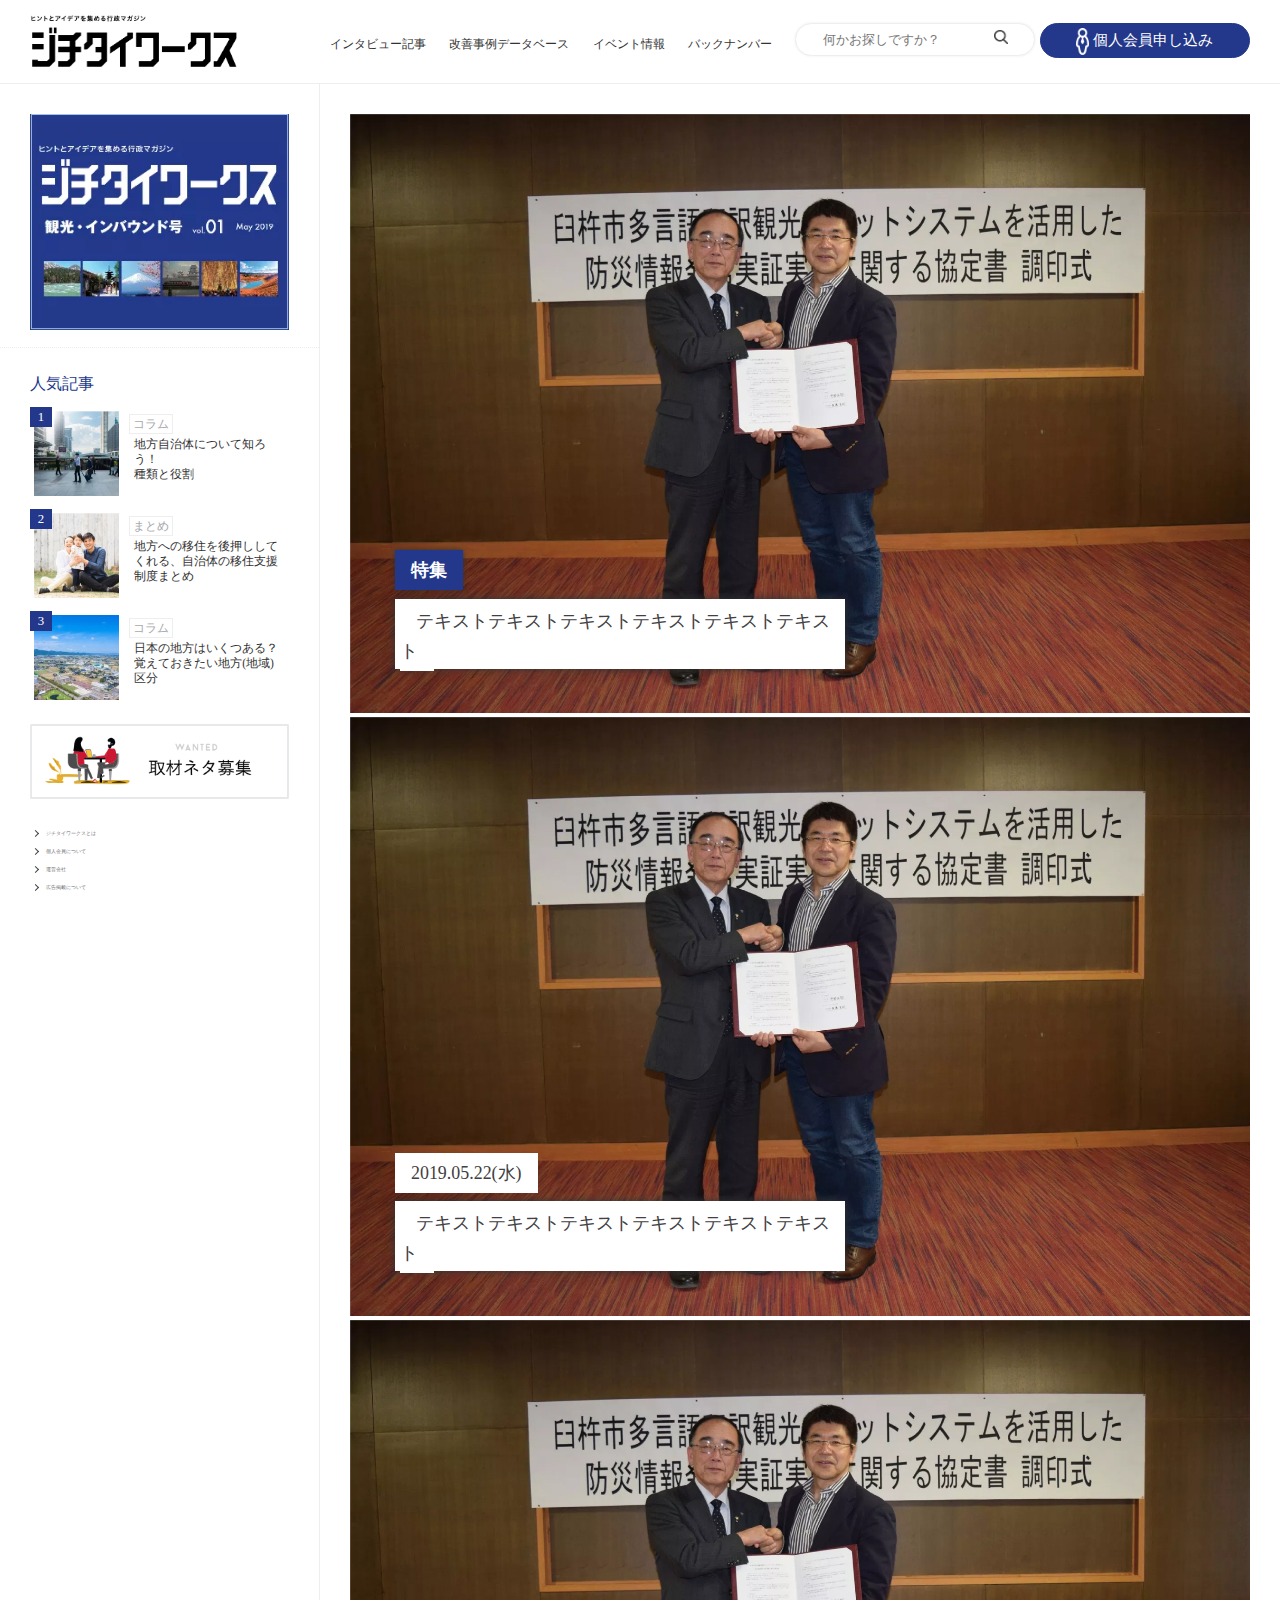
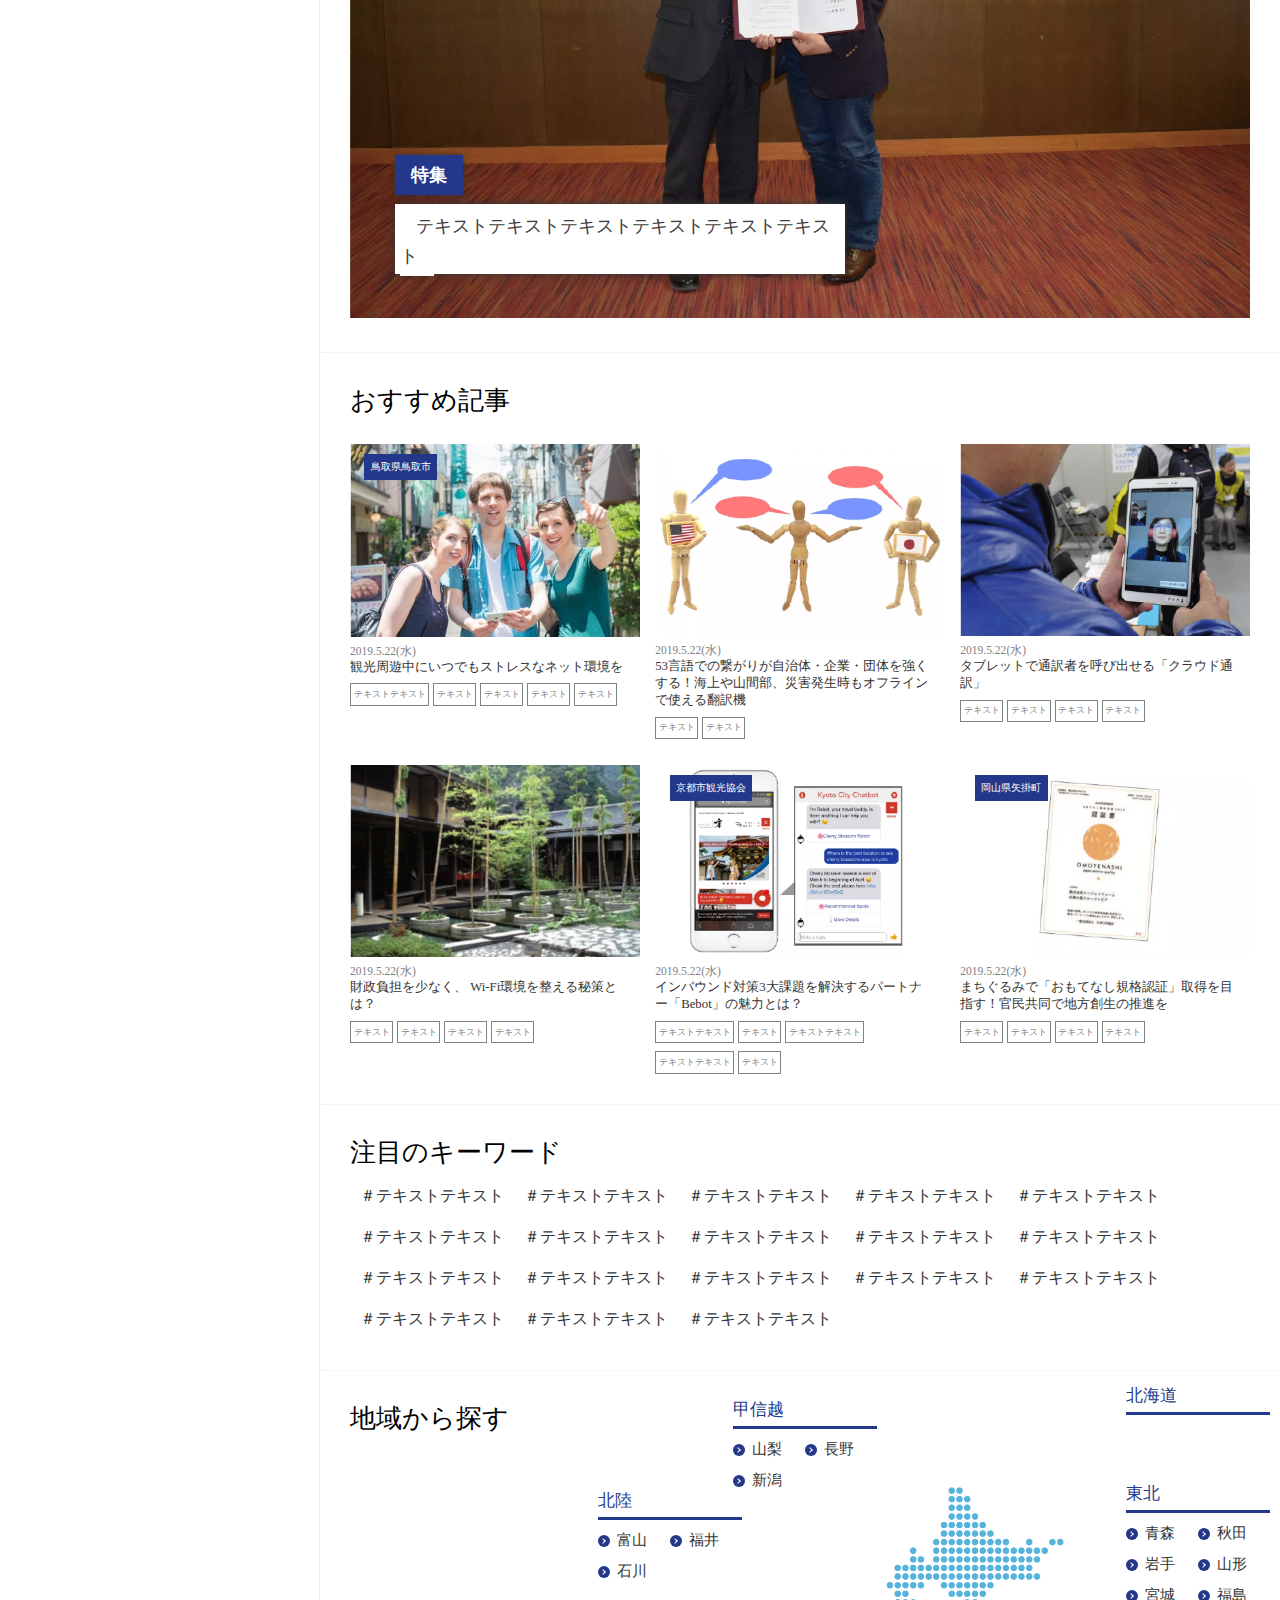
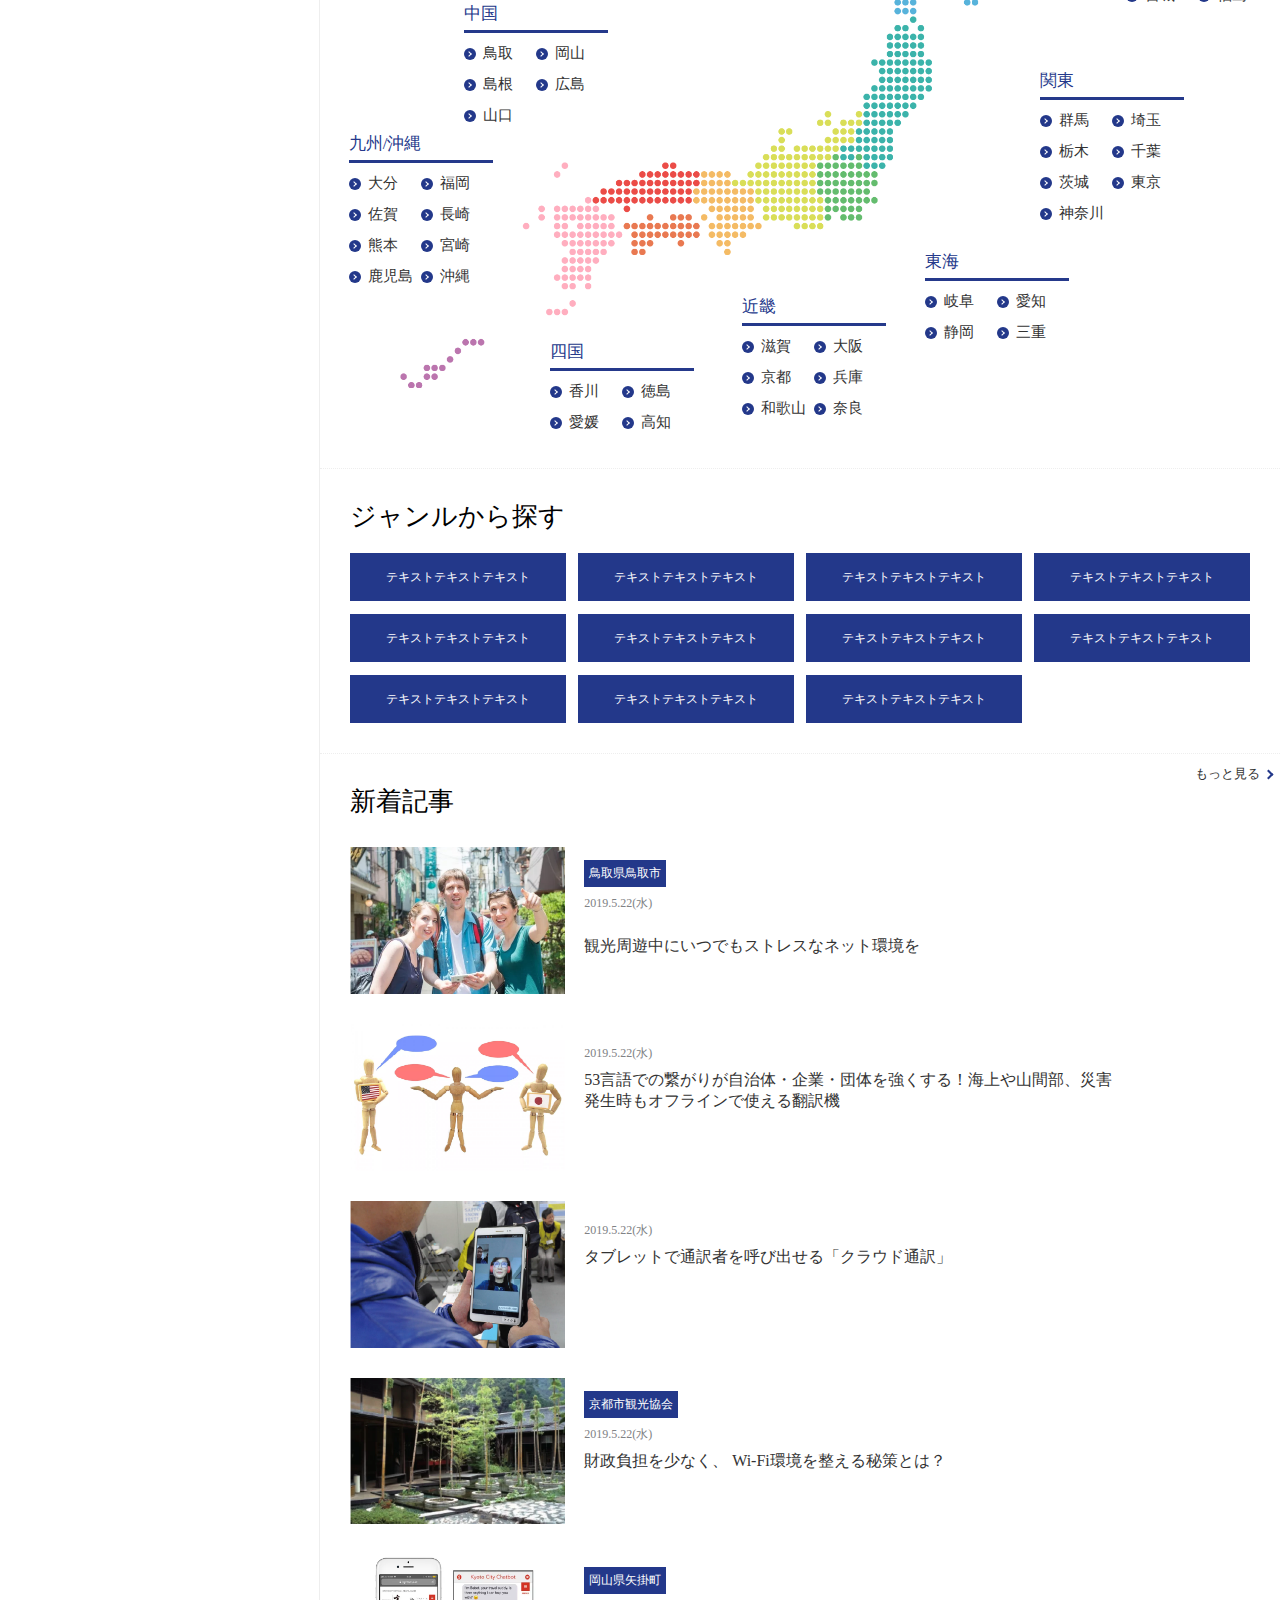
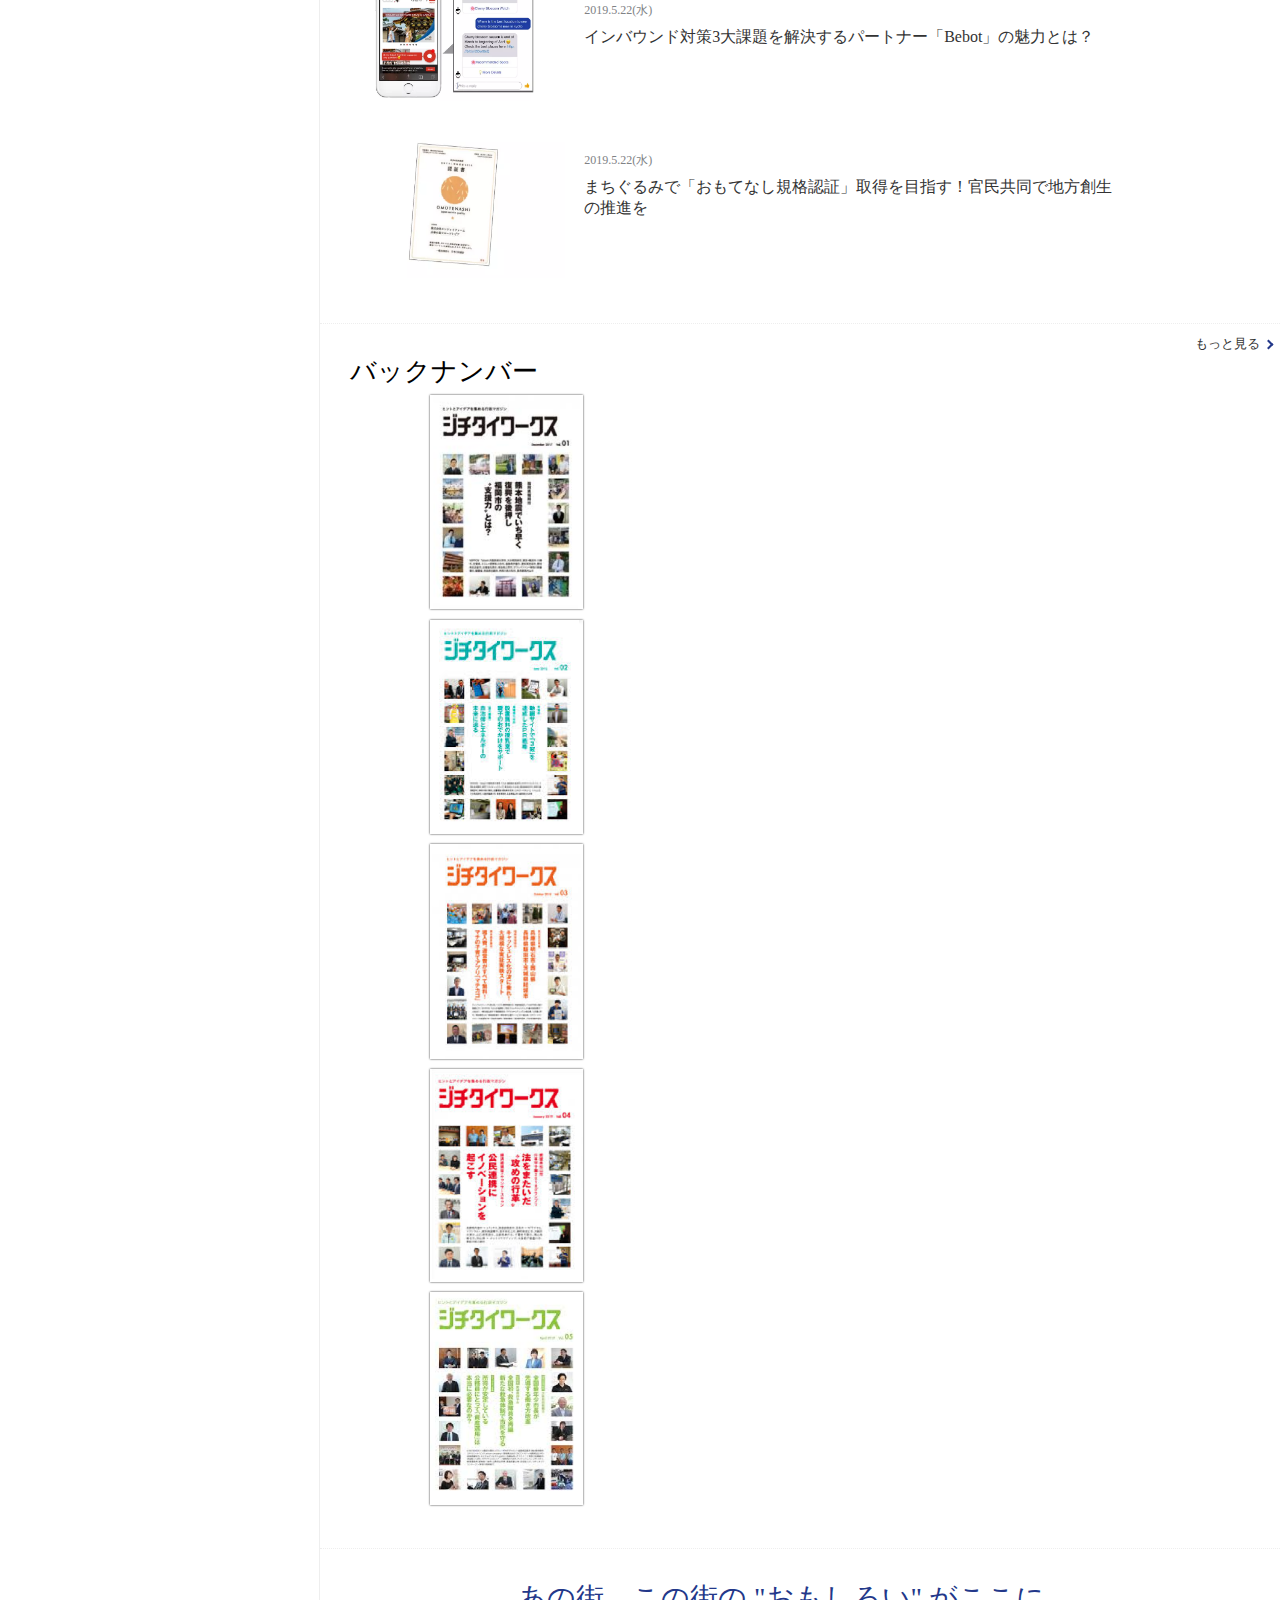
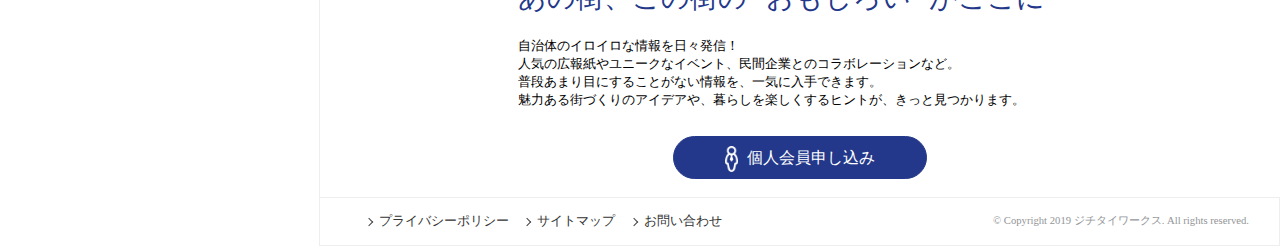
==== index.html @ d338ebbb "モックコード　七夕" ====
<!DOCTYPE html>
<html lang="ja">
<head>
<meta charset="UTF-8">
<meta name="viewport" content="width=device-width, initial-scale=1.0">
<meta http-equiv="X-UA-Compatible" content="ie=edge">
<meta name="viewport" content="width=device-width, initial-scale=1, minimum-scale=1, maximum-scale=1, user-scalable=no">
<title>Document</title>
<link rel="stylesheet" href="css/style.css">
<link rel="stylesheet" href="css/backnum.css">
<link href="js/slick/slick-theme.css" rel="stylesheet" type="text/css">
<link href="js/slick/slick.css" rel="stylesheet" type="text/css">
<script src="https://code.jquery.com/jquery-3.4.1.js" integrity="sha256-WpOohJOqMqqyKL9FccASB9O0KwACQJpFTUBLTYOVvVU=" crossorigin="anonymous"></script>
<script type="text/javascript" src="js/slick/slick.min.js"></script>
<script type="text/javascript" src="js/plugin.js"></script>
</head>

<body>
<header>
  <div class="header_inner">
    <div class="header_logo"><a href="./"><img src="img/ziti_logo.png" alt="ジチタイワークス"></a></div>
    <div class="header_right">
      <nav>
        <ul>
          <li><a href="">インタビュー記事</a></li>
          <li><a href="">改善事例データベース</a></li>
          <li><a href="">イベント情報</a></li>
          <li><a href="">バックナンバー</a></li>
        </ul>
      </nav>
      <div class="header_other">
        <div class="input_box">
          <form class="" action="" method="post">
            <div class="input_inner">
              <input type="search" name="" value="" placeholder="何かお探しですか？">
              <button type="submit" name="button"><img src="img/search_icon.png" alt=""></button>
            </div>
          </form>
        </div>
        <div class="individual_member_box"> <a href="">
          <div class="individual_member_inner"> <img src="img/individual_member_icon.png" alt="">
            <p>個人会員申し込み</p>
          </div>
          </a> </div>
      </div>
    </div>

    <!-- スマホメニュー -->
    <!-- バーガーメニュー -->
    <div id="b-menu">
      <div id="nav_toggle">
        <div> <span></span> <span></span> <span></span> </div>
      </div>
      <ul class="nav-bar">
        <li><a href="">インタビュー記事</a></li>
        <li><a href="">改善事例データベース</a></li>
        <li><a href="">イベント情報</a></li>
        <li><a href="">バックナンバー</a></li>
        <li>
          <div class="input_box burger_input">
            <form class="" action="" method="post">
              <div class="input_inner burger_input_inner">
                <input type="search" name="" value="" placeholder="何かお探しですか？">
                <button type="submit" name="button"><img src="img/search_icon.png" alt=""></button>
              </div>
            </form>
          </div>
        </li>
        <li>
          <div class="individual_member_box burger_individual_member"> <a href="">
            <div class="individual_member_inner burger_individual_member_inner"> <img src="img/individual_member_icon.png" alt="">
              <p>個人会員申し込み</p>
            </div>
            </a> </div>
        </li>
      </ul>
    </div>
  </div>
</header>
<main>
  <div class="main_contents">
    <section class="main_box01">
      <ul class="center-item">
        <li> <a href="#"> <img src="img/slide_img01.png" alt="">
          <div class="slick_text"> <span class="slick_feature">特集</span>
            <p><span>テキストテキストテキストテキストテキストテキスト</span></p>
          </div>
          </a> </li>
        <li> <a href="#"> <img src="img/slide_img01.png" alt="image02">
          <div class="slick_text"> <span>2019.05.22(水)</span>
            <p><span>テキストテキストテキストテキストテキストテキスト</span></p>
          </div>
          </a> </li>
        <li> <a href="#"> <img src="img/slide_img01.png" alt="image03">
          <div class="slick_text"> <span class="slick_feature">特集</span>
            <p><span>テキストテキストテキストテキストテキストテキスト</span></p>
          </div>
          </a> </li>
      </ul>
    </section>
    <section class="main_box02">
      <h2 class="main_title">おすすめ記事</h2>
      <ul class="recommend_list">
        <!-- アイテム１つ分 -->
        <li> <a href="">
          <div class="recommend_top"> <img src="img/recommend_img01.png" alt=""> <span>鳥取県鳥取市</span> </div>
          <div class="recommend_bottom">
            <time>2019.5.22(水)</time>
            <h4>観光周遊中にいつでもストレスなネット環境を</h4>
            <div class="recommend_tag_list"> <span>テキストテキスト</span> <span>テキスト</span> <span>テキスト</span> <span>テキスト</span> <span>テキスト</span> </div>
            <!-- <ul class="recommend_tag_list">
                  <li>テキストテキスト</li>
                  <li>テキスト</li>
                  <li>テキスト</li>
                  <li>テキスト</li>
                  <li>テキスト</li>
                  <li>テキスト</li>
                  <li>テキスト</li>
                </ul> -->
          </div>
          </a> </li>
        <!-- アイテム１つ分 -->
        <li> <a href="">
          <div class="recommend_top"> <img src="img/recommend_img02.png" alt=""> </div>
          <div class="recommend_bottom">
            <time>2019.5.22(水)</time>
            <h4>53言語での繋がりが自治体・企業・団体を強くする！海上や山間部、災害発生時もオフラインで使える翻訳機</h4>
            <div class="recommend_tag_list"> <span>テキスト</span> <span>テキスト</span> </div>
          </div>
          </a> </li>
        <!-- アイテム１つ分 -->
        <li> <a href="">
          <div class="recommend_top"> <img src="img/recommend_img03.png" alt=""> </div>
          <div class="recommend_bottom">
            <time>2019.5.22(水)</time>
            <h4>タブレットで通訳者を呼び出せる「クラウド通訳」</h4>
            <div class="recommend_tag_list"> <span>テキスト</span> <span>テキスト</span> <span>テキスト</span> <span>テキスト</span> </div>
          </div>
          </a> </li>
        <!-- アイテム１つ分 -->
        <li> <a href="">
          <div class="recommend_top"> <img src="img/recommend_img04.png" alt=""> </div>
          <div class="recommend_bottom">
            <time>2019.5.22(水)</time>
            <h4>財政負担を少なく、 Wi-Fi環境を整える秘策とは？</h4>
            <div class="recommend_tag_list"> <span>テキスト</span> <span>テキスト</span> <span>テキスト</span> <span>テキスト</span> </div>
          </div>
          </a> </li>
        <!-- アイテム１つ分 -->
        <li> <a href="">
          <div class="recommend_top"> <img src="img/recommend_img05.png" alt=""> <span>京都市観光協会</span> </div>
          <div class="recommend_bottom">
            <time>2019.5.22(水)</time>
            <h4>インバウンド対策3大課題を解決するパートナー「Bebot」の魅力とは？</h4>
            <div class="recommend_tag_list"> <span>テキストテキスト</span> <span>テキスト</span> <span>テキストテキスト</span> <span>テキストテキスト</span> <span>テキスト</span> </div>
          </div>
          </a> </li>
        <!-- アイテム１つ分 -->
        <li> <a href="">
          <div class="recommend_top"> <img src="img/recommend_img06.png" alt=""> <span>岡山県矢掛町</span> </div>
          <div class="recommend_bottom">
            <time>2019.5.22(水)</time>
            <h4>まちぐるみで「おもてなし規格認証」取得を目指す！官民共同で地方創生の推進を</h4>
            <div class="recommend_tag_list"> <span>テキスト</span> <span>テキスト</span> <span>テキスト</span> <span>テキスト</span> </div>
          </div>
          </a> </li>
      </ul>
    </section>
    <section class="main_box03">
      <h2 class="main_title">注目のキーワード</h2>
      <ul>
        <li><a href="">＃テキストテキスト</a></li>
        <li><a href="">＃テキストテキスト</a></li>
        <li><a href="">＃テキストテキスト</a></li>
        <li><a href="">＃テキストテキスト</a></li>
        <li><a href="">＃テキストテキスト</a></li>
        <li><a href="">＃テキストテキスト</a></li>
        <li><a href="">＃テキストテキスト</a></li>
        <li><a href="">＃テキストテキスト</a></li>
        <li><a href="">＃テキストテキスト</a></li>
        <li><a href="">＃テキストテキスト</a></li>
        <li><a href="">＃テキストテキスト</a></li>
        <li><a href="">＃テキストテキスト</a></li>
        <li><a href="">＃テキストテキスト</a></li>
        <li><a href="">＃テキストテキスト</a></li>
        <li><a href="">＃テキストテキスト</a></li>
        <li><a href="">＃テキストテキスト</a></li>
        <li><a href="">＃テキストテキスト</a></li>
        <li><a href="">＃テキストテキスト</a></li>
      </ul>
    </section>
    <section class="main_box04">
      <div class="area_map_box">
        <div class="main_wrapper">
          <h2 class="main_title">地域から探す</h2>
          <div class="map-wrap">
          <img src="img/ziti_map_img.png" alt="">
          <div class="area_box hokkaido"> <a href="" class="area_title_hokkaido">北海道</a> </div>
          <div class="area_box touhoku"> <a data-target="modal_touhoku" class="area_title">東北</a>
            <ul>
              <li> <a href="#" class="arrow area_arrow"><span>青森</span></a> </li>
              <li> <a href="#" class="arrow area_arrow"><span>秋田</span></a> </li>
              <li> <a href="#" class="arrow area_arrow"><span>岩手</span></a> </li>
              <li> <a href="#" class="arrow area_arrow"><span>山形</span></a> </li>
              <li> <a href="#" class="arrow area_arrow"><span>宮城</span></a> </li>
              <li> <a href="#" class="arrow area_arrow"><span>福島</span></a> </li>
            </ul>
          </div>
          <!-- モーダル -->
          <div id="modal_touhoku" class="modal-content-each area_box area_box_sp">
            <ul>
              <li> <a href="#"><span>青森</span></a> </li>
              <li> <a href="#"><span>秋田</span></a> </li>
              <li> <a href="#"><span>岩手</span></a> </li>
              <li> <a href="#"><span>山形</span></a> </li>
              <li> <a href="#"><span>宮城</span></a> </li>
              <li> <a href="#"><span>福島</span></a> </li>
            </ul>
            <p><a class="modal-close-each">×</a></p>
          </div>
          <div class="area_box koushinetsu"> <a data-target="modal_koushinetsu" class="area_title">甲信越</a>
            <ul>
              <li> <a href="#" class="arrow area_arrow"><span>山梨</span></a> </li>
              <li> <a href="#" class="arrow area_arrow"><span>長野</span></a> </li>
              <li> <a href="#" class="arrow area_arrow"><span>新潟</span></a> </li>
            </ul>
          </div>
          <!-- モーダル -->
          <div id="modal_koushinetsu" class="modal-content-each area_box area_box_sp">
            <ul>
              <li> <a href="#"><span>山梨</span></a> </li>
              <li> <a href="#"><span>長野</span></a> </li>
              <li> <a href="#"><span>新潟</span></a> </li>
            </ul>
            <p><a class="modal-close-each">×</a></p>
          </div>
          <div class="area_box hokuriku"> <a data-target="modal_hokuriku" class="area_title">北陸</a>
            <ul>
              <li> <a href="#" class="arrow area_arrow"><span>富山</span></a> </li>
              <li> <a href="#" class="arrow area_arrow"><span>福井</span></a> </li>
              <li> <a href="#" class="arrow area_arrow"><span>石川</span></a> </li>
            </ul>
          </div>
          <!-- モーダル -->
          <div id="modal_hokuriku" class="modal-content-each area_box area_box_sp">
            <ul>
              <li> <a href="#"><span>富山</span></a> </li>
              <li> <a href="#"><span>福井</span></a> </li>
              <li> <a href="#"><span>石川</span></a> </li>
            </ul>
            <p><a class="modal-close-each">×</a></p>
          </div>
          <div class="area_box kanto"> <a data-target="modal_kanto" class="area_title">関東</a>
            <ul>
              <li> <a href="#" class="arrow area_arrow"><span>群馬</span></a> </li>
              <li> <a href="#" class="arrow area_arrow"><span>埼玉</span></a> </li>
              <li> <a href="#" class="arrow area_arrow"><span>栃木</span></a> </li>
              <li> <a href="#" class="arrow area_arrow"><span>千葉</span></a> </li>
              <li> <a href="#" class="arrow area_arrow"><span>茨城</span></a> </li>
              <li> <a href="#" class="arrow area_arrow"><span>東京</span></a> </li>
              <li> <a href="#" class="arrow area_arrow"><span>神奈川</span></a> </li>
            </ul>
          </div>
          <!-- モーダル -->
          <div id="modal_kanto" class="modal-content-each area_box area_box_sp">
            <ul>
              <li> <a href="#"><span>群馬</span></a> </li>
              <li> <a href="#"><span>埼玉</span></a> </li>
              <li> <a href="#"><span>栃木</span></a> </li>
              <li> <a href="#"><span>千葉</span></a> </li>
              <li> <a href="#"><span>茨城</span></a> </li>
              <li> <a href="#"><span>東京</span></a> </li>
              <li> <a href="#"><span>神奈川</span></a> </li>
            </ul>
            <p><a class="modal-close-each">×</a></p>
          </div>
          <div class="area_box chugoku"> <a data-target="modal_chugoku" class="area_title">中国</a>
            <ul>
              <li> <a href="#" class="arrow area_arrow"><span>鳥取</span></a> </li>
              <li> <a href="#" class="arrow area_arrow"><span>岡山</span></a> </li>
              <li> <a href="#" class="arrow area_arrow"><span>島根</span></a> </li>
              <li> <a href="#" class="arrow area_arrow"><span>広島</span></a> </li>
              <li> <a href="#" class="arrow area_arrow"><span>山口</span></a> </li>
            </ul>
          </div>
          <!-- モーダル -->
          <div id="modal_chugoku" class="modal-content-each area_box area_box_sp">
            <ul>
              <li> <a href="#"><span>鳥取</span></a> </li>
              <li> <a href="#"><span>岡山</span></a> </li>
              <li> <a href="#"><span>島根</span></a> </li>
              <li> <a href="#"><span>広島</span></a> </li>
              <li> <a href="#"><span>山口</span></a> </li>
            </ul>
            <p><a class="modal-close-each">×</a></p>
          </div>
          <div class="area_box tokai"> <a data-target="modal_tokai" class="area_title">東海</a>
            <ul>
              <li> <a href="#" class="arrow area_arrow"><span>岐阜</span></a> </li>
              <li> <a href="#" class="arrow area_arrow"><span>愛知</span></a> </li>
              <li> <a href="#" class="arrow area_arrow"><span>静岡</span></a> </li>
              <li> <a href="#" class="arrow area_arrow"><span>三重</span></a> </li>
            </ul>
          </div>
          <!-- モーダル -->
          <div id="modal_tokai" class="modal-content-each area_box area_box_sp">
            <ul>
              <li> <a href="#"><span>岐阜</span></a> </li>
              <li> <a href="#"><span>愛知</span></a> </li>
              <li> <a href="#"><span>静岡</span></a> </li>
              <li> <a href="#"><span>三重</span></a> </li>
            </ul>
            <p><a class="modal-close-each">×</a></p>
          </div>
          <div class="area_box kinki"> <a data-target="modal_kinki" class="area_title">近畿</a>
            <ul>
              <li> <a href="#" class="arrow area_arrow"><span>滋賀</span></a> </li>
              <li> <a href="#" class="arrow area_arrow"><span>大阪</span></a> </li>
              <li> <a href="#" class="arrow area_arrow"><span>京都</span></a> </li>
              <li> <a href="#" class="arrow area_arrow"><span>兵庫</span></a> </li>
              <li> <a href="#" class="arrow area_arrow"><span>和歌山</span></a> </li>
              <li> <a href="#" class="arrow area_arrow"><span>奈良</span></a> </li>
            </ul>
          </div>
          <!-- モーダル -->
          <div id="modal_kinki" class="modal-content-each area_box area_box_sp">
            <ul>
              <li> <a href="#"><span>滋賀</span></a> </li>
              <li> <a href="#"><span>大阪</span></a> </li>
              <li> <a href="#"><span>京都</span></a> </li>
              <li> <a href="#"><span>兵庫</span></a> </li>
              <li> <a href="#"><span>和歌山</span></a> </li>
              <li> <a href="#"><span>奈良</span></a> </li>
            </ul>
            <p><a class="modal-close-each">×</a></p>
          </div>
          <div class="area_box shikoku"> <a data-target="modal_shikoku" class="area_title">四国</a>
            <ul>
              <li> <a href="#" class="arrow area_arrow"><span>香川</span></a> </li>
              <li> <a href="#" class="arrow area_arrow"><span>徳島</span></a> </li>
              <li> <a href="#" class="arrow area_arrow"><span>愛媛</span></a> </li>
              <li> <a href="#" class="arrow area_arrow"><span>高知</span></a> </li>
            </ul>
          </div>
          <!-- モーダル -->
          <div id="modal_shikoku" class="modal-content-each area_box area_box_sp">
            <ul>
              <li> <a href="#"><span>香川</span></a> </li>
              <li> <a href="#"><span>徳島</span></a> </li>
              <li> <a href="#"><span>愛媛</span></a> </li>
              <li> <a href="#"><span>高知</span></a> </li>
            </ul>
            <p><a class="modal-close-each">×</a></p>
          </div>
          <div class="area_box kyushu_okinawa"> <a data-target="modal_kyushu_okinawa" class="area_title">九州/沖縄</a>
            <ul>
              <li> <a href="#" class="arrow area_arrow"><span>大分</span></a> </li>
              <li> <a href="#" class="arrow area_arrow"><span>福岡</span></a> </li>
              <li> <a href="#" class="arrow area_arrow"><span>佐賀</span></a> </li>
              <li> <a href="#" class="arrow area_arrow"><span>長崎</span></a> </li>
              <li> <a href="#" class="arrow area_arrow"><span>熊本</span></a> </li>
              <li> <a href="#" class="arrow area_arrow"><span>宮崎</span></a> </li>
              <li> <a href="#" class="arrow area_arrow"><span>鹿児島</span></a> </li>
              <li> <a href="#" class="arrow area_arrow"><span>沖縄</span></a> </li>
            </ul>
          </div>
          </div>
          <!-- モーダル -->
          <div id="modal_kyushu_okinawa" class="modal-content-each area_box area_box_sp">
            <ul>
              <li> <a href="#"><span>大分</span></a> </li>
              <li> <a href="#"><span>福岡</span></a> </li>
              <li> <a href="#"><span>佐賀</span></a> </li>
              <li> <a href="#"><span>長崎</span></a> </li>
              <li> <a href="#"><span>熊本</span></a> </li>
              <li> <a href="#"><span>宮崎</span></a> </li>
              <li> <a href="#"><span>鹿児島</span></a> </li>
              <li> <a href="#"><span>沖縄</span></a> </li>
            </ul>
            <p><a class="modal-close-each">×</a></p>
          </div>
        </div>
      </div>
    </section>
    <section class="main_box05">
      <h2 class="main_title">ジャンルから探す</h2>
      <ul>
        <li> <a href="">テキストテキストテキスト</a> </li>
        <li> <a href="">テキストテキストテキスト</a> </li>
        <li> <a href="">テキストテキストテキスト</a> </li>
        <li> <a href="">テキストテキストテキスト</a> </li>
        <li> <a href="">テキストテキストテキスト</a> </li>
        <li> <a href="">テキストテキストテキスト</a> </li>
        <li> <a href="">テキストテキストテキスト</a> </li>
        <li> <a href="">テキストテキストテキスト</a> </li>
        <li> <a href="">テキストテキストテキスト</a> </li>
        <li> <a href="">テキストテキストテキスト</a> </li>
        <li> <a href="">テキストテキストテキスト</a> </li>
      </ul>
    </section>
    <section class="main_box06">
      <h2 class="main_title">新着記事</h2>
      <ul>
        <li> <a href="">
          <div class="new_column_left"> <img src="img/recommend_img01.png" alt=""> </div>
          <div class="new_column_right"> <span>鳥取県鳥取市</span>
            <time>2019.5.22(水)</time>
            <p>観光周遊中にいつでもストレスなネット環境を</h4>
          </div>
          </a> </li>
        <li> <a href="">
          <div class="new_column_left"> <img src="img/recommend_img02.png" alt=""> </div>
          <div class="new_column_right">
            <time>2019.5.22(水)</time>
            <h4>53言語での繋がりが自治体・企業・団体を強くする！海上や山間部、災害発生時もオフラインで使える翻訳機</h4>
          </div>
          </a> </li>
        <li> <a href="">
          <div class="new_column_left"> <img src="img/recommend_img03.png" alt=""> </div>
          <div class="new_column_right">
            <time>2019.5.22(水)</time>
            <h4>タブレットで通訳者を呼び出せる「クラウド通訳」</h4>
          </div>
          </a> </li>
        <li> <a href="">
          <div class="new_column_left"> <img src="img/recommend_img04.png" alt=""> </div>
          <div class="new_column_right"> <span>京都市観光協会</span>
            <time>2019.5.22(水)</time>
            <h4>財政負担を少なく、 Wi-Fi環境を整える秘策とは？</h4>
          </div>
          </a> </li>
        <li> <a href="">
          <div class="new_column_left"> <img src="img/recommend_img05.png" alt=""> </div>
          <div class="new_column_right"> <span>岡山県矢掛町</span>
            <time>2019.5.22(水)</time>
            <h4>インバウンド対策3大課題を解決するパートナー「Bebot」の魅力とは？</h4>
          </div>
          </a> </li>
        <li> <a href="">
          <div class="new_column_left"> <img src="img/recommend_img06.png" alt=""> </div>
          <div class="new_column_right">
            <time>2019.5.22(水)</time>
            <h4>まちぐるみで「おもてなし規格認証」取得を目指す！官民共同で地方創生の推進を</h4>
          </div>
          </a> </li>
      </ul>
      <div class="arrow_box"> <a class="more_arrow">もっと見る</a> </div>
    </section>
    <section class="main_box07">
      <h2 class="main_title">バックナンバー</h2>
      <ul class="center-item2">
        <li> <a href="#"> <img src="img/backnum01.png" alt="image01"> </a> </li>
        <li> <a href="#"> <img src="img/backnum02.png" alt="image02"> </a> </li>
        <li> <a href="#"> <img src="img/backnum03.png" alt="image03"> </a> </li>
        <li> <a href="#"> <img src="img/backnum04.png" alt="image03"> </a> </li>
        <li> <a href="#"> <img src="img/backnum05.png" alt="image03"> </a> </li>
      </ul>
      <div class="arrow_box"> <a class="more_arrow">もっと見る</a> </div>
    </section>
    <section class="main_box08">
      <div class="main_box08_textbox">
        <div class="text_inner">
          <h3>あの街、この街の "おもしろい" がここに</h3>
          <p> 自治体のイロイロな情報を日々発信！<br>
            人気の広報紙やユニークなイベント、民間企業とのコラボレーションなど。<br>
            普段あまり目にすることがない情報を、一気に入手できます。<br>
            魅力ある街づくりのアイデアや、暮らしを楽しくするヒントが、きっと見つかります。 </p>
          <div class="individual_member_box bax08_individual"> <a href="">
            <div class="individual_member_inner"> <img src="img/individual_member_icon.png" alt="">
              <p>個人会員申し込み</p>
            </div>
            </a> </div>
        </div>
      </div>
    </section>
  </div>

  <!-- サイドコンテンツ -->
  <aside class="side_contents">
    <div class="side_box01"> <img src="img/side_top_img.png" alt=""> </div>
    <div class="side_box02">
      <p class="side_title">人気記事</p>
      <ul class="popular_article_list">
        <!-- アイテム１つ分 -->
        <li> <a href="">
          <div class="popular_thumbnail"> <span>1</span> <img src="img/side_thumbnail01.png" alt=""> </div>
          <div class="popular_text"> <span>コラム</span>
            <p>地方自治体について知ろう！<br>
              種類と役割</p>
          </div>
          </a> </li>
        <!-- アイテム１つ分 -->
        <li> <a href="">
          <div class="popular_thumbnail"> <span>2</span> <img src="img/side_thumbnail02.png" alt=""> </div>
          <div class="popular_text"> <span>まとめ</span>
            <p>地方への移住を後押ししてくれる、自治体の移住支援制度まとめ</p>
          </div>
          </a> </li>
        <!-- アイテム１つ分 -->
        <li> <a href="">
          <div class="popular_thumbnail"> <span>3</span> <img src="img/side_thumbnail03.png" alt=""> </div>
          <div class="popular_text"> <span>コラム</span>
            <p>日本の地方はいくつある？覚えておきたい地方(地域)区分</p>
          </div>
          </a> </li>
      </ul>
    </div>
    <div class="side_box03"> <a href=""> <img src="img/side_wanted_img.png" alt=""> </a> </div>
    <div class="side_box04">
      <ul>
        <li><a href="">ジチタイワークスとは</a></li>
        <li><a href="">個人会員について</a></li>
        <!--<li><a href="">SNSアカウント</a></li>-->
        <li><a href="https://www.zaigenkakuho.com" target="_blank">運営会社</a></li>
        <li><a href="">広告掲載について</a></li>
      </ul>
      <ul class="side_box04_sp_add">
        <li><a href="" class="arrow bread_arrow">プライバシーポリシー</a></li>
        <li><a href="" class="arrow bread_arrow">サイトマップ</a></li>
        <li><a href="" class="arrow bread_arrow">お問い合わせ</a></li>
      </ul>
    </div>
    <!--
    <div class="side_box05"> <a href=""><img src="img/fb_icon.png" alt=""></a> </div>
    -->
  </aside>

  <!-- メインコンテンツ -->
</main>
<footer>
  <div class="breadcrumbs">
    <ul>
      <li><a href="" class="arrow bread_arrow">プライバシーポリシー</a></li>
      <li><a href="" class="arrow bread_arrow">サイトマップ</a></li>
      <li><a href="" class="arrow bread_arrow">お問い合わせ</a></li>
    </ul>
  </div>
  <div class="copy_write"> <small>© Copyright 2019 ジチタイワークス. All rights reserved.</small> </div>
</footer>
</body>
</html>
---- css/style.css ----
@charset "UTF-8";
body {
  max-width: 2000px;
  width: 100%;
  margin: 0;
  padding: 0;
}

body header {
  margin: 0;
  padding: 0;
  border-bottom: 1px solid #eee;
}

@media screen and (max-width: 375px) {
  body header {
    border: none;
  }
}

body a {
  text-decoration: none;
  color: #333;
}

body a:hover {
  opacity: 0.8;
}

body ul {
  list-style: none;
  margin: 0;
  padding: 0;
}

.attention_text {
  display: inline-block;
  margin-top: 10px;
}

.attention_text:before {
  content: "※";
}

.main_title {
  margin: 0;
  font-size: 2vw;
  font-weight: normal;
}

@media screen and (max-width: 375px) {
  .main_title {
    font-size: 5vw;
  }
}

.input_box {
  vertical-align: top;
  padding: 0.6vw 0;
  box-sizing: border-box;
  margin-right: 5px;
}

@media screen and (min-width: 1800px) {
  .input_box {
    padding: 20px 0;
    margin-right: 15px;
  }
}

.input_box .input_inner {
  border: 1px solid #eee;
  box-shadow: 0 0 3px #eee;
  padding: 0.49vw 2vw;
  box-sizing: border-box;
  box-sizing: border-box;
  border-radius: 25px;
  background: #fff;
  font-size: 1.2vw;
}

.input_box .input_inner input {
  font-size: 1vw;
  outline: none;
  border: none;
}

.input_box .input_inner button {
  display: inline;
  vertical-align: text-bottom;
  border: none;
  outline: none;
  margin: 0;
  padding: 0;
  background: #fff;
}

.input_box .input_inner button img {
  display: inline-block;
  width: 1.1vw;
  background: #fff;
}

.individual_member_box {
  vertical-align: top;
  padding: 0.6vw 0;
  box-sizing: border-box;
}

@media screen and (min-width: 1800px) {
  .individual_member_box {
    padding: 20px 0;
  }
}

.individual_member_box a {
  display: inline-block;
  width: 100%;
  height: 100%;
}

.individual_member_box a .individual_member_inner {
  border-radius: 25px;
  padding: 0 0.8vw;
  box-sizing: border-box;
  border: 1px solid #23388A;
  font-size: 1.2vw;
  background: #23388A;
  text-align: center;
  color: #fff;
}

.individual_member_box a .individual_member_inner p {
  display: inline-block;
  margin: 0.5vw 0;
}

.individual_member_box a .individual_member_inner img {
  width: 7%;
  height: auto;
  vertical-align: middle;
}

/* モーダル */
.modal-content-each {
  position: fixed;
  display: none;
  z-index: 2;
  width: 80%;
  max-width: 800px;
  margin: 0;
  padding: 30px 20px 10px;
  border: 1px solid #aaa;
  border-radius: 5px;
  background: #fff;
}

.modal-content-each p {
  margin: 15px 0;
  padding: 0;
  font-size: 14px;
}

.modal-content-each h4 {
  text-align: center;
  font-size: 14px;
}

.modal-overlay-each {
  z-index: 1;
  display: none;
  position: fixed;
  top: 0;
  left: 0;
  width: 100%;
  height: 120%;
  background-color: rgba(0, 0, 0, 0.3);
}

@media screen and (min-width: 768px) {
  .modal-open-each {
    display: none;
  }
}

.modal-open-each:hover {
  cursor: pointer;
}

.modal-close-each {
  position: absolute;
  color: #b3b3b3;
  width: 30px;
  height: 30px;
  text-align: center;
  font-size: 18px;
  top: 0;
  right: 0;
}

.modal-close-each:hover {
  cursor: pointer;
}

.header_inner {
  margin: 0;
  padding: 15px 30px;
  box-sizing: border-box;
  overflow: hidden;
}

@media screen and (max-width: 375px) {
  .header_inner {
    padding: 8px 20px;
  }
}

.header_inner .header_logo {
  width: 17%;
  max-width: 310px;
  float: left;
}

@media screen and (min-width: 1800px) {
  .header_inner .header_logo {
    width: 18%;
  }
}

@media screen and (max-width: 375px) {
  .header_inner .header_logo {
    width: 50%;
  }
}

.header_inner .header_logo img {
  width: 100%;
  height: auto;
  vertical-align: text-bottom;
}

.header_inner .header_right {
  height: auto;
  float: right;
  overflow: hidden;
  display: -webkit-flex;
  display: -ms-flex;
  display: flex;
  justify-content: space-between;
}

@media (max-width: 1024px) {
  .header_inner .header_right {
    display: none;
  }
}

.header_inner .header_right ul {
  display: -webkit-flex;
  display: -ms-flex;
  display: flex;
  justify-content: space-between;
  margin: 0;
  padding: 0;
}

.header_inner .header_right ul li {
  margin: 0;
  font-size: 0.9vw;
  padding: 1.7vw 1.8vw 1.3vw 0;
  box-sizing: border-box;
}

@media screen and (min-width: 1800px) {
  .header_inner .header_right ul li {
    padding: 2vw 1.8vw 1.3vw 0;
  }
  .header_inner .header_right ul li a {
    outline: none;
  }
}

.header_inner .header_right .header_other {
  display: -webkit-flex;
  display: -ms-flex;
  display: flex;
}

@media (max-width: 768px) {
  .header_inner {
    /* メニューopen時 */
  }
  .header_inner #nav_toggle {
    display: inline-block;
    width: 35px;
    height: 35px;
    position: absolute;
    top: 16px;
    right: 10px;
    z-index: 200;
    background: #23388A;
    border-radius: 25px;
  }
  .header_inner #nav_toggle div {
    position: relative;
  }
  .header_inner #nav_toggle div span {
    display: block;
    height: 3px;
    background: #fff;
    position: absolute;
    width: 35%;
    left: 11.5px;
    -webkit-transition: 0.5s ease-in-out;
    -moz-transition: 0.5s ease-in-out;
    transition: 0.5s ease-in-out;
  }
  .header_inner #nav_toggle div span:nth-child(1) {
    top: 11px;
  }
  .header_inner #nav_toggle div span:nth-child(2) {
    top: 17px;
  }
  .header_inner #nav_toggle div span:nth-child(3) {
    top: 23px;
  }
  .header_inner .open #nav_toggle span:nth-child(1) {
    top: 16px;
    -webkit-transform: rotate(135deg);
    -moz-transform: rotate(135deg);
    transform: rotate(135deg);
  }
  .header_inner .open #nav_toggle span:nth-child(2) {
    width: 0;
    left: 50%;
  }
  .header_inner .open #nav_toggle span:nth-child(3) {
    top: 16px;
    -webkit-transform: rotate(-135deg);
    -moz-transform: rotate(-135deg);
    transform: rotate(-135deg);
  }
}

.header_inner .nav-bar {
  display: none;
}

@media (max-width: 768px) {
  .header_inner .nav-bar {
    width: 100%;
    height: auto;
    text-align: center;
    list-style: none;
    background: #fff;
    padding: 55px 0 20px;
    box-sizing: border-box;
    position: absolute;
    top: 0;
    left: 0;
    z-index: 100;
  }
  .header_inner .nav-bar .sub-manu-taggle:nth-child(1) {
    margin-top: 65px;
  }
  .header_inner .nav-bar li {
    border-bottom: 1px solid #eee;
  }
  .header_inner .nav-bar li:nth-child(n+5) {
    border: none;
  }
  .header_inner .nav-bar li a {
    display: inline-block;
    width: 100%;
    height: 100%;
    padding: 15px;
    box-sizing: border-box;
    color: #414042;
  }
  .header_inner .nav-bar li .burger_input {
    margin: 8px;
  }
  .header_inner .nav-bar li .burger_input .burger_input_inner {
    padding: 12px 0;
    box-sizing: border-box;
  }
  .header_inner .nav-bar li .burger_input .burger_input_inner input {
    font-size: 16px;
    width: 85%;
  }
  .header_inner .nav-bar li .burger_input .burger_input_inner img {
    width: 18px;
    vertical-align: bottom;
  }
  .header_inner .nav-bar li .burger_individual_member {
    padding: 0;
  }
  .header_inner .nav-bar li .burger_individual_member a {
    padding: 0;
  }
  .header_inner .nav-bar li .burger_individual_member a .individual_member_inner {
    width: 95%;
    margin: 0 auto;
    padding: 5px 0;
    box-sizing: border-box;
    font-size: 16px;
  }
  .header_inner .nav-bar li .burger_individual_member a .individual_member_inner p {
    vertical-align: middle;
    margin-left: 5px;
  }
  .header_inner .nav-bar li .burger_individual_member a .individual_member_inner img {
    width: 16px;
  }
}

main {
  display: -webkit-flex;
  display: -ms-flex;
  display: flex;
  flex-direction: row-reverse;
}

@media screen and (max-width: 600px) {
  main {
    display: block;
  }
}

main .main_contents {
  width: 75%;
  box-sizing: border-box;
  height: auto;
}

@media screen and (max-width: 600px) {
  main .main_contents {
    width: 100%;
    padding: 0;
  }
}

main .main_contents .main_box01 {
  padding-bottom: 3vw;
  border-bottom: 1.5px dotted #eee;
  padding: 30px;
  box-sizing: border-box;
}

@media screen and (max-width: 768px) {
  main .main_contents .main_box01 {
    padding-bottom: 4vw;
    border-bottom: 1.5px dotted #eee;
    padding: 20px 10px;
  }
}

@media screen and (max-width: 375px) {
  main .main_contents .main_box01 {
    padding: 0;
    border: none;
  }
}

main .main_contents .main_box01 .center-item li {
  height: auto;
}

main .main_contents .main_box01 .center-item li a {
  position: relative;
  display: inline-block;
  width: 100%;
  height: 100%;
}

main .main_contents .main_box01 .center-item li a img {
  width: 100%;
  height: auto;
}

main .main_contents .main_box01 .center-item li a .slick_text {
  width: 50%;
  position: absolute;
  bottom: 8%;
  left: 5%;
}

main .main_contents .main_box01 .center-item li a .slick_text span {
  background: #fff;
  color: #414042;
  padding: 10px 16px;
  font-size: 1.4vw;
}

@media screen and (max-width: 600px) {
  main .main_contents .main_box01 .center-item li a .slick_text span {
    padding: 5px 8px;
  }
}

main .main_contents .main_box01 .center-item li a .slick_text .slick_feature {
  font-weight: bold;
  padding: 10px 16px;
  background: #23388A;
  color: #fff;
  box-shadow: 0 0 5px #333;
}

@media screen and (max-width: 600px) {
  main .main_contents .main_box01 .center-item li a .slick_text .slick_feature {
    padding: 5px 8px;
  }
}

main .main_contents .main_box01 .center-item li a .slick_text p {
  background: #fff;
  color: #414042;
  padding: 5px;
  font-size: 2vw;
  margin: 1.3vw 0 0;
  box-shadow: 0 0 8px #333;
}

@media screen and (max-width: 600px) {
  main .main_contents .main_box01 .center-item li a .slick_text p {
    font-size: 14px;
  }
}

main .main_contents .main_box01 .center-item .slick-next:before,
main .main_contents .main_box01 .center-item .slick-prev:before {
  font-size: 20px;
}

main .main_contents .main_box01 .center-item .slide-arrow {
  position: absolute;
  top: 45%;
  right: -2vw;
  width: 4vw;
  box-shadow: 0 0 3px #eee;
}

@media screen and (max-width: 375px) {
  main .main_contents .main_box01 .center-item .slide-arrow {
    width: 30px;
  }
}

@media screen and (max-width: 1024px) {
  main .main_contents .main_box01 .center-item .slide-arrow {
    right: 2vw;
  }
}

main .main_contents .main_box02 {
  padding-bottom: 2.5vw;
  border-bottom: 1.5px dotted #eee;
  padding: 30px;
  box-sizing: border-box;
}

@media screen and (max-width: 1024px) {
  main .main_contents .main_box02 {
    padding-bottom: 4vw;
    border-bottom: 1.5px dotted #eee;
    padding: 20px 10px;
  }
}

main .main_contents .main_box02 .recommend_list {
  display: -webkit-flex;
  display: -ms-flex;
  display: flex;
  justify-content: space-between;
  flex-wrap: wrap;
}

main .main_contents .main_box02 .recommend_list:after {
  content: "";
  width: calc(33.3% - 10px);
  height: 0;
}

main .main_contents .main_box02 .recommend_list li {
  width: calc(33.3% - 10px);
  margin: 2vw 0 0;
}

@media screen and (max-width: 600px) {
  main .main_contents .main_box02 .recommend_list li {
    width: calc(50% - 5px);
  }
}

main .main_contents .main_box02 .recommend_list li a {
  display: inline-block;
  width: 100%;
  height: 100%;
}

main .main_contents .main_box02 .recommend_list li a .recommend_top {
  position: relative;
}

main .main_contents .main_box02 .recommend_list li a .recommend_top img {
  width: 100%;
  height: auto;
}

main .main_contents .main_box02 .recommend_list li a .recommend_top span {
  position: absolute;
  top: 5%;
  left: 5%;
  padding: 0.5vw;
  font-size: 0.8vw;
  color: #fff;
  background: #23388A;
}

main .main_contents .main_box02 .recommend_list li a .recommend_bottom time {
  font-size: 0.9vw;
  color: #808285;
}

main .main_contents .main_box02 .recommend_list li a .recommend_bottom h4 {
  width: 95%;
  font-weight: normal;
  font-size: 1vw;
  margin: 0;
}

@media screen and (max-width: 600px) {
  main .main_contents .main_box02 .recommend_list li a .recommend_bottom h4 {
    font-size: 14px;
  }
}

main .main_contents .main_box02 .recommend_list li a .recommend_bottom .recommend_tag_list span {
  display: inline-block;
  margin: 0.6vw 0 0;
  font-size: 0.7vw;
  padding: 0.3vw 0.2vw;
  text-align: center;
  border: 1px solid #808285;
  color: #808285;
}

main .main_contents .main_box03 {
  padding-bottom: 2.5vw;
  border-bottom: 1.5px dotted #eee;
  padding: 30px;
  box-sizing: border-box;
}

@media screen and (max-width: 1024px) {
  main .main_contents .main_box03 {
    padding-bottom: 4vw;
    border-bottom: 1.5px dotted #eee;
    padding: 20px 10px;
    box-sizing: border-box;
  }
}

main .main_contents .main_box03 ul {
  display: -webkit-flex;
  display: -ms-flex;
  display: flex;
  flex-wrap: wrap;
  margin-top: 0.5vw;
}

main .main_contents .main_box03 ul:after {
  content: "";
  width: calc(14%);
  height: 0;
}

main .main_contents .main_box03 ul li {
  margin: 10px;
  color: #414042;
}

main .main_contents .main_box04 {
  padding-bottom: 2.5vw;
  border-bottom: 1.5px dotted #eee;
  position: relative;
  padding: 30px;
  box-sizing: border-box;
}

@media screen and (max-width: 1024px) {
  main .main_contents .main_box04 {
    padding-bottom: 4vw;
    border-bottom: 1.5px dotted #eee;
    padding: 20px 10px;
    box-sizing: border-box;
  }
}

main .main_contents .main_box04 .area_map_box img {
  display: block;
  width: 85%;
  padding: 50px;
  box-sizing: border-box;
}

@media screen and (max-width: 768px) {
  main .main_contents .main_box04 .area_map_box img {
    width: 93%;
    margin: 10% auto 0;
    padding: 0;
  }
}

main .main_contents .main_box04 .area_title {
  display: block;
  font-size: 1.3vw;
  color: #25398B;
  padding-bottom: 5px;
  box-sizing: border-box;
  border-bottom: 3px solid #25398B;
  position: relative;
}

main .main_contents .main_box04 .area_title:hover {
  opacity: 1;
}

@media screen and (max-width: 768px) {
  main .main_contents .main_box04 .area_title {
    font-size: 13px;
  }
  main .main_contents .main_box04 .area_title:after {
    content: "+";
    line-height: 13px;
    /* top: 0px; */
    margin-left: 2px;
    color: #fff;
    display: inline-block;
    background: #23388A;
    border-radius: 25px;
    width: 13px;
    height: 13px;
  }
}

@media screen and (max-width: 768px) {
  main .main_contents .main_box04 .area_title {
    width: 100%;
    border: 1px solid #23388A;
    text-align: center;
    color: #23388A;
    padding: 2px 4px;
  }
}

main .main_contents .main_box04 .area_title_hokkaido {
  display: block;
  font-size: 1.3vw;
  color: #25398B;
  padding-bottom: 5px;
  box-sizing: border-box;
  border-bottom: 3px solid #25398B;
  position: relative;
}

main .main_contents .main_box04 .area_title_hokkaido:hover {
  opacity: 1;
}

@media screen and (max-width: 768px) {
  main .main_contents .main_box04 .area_title_hokkaido {
    font-size: 13px;
  }
  main .main_contents .main_box04 .area_title_hokkaido:after {
    content: "+";
    line-height: 13px;
    /* top: 0px; */
    margin-left: 2px;
    color: #fff;
    display: inline-block;
    background: #23388A;
    border-radius: 25px;
    width: 13px;
    height: 13px;
  }
}

@media screen and (max-width: 768px) {
  main .main_contents .main_box04 .area_title_hokkaido {
    width: 100%;
    border: 1px solid #23388A;
    text-align: center;
    color: #23388A;
    padding: 2px 4px;
  }
}

main .main_contents .main_box04 .area_arrow {
  position: relative;
  display: inline-block;
  padding: 0 0 0 16px;
  box-sizing: border-box;
  vertical-align: middle;
  text-decoration: none;
}

main .main_contents .main_box04 .area_arrow::after, main .main_contents .main_box04 .area_arrow::before {
  position: absolute;
  top: 0;
  bottom: 0;
  right: 0;
  margin: auto;
  content: "";
  vertical-align: middle;
}

main .main_contents .main_box04 .area_arrow:before {
  width: 12px;
  height: 12px;
  left: 0;
  color: #fff;
  background: #23388A;
  -webkit-border-radius: 50%;
  border-radius: 50%;
  margin: 0;
  top: 5px;
}

main .main_contents .main_box04 .area_arrow:after {
  left: 3px;
  width: 3px;
  height: 3px;
  border-top: 1px solid #fff;
  border-right: 1px solid #fff;
  -webkit-transform: rotate(45deg);
  transform: rotate(45deg);
  margin: 0;
  top: 9px;
}

main .main_contents .main_box04 .area_box {
  position: absolute;
  display: inline-block;
}

@media screen and (min-width: 600px) {
  main .main_contents .main_box04 .area_box {
    width: 15%;
  }
}

main .main_contents .main_box04 .area_box ul {
  display: flex;
  justify-content: space-between;
  flex-wrap: wrap;
  text-align: center;
}

main .main_contents .main_box04 .area_box ul li {
  width: 50%;
  text-align: left;
  font-size: 1.2vw;
  margin-top: 10px;
  box-sizing: border-box;
}

@media screen and (max-width: 768px) {
  main .main_contents .main_box04 .area_box ul li {
    display: none;
  }
}

main .main_contents .main_box04 .area_box ul span {
  margin-left: 3px;
}

main .main_contents .main_box04 .area_box_sp {
  display: none;
}

@media screen and (min-width: 768px) {
  main .main_contents .main_box04 .area_box_sp {
    width: 70%;
    left: none;
  }
}

main .main_contents .main_box04 .area_box_sp ul li {
  width: calc(48%);
  text-align: center;
  margin-top: 15px;
  padding-bottom: 5px;
  border-bottom: solid 1.5px #23388A;
  font-size: 15px;
  display: block;
}

main .main_contents .main_box04 .hokkaido {
  top: 2%;
  right: 10px;
}

@media screen and (max-width: 768px) {
  main .main_contents .main_box04 .hokkaido {
    top: 10%;
    right: 5%;
  }
}

main .main_contents .main_box04 .touhoku {
  top: 16%;
  right: 1%;
}

@media screen and (max-width: 768px) {
  main .main_contents .main_box04 .touhoku {
    top: 43%;
    right: 5%;
  }
}

main .main_contents .main_box04 .kanto {
  bottom: 35%;
  right: 10%;
}

@media screen and (max-width: 768px) {
  main .main_contents .main_box04 .kanto {
    bottom: 31%;
    right: 8%;
  }
}

main .main_contents .main_box04 .tokai {
  bottom: 18%;
  right: 22%;
}

@media screen and (max-width: 768px) {
  main .main_contents .main_box04 .tokai {
    bottom: 18%;
    right: 15%;
  }
}

main .main_contents .main_box04 .kinki {
  bottom: 7%;
  left: 44%;
}

@media screen and (max-width: 768px) {
  main .main_contents .main_box04 .kinki {
    bottom: 9%;
    left: 50%;
  }
}

main .main_contents .main_box04 .shikoku {
  bottom: 5%;
  left: 24%;
}

@media screen and (max-width: 768px) {
  main .main_contents .main_box04 .shikoku {
    bottom: 3%;
    left: 29%;
  }
}

main .main_contents .main_box04 .kyushu_okinawa {
  bottom: 26%;
  left: 3%;
}

@media screen and (max-width: 768px) {
  main .main_contents .main_box04 .kyushu_okinawa {
    bottom: 39%;
    left: 3%;
  }
}

main .main_contents .main_box04 .chugoku {
  bottom: 49%;
  left: 15%;
}

@media screen and (max-width: 768px) {
  main .main_contents .main_box04 .chugoku {
    bottom: 50%;
    left: 23%;
  }
}

main .main_contents .main_box04 .hokuriku {
  top: 17%;
  left: 29%;
}

@media screen and (max-width: 768px) {
  main .main_contents .main_box04 .hokuriku {
    top: 31%;
    left: 36%;
  }
}

main .main_contents .main_box04 .koushinetsu {
  top: 4%;
  left: 43%;
}

@media screen and (max-width: 768px) {
  main .main_contents .main_box04 .koushinetsu {
    top: 20%;
    left: 45%;
  }
}

main .main_contents .main_box05 {
  padding-bottom: 2.5vw;
  border-bottom: 1.5px dotted #eee;
  padding: 30px;
  box-sizing: border-box;
}

@media screen and (max-width: 1024px) {
  main .main_contents .main_box05 {
    padding-bottom: 4.5vw;
    border-bottom: 1.5px dotted #eee;
    padding: 20px 10px;
  }
}

main .main_contents .main_box05 ul {
  display: -webkit-flex;
  display: -ms-flex;
  display: flex;
  justify-content: space-between;
  flex-wrap: wrap;
  margin-top: 0.5vw;
}

main .main_contents .main_box05 ul:after {
  content: "";
  width: calc(24%);
  height: 0;
}

main .main_contents .main_box05 ul li {
  text-align: center;
  width: calc(49%);
  margin-top: 1vw;
  background: #23388A;
}

@media screen and (min-width: 1024px) {
  main .main_contents .main_box05 ul li {
    width: calc(24%);
  }
}

@media screen and (max-width: 600px) {
  main .main_contents .main_box05 ul li {
    font-size: 12px;
    margin: 8px 0 0;
  }
}

main .main_contents .main_box05 ul li a {
  display: inline-block;
  padding: 1.3vw 2.3vw;
  color: #fff;
  box-sizing: border-box;
  font-size: 0.9vw;
}

@media screen and (min-width: 1800px) {
  main .main_contents .main_box05 ul li a {
    padding: 1.3vw 2.5vw;
  }
}

@media screen and (max-width: 600px) {
  main .main_contents .main_box05 ul li a {
    font-size: 12px;
    padding: 8px 0;
  }
}

main .main_contents .main_box06 {
  position: relative;
  padding-bottom: 2.5vw;
  border-bottom: 1.5px dotted #eee;
  padding: 30px;
  box-sizing: border-box;
}

@media screen and (max-width: 1024px) {
  main .main_contents .main_box06 {
    padding-bottom: 4.5vw;
    border-bottom: 1.5px dotted #eee;
    padding: 20px 10px;
  }
}

main .main_contents .main_box06 ul {
  margin-top: 1vw;
}

main .main_contents .main_box06 ul li {
  margin: 0;
  padding: 15px 0;
}

main .main_contents .main_box06 ul li:last-of-type {
  border: none;
}

@media screen and (max-width: 600px) {
  main .main_contents .main_box06 ul li {
    border-bottom: 1px solid #eee;
  }
}

main .main_contents .main_box06 ul li a {
  display: -webkit-flex;
  display: -ms-flex;
  display: flex;
  flex-wrap: wrap;
  width: 100%;
  height: 100%;
}

main .main_contents .main_box06 ul li a .new_column_left {
  width: calc(40% - 10px);
}

@media screen and (min-width: 600px) {
  main .main_contents .main_box06 ul li a .new_column_left {
    width: calc(30% - 10px);
  }
}

@media screen and (min-width: 600px) {
  main .main_contents .main_box06 ul li a .new_column_left {
    width: calc(25% - 10px);
  }
}

main .main_contents .main_box06 ul li a .new_column_left img {
  width: 100%;
  height: 100%;
}

main .main_contents .main_box06 ul li a .new_column_right {
  width: calc(60%);
  margin: 1vw 0 0 1.5vw;
}

@media screen and (max-width: 600px) {
  main .main_contents .main_box06 ul li a .new_column_right {
    margin-left: 8px;
  }
}

main .main_contents .main_box06 ul li a .new_column_right span {
  display: inline-block;
  padding: 5px;
  color: #fff;
  font-size: 12px;
  background: #23388A;
}

main .main_contents .main_box06 ul li a .new_column_right time {
  display: block;
  padding: 8px 0;
  font-size: 12px;
  color: #808285;
}

@media screen and (max-width: 600px) {
  main .main_contents .main_box06 ul li a .new_column_right time {
    display: inline-block;
    margin-left: 5px;
    padding: 0;
  }
}

main .main_contents .main_box06 ul li a .new_column_right h4 {
  font-weight: normal;
  margin: 0;
}

@media screen and (max-width: 600px) {
  main .main_contents .main_box06 ul li a .new_column_right h4 {
    font-size: 14px;
    margin-top: 5px;
  }
}

main .main_contents .main_box06 .arrow_box {
  position: absolute;
  top: 10px;
  right: 20px;
}

main .main_contents .main_box06 .more_arrow {
  font-size: 1vw;
  cursor: pointer;
}

main .main_contents .main_box06 .more_arrow {
  position: relative;
  display: inline-block;
  padding: 0 0 0 16px;
  box-sizing: border-box;
  vertical-align: middle;
  text-decoration: none;
}

main .main_contents .main_box06 .more_arrow::after, main .main_contents .main_box06 .more_arrow::before {
  position: absolute;
  top: 0;
  bottom: 0;
  right: 0;
  margin: auto;
  content: "";
  vertical-align: middle;
}

main .main_contents .main_box06 .more_arrow::after {
  right: -15%;
  width: 5px;
  height: 5px;
  border-top: 2px solid #23388A;
  border-right: 2px solid #23388A;
  -webkit-transform: rotate(45deg);
  transform: rotate(45deg);
}

main .main_contents .main_box07 {
  position: relative;
  padding: 30px;
  box-sizing: border-box;
  padding-bottom: 2.5vw;
  border-bottom: 1.5px dotted #eee;
}

@media screen and (max-width: 1024px) {
  main .main_contents .main_box07 {
    padding-bottom: 4.5vw;
    border-bottom: 1.5px dotted #eee;
    padding: 20px 10px;
  }
}

main .main_contents .main_box07 ul {
  position: relative;
  width: 85%;
  margin: 0 auto;
}

@media screen and (max-width: 600px) {
  main .main_contents .main_box07 ul {
    width: 95%;
  }
}

main .main_contents .main_box07 ul .backnum_next-arrow {
  position: absolute;
  top: 40%;
  right: -10%;
  width: 3vw;
  box-shadow: 0 0 5px #eee;
  z-index: 1;
}

@media screen and (max-width: 600px) {
  main .main_contents .main_box07 ul .backnum_next-arrow {
    top: 40%;
    width: 50px;
    right: -3%;
  }
}

main .main_contents .main_box07 ul .backnum_prev-arrow {
  position: absolute;
  top: 40%;
  left: -10%;
  width: 3vw;
  box-shadow: 0 0 5px #eee;
  z-index: 1;
}

@media screen and (max-width: 600px) {
  main .main_contents .main_box07 ul .backnum_prev-arrow {
    top: 40%;
    width: 50px;
    left: -3%;
  }
}

main .main_contents .main_box07 li {
  width: 20%;
  margin: 0.5vw 1vw;
}

@media screen and (max-width: 600px) {
  main .main_contents .main_box07 li {
    margin: 10px;
  }
}

main .main_contents .main_box07 li a {
  display: inline-block;
  width: 100%;
  height: 100%;
  outline: none;
}

main .main_contents .main_box07 li a img {
  width: 100%;
  height: auto;
  box-shadow: 0 0 2px #333;
  outline: none;
}

main .main_contents .main_box07 .arrow_box {
  position: absolute;
  top: 10px;
  right: 20px;
}

main .main_contents .main_box07 .more_arrow {
  font-size: 1vw;
  cursor: pointer;
}

main .main_contents .main_box07 .more_arrow {
  position: relative;
  display: inline-block;
  padding: 0 0 0 16px;
  box-sizing: border-box;
  vertical-align: middle;
  text-decoration: none;
}

main .main_contents .main_box07 .more_arrow::after, main .main_contents .main_box07 .more_arrow::before {
  position: absolute;
  top: 0;
  bottom: 0;
  right: 0;
  margin: auto;
  content: "";
  vertical-align: middle;
}

main .main_contents .main_box07 .more_arrow::after {
  right: -15%;
  width: 5px;
  height: 5px;
  border-top: 2px solid #23388A;
  border-right: 2px solid #23388A;
  -webkit-transform: rotate(45deg);
  transform: rotate(45deg);
}

main .main_contents .main_box08 {
  padding: 10px;
  box-sizing: border-box;
}

@media screen and (max-width: 600px) {
  main .main_contents .main_box08 {
    padding: 30px 10px;
  }
}

main .main_contents .main_box08 .main_box08_textbox {
  width: 100%;
}

main .main_contents .main_box08 .main_box08_textbox .text_inner {
  width: 60%;
  margin: 0 auto;
}

@media screen and (max-width: 600px) {
  main .main_contents .main_box08 .main_box08_textbox .text_inner {
    width: 90%;
  }
}

main .main_contents .main_box08 .main_box08_textbox .text_inner h3 {
  display: inline-block;
  margin: 20px auto 0;
  font-weight: normal;
  color: #23388A;
  font-size: 2.2vw;
}

@media screen and (max-width: 600px) {
  main .main_contents .main_box08 .main_box08_textbox .text_inner h3 {
    font-size: 4.6vw;
  }
}

main .main_contents .main_box08 .main_box08_textbox .text_inner p {
  display: inline-block;
  margin: 20px auto 0;
  text-align: left;
  font-size: 13px;
}

@media screen and (max-width: 600px) {
  main .main_contents .main_box08 .main_box08_textbox .text_inner p {
    font-size: 12px;
  }
}

main .main_contents .main_box08 .main_box08_textbox .text_inner .bax08_individual {
  width: 45%;
  margin: 20px auto 0;
  height: 10%;
}

@media screen and (max-width: 600px) {
  main .main_contents .main_box08 .main_box08_textbox .text_inner .bax08_individual {
    width: 55%;
  }
}

main .main_contents .main_box08 .main_box08_textbox .text_inner .bax08_individual .individual_member_inner {
  text-align: center;
  padding: 0.7vw 1.5vw 0.5vw;
}

main .main_contents .main_box08 .main_box08_textbox .text_inner .bax08_individual .individual_member_inner img {
  width: 6%;
}

main .main_contents .main_box08 .main_box08_textbox .text_inner .bax08_individual .individual_member_inner p {
  width: 65%;
  display: inline;
  margin: 0;
  font-size: 1.25vw;
  margin-left: 5px;
}

main .side_contents {
  width: 25%;
  box-sizing: border-box;
  border-right: 1px solid #eee;
}

@media screen and (max-width: 600px) {
  main .side_contents {
    width: 100%;
    border-right: none;
  }
}

main .side_contents .side_box01 {
  margin: 0 auto;
  padding: 30px;
  box-sizing: border-box;
  padding-bottom: 1vw;
  border-bottom: 1.5px dotted #eee;
}

@media screen and (max-width: 1024px) {
  main .side_contents .side_box01 {
    padding-bottom: 4vw;
    border-bottom: 1.5px dotted #eee;
    padding: 10px;
  }
}

@media screen and (max-width: 600px) {
  main .side_contents .side_box01 {
    border: none;
  }
}

main .side_contents .side_box01 img {
  width: 100%;
  height: auto;
}

main .side_contents .side_box02 {
  padding: 10px 30px;
}

@media screen and (max-width: 1024px) {
  main .side_contents .side_box02 {
    padding: 10px;
  }
}

@media screen and (max-width: 600px) {
  main .side_contents .side_box02 {
    display: none;
  }
}

main .side_contents .side_box02 .side_title {
  color: #23388A;
}

@media screen and (max-width: 1024px) {
  main .side_contents .side_box02 .side_title {
    margin: 0 0 3vw;
  }
}

@media screen and (max-width: 600px) {
  main .side_contents .side_box02 .side_title {
    font-size: 14px;
  }
}

main .side_contents .side_box02 li {
  margin-top: 1vw;
}

main .side_contents .side_box02 a {
  display: -webkit-flex;
  display: -ms-flex;
  display: flex;
}

main .side_contents .side_box02 .popular_thumbnail {
  width: 40%;
  position: relative;
  margin-left: 0.3vw;
}

main .side_contents .side_box02 .popular_thumbnail span {
  position: absolute;
  top: -0.3vw;
  left: -0.3vw;
  text-align: center;
  padding: 0.2vw 0.6vw;
  font-size: 1vw;
  background-color: #23388A;
  color: #fff;
}

@media screen and (max-width: 600px) {
  main .side_contents .side_box02 .popular_thumbnail span {
    padding: 1.2vw 2.6vw;
  }
}

main .side_contents .side_box02 .popular_thumbnail img {
  width: 100%;
  height: auto;
}

main .side_contents .side_box02 .popular_text {
  width: 75%;
  margin-left: 0.8vw;
  font-size: 0.9vw;
  margin-top: 0.5vw;
}

@media screen and (max-width: 600px) {
  main .side_contents .side_box02 .popular_text {
    font-size: 14px;
    padding: 10px;
  }
}

main .side_contents .side_box02 .popular_text p {
  margin: 5px;
}

main .side_contents .side_box02 .popular_text span {
  border: 1px solid #eee;
  color: #A7A9AC;
  padding: 3px;
}

main .side_contents .side_box03 {
  position: relative;
  margin: 0;
  padding: 10px 30px;
}

@media screen and (max-width: 1024px) {
  main .side_contents .side_box03 {
    padding: 10px;
  }
}

main .side_contents .side_box03 img {
  width: 100%;
  height: auto;
}

main .side_contents .side_box03 span {
  position: absolute;
  bottom: 30%;
  right: 3vw;
  font-size: 1.3vw;
}

main .side_contents .side_box04 {
  padding: 10px 30px;
}

@media screen and (max-width: 1024px) {
  main .side_contents .side_box04 {
    padding: 10px;
  }
}

@media screen and (max-width: 600px) {
  main .side_contents .side_box04 {
    display: -webkit-flex;
    display: -ms-flex;
    display: flex;
    justify-content: space-between;
    flex-wrap: wrap;
  }
  main .side_contents .side_box04 ul {
    width: calc(50%);
    font-size: 13px;
  }
}

@media screen and (min-width: 600px) {
  main .side_contents .side_box04 .side_box04_sp_add {
    display: none;
  }
}

main .side_contents .side_box04 a {
  color: #6D6E71;
}

main .side_contents .side_box04 a {
  position: relative;
  display: inline-block;
  padding: 0 0 0 16px;
  box-sizing: border-box;
  vertical-align: middle;
  text-decoration: none;
}

main .side_contents .side_box04 a::after, main .side_contents .side_box04 a::before {
  position: absolute;
  top: 0;
  bottom: 0;
  left: 0;
  margin: auto;
  content: "";
  vertical-align: middle;
}

main .side_contents .side_box04 a::before {
  left: 3px;
  width: 4px;
  height: 4px;
  border-top: 1px solid #414042;
  border-right: 1px solid #414042;
  -webkit-transform: rotate(45deg);
  transform: rotate(45deg);
}

@media screen and (min-width: 768px) {
  main .side_contents .side_box04 a {
    font-size: 0.4vw;
  }
}

@media screen and (max-width: 600px) {
  main .side_contents .side_box04 a {
    margin-top: 10px;
  }
}

main .side_contents .side_box05 {
  width: 13%;
  margin-top: 0.9vw;
  padding: 10px 30px;
}

@media screen and (max-width: 1024px) {
  main .side_contents .side_box05 {
    padding: 10px;
  }
}

@media screen and (max-width: 375px) {
  main .side_contents .side_box05 {
    width: 10%;
  }
}

main .side_contents .side_box05 img {
  width: 100%;
  height: 100%;
}

footer {
  width: 75.1%;
  float: right;
  display: inline-block;
  border: 1px solid #eee;
  overflow: hidden;
  padding: 15px 30px;
  box-sizing: border-box;
}

@media screen and (max-width: 1024px) {
  footer {
    margin-top: 20px;
    width: 100%;
    padding: 15px 10px;
  }
}

footer .breadcrumbs ul {
  float: left;
}

@media screen and (max-width: 600px) {
  footer .breadcrumbs ul {
    display: none;
  }
}

footer .breadcrumbs ul li {
  font-size: 1vw;
  color: #414042;
  float: left;
  margin-left: 1vw;
}

footer .breadcrumbs ul li a {
  position: relative;
  display: inline-block;
  padding: 0 0 0 16px;
  box-sizing: border-box;
  vertical-align: middle;
  text-decoration: none;
}

footer .breadcrumbs ul li a::after, footer .breadcrumbs ul li a::before {
  position: absolute;
  top: 0;
  bottom: 0;
  left: 0;
  margin: auto;
  content: "";
  vertical-align: middle;
}

footer .breadcrumbs ul li a::before {
  left: 3px;
  width: 5px;
  height: 5px;
  border-top: 1px solid #414042;
  border-right: 1px solid #414042;
  -webkit-transform: rotate(45deg);
  transform: rotate(45deg);
}

footer .copy_write {
  float: right;
  font-size: 1vw;
  color: #939598;
}

@media screen and (max-width: 600px) {
  footer .copy_write {
    float: none;
    text-align: center;
  }
}

footer .copy_write small {
  display: inline-block;
}

.top_breadcrumbs {
  padding: 15px 30px 0;
  box-sizing: border-box;
}

@media screen and (max-width: 768px) {
  .top_breadcrumbs {
    padding: 10px 10px 0;
  }
}

.top_breadcrumbs ul {
  width: 100%;
  display: inline-block;
  background: #F7F7F7;
  padding: 5px;
  box-sizing: border-box;
}

@media screen and (max-width: 768px) {
  .top_breadcrumbs ul {
    padding: 5px 0;
  }
}

.top_breadcrumbs ul li {
  float: left;
  font-size: 10px;
}

.top_breadcrumbs ul li .bread_first {
  vertical-align: middle;
}

.top_breadcrumbs ul li .bread_arrow {
  position: relative;
  display: inline-block;
  padding: 0 0 0 16px;
  box-sizing: border-box;
  vertical-align: middle;
  text-decoration: none;
}

.top_breadcrumbs ul li .bread_arrow::after, .top_breadcrumbs ul li .bread_arrow::before {
  position: absolute;
  top: 0;
  bottom: 0;
  left: 0;
  margin: auto;
  content: "";
  vertical-align: middle;
}

.top_breadcrumbs ul li .bread_arrow::before {
  left: 3px;
  width: 5px;
  height: 5px;
  border-top: 1px solid #414042;
  border-right: 1px solid #414042;
  -webkit-transform: rotate(45deg);
  transform: rotate(45deg);
}

.backnum_box01 {
  padding-bottom: 30px;
  box-sizing: border-box;
  border-bottom: 2px dotted #eee;
}

@media screen and (max-width: 768px) {
  .backnum_box01 {
    padding-bottom: 15px;
  }
}

.backnum_box01 .backnum_box01_inner {
  padding: 20px 30px;
  overflow: hidden;
  box-sizing: border-box;
}

@media screen and (max-width: 768px) {
  .backnum_box01 .backnum_box01_inner {
    padding: 10px;
  }
}

.backnum_box01 .backnum_box01_inner .backnum_box01_left {
  float: left;
  width: 35%;
}

@media screen and (max-width: 600px) {
  .backnum_box01 .backnum_box01_inner .backnum_box01_left {
    width: 100%;
  }
}

.backnum_box01 .backnum_box01_inner .backnum_box01_left img {
  vertical-align: bottom;
  width: 100%;
  height: auto;
}

@media screen and (min-width: 600px) {
  .backnum_box01 .backnum_box01_inner .backnum_box01_right {
    width: 60%;
    float: left;
    padding-left: 40px;
    box-sizing: border-box;
  }
}

.backnum_box01 .backnum_box01_inner .backnum_box01_right .backnum_box01_right_text {
  padding: 2.5vw 0;
}

@media screen and (max-width: 1024px) {
  .backnum_box01 .backnum_box01_inner .backnum_box01_right .backnum_box01_right_text {
    display: inline-block;
    padding: 15px 0;
  }
}

@media screen and (max-width: 600px) {
  .backnum_box01 .backnum_box01_inner .backnum_box01_right .backnum_box01_right_text span {
    font-size: 12px;
  }
}

.backnum_box01 .backnum_box01_inner .backnum_box01_right .backnum_box01_right_text p {
  margin: 0;
  padding: 0;
  font-size: 17px;
  color: #23388A;
}

@media screen and (min-width: 768px) {
  .backnum_box01 .backnum_box01_inner .backnum_box01_right .backnum_box01_right_text p {
    font-size: 1.7vw;
  }
}

.backnum_box01 .backnum_box01_inner .backnum_box01_right .backnum_box01_righ_toggle .backnum_box01_list .backnum_box01_item {
  padding: 2vw 0;
  box-sizing: border-box;
  border-bottom: 1px solid #eee;
}

@media screen and (max-width: 768px) {
  .backnum_box01 .backnum_box01_inner .backnum_box01_right .backnum_box01_righ_toggle .backnum_box01_list .backnum_box01_item {
    padding: 10px 0;
  }
}

.backnum_box01 .backnum_box01_inner .backnum_box01_right .backnum_box01_righ_toggle .backnum_box01_list .backnum_box01_item span {
  color: #23388A;
  font-weight: bold;
}

@media screen and (min-width: 768px) {
  .backnum_box01 .backnum_box01_inner .backnum_box01_right .backnum_box01_righ_toggle .backnum_box01_list .backnum_box01_item span {
    font-size: 1.4vw;
  }
}

.backnum_box01 .backnum_box01_inner .backnum_box01_right .backnum_box01_righ_toggle .backnum_box01_list .backnum_box01_item .ac {
  width: 90%;
  position: relative;
  display: inline-block;
  cursor: pointer;
  color: #23388A;
  padding: 0 20px;
  margin: 0;
  box-sizing: border-box;
}

@media screen and (min-width: 768px) {
  .backnum_box01 .backnum_box01_inner .backnum_box01_right .backnum_box01_righ_toggle .backnum_box01_list .backnum_box01_item .ac {
    font-size: 1.2vw;
  }
}

.backnum_box01 .backnum_box01_inner .backnum_box01_right .backnum_box01_righ_toggle .backnum_box01_list .backnum_box01_item .ac:after {
  content: "";
  position: absolute;
  border-right: 2px solid #23388A;
  border-bottom: 2px solid #23388A;
  width: 10px;
  top: 0;
  right: 0;
  height: 10px;
  -webkit-transform: rotate(45deg);
  transform: rotate(45deg);
}

.backnum_box01 .backnum_box01_inner .backnum_box01_right .backnum_box01_righ_toggle .backnum_box01_list .backnum_box01_item .inner {
  display: none;
  padding: 0;
  background: #fff;
}

.backnum_box01 .backnum_box01_inner .backnum_box01_right .backnum_box01_righ_toggle .backnum_box01_list .backnum_box01_item .inner li {
  padding: 0 10px;
  background: #eee;
}

@media screen and (min-width: 1024px) {
  .backnum_box01 .backnum_box01_inner .backnum_box01_right .backnum_box01_righ_toggle .backnum_box01_list .backnum_box01_item .inner li {
    font-size: 1vw;
  }
}

.backnum_box01 .sub_btn_wrapper {
  text-align: center;
}

@media screen and (max-width: 768px) {
  .backnum_box01 .sub_btn_wrapper {
    padding: 15px 0;
  }
}

.backnum_box01 .sub_btn_wrapper .sub_btn {
  display: inline-block;
  padding: 5px 40px 5px 20px;
  box-sizing: border-box;
  border: 1px solid #23388A;
  border-radius: 25px;
}

.backnum_box01 .sub_btn_wrapper .sub_btn a {
  display: inline-block;
  position: relative;
  font-size: 14px;
  color: #23388A;
}

.backnum_box01 .sub_btn_wrapper .sub_btn a:after {
  content: "";
  position: absolute;
  top: 50%;
  right: -20px;
  width: 7px;
  height: 7px;
  border-top: 2px solid #23388A;
  border-right: 2px solid #23388A;
  transform: rotate(45deg);
  margin-top: -5px;
}

.backnum_box02 {
  padding: 30px;
  box-sizing: border-box;
  border-bottom: 2px dotted #eee;
}

@media screen and (max-width: 768px) {
  .backnum_box02 {
    padding: 15px 10px;
  }
}

.backnum_box02 .backnum_box02_item {
  position: relative;
  margin-top: 60px;
}

.backnum_box02 .backnum_box02_item:first-of-type {
  margin-top: 0;
}

.backnum_box02 .backnum_box02_item h3 {
  margin: 5px 0;
  color: #23388A;
}

@media screen and (max-width: 600px) {
  .backnum_box02 .backnum_box02_item h3 {
    font-size: 16px;
  }
}

@media screen and (min-width: 1400px) {
  .backnum_box02 .backnum_box02_item h3 {
    font-size: 23px;
  }
}

.backnum_box02 .backnum_box02_item .backnum_box02_top_mainbox {
  border: 1px solid #414042;
  box-sizing: border-box;
  background: #fff;
}

.backnum_box02 .backnum_box02_item .backnum_box02_top_mainbox p {
  margin: 0;
  color: #414042;
}

.backnum_box02 .backnum_box02_item .backnum_box02_top_mainbox .backnum_box02_top_left {
  display: table-cell;
  width: 35%;
}

.backnum_box02 .backnum_box02_item .backnum_box02_top_mainbox .backnum_box02_top_left img {
  width: 100%;
  height: auto;
  vertical-align: bottom;
}

.backnum_box02 .backnum_box02_item .backnum_box02_top_mainbox .backnum_box02_top_right {
  display: table-cell;
  width: 57%;
  box-sizing: border-box;
  padding: 0 25px;
  vertical-align: middle;
}

@media screen and (max-width: 600px) {
  .backnum_box02 .backnum_box02_item .backnum_box02_top_mainbox .backnum_box02_top_right {
    padding: 0 15px;
    display: block;
    width: 100%;
  }
}

.backnum_box02 .backnum_box02_item .backnum_box02_top_mainbox .backnum_box02_top_right p:nth-child(1) {
  margin-left: -16px;
  margin-top: 0;
  font-size: 1.5vw;
  margin-top: 15px;
}

@media screen and (max-width: 768px) {
  .backnum_box02 .backnum_box02_item .backnum_box02_top_mainbox .backnum_box02_top_right p:nth-child(1) {
    margin-top: 0;
    margin-left: -8px;
  }
}

@media screen and (max-width: 600px) {
  .backnum_box02 .backnum_box02_item .backnum_box02_top_mainbox .backnum_box02_top_right p:nth-child(1) {
    margin-top: 10px;
    font-size: 15px;
  }
}

.backnum_box02 .backnum_box02_item .backnum_box02_top_mainbox .backnum_box02_top_right p:nth-child(2) {
  font-size: 1.2vw;
  margin: 15px 0;
}

@media screen and (max-width: 768px) {
  .backnum_box02 .backnum_box02_item .backnum_box02_top_mainbox .backnum_box02_top_right p:nth-child(2) {
    margin: 8px 0;
  }
}

@media screen and (max-width: 600px) {
  .backnum_box02 .backnum_box02_item .backnum_box02_top_mainbox .backnum_box02_top_right p:nth-child(2) {
    margin: 5px 0;
    font-size: 14px;
  }
}

.backnum_box02 .backnum_box02_item .backnum_box02_top_mainbox .backnum_box02_top_right p:nth-child(3) {
  font-size: 1vw;
  margin-bottom: 20px;
}

@media screen and (max-width: 768px) {
  .backnum_box02 .backnum_box02_item .backnum_box02_top_mainbox .backnum_box02_top_right p:nth-child(3) {
    margin-bottom: 0;
  }
}

@media screen and (max-width: 600px) {
  .backnum_box02 .backnum_box02_item .backnum_box02_top_mainbox .backnum_box02_top_right p:nth-child(3) {
    margin: 10px 0;
    font-size: 12px;
    margin-bottom: 10px;
  }
}

.backnum_box02 .backnum_box02_item .backnum_box02_tip {
  position: absolute;
  bottom: 0;
  right: 0;
  width: 0;
  height: 0;
  border-style: solid;
  border-width: 0 0 30px 30px;
  border-color: transparent transparent #23388A transparent;
  line-height: 0;
}

.backnum_box02 .backnum_box02_item ul {
  display: -webkit-flex;
  display: -ms-flex;
  display: flex;
  justify-content: space-between;
  flex-wrap: wrap;
}

.backnum_box02 .backnum_box02_item ul li {
  position: relative;
  width: 49%;
  margin-top: 10px;
}

@media screen and (max-width: 600px) {
  .backnum_box02 .backnum_box02_item ul li {
    width: 100%;
    margin-top: 20px;
  }
}

.backnum_box02 .backnum_box02_item ul li .backnum_box02_item_left {
  display: table-cell;
  width: 25%;
}

.backnum_box02 .backnum_box02_item ul li .backnum_box02_item_left img {
  width: 100%;
  height: auto;
  vertical-align: bottom;
}

.backnum_box02 .backnum_box02_item ul li .backnum_box02_item_right {
  display: table-cell;
  vertical-align: middle;
  padding: 0 20px;
  font-size: 14px;
}

@media screen and (min-width: 1025px) {
  .backnum_box02 .backnum_box02_item ul li .backnum_box02_item_right {
    font-size: 1vw;
  }
}

.backnum_box02 .backnum_box02_item .backnum_box02_tip02 {
  position: absolute;
  bottom: 0;
  right: 0;
  width: 0;
  height: 0;
  border-style: solid;
  border-width: 0 0 10px 10px;
  border-color: transparent transparent #23388A transparent;
  line-height: 0;
}

.backnum_box02 .backnum_box02_summaryissue_left {
  display: table-cell;
  width: 25%;
}

@media screen and (max-width: 600px) {
  .backnum_box02 .backnum_box02_summaryissue_left {
    display: none;
  }
}

.backnum_box02 .backnum_box02_summaryissue_left img {
  width: 100%;
  height: auto;
  vertical-align: bottom;
}

.backnum_box02 .backnum_box02_summaryissue_right {
  display: table-cell;
  width: 69%;
  vertical-align: middle;
  padding-left: 20px;
}

@media screen and (max-width: 600px) {
  .backnum_box02 .backnum_box02_summaryissue_right {
    display: block;
    width: 100%;
    padding-left: 0;
  }
}

.backnum_box02 .backnum_box02_summaryissue_right span {
  font-size: 14px;
}

@media screen and (min-width: 768px) {
  .backnum_box02 .backnum_box02_summaryissue_right span {
    font-size: 1vw;
  }
}

.backnum_box02 .backnum_box02_summaryissue_right p {
  margin: 0;
}

.backnum_box02 .backnum_box02_summaryissue_right p:nth-of-type(1) {
  color: #23388A;
  margin: 5px 0;
}

@media screen and (min-width: 768px) {
  .backnum_box02 .backnum_box02_summaryissue_right p:nth-of-type(1) {
    font-size: 2vw;
  }
}

.backnum_box02 .backnum_box02_summaryissue_right p:nth-of-type(2) {
  font-size: 12px;
  margin-top: 10px;
}

@media screen and (min-width: 768px) {
  .backnum_box02 .backnum_box02_summaryissue_right p:nth-of-type(2) {
    font-size: 0.5vw;
    margin-left: -7px;
    margin-top: 15px;
  }
}

.backnum_box02 .backnum_box02_summaryissue_right ul {
  margin: 0;
  padding: 0;
}

.backnum_box02 .backnum_box02_summaryissue_right ul li {
  display: block;
  width: 100%;
  margin: 5px;
  border-bottom: 1px solid #eee;
  padding-bottom: 5px;
}

@media screen and (min-width: 600px) {
  .backnum_box02 .backnum_box02_summaryissue_right ul li {
    font-size: 1vw;
    border: none;
    padding-bottom: 0;
  }
}

.sns_box {
  overflow: hidden;
}

.sns_box .share_btn_wrapper {
  text-align: center;
  margin: 15px;
}

@media screen and (min-width: 600px) {
  .sns_box .share_btn_wrapper {
    float: right;
    margin: 10px 30px 0 0;
    text-align: left;
  }
}

.sns_box .share_btn {
  display: inline-block;
  background: #0053A6;
  border-radius: 25px;
}

.sns_box .share_btn .share_btn_inner {
  color: #fff;
  padding: 0 17px 0 22px;
}

.sns_box .share_btn .share_btn_inner .share_icon {
  display: table-cell;
  padding: 5px 5px 0 0;
}

.sns_box .share_btn .share_btn_inner .share_icon img {
  width: 10px;
  height: auto;
}

.sns_box .share_btn .share_btn_inner .tw_icon {
  display: table-cell;
  padding: 5px 5px 0 0;
}

.sns_box .share_btn .share_btn_inner .tw_icon img {
  width: 20px;
}

.sns_box .share_btn .share_btn_inner .share_text {
  font-size: 12px;
  display: table-cell;
  vertical-align: middle;
}

.sns_box .tw_btn {
  background: #5AC2D7;
}

.article_box01 {
  padding: 10px;
}

@media screen and (min-width: 600px) {
  .article_box01 {
    padding: 10px 30px 30px;
  }
}

.article_box01 .article_day {
  display: inline-block;
  margin-bottom: 10px;
}

@media screen and (min-width: 600px) {
  .article_box01 .article_day {
    font-size: 14px;
  }
}

.article_box01 .article_box01_left {
  width: 100%;
}

@media screen and (min-width: 600px) {
  .article_box01 .article_box01_left {
    width: 40%;
    display: table-cell;
  }
}

.article_box01 .article_box01_left img {
  width: 100%;
  height: auto;
}

.article_box01 .article_box01_right {
  width: 100%;
  margin: 10px 0;
}

@media screen and (min-width: 600px) {
  .article_box01 .article_box01_right {
    width: 60%;
    display: table-cell;
    vertical-align: middle;
    margin: 0;
    padding-left: 30px;
    box-sizing: border-box;
  }
}

.article_box01 .article_box01_right span {
  background: #23388A;
  font-weight: bold;
  color: #fff;
  padding: 5px;
}

.article_box01 .article_box01_right h2 {
  margin: 15px 0;
  font-weight: normal;
}

@media screen and (min-width: 600px) {
  .article_box01 .article_box01_right h2 {
    font-size: 2.5vw;
  }
}

.article_box01 .article_box01_right ul {
  overflow: hidden;
}

.article_box01 .article_box01_right ul li {
  margin-left: 8px;
  float: left;
  border: 1px solid #eee;
}

.article_box01 .article_box01_right ul li a {
  width: 100%;
  height: 100%;
  padding: 5px 8px;
  font-size: 12px;
  color: #A7A9AC;
}

.article_box01 .article_box01_right ul li:first-child {
  margin-left: 0;
}

.article_box02 {
  padding: 10px;
}

@media screen and (min-width: 600px) {
  .article_box02 {
    padding: 0 30px 30px;
  }
}

.article_box02 .article_box02_inner {
  background: #F7F7F7;
  padding: 20px;
  font-size: 14px;
}

@media screen and (min-width: 600px) {
  .article_box02 .article_box02_inner {
    font-size: 1.1vw;
  }
}

.article_box02 .article_box02_inner p {
  margin: 0;
}

.article_box03 {
  padding: 10px;
}

@media screen and (min-width: 600px) {
  .article_box03 {
    font-size: 1.1vw;
    padding: 0 30px 30px;
  }
}

.article_box03 li {
  margin-top: 20px;
}

.article_box03 li:first-child {
  margin-top: 0;
}

.article_box03 li h3 {
  margin: 10px 0;
  font-weight: normal;
  color: #23388A;
  position: relative;
  display: inline-block;
  padding: 0 5%;
}

@media screen and (min-width: 600px) {
  .article_box03 li h3 {
    font-size: 2vw;
  }
}

.article_box03 li h3:before {
  content: '';
  position: absolute;
  top: 50%;
  display: inline-block;
  width: 2.5vw;
  height: 1px;
  background-color: #23388A;
  left: 0;
}

@media screen and (min-width: 600px) {
  .article_box03 li .article_box03_item {
    display: -webkit-flex;
    display: -ms-flex;
    display: flex;
    justify-content: space-between;
  }
}

.article_box03 li .article_box03_item .article_box03_item_left {
  width: 100%;
}

@media screen and (min-width: 600px) {
  .article_box03 li .article_box03_item .article_box03_item_left {
    width: 65%;
  }
}

.article_box03 li .article_box03_item .article_box03_item_right {
  width: 100%;
  margin-top: 10px;
}

@media screen and (min-width: 600px) {
  .article_box03 li .article_box03_item .article_box03_item_right {
    margin-top: 0;
    width: 30%;
  }
}

.article_box03 li .article_box03_item .article_box03_item_right img {
  width: 100%;
  height: auto;
}

.article_box03 li .article_box03_item .article_box03_item_right p {
  margin: 0;
  font-size: 12px;
  margin-top: 8px;
}

@media screen and (min-width: 600px) {
  .article_box03 li .article_box03_item .article_box03_item_right p {
    font-size: 0.6vw;
  }
}

@media screen and (min-width: 600px) {
  .article_box03 li .article_box03_item .article_box03_item_list_title {
    font-size: 1.5vw;
  }
}

.article_box03 li .upload_img {
  width: 100%;
  height: auto;
}

@media screen and (min-width: 600px) {
  .article_box03 li .upload_img {
    margin-top: 0;
    width: 40%;
  }
}

.article_box03 li .upload_img img {
  width: 100%;
  height: auto;
}

.article_box04 {
  padding: 10px;
}

@media screen and (min-width: 768px) {
  .article_box04 {
    padding: 0 30px 30px;
  }
}

.article_box04 .article_box04_inner {
  border: 1px solid #eee;
  padding: 20px;
}

.article_box04 .article_box04_inner h3 {
  font-weight: normal;
  color: #414042;
  margin: 0 0 30px;
}

@media screen and (min-width: 768px) {
  .article_box04 .article_box04_inner h3 {
    font-size: 2vw;
  }
}

@media screen and (min-width: 768px) {
  .article_box04 .article_box04_inner .cp_info {
    display: -webkit-flex;
    display: -ms-flex;
    display: flex;
    justify-content: space-between;
  }
}

.article_box04 .article_box04_inner .cp_info .cp_info_img {
  text-align: center;
  display: inline-table;
  height: auto;
  padding: 30px;
}

@media screen and (min-width: 768px) {
  .article_box04 .article_box04_inner .cp_info .cp_info_img {
    width: 20%;
    box-shadow: 1px 0 20px #ccc;
  }
}

.article_box04 .article_box04_inner .cp_info .cp_info_img img {
  width: 100%;
  height: auto;
  vertical-align: middle;
}

.article_box04 .article_box04_inner .cp_info .cp_info_text {
  width: 100%;
  color: #414042;
}

@media screen and (min-width: 768px) {
  .article_box04 .article_box04_inner .cp_info .cp_info_text {
    width: 70%;
  }
}

.article_box04 .article_box04_inner .cp_info .cp_info_text h4 {
  font-size: 20px;
  margin-bottom: 20px;
}

@media screen and (min-width: 768px) {
  .article_box04 .article_box04_inner .cp_info .cp_info_text h4 {
    font-size: 1.3vw;
    margin-bottom: 20px;
  }
}

.article_box04 .article_box04_inner .cp_info .cp_info_text h4 ul li {
  font-size: 12px;
  margin-top: 10px;
}

@media screen and (min-width: 768px) {
  .article_box04 .article_box04_inner .cp_info .cp_info_text h4 ul li {
    margin-top: 0;
    font-size: 1vw;
  }
}

.article_box04 .article_box04_inner .cp_info .cp_info_text .article_form {
  display: none;
  margin-top: 20px;
  border-top: 1px solid #eee;
}

@media screen and (min-width: 768px) {
  .article_box04 .article_box04_inner .cp_info .cp_info_text .article_form p {
    font-size: 1.5vw;
  }
}

.article_box04 .article_box04_inner .cp_info .cp_info_text .article_form .form_item {
  margin-top: 20px;
}

@media screen and (min-width: 768px) {
  .article_box04 .article_box04_inner .cp_info .cp_info_text .article_form .form_item {
    display: -webkit-flex;
    display: -ms-flex;
    display: flex;
    justify-content: space-between;
  }
}

.article_box04 .article_box04_inner .cp_info .cp_info_text .article_form .form_item .form_name {
  padding: 0.8vw 0;
}

@media screen and (min-width: 768px) {
  .article_box04 .article_box04_inner .cp_info .cp_info_text .article_form .form_item .form_name {
    font-size: 1vw;
    width: 30%;
  }
}

.article_box04 .article_box04_inner .cp_info .cp_info_text .article_form .form_item .form_textarea_name {
  padding: 0;
}

.article_box04 .article_box04_inner .cp_info .cp_info_text .article_form .form_item .form_input {
  width: 100%;
  background: #eee;
  outline: none;
  border: none;
  border-radius: 25px;
  padding: 0.8vw 20px;
  box-sizing: border-box;
  vertical-align: middle;
  position: relative;
}

@media screen and (min-width: 768px) {
  .article_box04 .article_box04_inner .cp_info .cp_info_text .article_form .form_item .form_input {
    width: 70%;
  }
}

.article_box04 .article_box04_inner .cp_info .cp_info_text .article_form .form_item .required {
  display: inline-block;
  margin-left: 10px;
  padding: 2px 8px;
  font-size: 0.2vw;
  background: #BE1E2D;
  color: #fff;
  border-radius: 20px;
}

@media screen and (min-width: 768px) {
  .article_box04 .article_box04_inner .cp_info .cp_info_text .article_form .form_item .required {
    margin-left: 0;
    margin-right: 15px;
    float: right;
  }
}

.article_box04 .article_box04_inner .cp_info .cp_info_text .article_form .form_item textarea {
  width: 100%;
  background: #eee;
  border-radius: 10px;
  resize: none;
  outline: none;
  border: none;
  padding: 20px;
  box-sizing: border-box;
  position: relative;
}

@media screen and (min-width: 768px) {
  .article_box04 .article_box04_inner .cp_info .cp_info_text .article_form .form_item textarea {
    width: 70%;
  }
}

.article_box04 .article_box04_inner .cp_info .cp_info_text .article_form .article_submit_btn {
  display: inline-block;
  cursor: pointer;
  border: none;
  outline: none;
  background: #23388A;
  border-radius: 25px;
  width: 41%;
  padding: 0.6vw 0;
  margin-bottom: 20px;
}

@media screen and (min-width: 768px) {
  .article_box04 .article_box04_inner .cp_info .cp_info_text .article_form .article_submit_btn {
    width: 25%;
    margin-bottom: 0;
  }
}

.article_box04 .article_box04_inner .cp_info .cp_info_text .article_form .article_submit_btn p {
  margin: 0;
  font-size: 1.3vw;
  color: #fff;
}

.article_box04 .article_box04_inner .cp_info .cp_info_text .article_form .form_add {
  text-align: center;
  width: 100%;
  float: right;
}

@media screen and (min-width: 768px) {
  .article_box04 .article_box04_inner .cp_info .cp_info_text .article_form .form_add {
    width: 70%;
  }
}

.article_box04 .article_box04_inner .cp_info .cp_info_text .article_form .form_add .pp_box {
  text-align: center;
}

.article_box04 .article_box04_inner .cp_info .cp_info_text .article_form .form_add .pp_box .checkbox01-input {
  display: none;
}

.article_box04 .article_box04_inner .cp_info .cp_info_text .article_form .form_add .pp_box .checkbox01-parts {
  padding-left: 20px;
  position: relative;
}

.article_box04 .article_box04_inner .cp_info .cp_info_text .article_form .form_add .pp_box .checkbox01-parts:before {
  content: "";
  display: block;
  position: absolute;
  top: 3px;
  left: 0;
  width: 12px;
  height: 12px;
  border: 1px solid #999;
  border-radius: 4px;
  vertical-align: text-bottom;
}

.article_box04 .article_box04_inner .cp_info .cp_info_text .article_form .form_add .pp_box .checkbox01-input:checked + .checkbox01-parts::after {
  content: "";
  display: block;
  position: absolute;
  top: 0;
  left: 4px;
  width: 5px;
  height: 10px;
  transform: rotate(40deg);
  border-bottom: 3px solid #23388A;
  border-right: 3px solid #23388A;
}

.article_box04 .article_box04_inner .cp_info .cp_info_text .article_form .form_add .pp_box .pp_link {
  display: inline-block;
}

.article_box04 .article_box04_inner .cp_info .cp_info_text .article_form .form_add .pp_link a {
  text-decoration: underline;
  color: #23388A;
  user-select: none;
}

.article_box04 .article_box04_inner .cp_info .cp_info_text .article_form .form_add p {
  user-select: none;
  font-size: 14px;
}

.article_box04 .article_box04_inner .more_toggle {
  display: block;
  text-align: center;
  margin-top: 30px;
}

.article_box04 .article_box04_inner .more_toggle .article_more_btn {
  display: inline-block;
  cursor: pointer;
  background: #23388A;
  border-radius: 25px;
  width: 65%;
  padding: 0.7vw 0;
  user-select: none;
}

@media screen and (min-width: 768px) {
  .article_box04 .article_box04_inner .more_toggle .article_more_btn {
    width: 27%;
  }
}

.article_box04 .article_box04_inner .more_toggle .article_more_btn .individual_member_inner p {
  color: #fff;
  padding: 0 35px 0 20px;
  position: relative;
  margin: 0;
  font-size: 1vw;
}

.article_box04 .article_box04_inner .more_toggle .article_more_btn .individual_member_inner p:after {
  content: '';
  width: 6px;
  height: 6px;
  border: 0;
  border-top: solid 2px #fff;
  border-right: solid 2px #fff;
  -ms-transform: rotate(45deg);
  -webkit-transform: rotate(45deg);
  transform: rotate(45deg);
  position: absolute;
  top: 50%;
  right: 8%;
  margin-top: -4px;
}
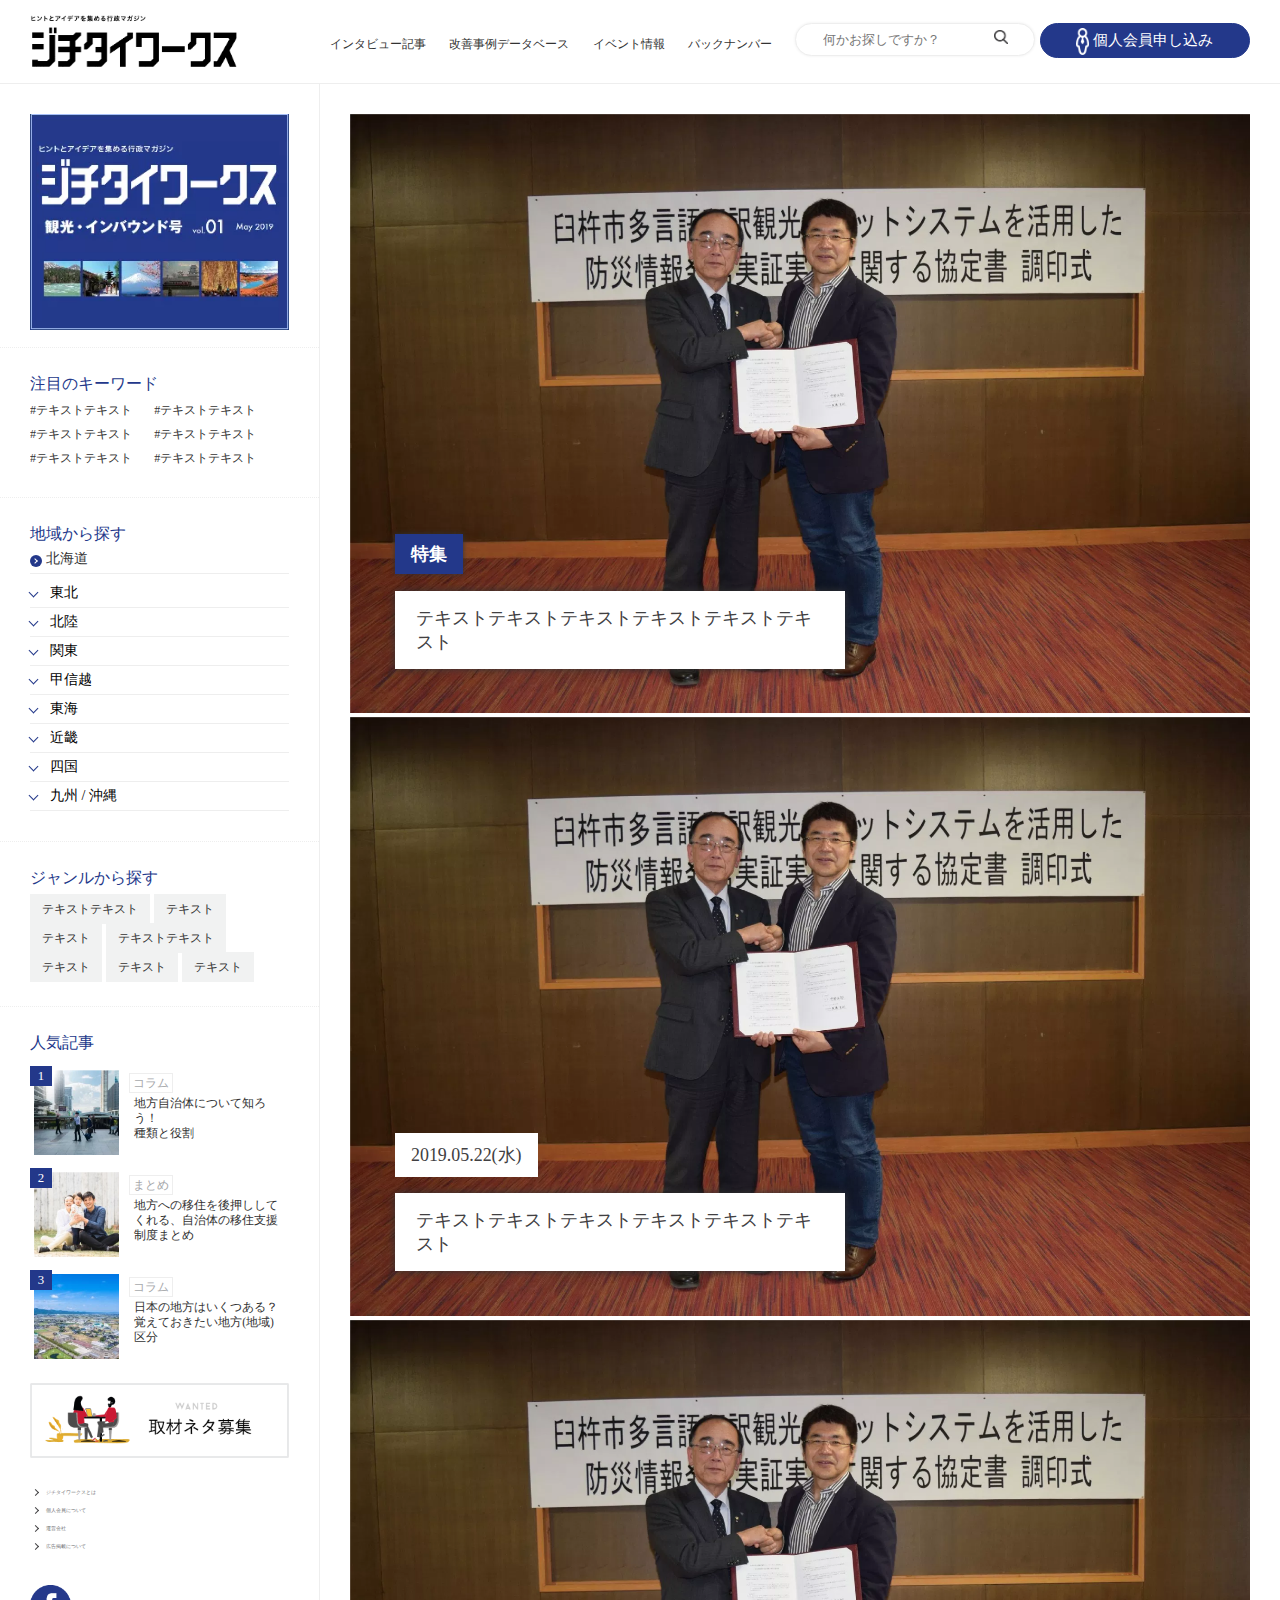
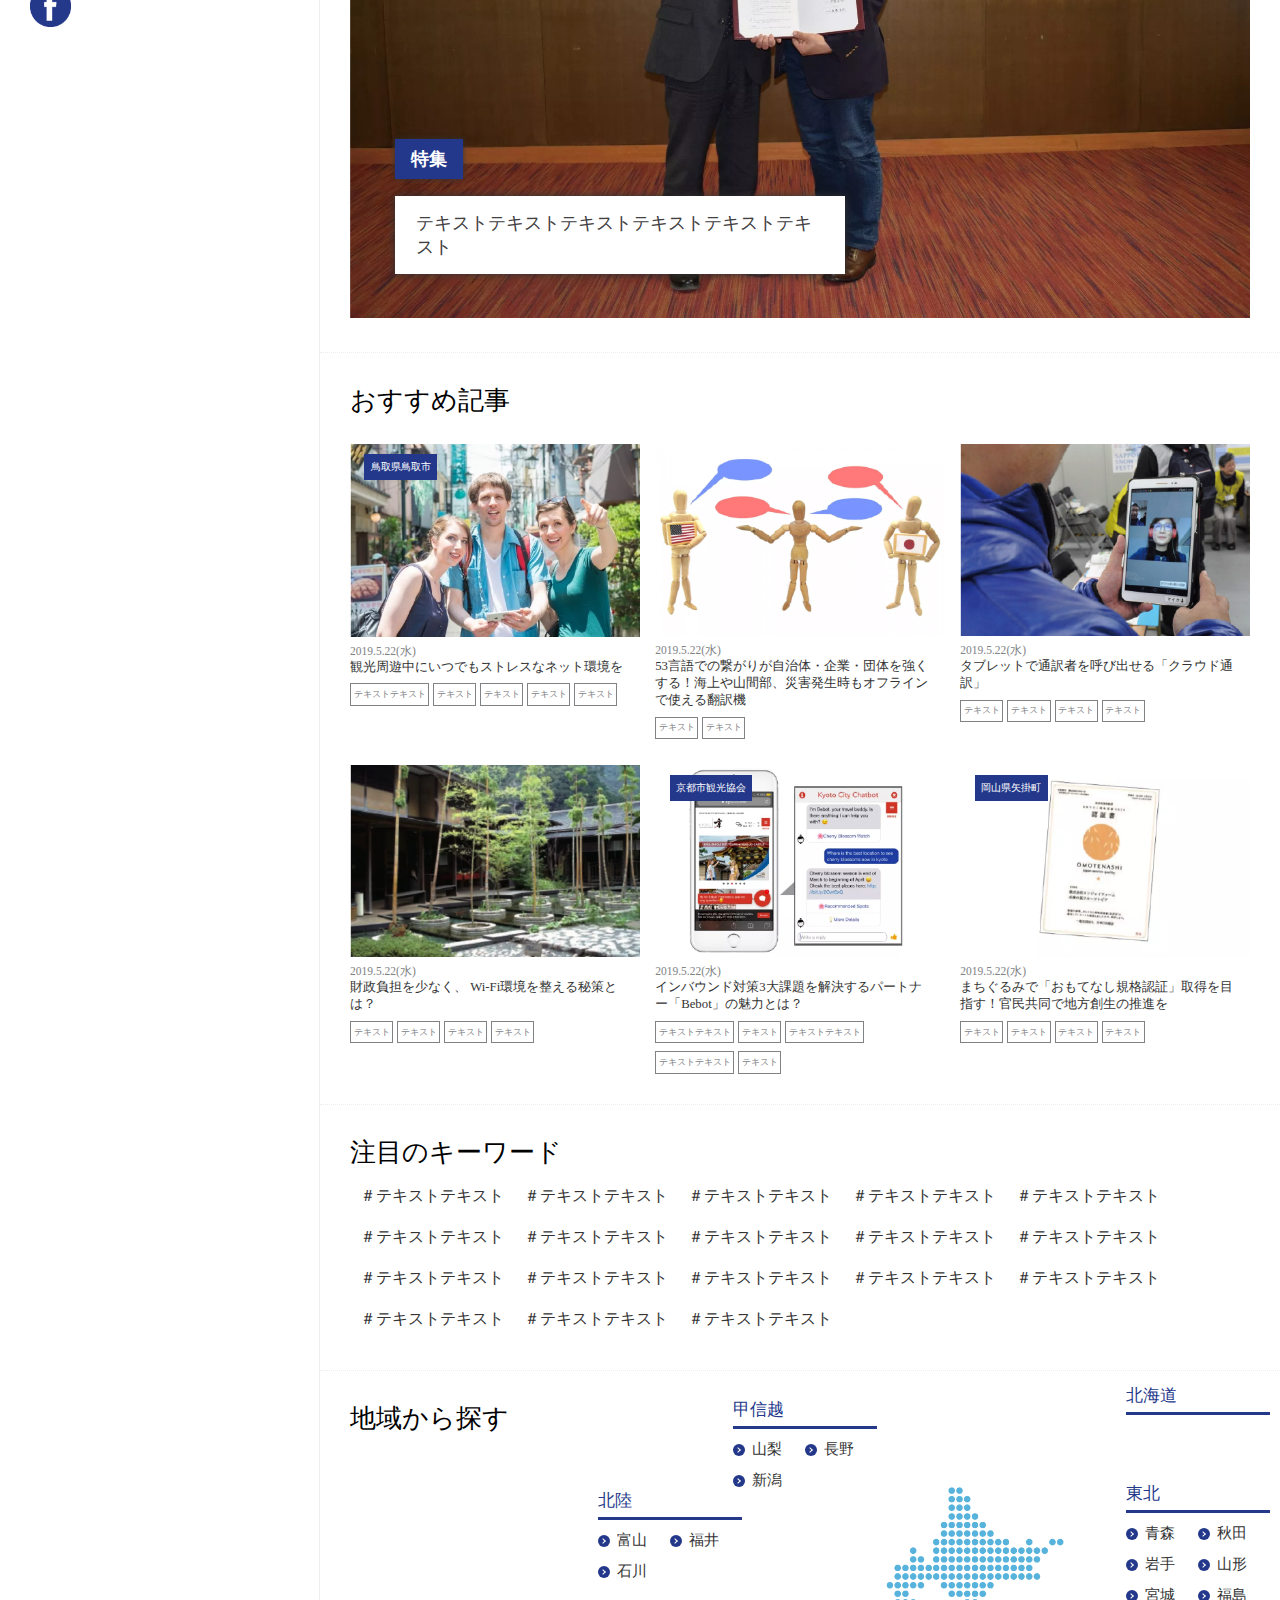
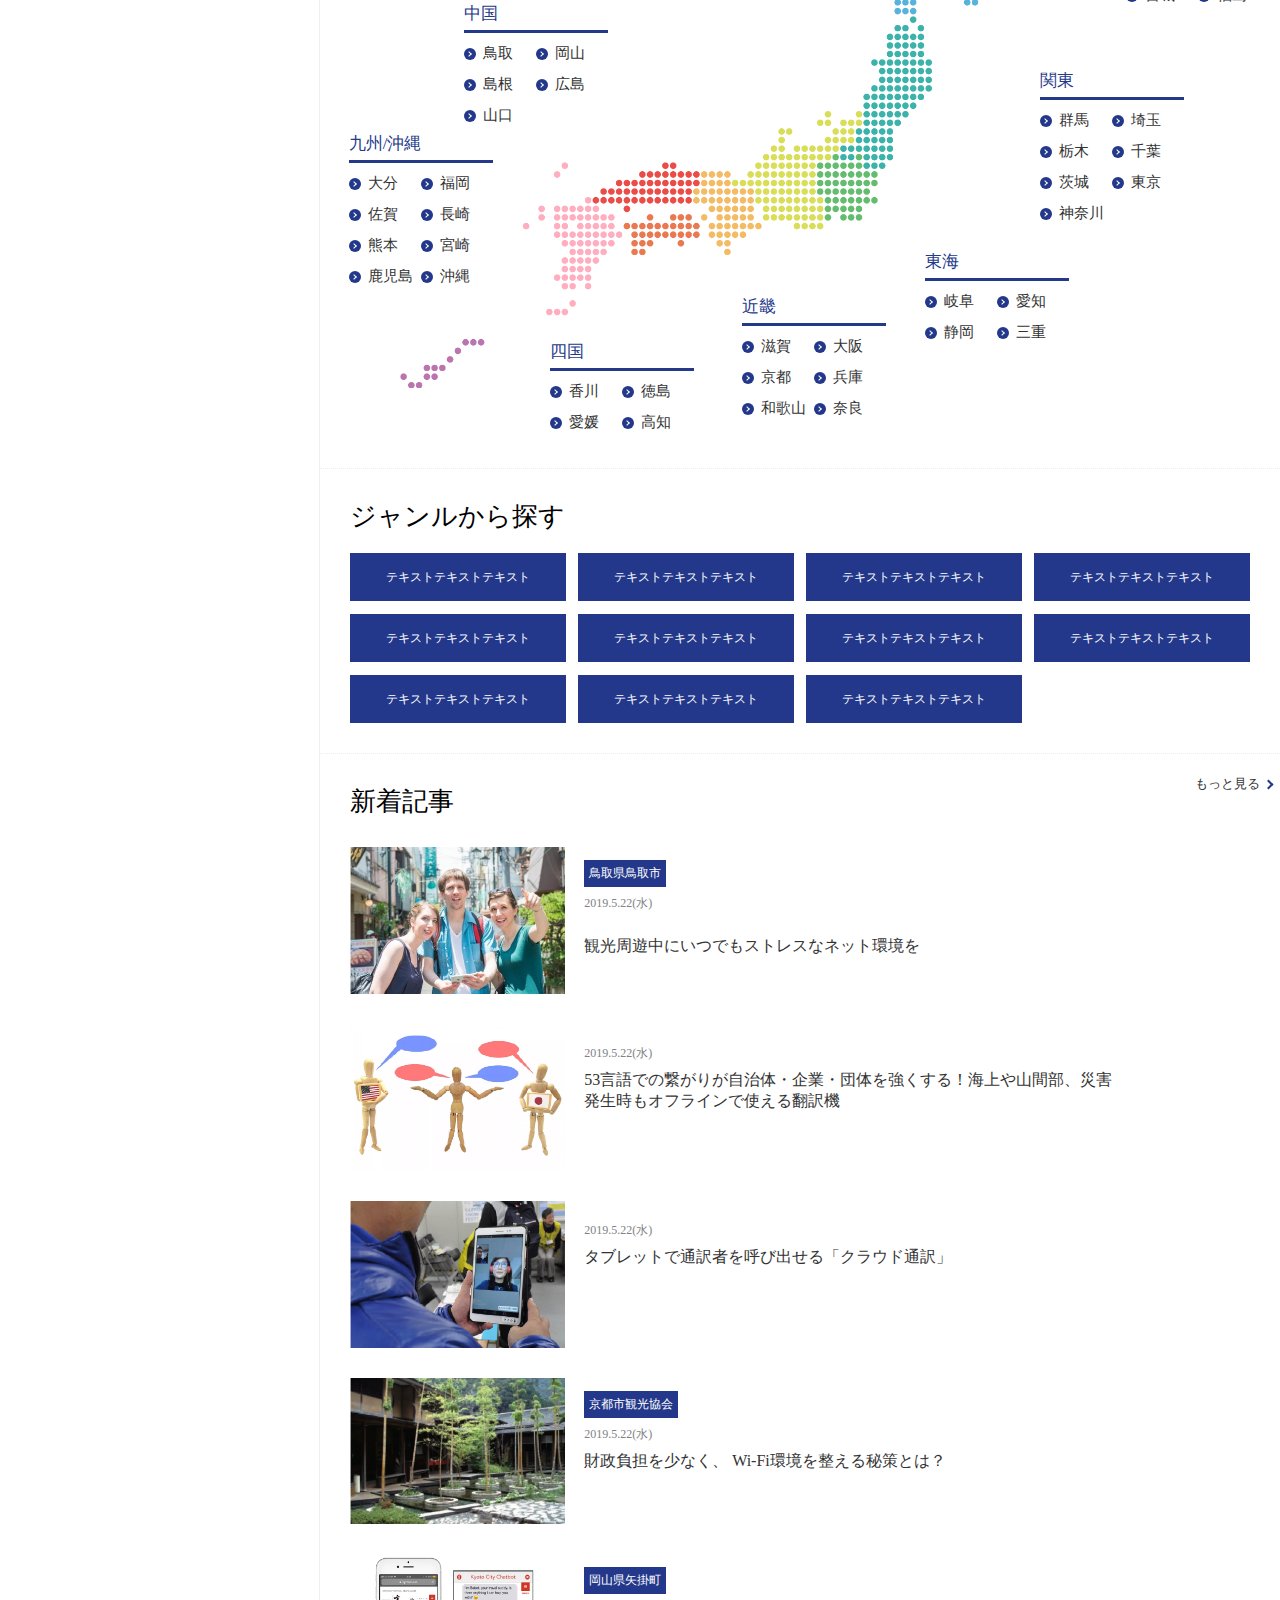
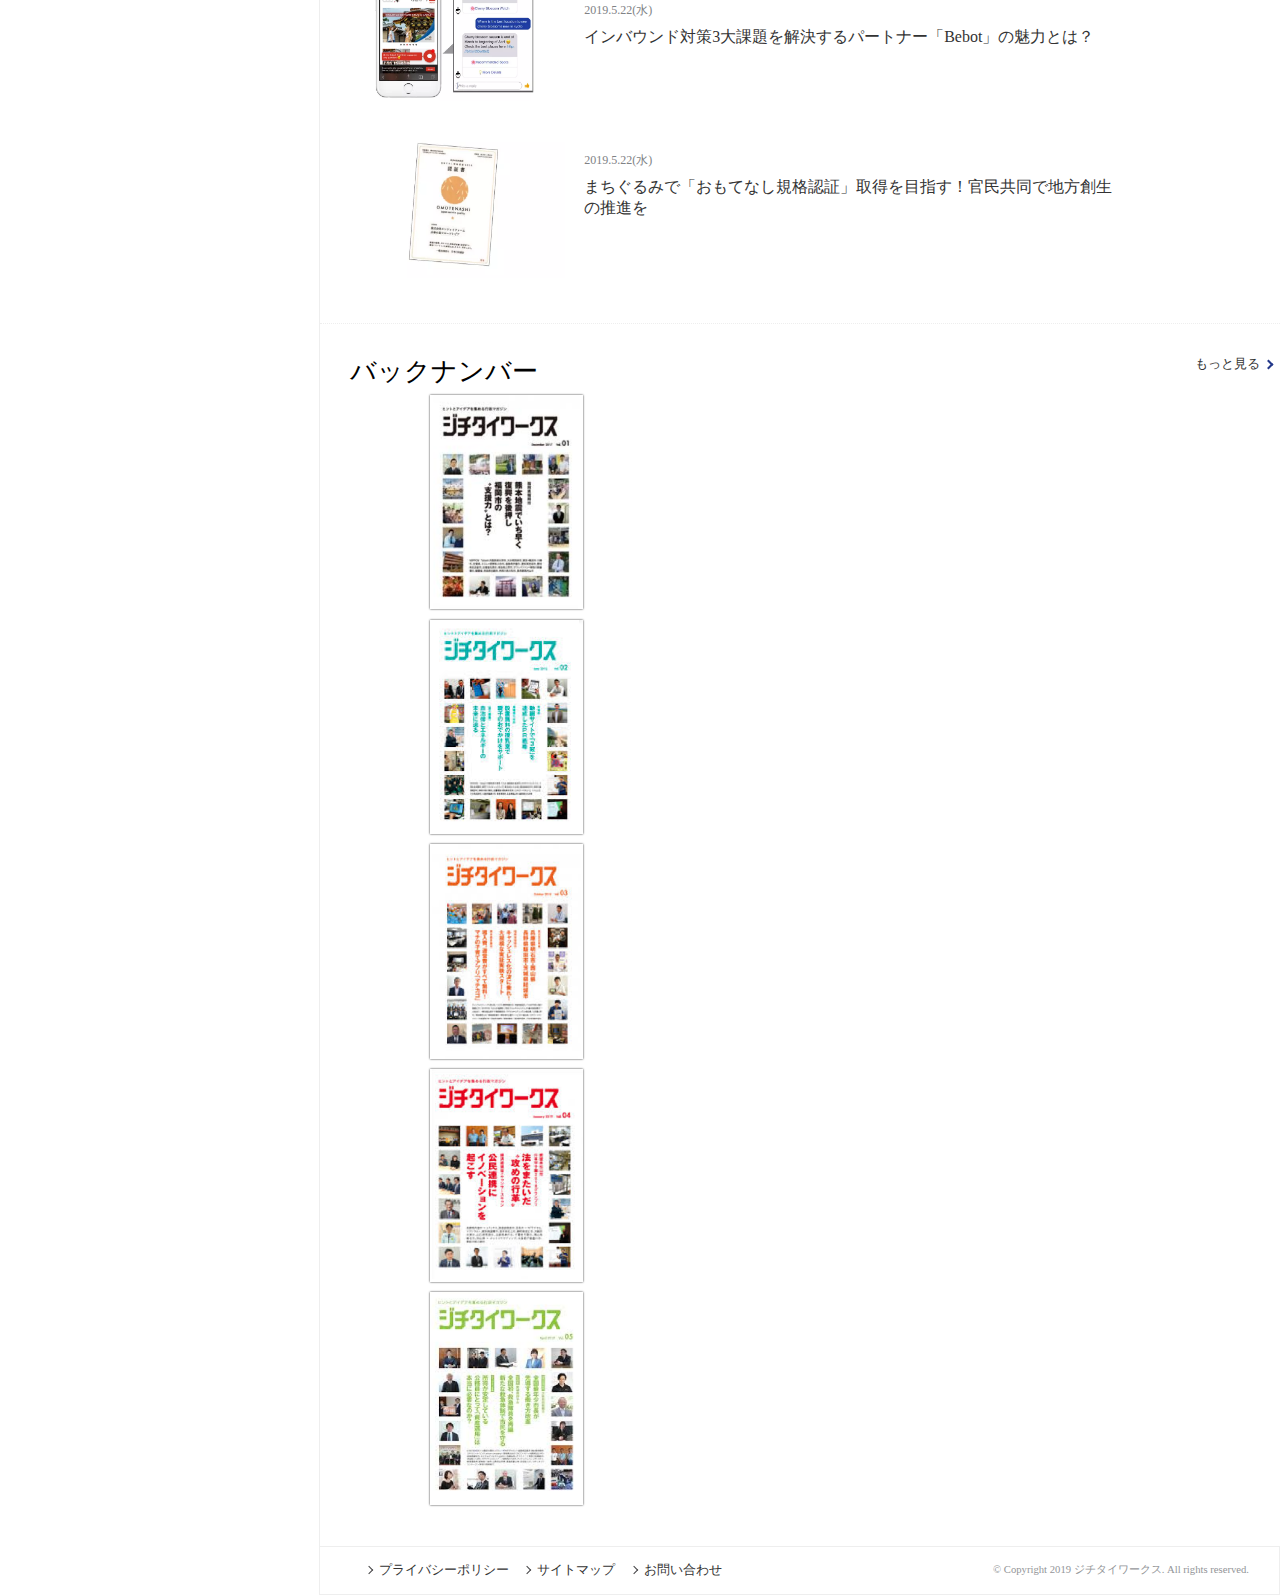
==== commit c99746ac: "サイドメニューの変更・「あの街、この街の“おもしろい”がここに」部分削除　七夕" ====
--- a/index.html
+++ b/index.html
@@ -79,7 +79,7 @@
 </header>
 <main>
   <div class="main_contents">
-    <section class="main_box01">
+    <section class="main_box01 main_box_border">
       <ul class="center-item">
         <li> <a href="#"> <img src="img/slide_img01.png" alt="">
           <div class="slick_text"> <span class="slick_feature">特集</span>
@@ -98,7 +98,7 @@
           </a> </li>
       </ul>
     </section>
-    <section class="main_box02">
+    <section class="main_box02 main_box_border">
       <h2 class="main_title">おすすめ記事</h2>
       <ul class="recommend_list">
         <!-- アイテム１つ分 -->
@@ -166,7 +166,7 @@
           </a> </li>
       </ul>
     </section>
-    <section class="main_box03">
+    <section class="main_box03 main_box_border">
       <h2 class="main_title">注目のキーワード</h2>
       <ul>
         <li><a href="">＃テキストテキスト</a></li>
@@ -189,7 +189,7 @@
         <li><a href="">＃テキストテキスト</a></li>
       </ul>
     </section>
-    <section class="main_box04">
+    <section class="main_box04 main_box_border">
       <div class="area_map_box">
         <div class="main_wrapper">
           <h2 class="main_title">地域から探す</h2>
@@ -382,7 +382,7 @@
         </div>
       </div>
     </section>
-    <section class="main_box05">
+    <section class="main_box05 main_box_border">
       <h2 class="main_title">ジャンルから探す</h2>
       <ul>
         <li> <a href="">テキストテキストテキスト</a> </li>
@@ -398,7 +398,7 @@
         <li> <a href="">テキストテキストテキスト</a> </li>
       </ul>
     </section>
-    <section class="main_box06">
+    <section class="main_box06 main_box_border">
       <h2 class="main_title">新着記事</h2>
       <ul>
         <li> <a href="">
@@ -446,7 +446,7 @@
       </ul>
       <div class="arrow_box"> <a class="more_arrow">もっと見る</a> </div>
     </section>
-    <section class="main_box07">
+    <section class="main_box07 main_box_border">
       <h2 class="main_title">バックナンバー</h2>
       <ul class="center-item2">
         <li> <a href="#"> <img src="img/backnum01.png" alt="image01"> </a> </li>
@@ -457,27 +457,151 @@
       </ul>
       <div class="arrow_box"> <a class="more_arrow">もっと見る</a> </div>
     </section>
-    <section class="main_box08">
-      <div class="main_box08_textbox">
-        <div class="text_inner">
-          <h3>あの街、この街の "おもしろい" がここに</h3>
-          <p> 自治体のイロイロな情報を日々発信！<br>
-            人気の広報紙やユニークなイベント、民間企業とのコラボレーションなど。<br>
-            普段あまり目にすることがない情報を、一気に入手できます。<br>
-            魅力ある街づくりのアイデアや、暮らしを楽しくするヒントが、きっと見つかります。 </p>
-          <div class="individual_member_box bax08_individual"> <a href="">
-            <div class="individual_member_inner"> <img src="img/individual_member_icon.png" alt="">
-              <p>個人会員申し込み</p>
-            </div>
-            </a> </div>
-        </div>
-      </div>
-    </section>
   </div>
 
   <!-- サイドコンテンツ -->
   <aside class="side_contents">
     <div class="side_box01"> <img src="img/side_top_img.png" alt=""> </div>
+    <div class="side_box06">
+      <p class="side_title">注目のキーワード</p>
+      <ul class="side_keyword_list">
+        <li>
+          <a href="">テキストテキスト</a>
+        </li>
+        <li>
+          <a href="">テキストテキスト</a>
+        </li>
+        <li>
+          <a href="">テキストテキスト</a>
+        </li>
+        <li>
+          <a href="">テキストテキスト</a>
+        </li>
+        <li>
+          <a href="">テキストテキスト</a>
+        </li>
+        <li>
+          <a href="">テキストテキスト</a>
+        </li>
+      </ul>
+    </div>
+    <div class="side_box07">
+      <p class="side_title">地域から探す</p>
+      <ul class="backnum_box01_list">
+        <li class="side_area_hokkaido">
+          <p><a href="">北海道</a></p>
+        </li>
+        <li class="backnum_box01_item side_box07_list">
+          <p class="side_area_title">東北</p>
+          <ul class="inner side_box07_list_inner">
+            <li> <a href="#" class="arrow area_arrow"><span>青森</span></a> </li>
+            <li> <a href="#" class="arrow area_arrow"><span>秋田</span></a> </li>
+            <li> <a href="#" class="arrow area_arrow"><span>岩手</span></a> </li>
+            <li> <a href="#" class="arrow area_arrow"><span>山形</span></a> </li>
+            <li> <a href="#" class="arrow area_arrow"><span>宮城</span></a> </li>
+            <li> <a href="#" class="arrow area_arrow"><span>福島</span></a> </li>
+          </ul>
+        </li>
+        <li class="backnum_box01_item side_box07_list">
+          <p class="side_area_title">北陸</p>
+          <ul class="inner side_box07_list_inner">
+            <li> <a href="#" class="arrow area_arrow"><span>富山</span></a> </li>
+            <li> <a href="#" class="arrow area_arrow"><span>福井</span></a> </li>
+            <li> <a href="#" class="arrow area_arrow"><span>石川</span></a> </li>
+          </ul>
+        </li>
+        <li class="backnum_box01_item side_box07_list">
+          <p class="side_area_title">関東</p>
+          <ul class="inner side_box07_list_inner">
+            <li> <a href="#" class="arrow area_arrow"><span>群馬</span></a> </li>
+            <li> <a href="#" class="arrow area_arrow"><span>埼玉</span></a> </li>
+            <li> <a href="#" class="arrow area_arrow"><span>栃木</span></a> </li>
+            <li> <a href="#" class="arrow area_arrow"><span>千葉</span></a> </li>
+            <li> <a href="#" class="arrow area_arrow"><span>茨城</span></a> </li>
+            <li> <a href="#" class="arrow area_arrow"><span>東京</span></a> </li>
+            <li> <a href="#" class="arrow area_arrow"><span>神奈川</span></a> </li>
+          </ul>
+        </li>
+        <li class="backnum_box01_item side_box07_list">
+          <p class="side_area_title">甲信越</p>
+          <ul class="inner side_box07_list_inner">
+            <li> <a href="#" class="arrow area_arrow"><span>山梨</span></a> </li>
+            <li> <a href="#" class="arrow area_arrow"><span>長野</span></a> </li>
+            <li> <a href="#" class="arrow area_arrow"><span>新潟</span></a> </li>
+          </ul>
+        </li>
+        <li class="backnum_box01_item side_box07_list">
+          <p class="side_area_title">東海</p>
+          <ul class="inner side_box07_list_inner">
+            <li> <a href="#" class="arrow area_arrow"><span>岐阜</span></a> </li>
+            <li> <a href="#" class="arrow area_arrow"><span>愛知</span></a> </li>
+            <li> <a href="#" class="arrow area_arrow"><span>静岡</span></a> </li>
+            <li> <a href="#" class="arrow area_arrow"><span>三重</span></a> </li>
+          </ul>
+        </li>
+        <li class="backnum_box01_item side_box07_list">
+          <p class="side_area_title">近畿</p>
+          <ul class="inner side_box07_list_inner">
+            <li> <a href="#" class="arrow area_arrow"><span>滋賀</span></a> </li>
+            <li> <a href="#" class="arrow area_arrow"><span>大阪</span></a> </li>
+            <li> <a href="#" class="arrow area_arrow"><span>京都</span></a> </li>
+            <li> <a href="#" class="arrow area_arrow"><span>兵庫</span></a> </li>
+            <li> <a href="#" class="arrow area_arrow"><span>和歌山</span></a> </li>
+            <li> <a href="#" class="arrow area_arrow"><span>奈良</span></a> </li>
+          </ul>
+        </li>
+        <li class="backnum_box01_item side_box07_list">
+          <p class="side_area_title">四国</p>
+          <ul class="inner side_box07_list_inner">
+            <li> <a href="#" class="arrow area_arrow"><span>香川</span></a> </li>
+            <li> <a href="#" class="arrow area_arrow"><span>徳島</span></a> </li>
+            <li> <a href="#" class="arrow area_arrow"><span>愛媛</span></a> </li>
+            <li> <a href="#" class="arrow area_arrow"><span>高知</span></a> </li>
+          </ul>
+        </li>
+        <li class="backnum_box01_item side_box07_list">
+          <p class="side_area_title">九州 / 沖縄</p>
+          <ul class="inner side_box07_list_inner">
+            <li> <a href="#" class="arrow area_arrow"><span>大分</span></a> </li>
+            <li> <a href="#" class="arrow area_arrow"><span>福岡</span></a> </li>
+            <li> <a href="#" class="arrow area_arrow"><span>佐賀</span></a> </li>
+            <li> <a href="#" class="arrow area_arrow"><span>長崎</span></a> </li>
+            <li> <a href="#" class="arrow area_arrow"><span>熊本</span></a> </li>
+            <li> <a href="#" class="arrow area_arrow"><span>宮崎</span></a> </li>
+            <li> <a href="#" class="arrow area_arrow"><span>鹿児島</span></a> </li>
+            <li> <a href="#" class="arrow area_arrow"><span>沖縄</span></a> </li>
+          </ul>
+        </li>
+      </ul>
+    </div>
+    <div class="side_box08">
+      <p class="side_title">ジャンルから探す</p>
+      <ul class="side_genre_list">
+        <li>
+          <a href="">テキストテキスト</a>
+        </li>
+        <li>
+          <a href="">テキスト</a>
+        </li>
+        <li>
+          <a href="">テキスト</a>
+        </li>
+        <li>
+          <a href="">テキストテキスト</a>
+        </li>
+        <li>
+          <a href="">テキスト</a>
+        </li>
+        <li>
+          <a href="">テキスト</a>
+        </li>
+        <li>
+          <a href="">テキスト</a>
+        </li>
+      </ul>
+
+      </ul>
+    </div>
     <div class="side_box02">
       <p class="side_title">人気記事</p>
       <ul class="popular_article_list">
@@ -520,9 +644,9 @@
         <li><a href="" class="arrow bread_arrow">お問い合わせ</a></li>
       </ul>
     </div>
-    <!--
+
     <div class="side_box05"> <a href=""><img src="img/fb_icon.png" alt=""></a> </div>
-    -->
+
   </aside>
 
   <!-- メインコンテンツ -->
--- a/css/style.css
+++ b/css/style.css
@@ -40,6 +40,22 @@
 
 .attention_text:before {
   content: "※";
+}
+
+.main_box_border {
+  padding-bottom: 3vw;
+  border-bottom: 1.5px dotted #eee;
+}
+
+@media screen and (max-width: 768px) {
+  .main_box_border {
+    padding-bottom: 4vw;
+    border-bottom: 1.5px dotted #eee;
+  }
+}
+
+.main_box_border:last-of-type {
+  border: none;
 }
 
 .main_title {
@@ -441,16 +457,12 @@
 }
 
 main .main_contents .main_box01 {
-  padding-bottom: 3vw;
-  border-bottom: 1.5px dotted #eee;
   padding: 30px;
   box-sizing: border-box;
 }
 
 @media screen and (max-width: 768px) {
   main .main_contents .main_box01 {
-    padding-bottom: 4vw;
-    border-bottom: 1.5px dotted #eee;
     padding: 20px 10px;
   }
 }
@@ -486,6 +498,7 @@
 }
 
 main .main_contents .main_box01 .center-item li a .slick_text span {
+  display: inline-block;
   background: #fff;
   color: #414042;
   padding: 10px 16px;
@@ -500,7 +513,7 @@
 
 main .main_contents .main_box01 .center-item li a .slick_text .slick_feature {
   font-weight: bold;
-  padding: 10px 16px;
+  padding: 8px 16px;
   background: #23388A;
   color: #fff;
   box-shadow: 0 0 5px #333;
@@ -553,16 +566,12 @@
 }
 
 main .main_contents .main_box02 {
-  padding-bottom: 2.5vw;
-  border-bottom: 1.5px dotted #eee;
   padding: 30px;
   box-sizing: border-box;
 }
 
 @media screen and (max-width: 1024px) {
   main .main_contents .main_box02 {
-    padding-bottom: 4vw;
-    border-bottom: 1.5px dotted #eee;
     padding: 20px 10px;
   }
 }
@@ -646,16 +655,12 @@
 }
 
 main .main_contents .main_box03 {
-  padding-bottom: 2.5vw;
-  border-bottom: 1.5px dotted #eee;
   padding: 30px;
   box-sizing: border-box;
 }
 
 @media screen and (max-width: 1024px) {
   main .main_contents .main_box03 {
-    padding-bottom: 4vw;
-    border-bottom: 1.5px dotted #eee;
     padding: 20px 10px;
     box-sizing: border-box;
   }
@@ -681,8 +686,6 @@
 }
 
 main .main_contents .main_box04 {
-  padding-bottom: 2.5vw;
-  border-bottom: 1.5px dotted #eee;
   position: relative;
   padding: 30px;
   box-sizing: border-box;
@@ -690,8 +693,6 @@
 
 @media screen and (max-width: 1024px) {
   main .main_contents .main_box04 {
-    padding-bottom: 4vw;
-    border-bottom: 1.5px dotted #eee;
     padding: 20px 10px;
     box-sizing: border-box;
   }
@@ -1017,16 +1018,12 @@
 }
 
 main .main_contents .main_box05 {
-  padding-bottom: 2.5vw;
-  border-bottom: 1.5px dotted #eee;
   padding: 30px;
   box-sizing: border-box;
 }
 
 @media screen and (max-width: 1024px) {
   main .main_contents .main_box05 {
-    padding-bottom: 4.5vw;
-    border-bottom: 1.5px dotted #eee;
     padding: 20px 10px;
   }
 }
@@ -1089,16 +1086,12 @@
 
 main .main_contents .main_box06 {
   position: relative;
-  padding-bottom: 2.5vw;
-  border-bottom: 1.5px dotted #eee;
   padding: 30px;
   box-sizing: border-box;
 }
 
 @media screen and (max-width: 1024px) {
   main .main_contents .main_box06 {
-    padding-bottom: 4.5vw;
-    border-bottom: 1.5px dotted #eee;
     padding: 20px 10px;
   }
 }
@@ -1200,7 +1193,7 @@
 
 main .main_contents .main_box06 .arrow_box {
   position: absolute;
-  top: 10px;
+  top: 20px;
   right: 20px;
 }
 
@@ -1242,15 +1235,11 @@
   position: relative;
   padding: 30px;
   box-sizing: border-box;
-  padding-bottom: 2.5vw;
-  border-bottom: 1.5px dotted #eee;
 }
 
 @media screen and (max-width: 1024px) {
   main .main_contents .main_box07 {
-    padding-bottom: 4.5vw;
-    border-bottom: 1.5px dotted #eee;
-    padding: 20px 10px;
+    padding: 30px 10px;
   }
 }
 
@@ -1327,7 +1316,7 @@
 
 main .main_contents .main_box07 .arrow_box {
   position: absolute;
-  top: 10px;
+  top: 30px;
   right: 20px;
 }
 
@@ -1365,86 +1354,20 @@
   transform: rotate(45deg);
 }
 
-main .main_contents .main_box08 {
-  padding: 10px;
-  box-sizing: border-box;
-}
-
-@media screen and (max-width: 600px) {
-  main .main_contents .main_box08 {
-    padding: 30px 10px;
-  }
-}
-
-main .main_contents .main_box08 .main_box08_textbox {
-  width: 100%;
-}
-
-main .main_contents .main_box08 .main_box08_textbox .text_inner {
-  width: 60%;
-  margin: 0 auto;
-}
-
-@media screen and (max-width: 600px) {
-  main .main_contents .main_box08 .main_box08_textbox .text_inner {
-    width: 90%;
-  }
-}
-
-main .main_contents .main_box08 .main_box08_textbox .text_inner h3 {
-  display: inline-block;
-  margin: 20px auto 0;
-  font-weight: normal;
+main .side_title {
   color: #23388A;
-  font-size: 2.2vw;
-}
-
-@media screen and (max-width: 600px) {
-  main .main_contents .main_box08 .main_box08_textbox .text_inner h3 {
-    font-size: 4.6vw;
-  }
-}
-
-main .main_contents .main_box08 .main_box08_textbox .text_inner p {
-  display: inline-block;
-  margin: 20px auto 0;
-  text-align: left;
-  font-size: 13px;
-}
-
-@media screen and (max-width: 600px) {
-  main .main_contents .main_box08 .main_box08_textbox .text_inner p {
-    font-size: 12px;
-  }
-}
-
-main .main_contents .main_box08 .main_box08_textbox .text_inner .bax08_individual {
-  width: 45%;
-  margin: 20px auto 0;
-  height: 10%;
-}
-
-@media screen and (max-width: 600px) {
-  main .main_contents .main_box08 .main_box08_textbox .text_inner .bax08_individual {
-    width: 55%;
-  }
-}
-
-main .main_contents .main_box08 .main_box08_textbox .text_inner .bax08_individual .individual_member_inner {
-  text-align: center;
-  padding: 0.7vw 1.5vw 0.5vw;
-}
-
-main .main_contents .main_box08 .main_box08_textbox .text_inner .bax08_individual .individual_member_inner img {
-  width: 6%;
-}
-
-main .main_contents .main_box08 .main_box08_textbox .text_inner .bax08_individual .individual_member_inner p {
-  width: 65%;
-  display: inline;
-  margin: 0;
-  font-size: 1.25vw;
-  margin-left: 5px;
+}
+
+@media screen and (max-width: 1024px) {
+  main .side_title {
+    margin: 0 0 3vw;
+  }
+}
+
+@media screen and (max-width: 600px) {
+  main .side_title {
+    font-size: 14px;
+  }
 }
 
 main .side_contents {
@@ -1500,22 +1423,6 @@
 @media screen and (max-width: 600px) {
   main .side_contents .side_box02 {
     display: none;
-  }
-}
-
-main .side_contents .side_box02 .side_title {
-  color: #23388A;
-}
-
-@media screen and (max-width: 1024px) {
-  main .side_contents .side_box02 .side_title {
-    margin: 0 0 3vw;
-  }
-}
-
-@media screen and (max-width: 600px) {
-  main .side_contents .side_box02 .side_title {
-    font-size: 14px;
   }
 }
 
@@ -1703,6 +1610,258 @@
   height: 100%;
 }
 
+main .side_contents .side_box06 {
+  padding: 10px 30px 30px;
+  border-bottom: 1.5px dotted #eee;
+}
+
+@media screen and (max-width: 1024px) {
+  main .side_contents .side_box06 {
+    padding: 10px;
+  }
+}
+
+@media screen and (max-width: 600px) {
+  main .side_contents .side_box06 {
+    display: none;
+  }
+}
+
+main .side_contents .side_box06 .side_title {
+  margin-bottom: 0;
+}
+
+main .side_contents .side_box06 .side_keyword_list {
+  overflow: hidden;
+}
+
+main .side_contents .side_box06 .side_keyword_list li {
+  width: 48%;
+  float: left;
+  margin-top: 5px;
+}
+
+main .side_contents .side_box06 .side_keyword_list li a {
+  font-size: 12px;
+}
+
+main .side_contents .side_box06 .side_keyword_list li a:before {
+  content: "#";
+}
+
+main .side_contents .side_box07 {
+  padding: 10px 30px 30px;
+  border-bottom: 1.5px dotted #eee;
+}
+
+@media screen and (max-width: 1024px) {
+  main .side_contents .side_box07 {
+    padding: 10px;
+  }
+}
+
+@media screen and (max-width: 600px) {
+  main .side_contents .side_box07 {
+    display: none;
+  }
+}
+
+main .side_contents .side_box07 .side_title {
+  margin-bottom: 0;
+}
+
+main .side_contents .side_box07 .side_area_hokkaido {
+  display: block;
+  width: 100%;
+  font-size: 14px;
+  margin: 5px 0;
+  padding-bottom: 10px;
+  border-bottom: 1px solid #eee;
+}
+
+main .side_contents .side_box07 .side_area_hokkaido {
+  position: relative;
+  display: inline-block;
+  padding: 0 0 0 16px;
+  box-sizing: border-box;
+  vertical-align: middle;
+  text-decoration: none;
+}
+
+main .side_contents .side_box07 .side_area_hokkaido::after, main .side_contents .side_box07 .side_area_hokkaido::before {
+  position: absolute;
+  top: 0;
+  bottom: 0;
+  right: 0;
+  margin: auto;
+  content: "";
+  vertical-align: middle;
+}
+
+main .side_contents .side_box07 .side_area_hokkaido:before {
+  width: 12px;
+  height: 12px;
+  left: 0;
+  color: #fff;
+  background: #23388A;
+  -webkit-border-radius: 50%;
+  border-radius: 50%;
+  margin: 0;
+  top: 5px;
+}
+
+main .side_contents .side_box07 .side_area_hokkaido:after {
+  left: 3px;
+  width: 3px;
+  height: 3px;
+  border-top: 1px solid #fff;
+  border-right: 1px solid #fff;
+  -webkit-transform: rotate(45deg);
+  transform: rotate(45deg);
+  margin: 0;
+  top: 9px;
+}
+
+main .side_contents .side_box07 .side_area_hokkaido p {
+  margin: 0;
+  padding-bottom: 5px;
+}
+
+main .side_contents .side_box07 .side_box07_list {
+  display: block;
+  width: 100%;
+  border-bottom: 1px solid #eee;
+}
+
+main .side_contents .side_box07 .side_box07_list .side_box07_list_inner {
+  padding-bottom: 10px;
+}
+
+main .side_contents .side_box07 .side_area_title {
+  margin: 5px 0;
+  font-size: 14px;
+  position: relative;
+  padding-left: 20px;
+  cursor: pointer;
+}
+
+main .side_contents .side_box07 .side_area_title:before {
+  content: "";
+  position: absolute;
+  border-right: 1px solid #23388A;
+  border-bottom: 1px solid #23388A;
+  width: 6px;
+  top: 5px;
+  left: 0px;
+  height: 6px;
+  transform: rotate(45deg);
+}
+
+main .side_contents .side_box07 .ac:before {
+  content: "";
+  position: absolute;
+  border-left: 1px solid #23388A;
+  border-top: 1px solid #23388A;
+  border-right: 0;
+  border-bottom: 0;
+  width: 6px;
+  top: 10px;
+  left: 0px;
+  height: 6px;
+  transform: rotate(45deg);
+}
+
+main .side_contents .side_box07 .backnum_box01_item .inner {
+  display: none;
+  overflow: hidden;
+}
+
+main .side_contents .side_box07 .backnum_box01_item .inner li {
+  width: 48%;
+  float: left;
+}
+
+main .side_contents .side_box07 .backnum_box01_item .inner li .area_arrow {
+  font-size: 13px;
+}
+
+main .side_contents .side_box07 .backnum_box01_item .inner li .area_arrow {
+  position: relative;
+  display: inline-block;
+  padding: 0 0 0 16px;
+  box-sizing: border-box;
+  vertical-align: middle;
+  text-decoration: none;
+}
+
+main .side_contents .side_box07 .backnum_box01_item .inner li .area_arrow::after, main .side_contents .side_box07 .backnum_box01_item .inner li .area_arrow::before {
+  position: absolute;
+  top: 0;
+  bottom: 0;
+  right: 0;
+  margin: auto;
+  content: "";
+  vertical-align: middle;
+}
+
+main .side_contents .side_box07 .backnum_box01_item .inner li .area_arrow:before {
+  width: 12px;
+  height: 12px;
+  left: 0;
+  color: #fff;
+  background: #23388A;
+  -webkit-border-radius: 50%;
+  border-radius: 50%;
+  margin: 0;
+  top: 5px;
+}
+
+main .side_contents .side_box07 .backnum_box01_item .inner li .area_arrow:after {
+  left: 3px;
+  width: 3px;
+  height: 3px;
+  border-top: 1px solid #fff;
+  border-right: 1px solid #fff;
+  -webkit-transform: rotate(45deg);
+  transform: rotate(45deg);
+  margin: 0;
+  top: 9px;
+}
+
+main .side_contents .side_box08 {
+  padding: 10px 30px 30px;
+  border-bottom: 1.5px dotted #eee;
+}
+
+@media screen and (max-width: 1024px) {
+  main .side_contents .side_box08 {
+    padding: 10px;
+  }
+}
+
+@media screen and (max-width: 600px) {
+  main .side_contents .side_box08 {
+    display: none;
+  }
+}
+
+main .side_contents .side_box08 .side_title {
+  margin-bottom: 0;
+}
+
+main .side_contents .side_box08 .side_genre_list li {
+  display: inline-block;
+  margin-top: 10px;
+}
+
+main .side_contents .side_box08 .side_genre_list li a {
+  width: 100%;
+  height: 100%;
+  background: #F1F2F2;
+  padding: 8px 12px;
+  font-size: 12px;
+}
+
 footer {
   width: 75.1%;
   float: right;
@@ -1850,7 +2009,6 @@
 .backnum_box01 {
   padding-bottom: 30px;
   box-sizing: border-box;
-  border-bottom: 2px dotted #eee;
 }
 
 @media screen and (max-width: 768px) {
@@ -2038,7 +2196,6 @@
 .backnum_box02 {
   padding: 30px;
   box-sizing: border-box;
-  border-bottom: 2px dotted #eee;
 }
 
 @media screen and (max-width: 768px) {
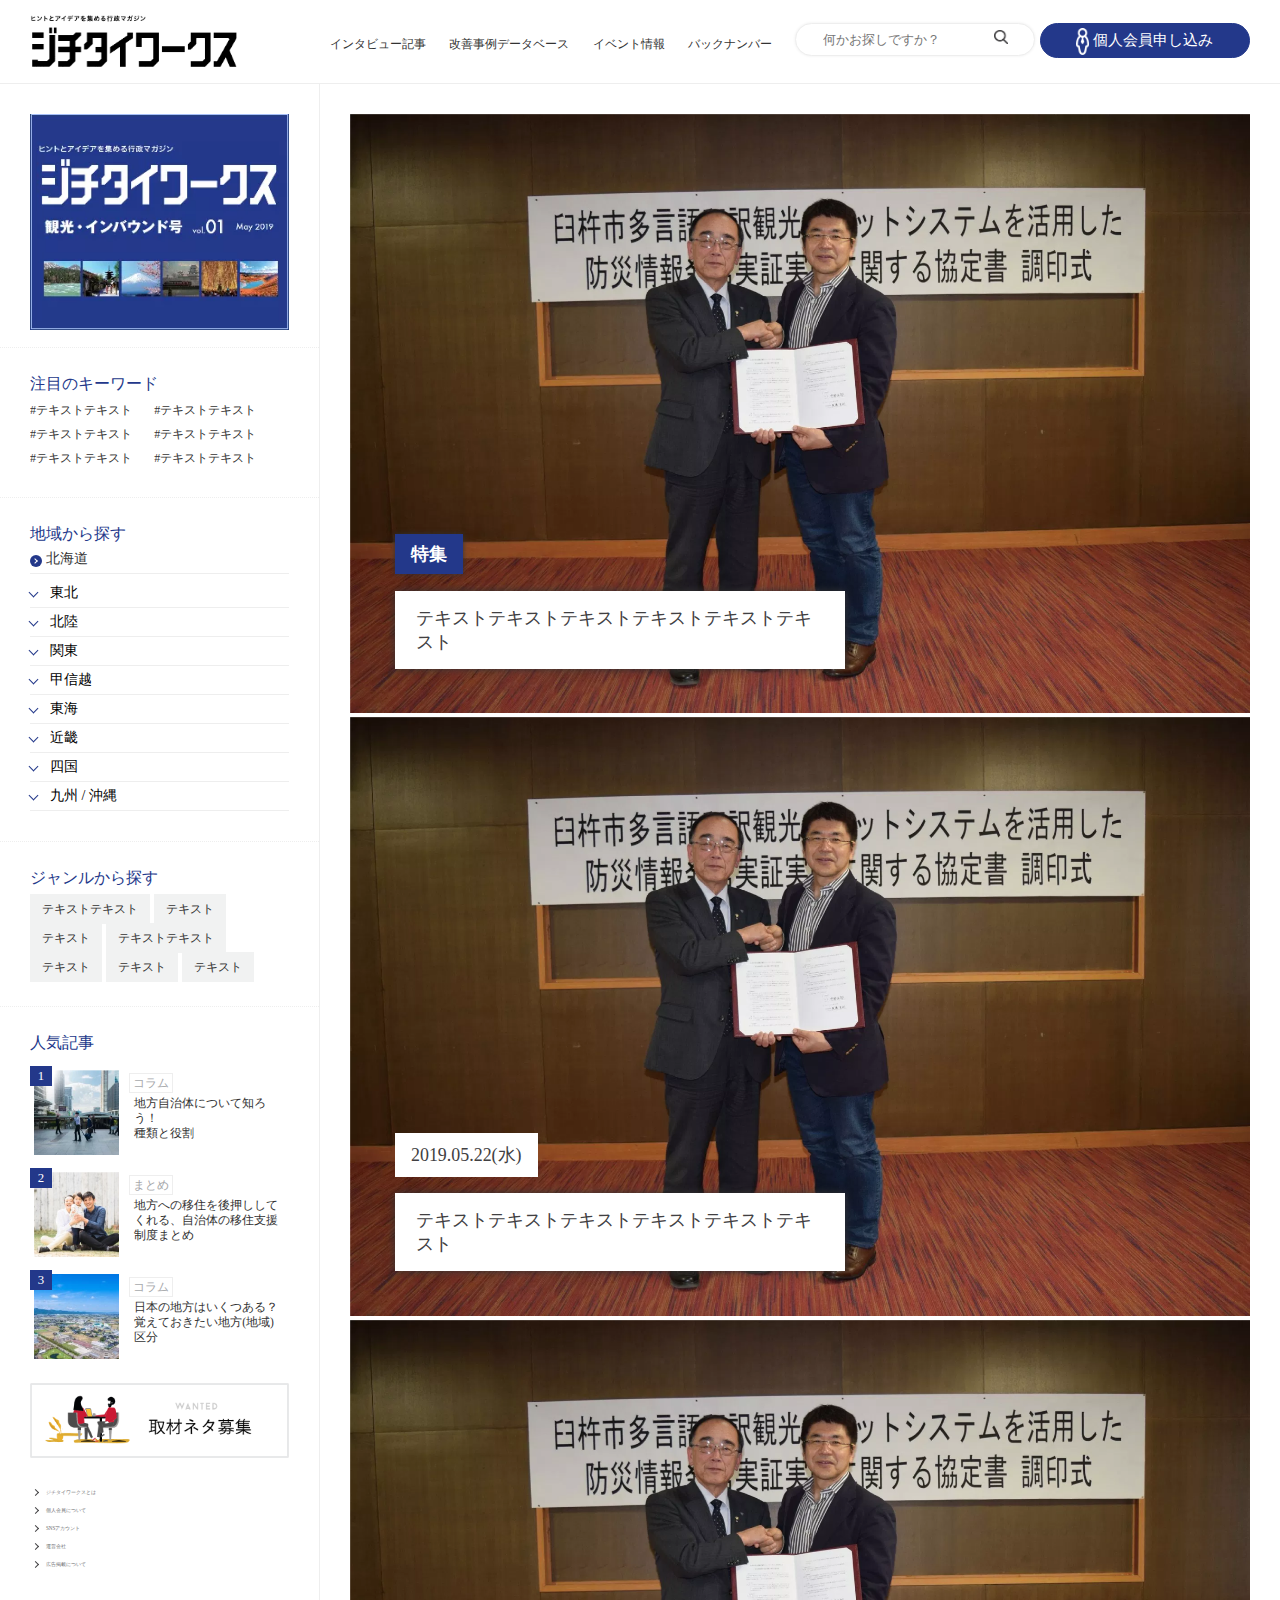
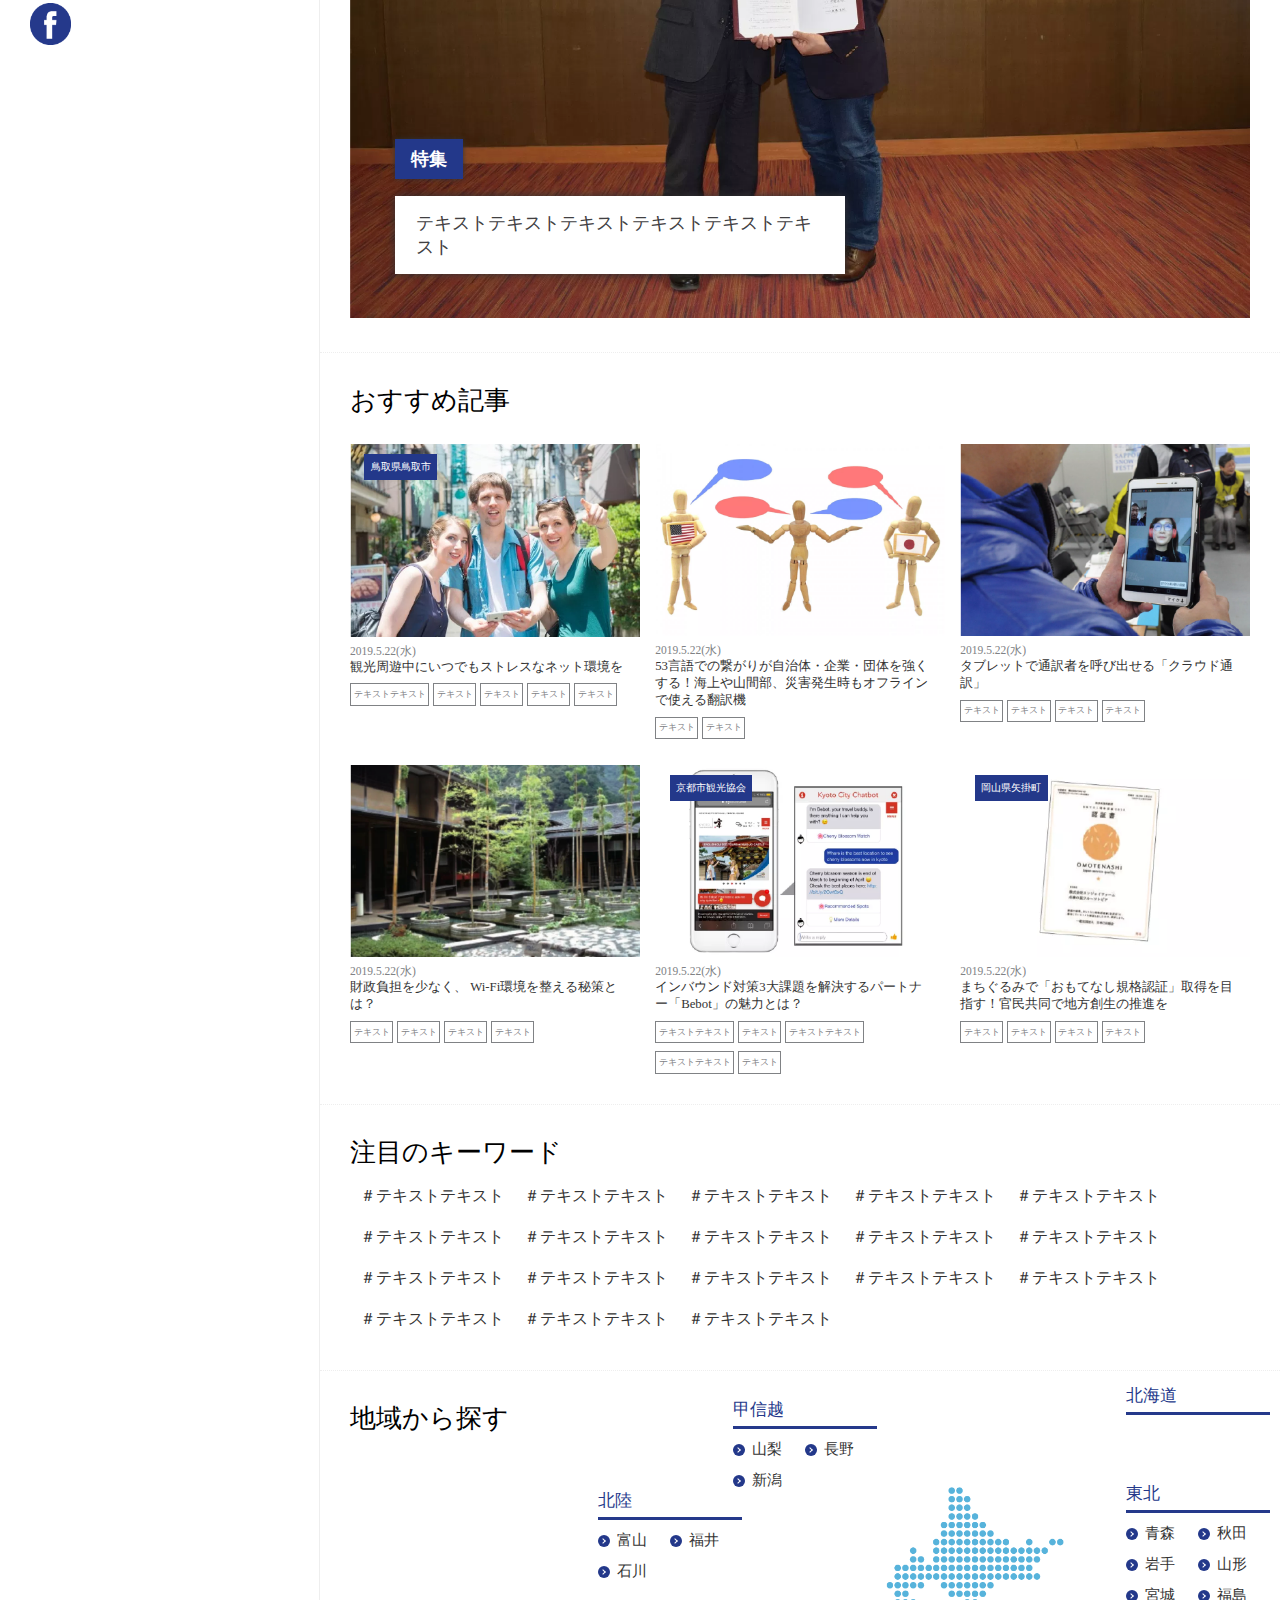
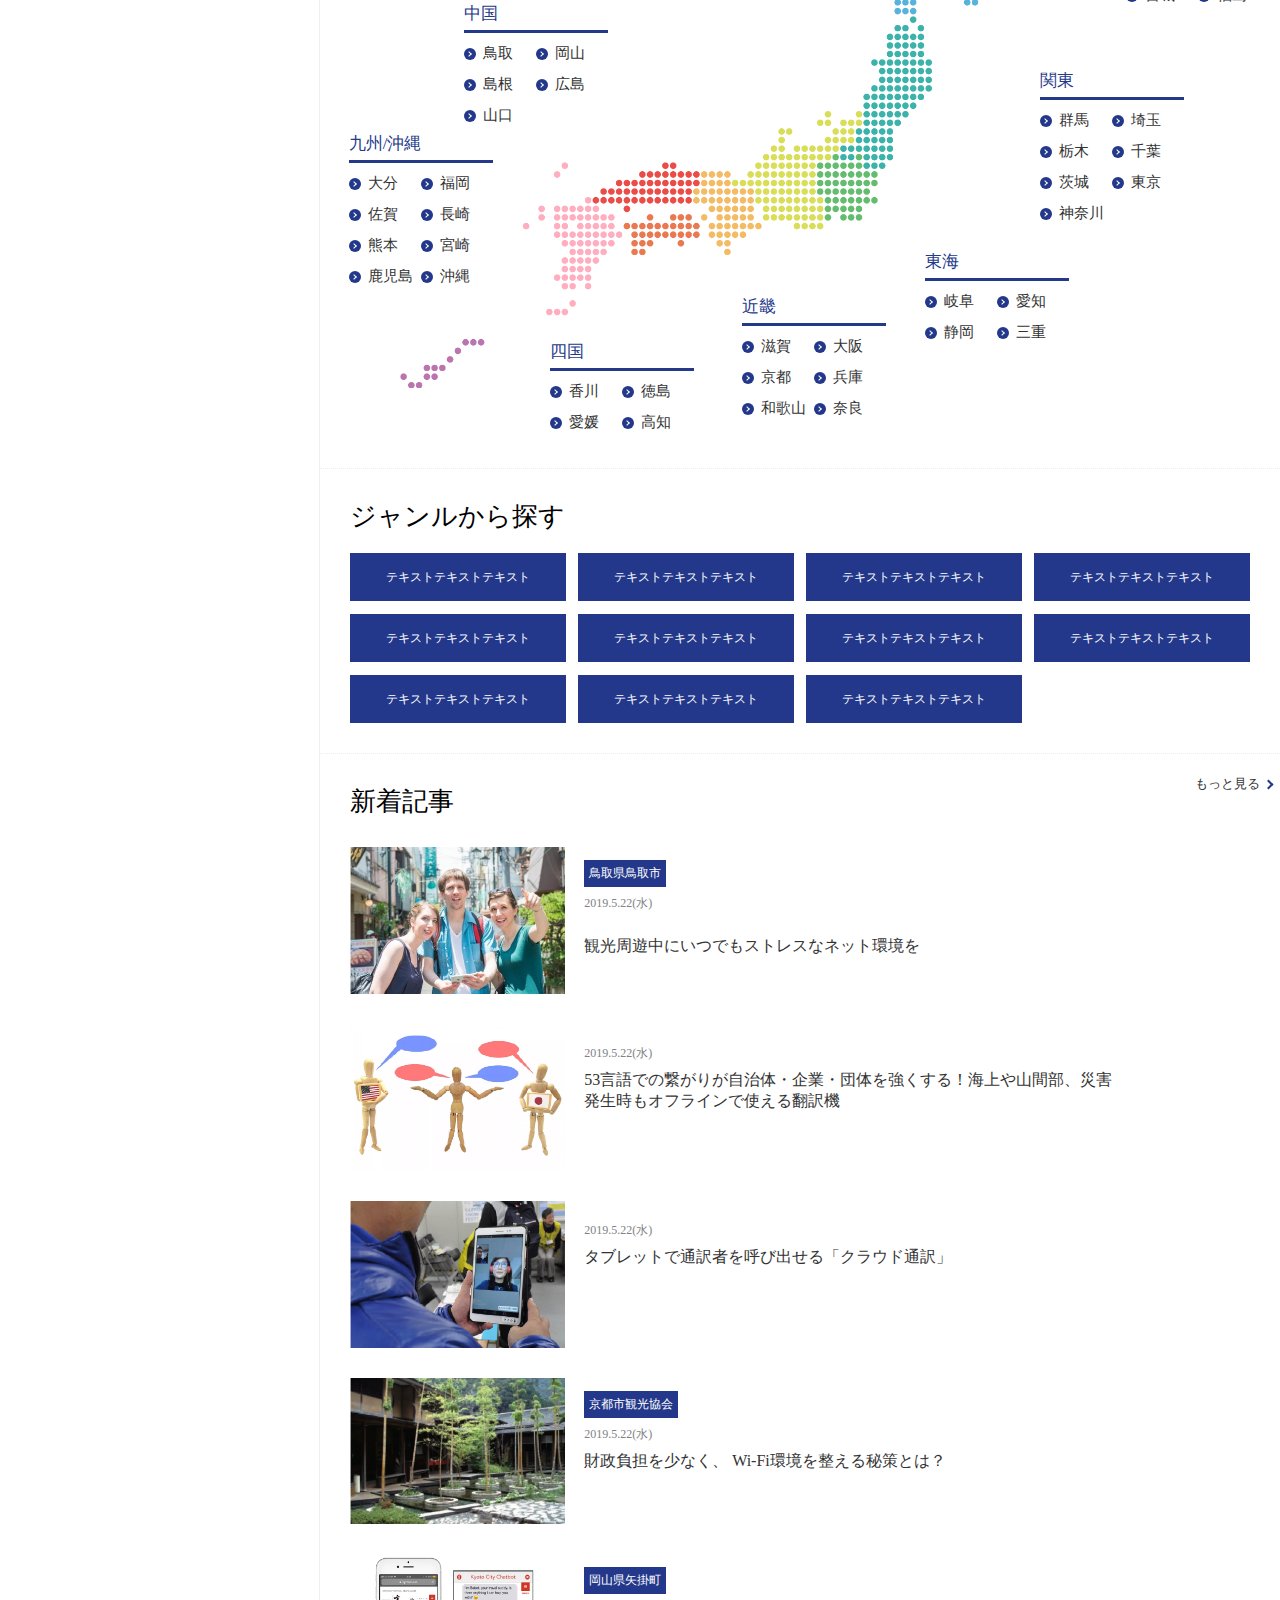
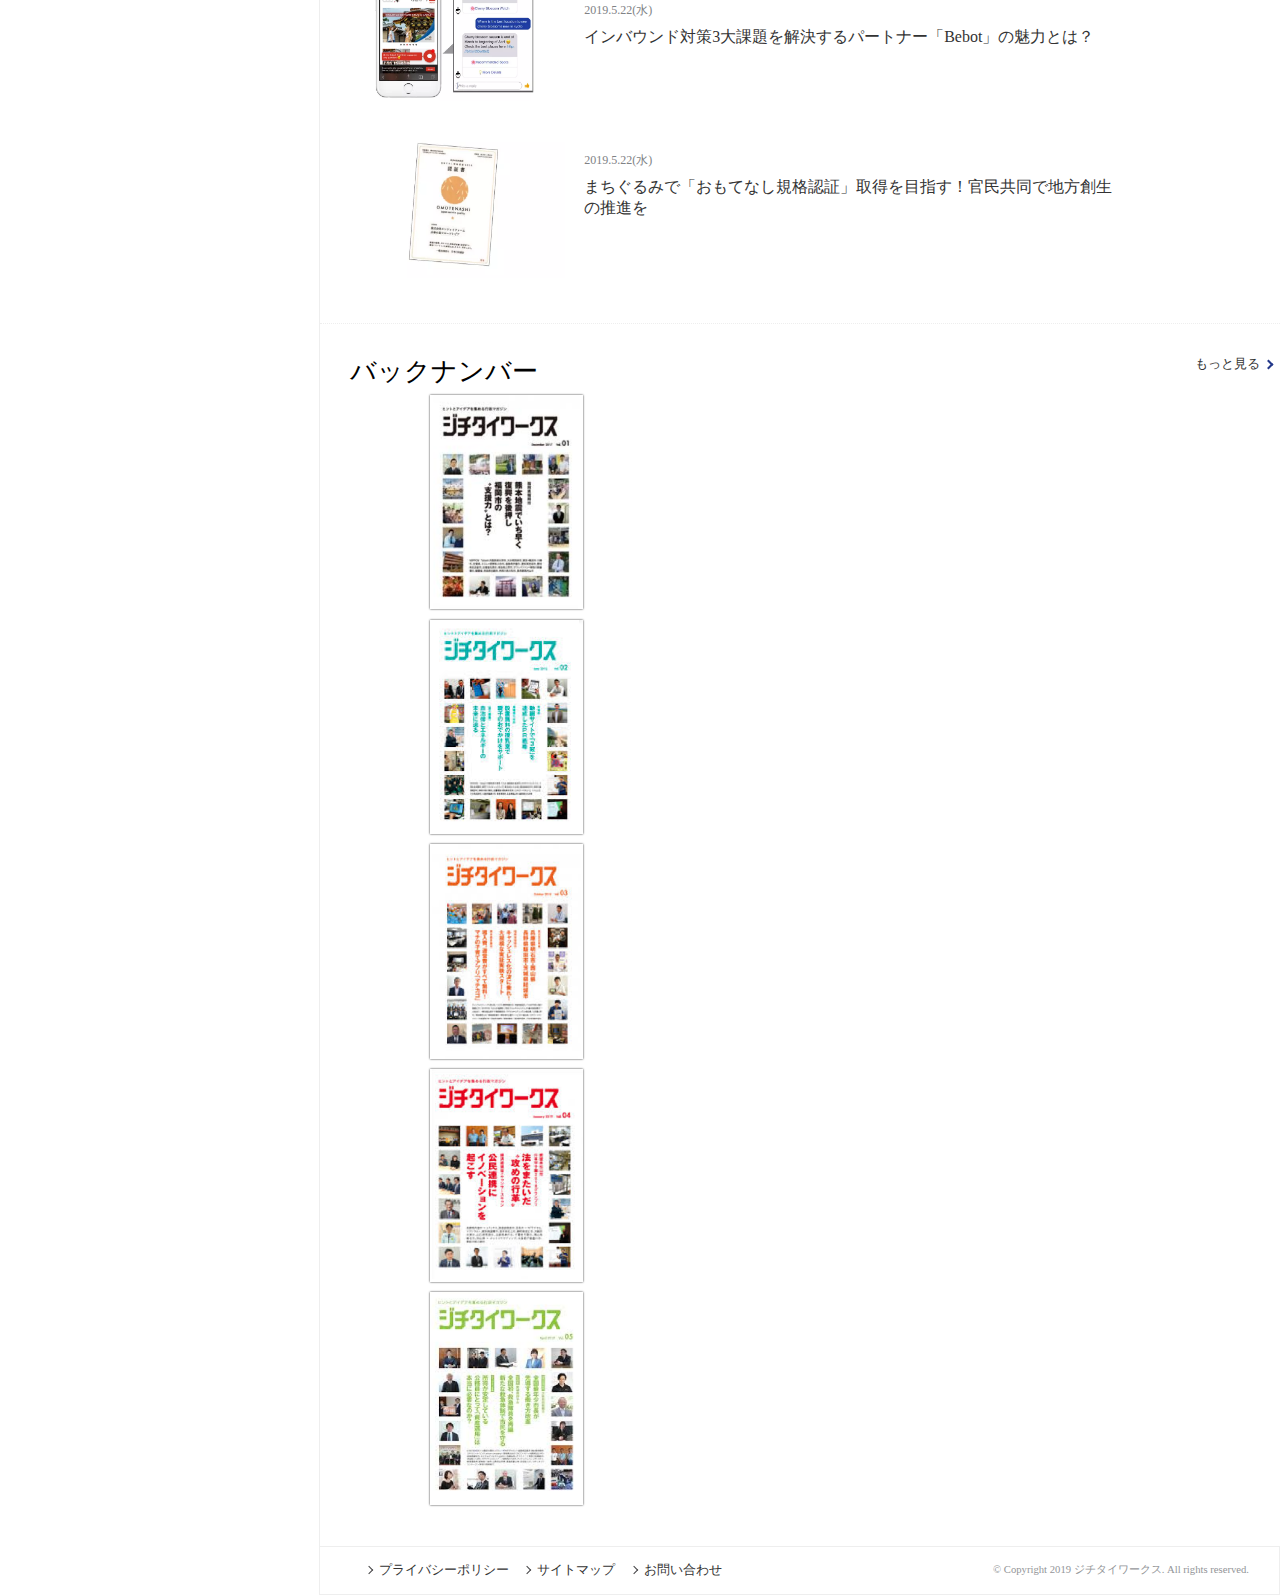
==== commit 070a82df: "個人会員申し込みページ追加 遷移先ファイルの指定　七夕" ====
--- a/index.html
+++ b/index.html
@@ -6,7 +6,7 @@
 <meta http-equiv="X-UA-Compatible" content="ie=edge">
 <meta name="viewport" content="width=device-width, initial-scale=1, minimum-scale=1, maximum-scale=1, user-scalable=no">
 <title>Document</title>
-<link rel="stylesheet" href="css/style.css">
+<link rel="stylesheet" href="././css/style.css">
 <link rel="stylesheet" href="css/backnum.css">
 <link href="js/slick/slick-theme.css" rel="stylesheet" type="text/css">
 <link href="js/slick/slick.css" rel="stylesheet" type="text/css">
@@ -18,14 +18,14 @@
 <body>
 <header>
   <div class="header_inner">
-    <div class="header_logo"><a href="./"><img src="img/ziti_logo.png" alt="ジチタイワークス"></a></div>
+    <div class="header_logo"><a href="index.html"><img src="img/ziti_logo.png" alt="ジチタイワークス"></a></div>
     <div class="header_right">
       <nav>
         <ul>
-          <li><a href="">インタビュー記事</a></li>
+          <li><a href="article.html">インタビュー記事</a></li>
           <li><a href="">改善事例データベース</a></li>
           <li><a href="">イベント情報</a></li>
-          <li><a href="">バックナンバー</a></li>
+          <li><a href="backnum.html">バックナンバー</a></li>
         </ul>
       </nav>
       <div class="header_other">
@@ -37,7 +37,7 @@
             </div>
           </form>
         </div>
-        <div class="individual_member_box"> <a href="">
+        <div class="individual_member_box"> <a href="individual_member.html">
           <div class="individual_member_inner"> <img src="img/individual_member_icon.png" alt="">
             <p>個人会員申し込み</p>
           </div>
@@ -52,10 +52,10 @@
         <div> <span></span> <span></span> <span></span> </div>
       </div>
       <ul class="nav-bar">
-        <li><a href="">インタビュー記事</a></li>
+        <li><a href="article.html">インタビュー記事</a></li>
         <li><a href="">改善事例データベース</a></li>
         <li><a href="">イベント情報</a></li>
-        <li><a href="">バックナンバー</a></li>
+        <li><a href="backnum.html">バックナンバー</a></li>
         <li>
           <div class="input_box burger_input">
             <form class="" action="" method="post">
@@ -67,7 +67,7 @@
           </div>
         </li>
         <li>
-          <div class="individual_member_box burger_individual_member"> <a href="">
+          <div class="individual_member_box burger_individual_member"> <a href="individual_member.html">
             <div class="individual_member_inner burger_individual_member_inner"> <img src="img/individual_member_icon.png" alt="">
               <p>個人会員申し込み</p>
             </div>
@@ -632,11 +632,11 @@
     <div class="side_box03"> <a href=""> <img src="img/side_wanted_img.png" alt=""> </a> </div>
     <div class="side_box04">
       <ul>
-        <li><a href="">ジチタイワークスとは</a></li>
-        <li><a href="">個人会員について</a></li>
-        <!--<li><a href="">SNSアカウント</a></li>-->
+        <li><a href="about.html">ジチタイワークスとは</a></li>
+        <li><a href="individual_member.html">個人会員について</a></li>
+        <li><a href="">SNSアカウント</a></li>
         <li><a href="https://www.zaigenkakuho.com" target="_blank">運営会社</a></li>
-        <li><a href="">広告掲載について</a></li>
+        <li><a href="https://www.zaigenkakuho.com/ad/jichitai-works" target="_blank">広告掲載について</a></li>
       </ul>
       <ul class="side_box04_sp_add">
         <li><a href="" class="arrow bread_arrow">プライバシーポリシー</a></li>
--- a/css/style.css
+++ b/css/style.css
@@ -1752,7 +1752,7 @@
   border-bottom: 1px solid #23388A;
   width: 6px;
   top: 5px;
-  left: 0px;
+  left: 0;
   height: 6px;
   transform: rotate(45deg);
 }
@@ -1766,7 +1766,7 @@
   border-bottom: 0;
   width: 6px;
   top: 10px;
-  left: 0px;
+  left: 0;
   height: 6px;
   transform: rotate(45deg);
 }
@@ -1975,6 +1975,10 @@
 
 .top_breadcrumbs ul li .bread_first {
   vertical-align: middle;
+}
+
+.top_breadcrumbs ul li .bread_arrow {
+  padding: 0 10px;
 }
 
 .top_breadcrumbs ul li .bread_arrow {
@@ -3099,3 +3103,427 @@
   right: 8%;
   margin-top: -4px;
 }
+
+.about_title {
+  padding: 10px;
+  font-weight: normal;
+}
+
+@media screen and (min-width: 768px) {
+  .about_title {
+    padding: 20px 30px 10px;
+  }
+}
+
+.about_title .about_title_inner h2 {
+  position: relative;
+  margin: 0;
+  font-size: 14px;
+  padding-left: 15px;
+  color: #414042;
+  font-weight: normal;
+}
+
+@media screen and (min-width: 768px) {
+  .about_title .about_title_inner h2 {
+    font-size: 1.5vw;
+    padding-left: 28px;
+  }
+}
+
+.about_title .about_title_inner h2:before {
+  content: '';
+  position: absolute;
+  top: 50%;
+  display: inline-block;
+  width: 1.8vw;
+  height: 1px;
+  background-color: #414042;
+  left: 0;
+}
+
+.about_box01 {
+  padding: 10px;
+}
+
+@media screen and (min-width: 768px) {
+  .about_box01 {
+    padding: 0 30px 10px;
+  }
+}
+
+.about_box01 .about_box01_inner img {
+  width: 100%;
+  height: auto;
+}
+
+.about_box02 {
+  padding: 0 10px 40px;
+}
+
+@media screen and (min-width: 768px) {
+  .about_box02 {
+    border-bottom: 1.5px dotted #eee;
+    padding: 0 30px 60px;
+  }
+}
+
+.about_box02 .about_box02_title {
+  text-align: center;
+  font-size: 18px;
+  font-weight: normal;
+  margin: 20px 0;
+}
+
+@media screen and (min-width: 768px) {
+  .about_box02 .about_box02_title {
+    font-size: 2.5vw;
+  }
+}
+
+.about_box02 p {
+  width: 90%;
+  font-size: 16px;
+  margin: 0 auto;
+}
+
+@media screen and (min-width: 768px) {
+  .about_box02 p {
+    width: 80%;
+    font-size: 1vw;
+  }
+}
+
+.about_footer {
+  width: 100%;
+  border: none;
+}
+
+@media screen and (min-width: 768px) {
+  .about_footer {
+    display: block;
+  }
+}
+
+@media screen and (max-width: 768px) {
+  .about_footer {
+    display: none;
+  }
+}
+
+@media screen and (max-width: 768px) {
+  .about_footer_pc {
+    display: block;
+  }
+}
+
+@media screen and (min-width: 768px) {
+  .about_footer_pc {
+    display: none;
+  }
+}
+
+.im_title {
+  padding: 10px 10px 0 10px;
+}
+
+@media screen and (min-width: 768px) {
+  .im_title {
+    padding: 20px 40px;
+  }
+}
+
+.im_title h2 {
+  position: relative;
+  margin: 0;
+  padding-left: 25px;
+  color: #414042;
+  font-weight: normal;
+}
+
+@media screen and (min-width: 768px) {
+  .im_title h2 {
+    font-size: 1.5vw;
+    padding-left: 2vw;
+  }
+}
+
+.im_title h2:before {
+  content: '';
+  position: absolute;
+  top: 50%;
+  display: inline-block;
+  width: 1.5vw;
+  height: 1px;
+  background-color: #414042;
+  left: 0;
+}
+
+@media screen and (max-width: 768px) {
+  .im_title h2:before {
+    width: 20px;
+  }
+}
+
+.im_box01 {
+  padding: 10px;
+  border-bottom: 1px solid #eee;
+  overflow: hidden;
+}
+
+@media screen and (min-width: 768px) {
+  .im_box01 {
+    padding: 0 30px 30px;
+  }
+}
+
+.im_box01 .im_box01_inner_text {
+  padding: 10px;
+  box-sizing: border-box;
+  border-bottom: 2px dotted #ccc;
+}
+
+@media screen and (min-width: 768px) {
+  .im_box01 .im_box01_inner_text {
+    margin-left: 2.5vw;
+    padding: 0 0 20px;
+    font-size: 1vw;
+  }
+}
+
+.im_box01 .im_box01_inner {
+  width: 80%;
+  padding: 20px 2.5vw;
+  box-sizing: border-box;
+}
+
+@media screen and (max-width: 768px) {
+  .im_box01 .im_box01_inner {
+    width: 100%;
+    padding: 10px;
+  }
+}
+
+.im_box01 .im_box01_inner .im_form {
+  margin-top: 20px;
+}
+
+@media screen and (min-width: 768px) {
+  .im_box01 .im_box01_inner .im_form p {
+    font-size: 1.5vw;
+  }
+}
+
+.im_box01 .im_box01_inner .im_form .form_item {
+  margin-top: 20px;
+  position: relative;
+}
+
+@media screen and (min-width: 768px) {
+  .im_box01 .im_box01_inner .im_form .form_item {
+    display: -webkit-flex;
+    display: -ms-flex;
+    display: flex;
+  }
+}
+
+.im_box01 .im_box01_inner .im_form .form_item .form_name {
+  padding: 0.8vw 0;
+}
+
+@media screen and (min-width: 768px) {
+  .im_box01 .im_box01_inner .im_form .form_item .form_name {
+    font-size: 1vw;
+    width: 30%;
+  }
+}
+
+.im_box01 .im_box01_inner .im_form .form_item .form_textarea_name {
+  padding: 0;
+}
+
+.im_box01 .im_box01_inner .im_form .form_item .form_input {
+  width: 100%;
+  background: #eee;
+  outline: none;
+  border: none;
+  border-radius: 15px;
+  padding: 10px 20px;
+  margin-top: 10px;
+  box-sizing: border-box;
+  vertical-align: middle;
+  position: relative;
+}
+
+@media screen and (min-width: 768px) {
+  .im_box01 .im_box01_inner .im_form .form_item .form_input {
+    width: 70%;
+    padding: 0.8vw 20px;
+    margin-top: 0;
+  }
+}
+
+.im_box01 .im_box01_inner .im_form .form_item .cp_ipselect {
+  overflow: hidden;
+  width: 20%;
+  text-align: center;
+}
+
+.im_box01 .im_box01_inner .im_form .form_item .cp_ipselect select {
+  width: 100%;
+  padding-right: 1em;
+  cursor: pointer;
+  text-indent: 0.01px;
+  text-overflow: ellipsis;
+  border: none;
+  outline: none;
+  background: transparent;
+  background-image: none;
+  box-shadow: none;
+  -webkit-appearance: none;
+  appearance: none;
+}
+
+@media screen and (max-width: 375px) {
+  .im_box01 .im_box01_inner .im_form .form_item .cp_ipselect {
+    margin-top: 10px;
+  }
+}
+
+.im_box01 .im_box01_inner .im_form .form_item .cp_ipselect select:-ms-expand {
+  display: none;
+}
+
+.im_box01 .im_box01_inner .im_form .form_item .cp_ipselect.cp_sl04 {
+  width: 100%;
+  position: relative;
+  border-radius: 2px;
+  border: 2px solid #eee;
+  border-radius: 15px;
+  background: #eee;
+}
+
+@media screen and (min-width: 768px) {
+  .im_box01 .im_box01_inner .im_form .form_item .cp_ipselect.cp_sl04 {
+    width: 20%;
+  }
+}
+
+.im_box01 .im_box01_inner .im_form .form_item .cp_ipselect.cp_sl04:before {
+  position: absolute;
+  top: 11px;
+  right: 0.8em;
+  width: 8px;
+  height: 8px;
+  padding: 0;
+  content: '';
+  border-top: 1px solid #000;
+  border-right: 1px solid #000;
+  transform: translateX(-50%) rotate(135deg);
+  pointer-events: none;
+}
+
+@media screen and (max-width: 768px) {
+  .im_box01 .im_box01_inner .im_form .form_item .cp_ipselect.cp_sl04:before {
+    top: 9px;
+  }
+}
+
+@media screen and (min-width: 1500px) {
+  .im_box01 .im_box01_inner .im_form .form_item .cp_ipselect.cp_sl04:before {
+    top: 1vw;
+  }
+}
+
+.im_box01 .im_box01_inner .im_form .form_item .cp_ipselect.cp_sl04 select {
+  padding: 7px 38px 0 20px;
+  font-size: 15px;
+}
+
+@media screen and (max-width: 768px) {
+  .im_box01 .im_box01_inner .im_form .form_item .cp_ipselect.cp_sl04 select {
+    padding: 5px 38px 3px 20px;
+  }
+}
+
+@media screen and (min-width: 1500px) {
+  .im_box01 .im_box01_inner .im_form .form_item .cp_ipselect.cp_sl04 select {
+    padding: 0.9vw 38px 0 20px;
+  }
+}
+
+.im_box01 .im_box01_inner .im_form .form_item .required {
+  display: inline-block;
+  margin-left: 10px;
+  padding: 2px 8px;
+  font-size: 0.2vw;
+  background: #BE1E2D;
+  color: #fff;
+}
+
+@media screen and (min-width: 768px) {
+  .im_box01 .im_box01_inner .im_form .form_item .required {
+    margin-left: 0;
+    margin-right: 15px;
+    float: right;
+  }
+}
+
+.im_box01 .im_box01_inner .im_form .im_submit_btn {
+  margin-top: 10px;
+  display: inline-block;
+  cursor: pointer;
+  border: none;
+  outline: none;
+  background: #23388A;
+  border-radius: 25px;
+  width: 80%;
+  padding: 15px 0;
+  margin-bottom: 20px;
+}
+
+@media screen and (min-width: 768px) {
+  .im_box01 .im_box01_inner .im_form .im_submit_btn {
+    width: 40%;
+    padding: 10px 0;
+    margin-bottom: 0;
+  }
+}
+
+.im_box01 .im_box01_inner .im_form .im_submit_btn p {
+  margin: 0;
+  font-size: 1.3vw;
+  color: #fff;
+}
+
+@media screen and (min-width: 768px) {
+  .im_box01 .im_box01_inner .im_form .im_submit_btn p {
+    font-size: 16vw;
+  }
+}
+
+.im_box01 .im_box01_inner .im_form .im_form_add {
+  text-align: center;
+  width: 100%;
+  float: right;
+}
+
+.im_box01 .im_box01_inner .im_form .im_form_add .im_pp_box {
+  text-align: center;
+  margin-top: 10px;
+}
+
+.im_box01 .im_box01_inner .im_form .im_form_add .im_pp_box .pp_link {
+  display: inline-block;
+}
+
+.im_box01 .im_box01_inner .im_form .im_form_add .pp_link a {
+  text-decoration: underline;
+  color: #23388A;
+  user-select: none;
+}
+
+.im_box01 .im_box01_inner .im_form .im_form_add p {
+  user-select: none;
+  font-size: 14px;
+}
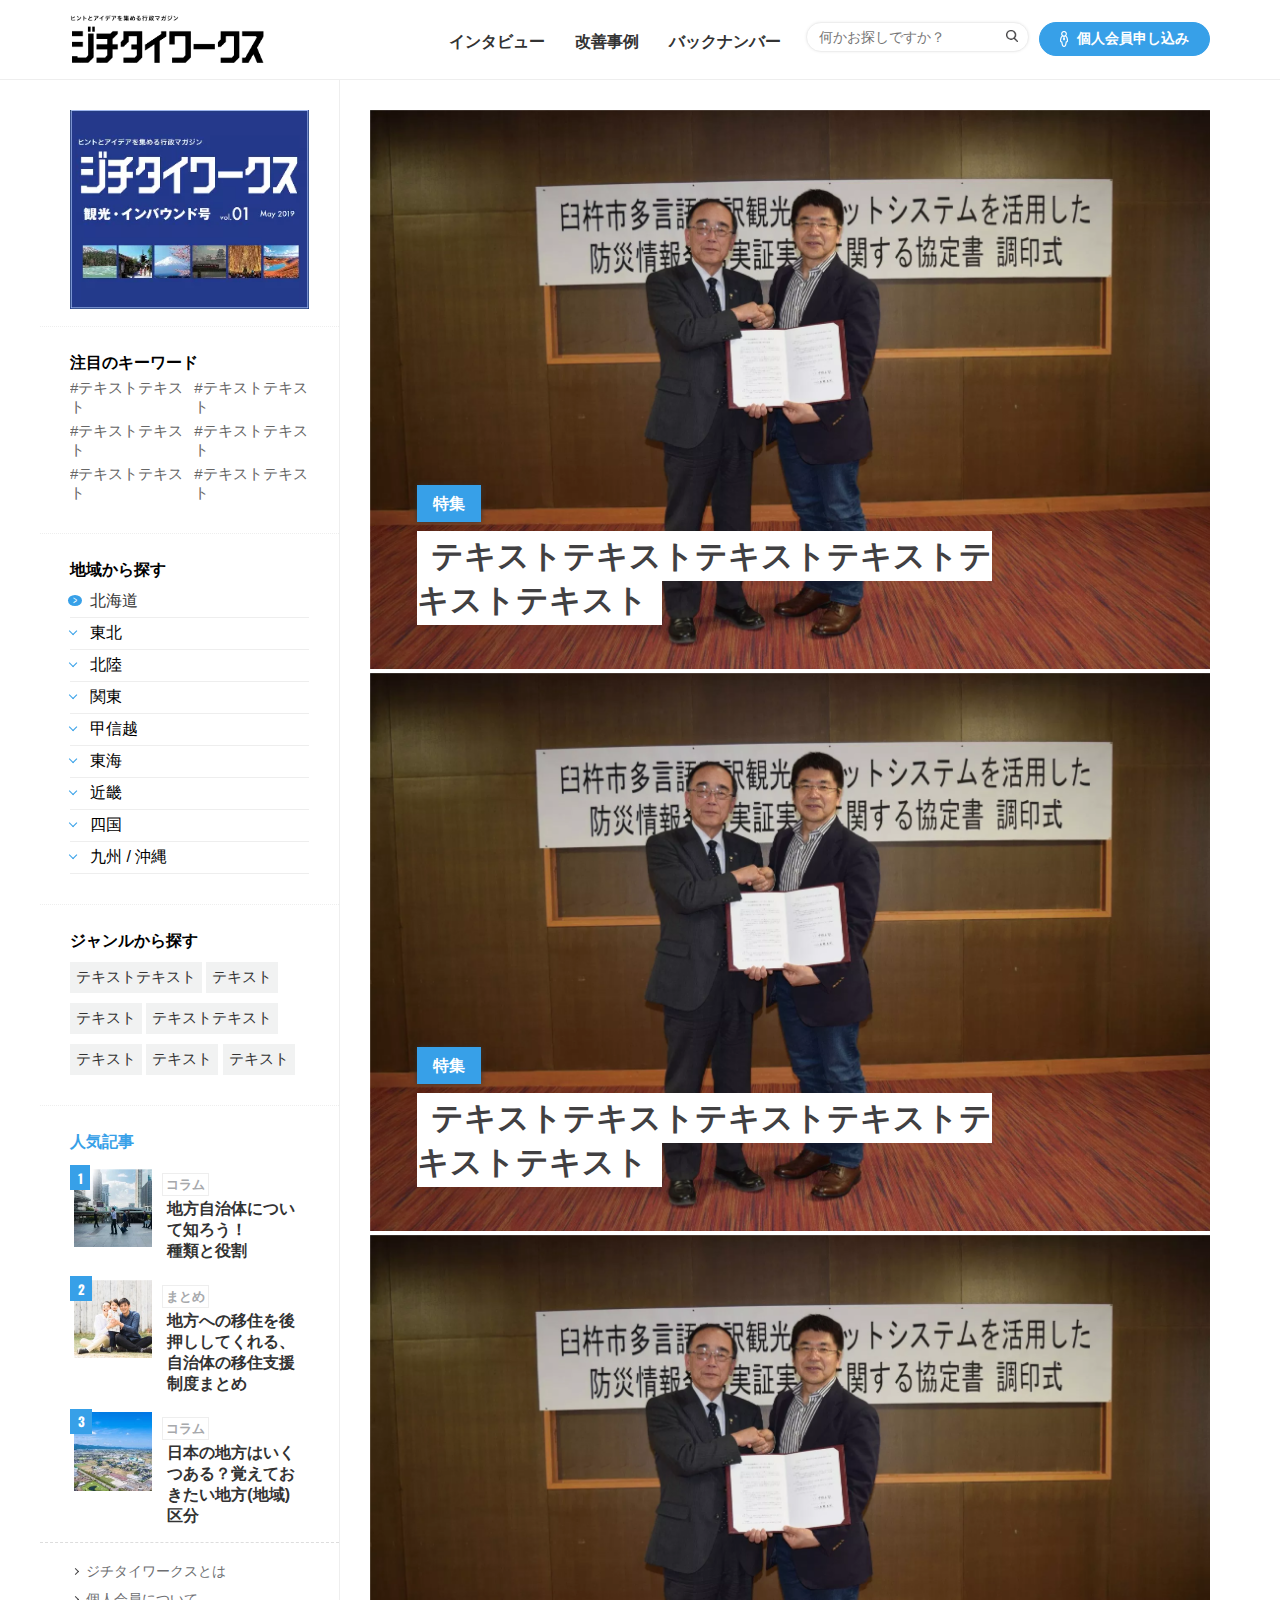
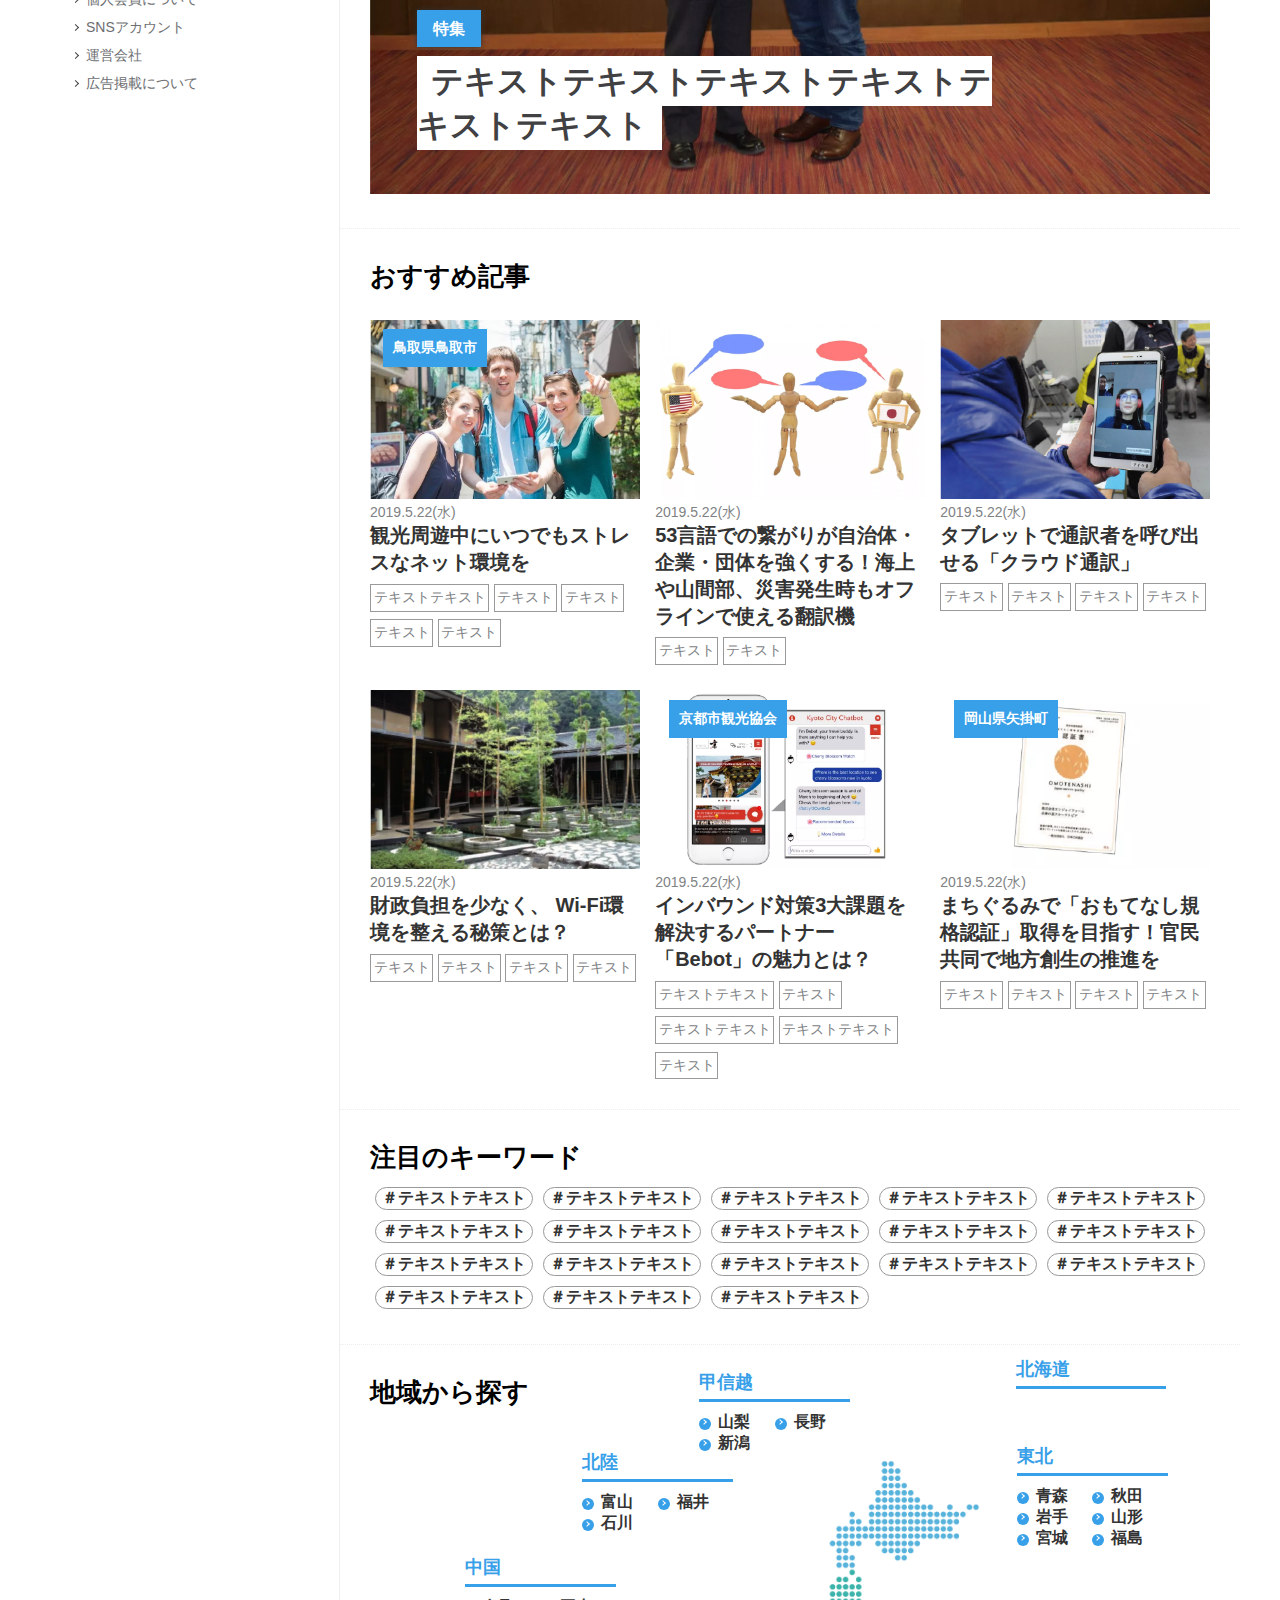
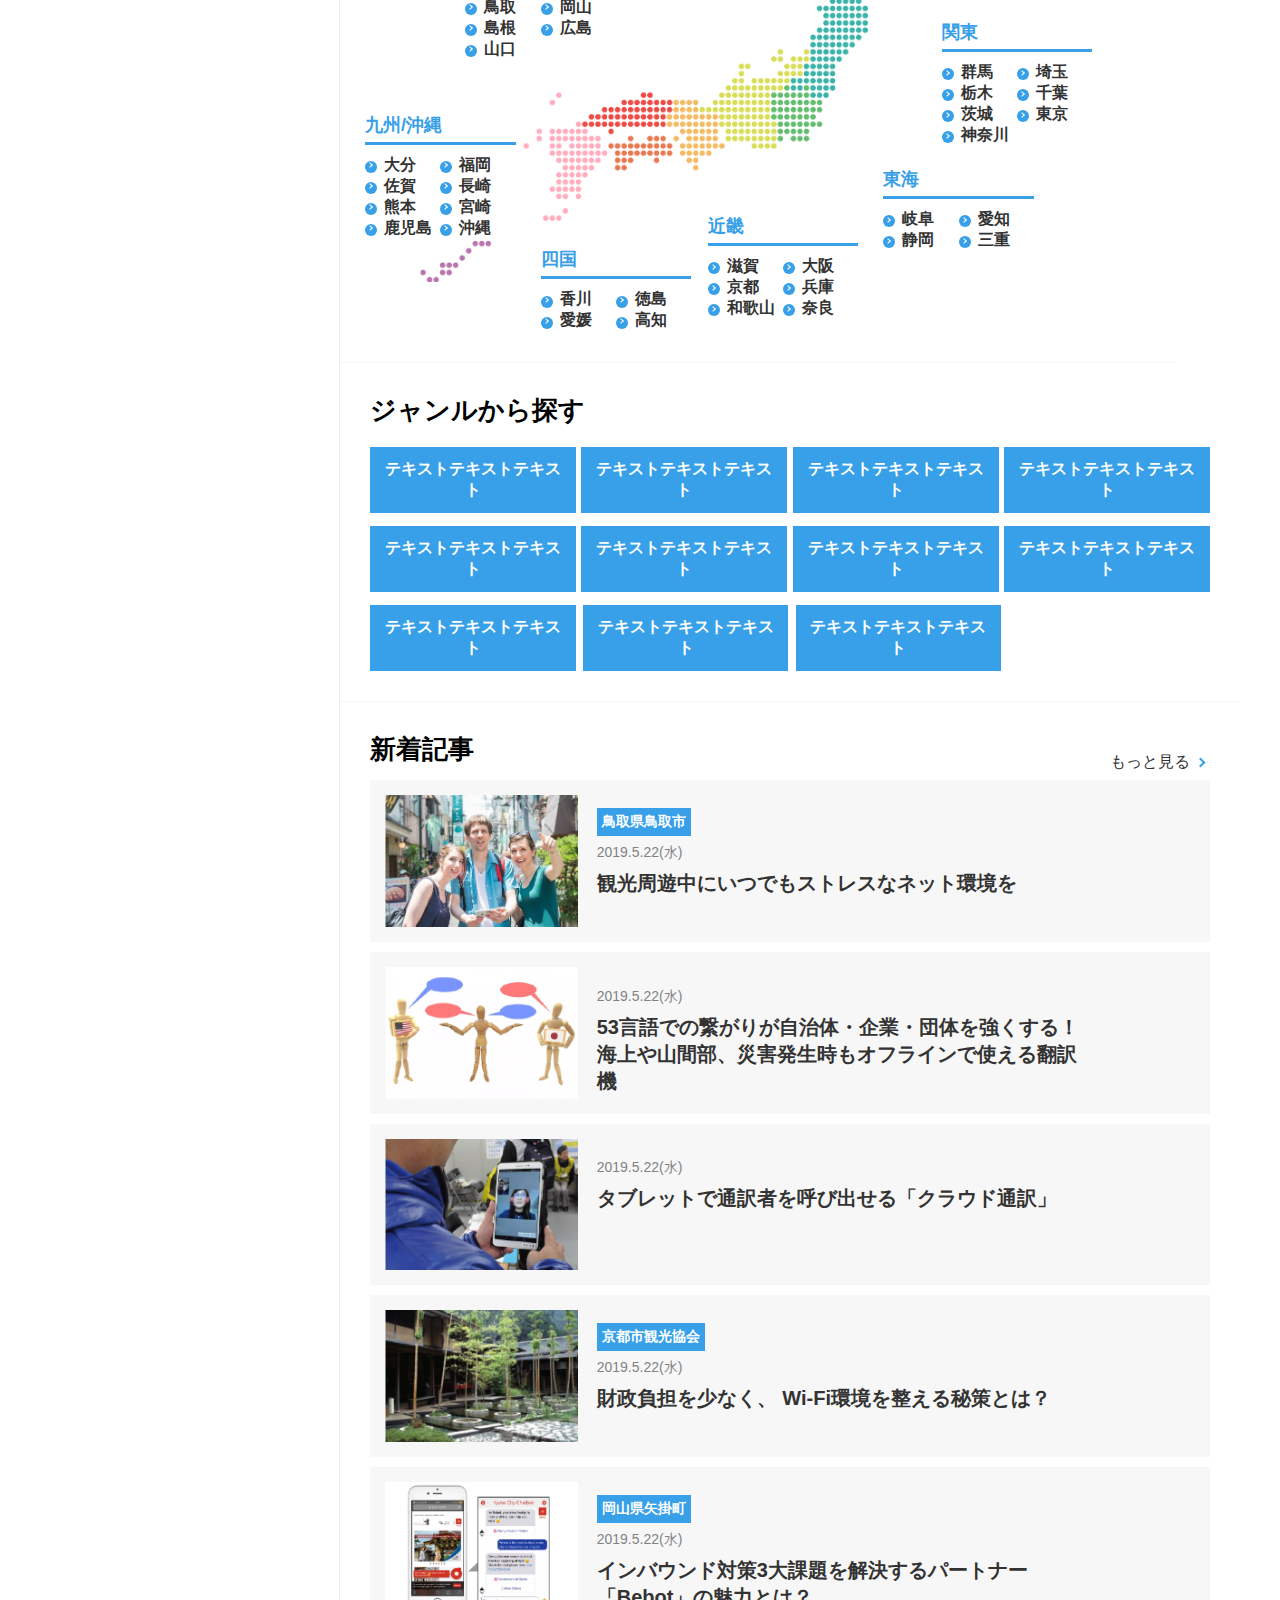
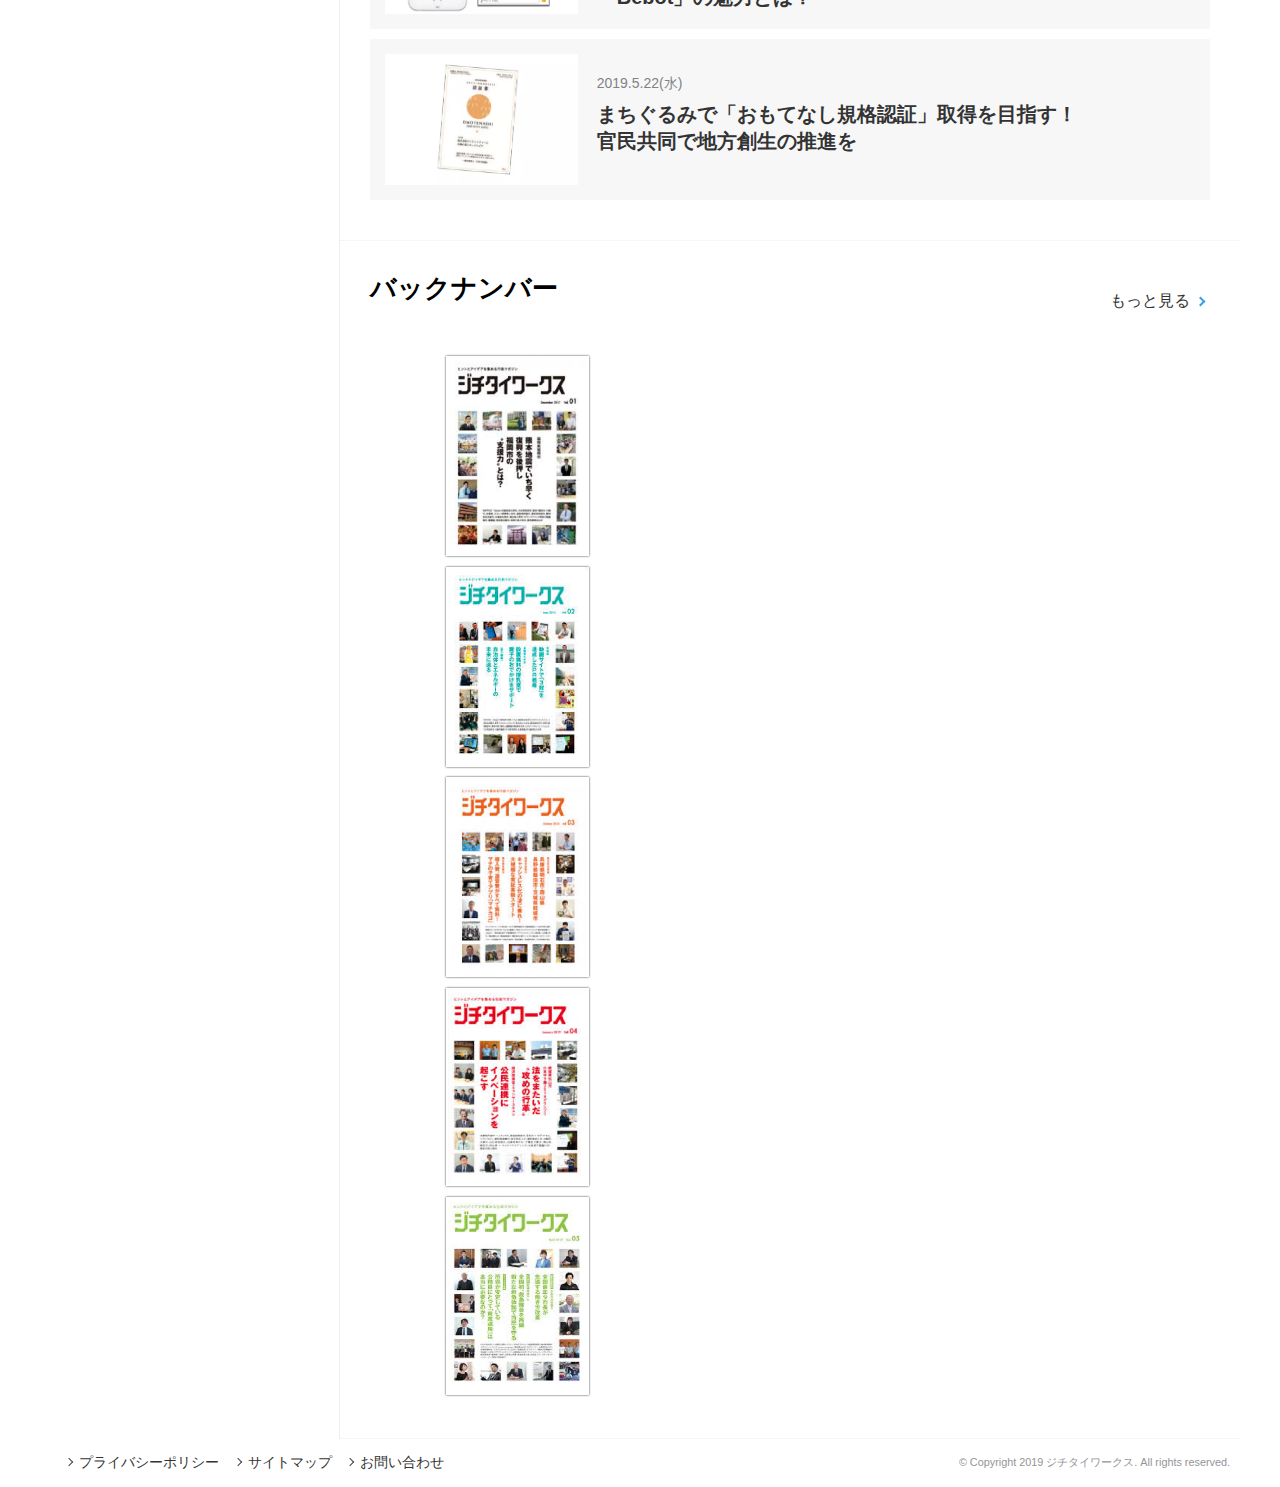
==== commit 203ac424: "backnum 追加　七夕" ====
--- a/index.html
+++ b/index.html
@@ -22,10 +22,9 @@
     <div class="header_right">
       <nav>
         <ul>
-          <li><a href="article.html">インタビュー記事</a></li>
-          <li><a href="">改善事例データベース</a></li>
-          <li><a href="">イベント情報</a></li>
-          <li><a href="backnum.html">バックナンバー</a></li>
+            <li><a href="article.html">インタビュー</a></li>
+            <li><a href="">改善事例</a></li>
+            <li><a href="backnum.html">バックナンバー</a></li>
         </ul>
       </nav>
       <div class="header_other">
@@ -52,10 +51,9 @@
         <div> <span></span> <span></span> <span></span> </div>
       </div>
       <ul class="nav-bar">
-        <li><a href="article.html">インタビュー記事</a></li>
-        <li><a href="">改善事例データベース</a></li>
-        <li><a href="">イベント情報</a></li>
-        <li><a href="backnum.html">バックナンバー</a></li>
+            <li><a href="article.html">インタビュー</a></li>
+            <li><a href="">改善事例</a></li>
+            <li><a href="backnum.html">バックナンバー</a></li>
         <li>
           <div class="input_box burger_input">
             <form class="" action="" method="post">
@@ -87,7 +85,7 @@
           </div>
           </a> </li>
         <li> <a href="#"> <img src="img/slide_img01.png" alt="image02">
-          <div class="slick_text"> <span>2019.05.22(水)</span>
+          <div class="slick_text"> <span class="slick_feature">特集</span>
             <p><span>テキストテキストテキストテキストテキストテキスト</span></p>
           </div>
           </a> </li>
@@ -405,7 +403,7 @@
           <div class="new_column_left"> <img src="img/recommend_img01.png" alt=""> </div>
           <div class="new_column_right"> <span>鳥取県鳥取市</span>
             <time>2019.5.22(水)</time>
-            <p>観光周遊中にいつでもストレスなネット環境を</h4>
+            <h4>観光周遊中にいつでもストレスなネット環境を</h4>
           </div>
           </a> </li>
         <li> <a href="">
@@ -651,7 +649,7 @@
 
   <!-- メインコンテンツ -->
 </main>
-<footer>
+<footer><div id="footer">
   <div class="breadcrumbs">
     <ul>
       <li><a href="" class="arrow bread_arrow">プライバシーポリシー</a></li>
@@ -660,6 +658,7 @@
     </ul>
   </div>
   <div class="copy_write"> <small>© Copyright 2019 ジチタイワークス. All rights reserved.</small> </div>
+  </div>
 </footer>
 </body>
 </html>
--- a/css/style.css
+++ b/css/style.css
@@ -1,3529 +1,3310 @@
-@charset "UTF-8";
-body {
-  max-width: 2000px;
-  width: 100%;
-  margin: 0;
-  padding: 0;
-}
-
-body header {
-  margin: 0;
-  padding: 0;
-  border-bottom: 1px solid #eee;
-}
-
-@media screen and (max-width: 375px) {
-  body header {
-    border: none;
-  }
-}
-
-body a {
-  text-decoration: none;
-  color: #333;
-}
-
-body a:hover {
-  opacity: 0.8;
-}
-
-body ul {
-  list-style: none;
-  margin: 0;
-  padding: 0;
-}
-
-.attention_text {
-  display: inline-block;
-  margin-top: 10px;
-}
-
-.attention_text:before {
-  content: "※";
-}
-
-.main_box_border {
-  padding-bottom: 3vw;
-  border-bottom: 1.5px dotted #eee;
-}
-
-@media screen and (max-width: 768px) {
-  .main_box_border {
-    padding-bottom: 4vw;
-    border-bottom: 1.5px dotted #eee;
-  }
-}
-
-.main_box_border:last-of-type {
-  border: none;
-}
-
-.main_title {
-  margin: 0;
-  font-size: 2vw;
-  font-weight: normal;
-}
-
-@media screen and (max-width: 375px) {
-  .main_title {
-    font-size: 5vw;
-  }
-}
-
-.input_box {
-  vertical-align: top;
-  padding: 0.6vw 0;
-  box-sizing: border-box;
-  margin-right: 5px;
-}
-
-@media screen and (min-width: 1800px) {
-  .input_box {
-    padding: 20px 0;
-    margin-right: 15px;
-  }
-}
-
-.input_box .input_inner {
-  border: 1px solid #eee;
-  box-shadow: 0 0 3px #eee;
-  padding: 0.49vw 2vw;
-  box-sizing: border-box;
-  box-sizing: border-box;
-  border-radius: 25px;
-  background: #fff;
-  font-size: 1.2vw;
-}
-
-.input_box .input_inner input {
-  font-size: 1vw;
-  outline: none;
-  border: none;
-}
-
-.input_box .input_inner button {
-  display: inline;
-  vertical-align: text-bottom;
-  border: none;
-  outline: none;
-  margin: 0;
-  padding: 0;
-  background: #fff;
-}
-
-.input_box .input_inner button img {
-  display: inline-block;
-  width: 1.1vw;
-  background: #fff;
-}
-
-.individual_member_box {
-  vertical-align: top;
-  padding: 0.6vw 0;
-  box-sizing: border-box;
-}
-
-@media screen and (min-width: 1800px) {
-  .individual_member_box {
-    padding: 20px 0;
-  }
-}
-
-.individual_member_box a {
-  display: inline-block;
-  width: 100%;
-  height: 100%;
-}
-
-.individual_member_box a .individual_member_inner {
-  border-radius: 25px;
-  padding: 0 0.8vw;
-  box-sizing: border-box;
-  border: 1px solid #23388A;
-  font-size: 1.2vw;
-  background: #23388A;
-  text-align: center;
-  color: #fff;
-}
-
-.individual_member_box a .individual_member_inner p {
-  display: inline-block;
-  margin: 0.5vw 0;
-}
-
-.individual_member_box a .individual_member_inner img {
-  width: 7%;
-  height: auto;
-  vertical-align: middle;
-}
-
-/* モーダル */
-.modal-content-each {
-  position: fixed;
-  display: none;
-  z-index: 2;
-  width: 80%;
-  max-width: 800px;
-  margin: 0;
-  padding: 30px 20px 10px;
-  border: 1px solid #aaa;
-  border-radius: 5px;
-  background: #fff;
-}
-
-.modal-content-each p {
-  margin: 15px 0;
-  padding: 0;
-  font-size: 14px;
-}
-
-.modal-content-each h4 {
-  text-align: center;
-  font-size: 14px;
-}
-
-.modal-overlay-each {
-  z-index: 1;
-  display: none;
-  position: fixed;
-  top: 0;
-  left: 0;
-  width: 100%;
-  height: 120%;
-  background-color: rgba(0, 0, 0, 0.3);
-}
-
-@media screen and (min-width: 768px) {
-  .modal-open-each {
-    display: none;
-  }
-}
-
-.modal-open-each:hover {
-  cursor: pointer;
-}
-
-.modal-close-each {
-  position: absolute;
-  color: #b3b3b3;
-  width: 30px;
-  height: 30px;
-  text-align: center;
-  font-size: 18px;
-  top: 0;
-  right: 0;
-}
-
-.modal-close-each:hover {
-  cursor: pointer;
-}
-
-.header_inner {
-  margin: 0;
-  padding: 15px 30px;
-  box-sizing: border-box;
-  overflow: hidden;
-}
-
-@media screen and (max-width: 375px) {
-  .header_inner {
-    padding: 8px 20px;
-  }
-}
-
-.header_inner .header_logo {
-  width: 17%;
-  max-width: 310px;
-  float: left;
-}
-
-@media screen and (min-width: 1800px) {
-  .header_inner .header_logo {
-    width: 18%;
-  }
-}
-
-@media screen and (max-width: 375px) {
-  .header_inner .header_logo {
-    width: 50%;
-  }
-}
-
-.header_inner .header_logo img {
-  width: 100%;
-  height: auto;
-  vertical-align: text-bottom;
-}
-
-.header_inner .header_right {
-  height: auto;
-  float: right;
-  overflow: hidden;
-  display: -webkit-flex;
-  display: -ms-flex;
-  display: flex;
-  justify-content: space-between;
-}
-
-@media (max-width: 1024px) {
-  .header_inner .header_right {
-    display: none;
-  }
-}
-
-.header_inner .header_right ul {
-  display: -webkit-flex;
-  display: -ms-flex;
-  display: flex;
-  justify-content: space-between;
-  margin: 0;
-  padding: 0;
-}
-
-.header_inner .header_right ul li {
-  margin: 0;
-  font-size: 0.9vw;
-  padding: 1.7vw 1.8vw 1.3vw 0;
-  box-sizing: border-box;
-}
-
-@media screen and (min-width: 1800px) {
-  .header_inner .header_right ul li {
-    padding: 2vw 1.8vw 1.3vw 0;
-  }
-  .header_inner .header_right ul li a {
-    outline: none;
-  }
-}
-
-.header_inner .header_right .header_other {
-  display: -webkit-flex;
-  display: -ms-flex;
-  display: flex;
-}
-
-@media (max-width: 768px) {
-  .header_inner {
-    /* メニューopen時 */
-  }
-  .header_inner #nav_toggle {
-    display: inline-block;
-    width: 35px;
-    height: 35px;
-    position: absolute;
-    top: 16px;
-    right: 10px;
-    z-index: 200;
-    background: #23388A;
-    border-radius: 25px;
-  }
-  .header_inner #nav_toggle div {
-    position: relative;
-  }
-  .header_inner #nav_toggle div span {
-    display: block;
-    height: 3px;
-    background: #fff;
-    position: absolute;
-    width: 35%;
-    left: 11.5px;
-    -webkit-transition: 0.5s ease-in-out;
-    -moz-transition: 0.5s ease-in-out;
-    transition: 0.5s ease-in-out;
-  }
-  .header_inner #nav_toggle div span:nth-child(1) {
-    top: 11px;
-  }
-  .header_inner #nav_toggle div span:nth-child(2) {
-    top: 17px;
-  }
-  .header_inner #nav_toggle div span:nth-child(3) {
-    top: 23px;
-  }
-  .header_inner .open #nav_toggle span:nth-child(1) {
-    top: 16px;
-    -webkit-transform: rotate(135deg);
-    -moz-transform: rotate(135deg);
-    transform: rotate(135deg);
-  }
-  .header_inner .open #nav_toggle span:nth-child(2) {
-    width: 0;
-    left: 50%;
-  }
-  .header_inner .open #nav_toggle span:nth-child(3) {
-    top: 16px;
-    -webkit-transform: rotate(-135deg);
-    -moz-transform: rotate(-135deg);
-    transform: rotate(-135deg);
-  }
-}
-
-.header_inner .nav-bar {
-  display: none;
-}
-
-@media (max-width: 768px) {
-  .header_inner .nav-bar {
-    width: 100%;
-    height: auto;
-    text-align: center;
-    list-style: none;
-    background: #fff;
-    padding: 55px 0 20px;
-    box-sizing: border-box;
-    position: absolute;
-    top: 0;
-    left: 0;
-    z-index: 100;
-  }
-  .header_inner .nav-bar .sub-manu-taggle:nth-child(1) {
-    margin-top: 65px;
-  }
-  .header_inner .nav-bar li {
-    border-bottom: 1px solid #eee;
-  }
-  .header_inner .nav-bar li:nth-child(n+5) {
-    border: none;
-  }
-  .header_inner .nav-bar li a {
-    display: inline-block;
-    width: 100%;
-    height: 100%;
-    padding: 15px;
-    box-sizing: border-box;
-    color: #414042;
-  }
-  .header_inner .nav-bar li .burger_input {
-    margin: 8px;
-  }
-  .header_inner .nav-bar li .burger_input .burger_input_inner {
-    padding: 12px 0;
-    box-sizing: border-box;
-  }
-  .header_inner .nav-bar li .burger_input .burger_input_inner input {
-    font-size: 16px;
-    width: 85%;
-  }
-  .header_inner .nav-bar li .burger_input .burger_input_inner img {
-    width: 18px;
-    vertical-align: bottom;
-  }
-  .header_inner .nav-bar li .burger_individual_member {
-    padding: 0;
-  }
-  .header_inner .nav-bar li .burger_individual_member a {
-    padding: 0;
-  }
-  .header_inner .nav-bar li .burger_individual_member a .individual_member_inner {
-    width: 95%;
-    margin: 0 auto;
-    padding: 5px 0;
-    box-sizing: border-box;
-    font-size: 16px;
-  }
-  .header_inner .nav-bar li .burger_individual_member a .individual_member_inner p {
-    vertical-align: middle;
-    margin-left: 5px;
-  }
-  .header_inner .nav-bar li .burger_individual_member a .individual_member_inner img {
-    width: 16px;
-  }
-}
-
-main {
-  display: -webkit-flex;
-  display: -ms-flex;
-  display: flex;
-  flex-direction: row-reverse;
-}
-
-@media screen and (max-width: 600px) {
-  main {
-    display: block;
-  }
-}
-
-main .main_contents {
-  width: 75%;
-  box-sizing: border-box;
-  height: auto;
-}
-
-@media screen and (max-width: 600px) {
-  main .main_contents {
-    width: 100%;
-    padding: 0;
-  }
-}
-
-main .main_contents .main_box01 {
-  padding: 30px;
-  box-sizing: border-box;
-}
-
-@media screen and (max-width: 768px) {
-  main .main_contents .main_box01 {
-    padding: 20px 10px;
-  }
-}
-
-@media screen and (max-width: 375px) {
-  main .main_contents .main_box01 {
-    padding: 0;
-    border: none;
-  }
-}
-
-main .main_contents .main_box01 .center-item li {
-  height: auto;
-}
-
-main .main_contents .main_box01 .center-item li a {
-  position: relative;
-  display: inline-block;
-  width: 100%;
-  height: 100%;
-}
-
-main .main_contents .main_box01 .center-item li a img {
-  width: 100%;
-  height: auto;
-}
-
-main .main_contents .main_box01 .center-item li a .slick_text {
-  width: 50%;
-  position: absolute;
-  bottom: 8%;
-  left: 5%;
-}
-
-main .main_contents .main_box01 .center-item li a .slick_text span {
-  display: inline-block;
-  background: #fff;
-  color: #414042;
-  padding: 10px 16px;
-  font-size: 1.4vw;
-}
-
-@media screen and (max-width: 600px) {
-  main .main_contents .main_box01 .center-item li a .slick_text span {
-    padding: 5px 8px;
-  }
-}
-
-main .main_contents .main_box01 .center-item li a .slick_text .slick_feature {
-  font-weight: bold;
-  padding: 8px 16px;
-  background: #23388A;
-  color: #fff;
-  box-shadow: 0 0 5px #333;
-}
-
-@media screen and (max-width: 600px) {
-  main .main_contents .main_box01 .center-item li a .slick_text .slick_feature {
-    padding: 5px 8px;
-  }
-}
-
-main .main_contents .main_box01 .center-item li a .slick_text p {
-  background: #fff;
-  color: #414042;
-  padding: 5px;
-  font-size: 2vw;
-  margin: 1.3vw 0 0;
-  box-shadow: 0 0 8px #333;
-}
-
-@media screen and (max-width: 600px) {
-  main .main_contents .main_box01 .center-item li a .slick_text p {
-    font-size: 14px;
-  }
-}
-
-main .main_contents .main_box01 .center-item .slick-next:before,
-main .main_contents .main_box01 .center-item .slick-prev:before {
-  font-size: 20px;
-}
-
-main .main_contents .main_box01 .center-item .slide-arrow {
-  position: absolute;
-  top: 45%;
-  right: -2vw;
-  width: 4vw;
-  box-shadow: 0 0 3px #eee;
-}
-
-@media screen and (max-width: 375px) {
-  main .main_contents .main_box01 .center-item .slide-arrow {
-    width: 30px;
-  }
-}
-
-@media screen and (max-width: 1024px) {
-  main .main_contents .main_box01 .center-item .slide-arrow {
-    right: 2vw;
-  }
-}
-
-main .main_contents .main_box02 {
-  padding: 30px;
-  box-sizing: border-box;
-}
-
-@media screen and (max-width: 1024px) {
-  main .main_contents .main_box02 {
-    padding: 20px 10px;
-  }
-}
-
-main .main_contents .main_box02 .recommend_list {
-  display: -webkit-flex;
-  display: -ms-flex;
-  display: flex;
-  justify-content: space-between;
-  flex-wrap: wrap;
-}
-
-main .main_contents .main_box02 .recommend_list:after {
-  content: "";
-  width: calc(33.3% - 10px);
-  height: 0;
-}
-
-main .main_contents .main_box02 .recommend_list li {
-  width: calc(33.3% - 10px);
-  margin: 2vw 0 0;
-}
-
-@media screen and (max-width: 600px) {
-  main .main_contents .main_box02 .recommend_list li {
-    width: calc(50% - 5px);
-  }
-}
-
-main .main_contents .main_box02 .recommend_list li a {
-  display: inline-block;
-  width: 100%;
-  height: 100%;
-}
-
-main .main_contents .main_box02 .recommend_list li a .recommend_top {
-  position: relative;
-}
-
-main .main_contents .main_box02 .recommend_list li a .recommend_top img {
-  width: 100%;
-  height: auto;
-}
-
-main .main_contents .main_box02 .recommend_list li a .recommend_top span {
-  position: absolute;
-  top: 5%;
-  left: 5%;
-  padding: 0.5vw;
-  font-size: 0.8vw;
-  color: #fff;
-  background: #23388A;
-}
-
-main .main_contents .main_box02 .recommend_list li a .recommend_bottom time {
-  font-size: 0.9vw;
-  color: #808285;
-}
-
-main .main_contents .main_box02 .recommend_list li a .recommend_bottom h4 {
-  width: 95%;
-  font-weight: normal;
-  font-size: 1vw;
-  margin: 0;
-}
-
-@media screen and (max-width: 600px) {
-  main .main_contents .main_box02 .recommend_list li a .recommend_bottom h4 {
-    font-size: 14px;
-  }
-}
-
-main .main_contents .main_box02 .recommend_list li a .recommend_bottom .recommend_tag_list span {
-  display: inline-block;
-  margin: 0.6vw 0 0;
-  font-size: 0.7vw;
-  padding: 0.3vw 0.2vw;
-  text-align: center;
-  border: 1px solid #808285;
-  color: #808285;
-}
-
-main .main_contents .main_box03 {
-  padding: 30px;
-  box-sizing: border-box;
-}
-
-@media screen and (max-width: 1024px) {
-  main .main_contents .main_box03 {
-    padding: 20px 10px;
-    box-sizing: border-box;
-  }
-}
-
-main .main_contents .main_box03 ul {
-  display: -webkit-flex;
-  display: -ms-flex;
-  display: flex;
-  flex-wrap: wrap;
-  margin-top: 0.5vw;
-}
-
-main .main_contents .main_box03 ul:after {
-  content: "";
-  width: calc(14%);
-  height: 0;
-}
-
-main .main_contents .main_box03 ul li {
-  margin: 10px;
-  color: #414042;
-}
-
-main .main_contents .main_box04 {
-  position: relative;
-  padding: 30px;
-  box-sizing: border-box;
-}
-
-@media screen and (max-width: 1024px) {
-  main .main_contents .main_box04 {
-    padding: 20px 10px;
-    box-sizing: border-box;
-  }
-}
-
-main .main_contents .main_box04 .area_map_box img {
-  display: block;
-  width: 85%;
-  padding: 50px;
-  box-sizing: border-box;
-}
-
-@media screen and (max-width: 768px) {
-  main .main_contents .main_box04 .area_map_box img {
-    width: 93%;
-    margin: 10% auto 0;
-    padding: 0;
-  }
-}
-
-main .main_contents .main_box04 .area_title {
-  display: block;
-  font-size: 1.3vw;
-  color: #25398B;
-  padding-bottom: 5px;
-  box-sizing: border-box;
-  border-bottom: 3px solid #25398B;
-  position: relative;
-}
-
-main .main_contents .main_box04 .area_title:hover {
-  opacity: 1;
-}
-
-@media screen and (max-width: 768px) {
-  main .main_contents .main_box04 .area_title {
-    font-size: 13px;
-  }
-  main .main_contents .main_box04 .area_title:after {
-    content: "+";
-    line-height: 13px;
-    /* top: 0px; */
-    margin-left: 2px;
-    color: #fff;
-    display: inline-block;
-    background: #23388A;
-    border-radius: 25px;
-    width: 13px;
-    height: 13px;
-  }
-}
-
-@media screen and (max-width: 768px) {
-  main .main_contents .main_box04 .area_title {
-    width: 100%;
-    border: 1px solid #23388A;
-    text-align: center;
-    color: #23388A;
-    padding: 2px 4px;
-  }
-}
-
-main .main_contents .main_box04 .area_title_hokkaido {
-  display: block;
-  font-size: 1.3vw;
-  color: #25398B;
-  padding-bottom: 5px;
-  box-sizing: border-box;
-  border-bottom: 3px solid #25398B;
-  position: relative;
-}
-
-main .main_contents .main_box04 .area_title_hokkaido:hover {
-  opacity: 1;
-}
-
-@media screen and (max-width: 768px) {
-  main .main_contents .main_box04 .area_title_hokkaido {
-    font-size: 13px;
-  }
-  main .main_contents .main_box04 .area_title_hokkaido:after {
-    content: "+";
-    line-height: 13px;
-    /* top: 0px; */
-    margin-left: 2px;
-    color: #fff;
-    display: inline-block;
-    background: #23388A;
-    border-radius: 25px;
-    width: 13px;
-    height: 13px;
-  }
-}
-
-@media screen and (max-width: 768px) {
-  main .main_contents .main_box04 .area_title_hokkaido {
-    width: 100%;
-    border: 1px solid #23388A;
-    text-align: center;
-    color: #23388A;
-    padding: 2px 4px;
-  }
-}
-
-main .main_contents .main_box04 .area_arrow {
-  position: relative;
-  display: inline-block;
-  padding: 0 0 0 16px;
-  box-sizing: border-box;
-  vertical-align: middle;
-  text-decoration: none;
-}
-
-main .main_contents .main_box04 .area_arrow::after, main .main_contents .main_box04 .area_arrow::before {
-  position: absolute;
-  top: 0;
-  bottom: 0;
-  right: 0;
-  margin: auto;
-  content: "";
-  vertical-align: middle;
-}
-
-main .main_contents .main_box04 .area_arrow:before {
-  width: 12px;
-  height: 12px;
-  left: 0;
-  color: #fff;
-  background: #23388A;
-  -webkit-border-radius: 50%;
-  border-radius: 50%;
-  margin: 0;
-  top: 5px;
-}
-
-main .main_contents .main_box04 .area_arrow:after {
-  left: 3px;
-  width: 3px;
-  height: 3px;
-  border-top: 1px solid #fff;
-  border-right: 1px solid #fff;
-  -webkit-transform: rotate(45deg);
-  transform: rotate(45deg);
-  margin: 0;
-  top: 9px;
-}
-
-main .main_contents .main_box04 .area_box {
-  position: absolute;
-  display: inline-block;
-}
-
-@media screen and (min-width: 600px) {
-  main .main_contents .main_box04 .area_box {
-    width: 15%;
-  }
-}
-
-main .main_contents .main_box04 .area_box ul {
-  display: flex;
-  justify-content: space-between;
-  flex-wrap: wrap;
-  text-align: center;
-}
-
-main .main_contents .main_box04 .area_box ul li {
-  width: 50%;
-  text-align: left;
-  font-size: 1.2vw;
-  margin-top: 10px;
-  box-sizing: border-box;
-}
-
-@media screen and (max-width: 768px) {
-  main .main_contents .main_box04 .area_box ul li {
-    display: none;
-  }
-}
-
-main .main_contents .main_box04 .area_box ul span {
-  margin-left: 3px;
-}
-
-main .main_contents .main_box04 .area_box_sp {
-  display: none;
-}
-
-@media screen and (min-width: 768px) {
-  main .main_contents .main_box04 .area_box_sp {
-    width: 70%;
-    left: none;
-  }
-}
-
-main .main_contents .main_box04 .area_box_sp ul li {
-  width: calc(48%);
-  text-align: center;
-  margin-top: 15px;
-  padding-bottom: 5px;
-  border-bottom: solid 1.5px #23388A;
-  font-size: 15px;
-  display: block;
-}
-
-main .main_contents .main_box04 .hokkaido {
-  top: 2%;
-  right: 10px;
-}
-
-@media screen and (max-width: 768px) {
-  main .main_contents .main_box04 .hokkaido {
-    top: 10%;
-    right: 5%;
-  }
-}
-
-main .main_contents .main_box04 .touhoku {
-  top: 16%;
-  right: 1%;
-}
-
-@media screen and (max-width: 768px) {
-  main .main_contents .main_box04 .touhoku {
-    top: 43%;
-    right: 5%;
-  }
-}
-
-main .main_contents .main_box04 .kanto {
-  bottom: 35%;
-  right: 10%;
-}
-
-@media screen and (max-width: 768px) {
-  main .main_contents .main_box04 .kanto {
-    bottom: 31%;
-    right: 8%;
-  }
-}
-
-main .main_contents .main_box04 .tokai {
-  bottom: 18%;
-  right: 22%;
-}
-
-@media screen and (max-width: 768px) {
-  main .main_contents .main_box04 .tokai {
-    bottom: 18%;
-    right: 15%;
-  }
-}
-
-main .main_contents .main_box04 .kinki {
-  bottom: 7%;
-  left: 44%;
-}
-
-@media screen and (max-width: 768px) {
-  main .main_contents .main_box04 .kinki {
-    bottom: 9%;
-    left: 50%;
-  }
-}
-
-main .main_contents .main_box04 .shikoku {
-  bottom: 5%;
-  left: 24%;
-}
-
-@media screen and (max-width: 768px) {
-  main .main_contents .main_box04 .shikoku {
-    bottom: 3%;
-    left: 29%;
-  }
-}
-
-main .main_contents .main_box04 .kyushu_okinawa {
-  bottom: 26%;
-  left: 3%;
-}
-
-@media screen and (max-width: 768px) {
-  main .main_contents .main_box04 .kyushu_okinawa {
-    bottom: 39%;
-    left: 3%;
-  }
-}
-
-main .main_contents .main_box04 .chugoku {
-  bottom: 49%;
-  left: 15%;
-}
-
-@media screen and (max-width: 768px) {
-  main .main_contents .main_box04 .chugoku {
-    bottom: 50%;
-    left: 23%;
-  }
-}
-
-main .main_contents .main_box04 .hokuriku {
-  top: 17%;
-  left: 29%;
-}
-
-@media screen and (max-width: 768px) {
-  main .main_contents .main_box04 .hokuriku {
-    top: 31%;
-    left: 36%;
-  }
-}
-
-main .main_contents .main_box04 .koushinetsu {
-  top: 4%;
-  left: 43%;
-}
-
-@media screen and (max-width: 768px) {
-  main .main_contents .main_box04 .koushinetsu {
-    top: 20%;
-    left: 45%;
-  }
-}
-
-main .main_contents .main_box05 {
-  padding: 30px;
-  box-sizing: border-box;
-}
-
-@media screen and (max-width: 1024px) {
-  main .main_contents .main_box05 {
-    padding: 20px 10px;
-  }
-}
-
-main .main_contents .main_box05 ul {
-  display: -webkit-flex;
-  display: -ms-flex;
-  display: flex;
-  justify-content: space-between;
-  flex-wrap: wrap;
-  margin-top: 0.5vw;
-}
-
-main .main_contents .main_box05 ul:after {
-  content: "";
-  width: calc(24%);
-  height: 0;
-}
-
-main .main_contents .main_box05 ul li {
-  text-align: center;
-  width: calc(49%);
-  margin-top: 1vw;
-  background: #23388A;
-}
-
-@media screen and (min-width: 1024px) {
-  main .main_contents .main_box05 ul li {
-    width: calc(24%);
-  }
-}
-
-@media screen and (max-width: 600px) {
-  main .main_contents .main_box05 ul li {
-    font-size: 12px;
-    margin: 8px 0 0;
-  }
-}
-
-main .main_contents .main_box05 ul li a {
-  display: inline-block;
-  padding: 1.3vw 2.3vw;
-  color: #fff;
-  box-sizing: border-box;
-  font-size: 0.9vw;
-}
-
-@media screen and (min-width: 1800px) {
-  main .main_contents .main_box05 ul li a {
-    padding: 1.3vw 2.5vw;
-  }
-}
-
-@media screen and (max-width: 600px) {
-  main .main_contents .main_box05 ul li a {
-    font-size: 12px;
-    padding: 8px 0;
-  }
-}
-
-main .main_contents .main_box06 {
-  position: relative;
-  padding: 30px;
-  box-sizing: border-box;
-}
-
-@media screen and (max-width: 1024px) {
-  main .main_contents .main_box06 {
-    padding: 20px 10px;
-  }
-}
-
-main .main_contents .main_box06 ul {
-  margin-top: 1vw;
-}
-
-main .main_contents .main_box06 ul li {
-  margin: 0;
-  padding: 15px 0;
-}
-
-main .main_contents .main_box06 ul li:last-of-type {
-  border: none;
-}
-
-@media screen and (max-width: 600px) {
-  main .main_contents .main_box06 ul li {
-    border-bottom: 1px solid #eee;
-  }
-}
-
-main .main_contents .main_box06 ul li a {
-  display: -webkit-flex;
-  display: -ms-flex;
-  display: flex;
-  flex-wrap: wrap;
-  width: 100%;
-  height: 100%;
-}
-
-main .main_contents .main_box06 ul li a .new_column_left {
-  width: calc(40% - 10px);
-}
-
-@media screen and (min-width: 600px) {
-  main .main_contents .main_box06 ul li a .new_column_left {
-    width: calc(30% - 10px);
-  }
-}
-
-@media screen and (min-width: 600px) {
-  main .main_contents .main_box06 ul li a .new_column_left {
-    width: calc(25% - 10px);
-  }
-}
-
-main .main_contents .main_box06 ul li a .new_column_left img {
-  width: 100%;
-  height: 100%;
-}
-
-main .main_contents .main_box06 ul li a .new_column_right {
-  width: calc(60%);
-  margin: 1vw 0 0 1.5vw;
-}
-
-@media screen and (max-width: 600px) {
-  main .main_contents .main_box06 ul li a .new_column_right {
-    margin-left: 8px;
-  }
-}
-
-main .main_contents .main_box06 ul li a .new_column_right span {
-  display: inline-block;
-  padding: 5px;
-  color: #fff;
-  font-size: 12px;
-  background: #23388A;
-}
-
-main .main_contents .main_box06 ul li a .new_column_right time {
-  display: block;
-  padding: 8px 0;
-  font-size: 12px;
-  color: #808285;
-}
-
-@media screen and (max-width: 600px) {
-  main .main_contents .main_box06 ul li a .new_column_right time {
-    display: inline-block;
-    margin-left: 5px;
-    padding: 0;
-  }
-}
-
-main .main_contents .main_box06 ul li a .new_column_right h4 {
-  font-weight: normal;
-  margin: 0;
-}
-
-@media screen and (max-width: 600px) {
-  main .main_contents .main_box06 ul li a .new_column_right h4 {
-    font-size: 14px;
-    margin-top: 5px;
-  }
-}
-
-main .main_contents .main_box06 .arrow_box {
-  position: absolute;
-  top: 20px;
-  right: 20px;
-}
-
-main .main_contents .main_box06 .more_arrow {
-  font-size: 1vw;
-  cursor: pointer;
-}
-
-main .main_contents .main_box06 .more_arrow {
-  position: relative;
-  display: inline-block;
-  padding: 0 0 0 16px;
-  box-sizing: border-box;
-  vertical-align: middle;
-  text-decoration: none;
-}
-
-main .main_contents .main_box06 .more_arrow::after, main .main_contents .main_box06 .more_arrow::before {
-  position: absolute;
-  top: 0;
-  bottom: 0;
-  right: 0;
-  margin: auto;
-  content: "";
-  vertical-align: middle;
-}
-
-main .main_contents .main_box06 .more_arrow::after {
-  right: -15%;
-  width: 5px;
-  height: 5px;
-  border-top: 2px solid #23388A;
-  border-right: 2px solid #23388A;
-  -webkit-transform: rotate(45deg);
-  transform: rotate(45deg);
-}
-
-main .main_contents .main_box07 {
-  position: relative;
-  padding: 30px;
-  box-sizing: border-box;
-}
-
-@media screen and (max-width: 1024px) {
-  main .main_contents .main_box07 {
-    padding: 30px 10px;
-  }
-}
-
-main .main_contents .main_box07 ul {
-  position: relative;
-  width: 85%;
-  margin: 0 auto;
-}
-
-@media screen and (max-width: 600px) {
-  main .main_contents .main_box07 ul {
-    width: 95%;
-  }
-}
-
-main .main_contents .main_box07 ul .backnum_next-arrow {
-  position: absolute;
-  top: 40%;
-  right: -10%;
-  width: 3vw;
-  box-shadow: 0 0 5px #eee;
-  z-index: 1;
-}
-
-@media screen and (max-width: 600px) {
-  main .main_contents .main_box07 ul .backnum_next-arrow {
-    top: 40%;
-    width: 50px;
-    right: -3%;
-  }
-}
-
-main .main_contents .main_box07 ul .backnum_prev-arrow {
-  position: absolute;
-  top: 40%;
-  left: -10%;
-  width: 3vw;
-  box-shadow: 0 0 5px #eee;
-  z-index: 1;
-}
-
-@media screen and (max-width: 600px) {
-  main .main_contents .main_box07 ul .backnum_prev-arrow {
-    top: 40%;
-    width: 50px;
-    left: -3%;
-  }
-}
-
-main .main_contents .main_box07 li {
-  width: 20%;
-  margin: 0.5vw 1vw;
-}
-
-@media screen and (max-width: 600px) {
-  main .main_contents .main_box07 li {
-    margin: 10px;
-  }
-}
-
-main .main_contents .main_box07 li a {
-  display: inline-block;
-  width: 100%;
-  height: 100%;
-  outline: none;
-}
-
-main .main_contents .main_box07 li a img {
-  width: 100%;
-  height: auto;
-  box-shadow: 0 0 2px #333;
-  outline: none;
-}
-
-main .main_contents .main_box07 .arrow_box {
-  position: absolute;
-  top: 30px;
-  right: 20px;
-}
-
-main .main_contents .main_box07 .more_arrow {
-  font-size: 1vw;
-  cursor: pointer;
-}
-
-main .main_contents .main_box07 .more_arrow {
-  position: relative;
-  display: inline-block;
-  padding: 0 0 0 16px;
-  box-sizing: border-box;
-  vertical-align: middle;
-  text-decoration: none;
-}
-
-main .main_contents .main_box07 .more_arrow::after, main .main_contents .main_box07 .more_arrow::before {
-  position: absolute;
-  top: 0;
-  bottom: 0;
-  right: 0;
-  margin: auto;
-  content: "";
-  vertical-align: middle;
-}
-
-main .main_contents .main_box07 .more_arrow::after {
-  right: -15%;
-  width: 5px;
-  height: 5px;
-  border-top: 2px solid #23388A;
-  border-right: 2px solid #23388A;
-  -webkit-transform: rotate(45deg);
-  transform: rotate(45deg);
-}
-
-main .side_title {
-  color: #23388A;
-}
-
-@media screen and (max-width: 1024px) {
-  main .side_title {
-    margin: 0 0 3vw;
-  }
-}
-
-@media screen and (max-width: 600px) {
-  main .side_title {
-    font-size: 14px;
-  }
-}
-
-main .side_contents {
-  width: 25%;
-  box-sizing: border-box;
-  border-right: 1px solid #eee;
-}
-
-@media screen and (max-width: 600px) {
-  main .side_contents {
-    width: 100%;
-    border-right: none;
-  }
-}
-
-main .side_contents .side_box01 {
-  margin: 0 auto;
-  padding: 30px;
-  box-sizing: border-box;
-  padding-bottom: 1vw;
-  border-bottom: 1.5px dotted #eee;
-}
-
-@media screen and (max-width: 1024px) {
-  main .side_contents .side_box01 {
-    padding-bottom: 4vw;
-    border-bottom: 1.5px dotted #eee;
-    padding: 10px;
-  }
-}
-
-@media screen and (max-width: 600px) {
-  main .side_contents .side_box01 {
-    border: none;
-  }
-}
-
-main .side_contents .side_box01 img {
-  width: 100%;
-  height: auto;
-}
-
-main .side_contents .side_box02 {
-  padding: 10px 30px;
-}
-
-@media screen and (max-width: 1024px) {
-  main .side_contents .side_box02 {
-    padding: 10px;
-  }
-}
-
-@media screen and (max-width: 600px) {
-  main .side_contents .side_box02 {
-    display: none;
-  }
-}
-
-main .side_contents .side_box02 li {
-  margin-top: 1vw;
-}
-
-main .side_contents .side_box02 a {
-  display: -webkit-flex;
-  display: -ms-flex;
-  display: flex;
-}
-
-main .side_contents .side_box02 .popular_thumbnail {
-  width: 40%;
-  position: relative;
-  margin-left: 0.3vw;
-}
-
-main .side_contents .side_box02 .popular_thumbnail span {
-  position: absolute;
-  top: -0.3vw;
-  left: -0.3vw;
-  text-align: center;
-  padding: 0.2vw 0.6vw;
-  font-size: 1vw;
-  background-color: #23388A;
-  color: #fff;
-}
-
-@media screen and (max-width: 600px) {
-  main .side_contents .side_box02 .popular_thumbnail span {
-    padding: 1.2vw 2.6vw;
-  }
-}
-
-main .side_contents .side_box02 .popular_thumbnail img {
-  width: 100%;
-  height: auto;
-}
-
-main .side_contents .side_box02 .popular_text {
-  width: 75%;
-  margin-left: 0.8vw;
-  font-size: 0.9vw;
-  margin-top: 0.5vw;
-}
-
-@media screen and (max-width: 600px) {
-  main .side_contents .side_box02 .popular_text {
-    font-size: 14px;
-    padding: 10px;
-  }
-}
-
-main .side_contents .side_box02 .popular_text p {
-  margin: 5px;
-}
-
-main .side_contents .side_box02 .popular_text span {
-  border: 1px solid #eee;
-  color: #A7A9AC;
-  padding: 3px;
-}
-
-main .side_contents .side_box03 {
-  position: relative;
-  margin: 0;
-  padding: 10px 30px;
-}
-
-@media screen and (max-width: 1024px) {
-  main .side_contents .side_box03 {
-    padding: 10px;
-  }
-}
-
-main .side_contents .side_box03 img {
-  width: 100%;
-  height: auto;
-}
-
-main .side_contents .side_box03 span {
-  position: absolute;
-  bottom: 30%;
-  right: 3vw;
-  font-size: 1.3vw;
-}
-
-main .side_contents .side_box04 {
-  padding: 10px 30px;
-}
-
-@media screen and (max-width: 1024px) {
-  main .side_contents .side_box04 {
-    padding: 10px;
-  }
-}
-
-@media screen and (max-width: 600px) {
-  main .side_contents .side_box04 {
-    display: -webkit-flex;
-    display: -ms-flex;
-    display: flex;
-    justify-content: space-between;
-    flex-wrap: wrap;
-  }
-  main .side_contents .side_box04 ul {
-    width: calc(50%);
-    font-size: 13px;
-  }
-}
-
-@media screen and (min-width: 600px) {
-  main .side_contents .side_box04 .side_box04_sp_add {
-    display: none;
-  }
-}
-
-main .side_contents .side_box04 a {
-  color: #6D6E71;
-}
-
-main .side_contents .side_box04 a {
-  position: relative;
-  display: inline-block;
-  padding: 0 0 0 16px;
-  box-sizing: border-box;
-  vertical-align: middle;
-  text-decoration: none;
-}
-
-main .side_contents .side_box04 a::after, main .side_contents .side_box04 a::before {
-  position: absolute;
-  top: 0;
-  bottom: 0;
-  left: 0;
-  margin: auto;
-  content: "";
-  vertical-align: middle;
-}
-
-main .side_contents .side_box04 a::before {
-  left: 3px;
-  width: 4px;
-  height: 4px;
-  border-top: 1px solid #414042;
-  border-right: 1px solid #414042;
-  -webkit-transform: rotate(45deg);
-  transform: rotate(45deg);
-}
-
-@media screen and (min-width: 768px) {
-  main .side_contents .side_box04 a {
-    font-size: 0.4vw;
-  }
-}
-
-@media screen and (max-width: 600px) {
-  main .side_contents .side_box04 a {
-    margin-top: 10px;
-  }
-}
-
-main .side_contents .side_box05 {
-  width: 13%;
-  margin-top: 0.9vw;
-  padding: 10px 30px;
-}
-
-@media screen and (max-width: 1024px) {
-  main .side_contents .side_box05 {
-    padding: 10px;
-  }
-}
-
-@media screen and (max-width: 375px) {
-  main .side_contents .side_box05 {
-    width: 10%;
-  }
-}
-
-main .side_contents .side_box05 img {
-  width: 100%;
-  height: 100%;
-}
-
-main .side_contents .side_box06 {
-  padding: 10px 30px 30px;
-  border-bottom: 1.5px dotted #eee;
-}
-
-@media screen and (max-width: 1024px) {
-  main .side_contents .side_box06 {
-    padding: 10px;
-  }
-}
-
-@media screen and (max-width: 600px) {
-  main .side_contents .side_box06 {
-    display: none;
-  }
-}
-
-main .side_contents .side_box06 .side_title {
-  margin-bottom: 0;
-}
-
-main .side_contents .side_box06 .side_keyword_list {
-  overflow: hidden;
-}
-
-main .side_contents .side_box06 .side_keyword_list li {
-  width: 48%;
-  float: left;
-  margin-top: 5px;
-}
-
-main .side_contents .side_box06 .side_keyword_list li a {
-  font-size: 12px;
-}
-
-main .side_contents .side_box06 .side_keyword_list li a:before {
-  content: "#";
-}
-
-main .side_contents .side_box07 {
-  padding: 10px 30px 30px;
-  border-bottom: 1.5px dotted #eee;
-}
-
-@media screen and (max-width: 1024px) {
-  main .side_contents .side_box07 {
-    padding: 10px;
-  }
-}
-
-@media screen and (max-width: 600px) {
-  main .side_contents .side_box07 {
-    display: none;
-  }
-}
-
-main .side_contents .side_box07 .side_title {
-  margin-bottom: 0;
-}
-
-main .side_contents .side_box07 .side_area_hokkaido {
-  display: block;
-  width: 100%;
-  font-size: 14px;
-  margin: 5px 0;
-  padding-bottom: 10px;
-  border-bottom: 1px solid #eee;
-}
-
-main .side_contents .side_box07 .side_area_hokkaido {
-  position: relative;
-  display: inline-block;
-  padding: 0 0 0 16px;
-  box-sizing: border-box;
-  vertical-align: middle;
-  text-decoration: none;
-}
-
-main .side_contents .side_box07 .side_area_hokkaido::after, main .side_contents .side_box07 .side_area_hokkaido::before {
-  position: absolute;
-  top: 0;
-  bottom: 0;
-  right: 0;
-  margin: auto;
-  content: "";
-  vertical-align: middle;
-}
-
-main .side_contents .side_box07 .side_area_hokkaido:before {
-  width: 12px;
-  height: 12px;
-  left: 0;
-  color: #fff;
-  background: #23388A;
-  -webkit-border-radius: 50%;
-  border-radius: 50%;
-  margin: 0;
-  top: 5px;
-}
-
-main .side_contents .side_box07 .side_area_hokkaido:after {
-  left: 3px;
-  width: 3px;
-  height: 3px;
-  border-top: 1px solid #fff;
-  border-right: 1px solid #fff;
-  -webkit-transform: rotate(45deg);
-  transform: rotate(45deg);
-  margin: 0;
-  top: 9px;
-}
-
-main .side_contents .side_box07 .side_area_hokkaido p {
-  margin: 0;
-  padding-bottom: 5px;
-}
-
-main .side_contents .side_box07 .side_box07_list {
-  display: block;
-  width: 100%;
-  border-bottom: 1px solid #eee;
-}
-
-main .side_contents .side_box07 .side_box07_list .side_box07_list_inner {
-  padding-bottom: 10px;
-}
-
-main .side_contents .side_box07 .side_area_title {
-  margin: 5px 0;
-  font-size: 14px;
-  position: relative;
-  padding-left: 20px;
-  cursor: pointer;
-}
-
-main .side_contents .side_box07 .side_area_title:before {
-  content: "";
-  position: absolute;
-  border-right: 1px solid #23388A;
-  border-bottom: 1px solid #23388A;
-  width: 6px;
-  top: 5px;
-  left: 0;
-  height: 6px;
-  transform: rotate(45deg);
-}
-
-main .side_contents .side_box07 .ac:before {
-  content: "";
-  position: absolute;
-  border-left: 1px solid #23388A;
-  border-top: 1px solid #23388A;
-  border-right: 0;
-  border-bottom: 0;
-  width: 6px;
-  top: 10px;
-  left: 0;
-  height: 6px;
-  transform: rotate(45deg);
-}
-
-main .side_contents .side_box07 .backnum_box01_item .inner {
-  display: none;
-  overflow: hidden;
-}
-
-main .side_contents .side_box07 .backnum_box01_item .inner li {
-  width: 48%;
-  float: left;
-}
-
-main .side_contents .side_box07 .backnum_box01_item .inner li .area_arrow {
-  font-size: 13px;
-}
-
-main .side_contents .side_box07 .backnum_box01_item .inner li .area_arrow {
-  position: relative;
-  display: inline-block;
-  padding: 0 0 0 16px;
-  box-sizing: border-box;
-  vertical-align: middle;
-  text-decoration: none;
-}
-
-main .side_contents .side_box07 .backnum_box01_item .inner li .area_arrow::after, main .side_contents .side_box07 .backnum_box01_item .inner li .area_arrow::before {
-  position: absolute;
-  top: 0;
-  bottom: 0;
-  right: 0;
-  margin: auto;
-  content: "";
-  vertical-align: middle;
-}
-
-main .side_contents .side_box07 .backnum_box01_item .inner li .area_arrow:before {
-  width: 12px;
-  height: 12px;
-  left: 0;
-  color: #fff;
-  background: #23388A;
-  -webkit-border-radius: 50%;
-  border-radius: 50%;
-  margin: 0;
-  top: 5px;
-}
-
-main .side_contents .side_box07 .backnum_box01_item .inner li .area_arrow:after {
-  left: 3px;
-  width: 3px;
-  height: 3px;
-  border-top: 1px solid #fff;
-  border-right: 1px solid #fff;
-  -webkit-transform: rotate(45deg);
-  transform: rotate(45deg);
-  margin: 0;
-  top: 9px;
-}
-
-main .side_contents .side_box08 {
-  padding: 10px 30px 30px;
-  border-bottom: 1.5px dotted #eee;
-}
-
-@media screen and (max-width: 1024px) {
-  main .side_contents .side_box08 {
-    padding: 10px;
-  }
-}
-
-@media screen and (max-width: 600px) {
-  main .side_contents .side_box08 {
-    display: none;
-  }
-}
-
-main .side_contents .side_box08 .side_title {
-  margin-bottom: 0;
-}
-
-main .side_contents .side_box08 .side_genre_list li {
-  display: inline-block;
-  margin-top: 10px;
-}
-
-main .side_contents .side_box08 .side_genre_list li a {
-  width: 100%;
-  height: 100%;
-  background: #F1F2F2;
-  padding: 8px 12px;
-  font-size: 12px;
-}
-
-footer {
-  width: 75.1%;
-  float: right;
-  display: inline-block;
-  border: 1px solid #eee;
-  overflow: hidden;
-  padding: 15px 30px;
-  box-sizing: border-box;
-}
-
-@media screen and (max-width: 1024px) {
-  footer {
-    margin-top: 20px;
-    width: 100%;
-    padding: 15px 10px;
-  }
-}
-
-footer .breadcrumbs ul {
-  float: left;
-}
-
-@media screen and (max-width: 600px) {
-  footer .breadcrumbs ul {
-    display: none;
-  }
-}
-
-footer .breadcrumbs ul li {
-  font-size: 1vw;
-  color: #414042;
-  float: left;
-  margin-left: 1vw;
-}
-
-footer .breadcrumbs ul li a {
-  position: relative;
-  display: inline-block;
-  padding: 0 0 0 16px;
-  box-sizing: border-box;
-  vertical-align: middle;
-  text-decoration: none;
-}
-
-footer .breadcrumbs ul li a::after, footer .breadcrumbs ul li a::before {
-  position: absolute;
-  top: 0;
-  bottom: 0;
-  left: 0;
-  margin: auto;
-  content: "";
-  vertical-align: middle;
-}
-
-footer .breadcrumbs ul li a::before {
-  left: 3px;
-  width: 5px;
-  height: 5px;
-  border-top: 1px solid #414042;
-  border-right: 1px solid #414042;
-  -webkit-transform: rotate(45deg);
-  transform: rotate(45deg);
-}
-
-footer .copy_write {
-  float: right;
-  font-size: 1vw;
-  color: #939598;
-}
-
-@media screen and (max-width: 600px) {
-  footer .copy_write {
-    float: none;
-    text-align: center;
-  }
-}
-
-footer .copy_write small {
-  display: inline-block;
-}
-
-.top_breadcrumbs {
-  padding: 15px 30px 0;
-  box-sizing: border-box;
-}
-
-@media screen and (max-width: 768px) {
-  .top_breadcrumbs {
-    padding: 10px 10px 0;
-  }
-}
-
-.top_breadcrumbs ul {
-  width: 100%;
-  display: inline-block;
-  background: #F7F7F7;
-  padding: 5px;
-  box-sizing: border-box;
-}
-
-@media screen and (max-width: 768px) {
-  .top_breadcrumbs ul {
-    padding: 5px 0;
-  }
-}
-
-.top_breadcrumbs ul li {
-  float: left;
-  font-size: 10px;
-}
-
-.top_breadcrumbs ul li .bread_first {
-  vertical-align: middle;
-}
-
-.top_breadcrumbs ul li .bread_arrow {
-  padding: 0 10px;
-}
-
-.top_breadcrumbs ul li .bread_arrow {
-  position: relative;
-  display: inline-block;
-  padding: 0 0 0 16px;
-  box-sizing: border-box;
-  vertical-align: middle;
-  text-decoration: none;
-}
-
-.top_breadcrumbs ul li .bread_arrow::after, .top_breadcrumbs ul li .bread_arrow::before {
-  position: absolute;
-  top: 0;
-  bottom: 0;
-  left: 0;
-  margin: auto;
-  content: "";
-  vertical-align: middle;
-}
-
-.top_breadcrumbs ul li .bread_arrow::before {
-  left: 3px;
-  width: 5px;
-  height: 5px;
-  border-top: 1px solid #414042;
-  border-right: 1px solid #414042;
-  -webkit-transform: rotate(45deg);
-  transform: rotate(45deg);
-}
-
-.backnum_box01 {
-  padding-bottom: 30px;
-  box-sizing: border-box;
-}
-
-@media screen and (max-width: 768px) {
-  .backnum_box01 {
-    padding-bottom: 15px;
-  }
-}
-
-.backnum_box01 .backnum_box01_inner {
-  padding: 20px 30px;
-  overflow: hidden;
-  box-sizing: border-box;
-}
-
-@media screen and (max-width: 768px) {
-  .backnum_box01 .backnum_box01_inner {
-    padding: 10px;
-  }
-}
-
-.backnum_box01 .backnum_box01_inner .backnum_box01_left {
-  float: left;
-  width: 35%;
-}
-
-@media screen and (max-width: 600px) {
-  .backnum_box01 .backnum_box01_inner .backnum_box01_left {
-    width: 100%;
-  }
-}
-
-.backnum_box01 .backnum_box01_inner .backnum_box01_left img {
-  vertical-align: bottom;
-  width: 100%;
-  height: auto;
-}
-
-@media screen and (min-width: 600px) {
-  .backnum_box01 .backnum_box01_inner .backnum_box01_right {
-    width: 60%;
-    float: left;
-    padding-left: 40px;
-    box-sizing: border-box;
-  }
-}
-
-.backnum_box01 .backnum_box01_inner .backnum_box01_right .backnum_box01_right_text {
-  padding: 2.5vw 0;
-}
-
-@media screen and (max-width: 1024px) {
-  .backnum_box01 .backnum_box01_inner .backnum_box01_right .backnum_box01_right_text {
-    display: inline-block;
-    padding: 15px 0;
-  }
-}
-
-@media screen and (max-width: 600px) {
-  .backnum_box01 .backnum_box01_inner .backnum_box01_right .backnum_box01_right_text span {
-    font-size: 12px;
-  }
-}
-
-.backnum_box01 .backnum_box01_inner .backnum_box01_right .backnum_box01_right_text p {
-  margin: 0;
-  padding: 0;
-  font-size: 17px;
-  color: #23388A;
-}
-
-@media screen and (min-width: 768px) {
-  .backnum_box01 .backnum_box01_inner .backnum_box01_right .backnum_box01_right_text p {
-    font-size: 1.7vw;
-  }
-}
-
-.backnum_box01 .backnum_box01_inner .backnum_box01_right .backnum_box01_righ_toggle .backnum_box01_list .backnum_box01_item {
-  padding: 2vw 0;
-  box-sizing: border-box;
-  border-bottom: 1px solid #eee;
-}
-
-@media screen and (max-width: 768px) {
-  .backnum_box01 .backnum_box01_inner .backnum_box01_right .backnum_box01_righ_toggle .backnum_box01_list .backnum_box01_item {
-    padding: 10px 0;
-  }
-}
-
-.backnum_box01 .backnum_box01_inner .backnum_box01_right .backnum_box01_righ_toggle .backnum_box01_list .backnum_box01_item span {
-  color: #23388A;
-  font-weight: bold;
-}
-
-@media screen and (min-width: 768px) {
-  .backnum_box01 .backnum_box01_inner .backnum_box01_right .backnum_box01_righ_toggle .backnum_box01_list .backnum_box01_item span {
-    font-size: 1.4vw;
-  }
-}
-
-.backnum_box01 .backnum_box01_inner .backnum_box01_right .backnum_box01_righ_toggle .backnum_box01_list .backnum_box01_item .ac {
-  width: 90%;
-  position: relative;
-  display: inline-block;
-  cursor: pointer;
-  color: #23388A;
-  padding: 0 20px;
-  margin: 0;
-  box-sizing: border-box;
-}
-
-@media screen and (min-width: 768px) {
-  .backnum_box01 .backnum_box01_inner .backnum_box01_right .backnum_box01_righ_toggle .backnum_box01_list .backnum_box01_item .ac {
-    font-size: 1.2vw;
-  }
-}
-
-.backnum_box01 .backnum_box01_inner .backnum_box01_right .backnum_box01_righ_toggle .backnum_box01_list .backnum_box01_item .ac:after {
-  content: "";
-  position: absolute;
-  border-right: 2px solid #23388A;
-  border-bottom: 2px solid #23388A;
-  width: 10px;
-  top: 0;
-  right: 0;
-  height: 10px;
-  -webkit-transform: rotate(45deg);
-  transform: rotate(45deg);
-}
-
-.backnum_box01 .backnum_box01_inner .backnum_box01_right .backnum_box01_righ_toggle .backnum_box01_list .backnum_box01_item .inner {
-  display: none;
-  padding: 0;
-  background: #fff;
-}
-
-.backnum_box01 .backnum_box01_inner .backnum_box01_right .backnum_box01_righ_toggle .backnum_box01_list .backnum_box01_item .inner li {
-  padding: 0 10px;
-  background: #eee;
-}
-
-@media screen and (min-width: 1024px) {
-  .backnum_box01 .backnum_box01_inner .backnum_box01_right .backnum_box01_righ_toggle .backnum_box01_list .backnum_box01_item .inner li {
-    font-size: 1vw;
-  }
-}
-
-.backnum_box01 .sub_btn_wrapper {
-  text-align: center;
-}
-
-@media screen and (max-width: 768px) {
-  .backnum_box01 .sub_btn_wrapper {
-    padding: 15px 0;
-  }
-}
-
-.backnum_box01 .sub_btn_wrapper .sub_btn {
-  display: inline-block;
-  padding: 5px 40px 5px 20px;
-  box-sizing: border-box;
-  border: 1px solid #23388A;
-  border-radius: 25px;
-}
-
-.backnum_box01 .sub_btn_wrapper .sub_btn a {
-  display: inline-block;
-  position: relative;
-  font-size: 14px;
-  color: #23388A;
-}
-
-.backnum_box01 .sub_btn_wrapper .sub_btn a:after {
-  content: "";
-  position: absolute;
-  top: 50%;
-  right: -20px;
-  width: 7px;
-  height: 7px;
-  border-top: 2px solid #23388A;
-  border-right: 2px solid #23388A;
-  transform: rotate(45deg);
-  margin-top: -5px;
-}
-
-.backnum_box02 {
-  padding: 30px;
-  box-sizing: border-box;
-}
-
-@media screen and (max-width: 768px) {
-  .backnum_box02 {
-    padding: 15px 10px;
-  }
-}
-
-.backnum_box02 .backnum_box02_item {
-  position: relative;
-  margin-top: 60px;
-}
-
-.backnum_box02 .backnum_box02_item:first-of-type {
-  margin-top: 0;
-}
-
-.backnum_box02 .backnum_box02_item h3 {
-  margin: 5px 0;
-  color: #23388A;
-}
-
-@media screen and (max-width: 600px) {
-  .backnum_box02 .backnum_box02_item h3 {
-    font-size: 16px;
-  }
-}
-
-@media screen and (min-width: 1400px) {
-  .backnum_box02 .backnum_box02_item h3 {
-    font-size: 23px;
-  }
-}
-
-.backnum_box02 .backnum_box02_item .backnum_box02_top_mainbox {
-  border: 1px solid #414042;
-  box-sizing: border-box;
-  background: #fff;
-}
-
-.backnum_box02 .backnum_box02_item .backnum_box02_top_mainbox p {
-  margin: 0;
-  color: #414042;
-}
-
-.backnum_box02 .backnum_box02_item .backnum_box02_top_mainbox .backnum_box02_top_left {
-  display: table-cell;
-  width: 35%;
-}
-
-.backnum_box02 .backnum_box02_item .backnum_box02_top_mainbox .backnum_box02_top_left img {
-  width: 100%;
-  height: auto;
-  vertical-align: bottom;
-}
-
-.backnum_box02 .backnum_box02_item .backnum_box02_top_mainbox .backnum_box02_top_right {
-  display: table-cell;
-  width: 57%;
-  box-sizing: border-box;
-  padding: 0 25px;
-  vertical-align: middle;
-}
-
-@media screen and (max-width: 600px) {
-  .backnum_box02 .backnum_box02_item .backnum_box02_top_mainbox .backnum_box02_top_right {
-    padding: 0 15px;
-    display: block;
-    width: 100%;
-  }
-}
-
-.backnum_box02 .backnum_box02_item .backnum_box02_top_mainbox .backnum_box02_top_right p:nth-child(1) {
-  margin-left: -16px;
-  margin-top: 0;
-  font-size: 1.5vw;
-  margin-top: 15px;
-}
-
-@media screen and (max-width: 768px) {
-  .backnum_box02 .backnum_box02_item .backnum_box02_top_mainbox .backnum_box02_top_right p:nth-child(1) {
-    margin-top: 0;
-    margin-left: -8px;
-  }
-}
-
-@media screen and (max-width: 600px) {
-  .backnum_box02 .backnum_box02_item .backnum_box02_top_mainbox .backnum_box02_top_right p:nth-child(1) {
-    margin-top: 10px;
-    font-size: 15px;
-  }
-}
-
-.backnum_box02 .backnum_box02_item .backnum_box02_top_mainbox .backnum_box02_top_right p:nth-child(2) {
-  font-size: 1.2vw;
-  margin: 15px 0;
-}
-
-@media screen and (max-width: 768px) {
-  .backnum_box02 .backnum_box02_item .backnum_box02_top_mainbox .backnum_box02_top_right p:nth-child(2) {
-    margin: 8px 0;
-  }
-}
-
-@media screen and (max-width: 600px) {
-  .backnum_box02 .backnum_box02_item .backnum_box02_top_mainbox .backnum_box02_top_right p:nth-child(2) {
-    margin: 5px 0;
-    font-size: 14px;
-  }
-}
-
-.backnum_box02 .backnum_box02_item .backnum_box02_top_mainbox .backnum_box02_top_right p:nth-child(3) {
-  font-size: 1vw;
-  margin-bottom: 20px;
-}
-
-@media screen and (max-width: 768px) {
-  .backnum_box02 .backnum_box02_item .backnum_box02_top_mainbox .backnum_box02_top_right p:nth-child(3) {
-    margin-bottom: 0;
-  }
-}
-
-@media screen and (max-width: 600px) {
-  .backnum_box02 .backnum_box02_item .backnum_box02_top_mainbox .backnum_box02_top_right p:nth-child(3) {
-    margin: 10px 0;
-    font-size: 12px;
-    margin-bottom: 10px;
-  }
-}
-
-.backnum_box02 .backnum_box02_item .backnum_box02_tip {
-  position: absolute;
-  bottom: 0;
-  right: 0;
-  width: 0;
-  height: 0;
-  border-style: solid;
-  border-width: 0 0 30px 30px;
-  border-color: transparent transparent #23388A transparent;
-  line-height: 0;
-}
-
-.backnum_box02 .backnum_box02_item ul {
-  display: -webkit-flex;
-  display: -ms-flex;
-  display: flex;
-  justify-content: space-between;
-  flex-wrap: wrap;
-}
-
-.backnum_box02 .backnum_box02_item ul li {
-  position: relative;
-  width: 49%;
-  margin-top: 10px;
-}
-
-@media screen and (max-width: 600px) {
-  .backnum_box02 .backnum_box02_item ul li {
-    width: 100%;
-    margin-top: 20px;
-  }
-}
-
-.backnum_box02 .backnum_box02_item ul li .backnum_box02_item_left {
-  display: table-cell;
-  width: 25%;
-}
-
-.backnum_box02 .backnum_box02_item ul li .backnum_box02_item_left img {
-  width: 100%;
-  height: auto;
-  vertical-align: bottom;
-}
-
-.backnum_box02 .backnum_box02_item ul li .backnum_box02_item_right {
-  display: table-cell;
-  vertical-align: middle;
-  padding: 0 20px;
-  font-size: 14px;
-}
-
-@media screen and (min-width: 1025px) {
-  .backnum_box02 .backnum_box02_item ul li .backnum_box02_item_right {
-    font-size: 1vw;
-  }
-}
-
-.backnum_box02 .backnum_box02_item .backnum_box02_tip02 {
-  position: absolute;
-  bottom: 0;
-  right: 0;
-  width: 0;
-  height: 0;
-  border-style: solid;
-  border-width: 0 0 10px 10px;
-  border-color: transparent transparent #23388A transparent;
-  line-height: 0;
-}
-
-.backnum_box02 .backnum_box02_summaryissue_left {
-  display: table-cell;
-  width: 25%;
-}
-
-@media screen and (max-width: 600px) {
-  .backnum_box02 .backnum_box02_summaryissue_left {
-    display: none;
-  }
-}
-
-.backnum_box02 .backnum_box02_summaryissue_left img {
-  width: 100%;
-  height: auto;
-  vertical-align: bottom;
-}
-
-.backnum_box02 .backnum_box02_summaryissue_right {
-  display: table-cell;
-  width: 69%;
-  vertical-align: middle;
-  padding-left: 20px;
-}
-
-@media screen and (max-width: 600px) {
-  .backnum_box02 .backnum_box02_summaryissue_right {
-    display: block;
-    width: 100%;
-    padding-left: 0;
-  }
-}
-
-.backnum_box02 .backnum_box02_summaryissue_right span {
-  font-size: 14px;
-}
-
-@media screen and (min-width: 768px) {
-  .backnum_box02 .backnum_box02_summaryissue_right span {
-    font-size: 1vw;
-  }
-}
-
-.backnum_box02 .backnum_box02_summaryissue_right p {
-  margin: 0;
-}
-
-.backnum_box02 .backnum_box02_summaryissue_right p:nth-of-type(1) {
-  color: #23388A;
-  margin: 5px 0;
-}
-
-@media screen and (min-width: 768px) {
-  .backnum_box02 .backnum_box02_summaryissue_right p:nth-of-type(1) {
-    font-size: 2vw;
-  }
-}
-
-.backnum_box02 .backnum_box02_summaryissue_right p:nth-of-type(2) {
-  font-size: 12px;
-  margin-top: 10px;
-}
-
-@media screen and (min-width: 768px) {
-  .backnum_box02 .backnum_box02_summaryissue_right p:nth-of-type(2) {
-    font-size: 0.5vw;
-    margin-left: -7px;
-    margin-top: 15px;
-  }
-}
-
-.backnum_box02 .backnum_box02_summaryissue_right ul {
-  margin: 0;
-  padding: 0;
-}
-
-.backnum_box02 .backnum_box02_summaryissue_right ul li {
-  display: block;
-  width: 100%;
-  margin: 5px;
-  border-bottom: 1px solid #eee;
-  padding-bottom: 5px;
-}
-
-@media screen and (min-width: 600px) {
-  .backnum_box02 .backnum_box02_summaryissue_right ul li {
-    font-size: 1vw;
-    border: none;
-    padding-bottom: 0;
-  }
-}
-
-.sns_box {
-  overflow: hidden;
-}
-
-.sns_box .share_btn_wrapper {
-  text-align: center;
-  margin: 15px;
-}
-
-@media screen and (min-width: 600px) {
-  .sns_box .share_btn_wrapper {
-    float: right;
-    margin: 10px 30px 0 0;
-    text-align: left;
-  }
-}
-
-.sns_box .share_btn {
-  display: inline-block;
-  background: #0053A6;
-  border-radius: 25px;
-}
-
-.sns_box .share_btn .share_btn_inner {
-  color: #fff;
-  padding: 0 17px 0 22px;
-}
-
-.sns_box .share_btn .share_btn_inner .share_icon {
-  display: table-cell;
-  padding: 5px 5px 0 0;
-}
-
-.sns_box .share_btn .share_btn_inner .share_icon img {
-  width: 10px;
-  height: auto;
-}
-
-.sns_box .share_btn .share_btn_inner .tw_icon {
-  display: table-cell;
-  padding: 5px 5px 0 0;
-}
-
-.sns_box .share_btn .share_btn_inner .tw_icon img {
-  width: 20px;
-}
-
-.sns_box .share_btn .share_btn_inner .share_text {
-  font-size: 12px;
-  display: table-cell;
-  vertical-align: middle;
-}
-
-.sns_box .tw_btn {
-  background: #5AC2D7;
-}
-
-.article_box01 {
-  padding: 10px;
-}
-
-@media screen and (min-width: 600px) {
-  .article_box01 {
-    padding: 10px 30px 30px;
-  }
-}
-
-.article_box01 .article_day {
-  display: inline-block;
-  margin-bottom: 10px;
-}
-
-@media screen and (min-width: 600px) {
-  .article_box01 .article_day {
-    font-size: 14px;
-  }
-}
-
-.article_box01 .article_box01_left {
-  width: 100%;
-}
-
-@media screen and (min-width: 600px) {
-  .article_box01 .article_box01_left {
-    width: 40%;
-    display: table-cell;
-  }
-}
-
-.article_box01 .article_box01_left img {
-  width: 100%;
-  height: auto;
-}
-
-.article_box01 .article_box01_right {
-  width: 100%;
-  margin: 10px 0;
-}
-
-@media screen and (min-width: 600px) {
-  .article_box01 .article_box01_right {
-    width: 60%;
-    display: table-cell;
-    vertical-align: middle;
-    margin: 0;
-    padding-left: 30px;
-    box-sizing: border-box;
-  }
-}
-
-.article_box01 .article_box01_right span {
-  background: #23388A;
-  font-weight: bold;
-  color: #fff;
-  padding: 5px;
-}
-
-.article_box01 .article_box01_right h2 {
-  margin: 15px 0;
-  font-weight: normal;
-}
-
-@media screen and (min-width: 600px) {
-  .article_box01 .article_box01_right h2 {
-    font-size: 2.5vw;
-  }
-}
-
-.article_box01 .article_box01_right ul {
-  overflow: hidden;
-}
-
-.article_box01 .article_box01_right ul li {
-  margin-left: 8px;
-  float: left;
-  border: 1px solid #eee;
-}
-
-.article_box01 .article_box01_right ul li a {
-  width: 100%;
-  height: 100%;
-  padding: 5px 8px;
-  font-size: 12px;
-  color: #A7A9AC;
-}
-
-.article_box01 .article_box01_right ul li:first-child {
-  margin-left: 0;
-}
-
-.article_box02 {
-  padding: 10px;
-}
-
-@media screen and (min-width: 600px) {
-  .article_box02 {
-    padding: 0 30px 30px;
-  }
-}
-
-.article_box02 .article_box02_inner {
-  background: #F7F7F7;
-  padding: 20px;
-  font-size: 14px;
-}
-
-@media screen and (min-width: 600px) {
-  .article_box02 .article_box02_inner {
-    font-size: 1.1vw;
-  }
-}
-
-.article_box02 .article_box02_inner p {
-  margin: 0;
-}
-
-.article_box03 {
-  padding: 10px;
-}
-
-@media screen and (min-width: 600px) {
-  .article_box03 {
-    font-size: 1.1vw;
-    padding: 0 30px 30px;
-  }
-}
-
-.article_box03 li {
-  margin-top: 20px;
-}
-
-.article_box03 li:first-child {
-  margin-top: 0;
-}
-
-.article_box03 li h3 {
-  margin: 10px 0;
-  font-weight: normal;
-  color: #23388A;
-  position: relative;
-  display: inline-block;
-  padding: 0 5%;
-}
-
-@media screen and (min-width: 600px) {
-  .article_box03 li h3 {
-    font-size: 2vw;
-  }
-}
-
-.article_box03 li h3:before {
-  content: '';
-  position: absolute;
-  top: 50%;
-  display: inline-block;
-  width: 2.5vw;
-  height: 1px;
-  background-color: #23388A;
-  left: 0;
-}
-
-@media screen and (min-width: 600px) {
-  .article_box03 li .article_box03_item {
-    display: -webkit-flex;
-    display: -ms-flex;
-    display: flex;
-    justify-content: space-between;
-  }
-}
-
-.article_box03 li .article_box03_item .article_box03_item_left {
-  width: 100%;
-}
-
-@media screen and (min-width: 600px) {
-  .article_box03 li .article_box03_item .article_box03_item_left {
-    width: 65%;
-  }
-}
-
-.article_box03 li .article_box03_item .article_box03_item_right {
-  width: 100%;
-  margin-top: 10px;
-}
-
-@media screen and (min-width: 600px) {
-  .article_box03 li .article_box03_item .article_box03_item_right {
-    margin-top: 0;
-    width: 30%;
-  }
-}
-
-.article_box03 li .article_box03_item .article_box03_item_right img {
-  width: 100%;
-  height: auto;
-}
-
-.article_box03 li .article_box03_item .article_box03_item_right p {
-  margin: 0;
-  font-size: 12px;
-  margin-top: 8px;
-}
-
-@media screen and (min-width: 600px) {
-  .article_box03 li .article_box03_item .article_box03_item_right p {
-    font-size: 0.6vw;
-  }
-}
-
-@media screen and (min-width: 600px) {
-  .article_box03 li .article_box03_item .article_box03_item_list_title {
-    font-size: 1.5vw;
-  }
-}
-
-.article_box03 li .upload_img {
-  width: 100%;
-  height: auto;
-}
-
-@media screen and (min-width: 600px) {
-  .article_box03 li .upload_img {
-    margin-top: 0;
-    width: 40%;
-  }
-}
-
-.article_box03 li .upload_img img {
-  width: 100%;
-  height: auto;
-}
-
-.article_box04 {
-  padding: 10px;
-}
-
-@media screen and (min-width: 768px) {
-  .article_box04 {
-    padding: 0 30px 30px;
-  }
-}
-
-.article_box04 .article_box04_inner {
-  border: 1px solid #eee;
-  padding: 20px;
-}
-
-.article_box04 .article_box04_inner h3 {
-  font-weight: normal;
-  color: #414042;
-  margin: 0 0 30px;
-}
-
-@media screen and (min-width: 768px) {
-  .article_box04 .article_box04_inner h3 {
-    font-size: 2vw;
-  }
-}
-
-@media screen and (min-width: 768px) {
-  .article_box04 .article_box04_inner .cp_info {
-    display: -webkit-flex;
-    display: -ms-flex;
-    display: flex;
-    justify-content: space-between;
-  }
-}
-
-.article_box04 .article_box04_inner .cp_info .cp_info_img {
-  text-align: center;
-  display: inline-table;
-  height: auto;
-  padding: 30px;
-}
-
-@media screen and (min-width: 768px) {
-  .article_box04 .article_box04_inner .cp_info .cp_info_img {
-    width: 20%;
-    box-shadow: 1px 0 20px #ccc;
-  }
-}
-
-.article_box04 .article_box04_inner .cp_info .cp_info_img img {
-  width: 100%;
-  height: auto;
-  vertical-align: middle;
-}
-
-.article_box04 .article_box04_inner .cp_info .cp_info_text {
-  width: 100%;
-  color: #414042;
-}
-
-@media screen and (min-width: 768px) {
-  .article_box04 .article_box04_inner .cp_info .cp_info_text {
-    width: 70%;
-  }
-}
-
-.article_box04 .article_box04_inner .cp_info .cp_info_text h4 {
-  font-size: 20px;
-  margin-bottom: 20px;
-}
-
-@media screen and (min-width: 768px) {
-  .article_box04 .article_box04_inner .cp_info .cp_info_text h4 {
-    font-size: 1.3vw;
-    margin-bottom: 20px;
-  }
-}
-
-.article_box04 .article_box04_inner .cp_info .cp_info_text h4 ul li {
-  font-size: 12px;
-  margin-top: 10px;
-}
-
-@media screen and (min-width: 768px) {
-  .article_box04 .article_box04_inner .cp_info .cp_info_text h4 ul li {
-    margin-top: 0;
-    font-size: 1vw;
-  }
-}
-
-.article_box04 .article_box04_inner .cp_info .cp_info_text .article_form {
-  display: none;
-  margin-top: 20px;
-  border-top: 1px solid #eee;
-}
-
-@media screen and (min-width: 768px) {
-  .article_box04 .article_box04_inner .cp_info .cp_info_text .article_form p {
-    font-size: 1.5vw;
-  }
-}
-
-.article_box04 .article_box04_inner .cp_info .cp_info_text .article_form .form_item {
-  margin-top: 20px;
-}
-
-@media screen and (min-width: 768px) {
-  .article_box04 .article_box04_inner .cp_info .cp_info_text .article_form .form_item {
-    display: -webkit-flex;
-    display: -ms-flex;
-    display: flex;
-    justify-content: space-between;
-  }
-}
-
-.article_box04 .article_box04_inner .cp_info .cp_info_text .article_form .form_item .form_name {
-  padding: 0.8vw 0;
-}
-
-@media screen and (min-width: 768px) {
-  .article_box04 .article_box04_inner .cp_info .cp_info_text .article_form .form_item .form_name {
-    font-size: 1vw;
-    width: 30%;
-  }
-}
-
-.article_box04 .article_box04_inner .cp_info .cp_info_text .article_form .form_item .form_textarea_name {
-  padding: 0;
-}
-
-.article_box04 .article_box04_inner .cp_info .cp_info_text .article_form .form_item .form_input {
-  width: 100%;
-  background: #eee;
-  outline: none;
-  border: none;
-  border-radius: 25px;
-  padding: 0.8vw 20px;
-  box-sizing: border-box;
-  vertical-align: middle;
-  position: relative;
-}
-
-@media screen and (min-width: 768px) {
-  .article_box04 .article_box04_inner .cp_info .cp_info_text .article_form .form_item .form_input {
-    width: 70%;
-  }
-}
-
-.article_box04 .article_box04_inner .cp_info .cp_info_text .article_form .form_item .required {
-  display: inline-block;
-  margin-left: 10px;
-  padding: 2px 8px;
-  font-size: 0.2vw;
-  background: #BE1E2D;
-  color: #fff;
-  border-radius: 20px;
-}
-
-@media screen and (min-width: 768px) {
-  .article_box04 .article_box04_inner .cp_info .cp_info_text .article_form .form_item .required {
-    margin-left: 0;
-    margin-right: 15px;
-    float: right;
-  }
-}
-
-.article_box04 .article_box04_inner .cp_info .cp_info_text .article_form .form_item textarea {
-  width: 100%;
-  background: #eee;
-  border-radius: 10px;
-  resize: none;
-  outline: none;
-  border: none;
-  padding: 20px;
-  box-sizing: border-box;
-  position: relative;
-}
-
-@media screen and (min-width: 768px) {
-  .article_box04 .article_box04_inner .cp_info .cp_info_text .article_form .form_item textarea {
-    width: 70%;
-  }
-}
-
-.article_box04 .article_box04_inner .cp_info .cp_info_text .article_form .article_submit_btn {
-  display: inline-block;
-  cursor: pointer;
-  border: none;
-  outline: none;
-  background: #23388A;
-  border-radius: 25px;
-  width: 41%;
-  padding: 0.6vw 0;
-  margin-bottom: 20px;
-}
-
-@media screen and (min-width: 768px) {
-  .article_box04 .article_box04_inner .cp_info .cp_info_text .article_form .article_submit_btn {
-    width: 25%;
-    margin-bottom: 0;
-  }
-}
-
-.article_box04 .article_box04_inner .cp_info .cp_info_text .article_form .article_submit_btn p {
-  margin: 0;
-  font-size: 1.3vw;
-  color: #fff;
-}
-
-.article_box04 .article_box04_inner .cp_info .cp_info_text .article_form .form_add {
-  text-align: center;
-  width: 100%;
-  float: right;
-}
-
-@media screen and (min-width: 768px) {
-  .article_box04 .article_box04_inner .cp_info .cp_info_text .article_form .form_add {
-    width: 70%;
-  }
-}
-
-.article_box04 .article_box04_inner .cp_info .cp_info_text .article_form .form_add .pp_box {
-  text-align: center;
-}
-
-.article_box04 .article_box04_inner .cp_info .cp_info_text .article_form .form_add .pp_box .checkbox01-input {
-  display: none;
-}
-
-.article_box04 .article_box04_inner .cp_info .cp_info_text .article_form .form_add .pp_box .checkbox01-parts {
-  padding-left: 20px;
-  position: relative;
-}
-
-.article_box04 .article_box04_inner .cp_info .cp_info_text .article_form .form_add .pp_box .checkbox01-parts:before {
-  content: "";
-  display: block;
-  position: absolute;
-  top: 3px;
-  left: 0;
-  width: 12px;
-  height: 12px;
-  border: 1px solid #999;
-  border-radius: 4px;
-  vertical-align: text-bottom;
-}
-
-.article_box04 .article_box04_inner .cp_info .cp_info_text .article_form .form_add .pp_box .checkbox01-input:checked + .checkbox01-parts::after {
-  content: "";
-  display: block;
-  position: absolute;
-  top: 0;
-  left: 4px;
-  width: 5px;
-  height: 10px;
-  transform: rotate(40deg);
-  border-bottom: 3px solid #23388A;
-  border-right: 3px solid #23388A;
-}
-
-.article_box04 .article_box04_inner .cp_info .cp_info_text .article_form .form_add .pp_box .pp_link {
-  display: inline-block;
-}
-
-.article_box04 .article_box04_inner .cp_info .cp_info_text .article_form .form_add .pp_link a {
-  text-decoration: underline;
-  color: #23388A;
-  user-select: none;
-}
-
-.article_box04 .article_box04_inner .cp_info .cp_info_text .article_form .form_add p {
-  user-select: none;
-  font-size: 14px;
-}
-
-.article_box04 .article_box04_inner .more_toggle {
-  display: block;
-  text-align: center;
-  margin-top: 30px;
-}
-
-.article_box04 .article_box04_inner .more_toggle .article_more_btn {
-  display: inline-block;
-  cursor: pointer;
-  background: #23388A;
-  border-radius: 25px;
-  width: 65%;
-  padding: 0.7vw 0;
-  user-select: none;
-}
-
-@media screen and (min-width: 768px) {
-  .article_box04 .article_box04_inner .more_toggle .article_more_btn {
-    width: 27%;
-  }
-}
-
-.article_box04 .article_box04_inner .more_toggle .article_more_btn .individual_member_inner p {
-  color: #fff;
-  padding: 0 35px 0 20px;
-  position: relative;
-  margin: 0;
-  font-size: 1vw;
-}
-
-.article_box04 .article_box04_inner .more_toggle .article_more_btn .individual_member_inner p:after {
-  content: '';
-  width: 6px;
-  height: 6px;
-  border: 0;
-  border-top: solid 2px #fff;
-  border-right: solid 2px #fff;
-  -ms-transform: rotate(45deg);
-  -webkit-transform: rotate(45deg);
-  transform: rotate(45deg);
-  position: absolute;
-  top: 50%;
-  right: 8%;
-  margin-top: -4px;
-}
-
-.about_title {
-  padding: 10px;
-  font-weight: normal;
-}
-
-@media screen and (min-width: 768px) {
-  .about_title {
-    padding: 20px 30px 10px;
-  }
-}
-
-.about_title .about_title_inner h2 {
-  position: relative;
-  margin: 0;
-  font-size: 14px;
-  padding-left: 15px;
-  color: #414042;
-  font-weight: normal;
-}
-
-@media screen and (min-width: 768px) {
-  .about_title .about_title_inner h2 {
-    font-size: 1.5vw;
-    padding-left: 28px;
-  }
-}
-
-.about_title .about_title_inner h2:before {
-  content: '';
-  position: absolute;
-  top: 50%;
-  display: inline-block;
-  width: 1.8vw;
-  height: 1px;
-  background-color: #414042;
-  left: 0;
-}
-
-.about_box01 {
-  padding: 10px;
-}
-
-@media screen and (min-width: 768px) {
-  .about_box01 {
-    padding: 0 30px 10px;
-  }
-}
-
-.about_box01 .about_box01_inner img {
-  width: 100%;
-  height: auto;
-}
-
-.about_box02 {
-  padding: 0 10px 40px;
-}
-
-@media screen and (min-width: 768px) {
-  .about_box02 {
-    border-bottom: 1.5px dotted #eee;
-    padding: 0 30px 60px;
-  }
-}
-
-.about_box02 .about_box02_title {
-  text-align: center;
-  font-size: 18px;
-  font-weight: normal;
-  margin: 20px 0;
-}
-
-@media screen and (min-width: 768px) {
-  .about_box02 .about_box02_title {
-    font-size: 2.5vw;
-  }
-}
-
-.about_box02 p {
-  width: 90%;
-  font-size: 16px;
-  margin: 0 auto;
-}
-
-@media screen and (min-width: 768px) {
-  .about_box02 p {
-    width: 80%;
-    font-size: 1vw;
-  }
-}
-
-.about_footer {
-  width: 100%;
-  border: none;
-}
-
-@media screen and (min-width: 768px) {
-  .about_footer {
-    display: block;
-  }
-}
-
-@media screen and (max-width: 768px) {
-  .about_footer {
-    display: none;
-  }
-}
-
-@media screen and (max-width: 768px) {
-  .about_footer_pc {
-    display: block;
-  }
-}
-
-@media screen and (min-width: 768px) {
-  .about_footer_pc {
-    display: none;
-  }
-}
-
-.im_title {
-  padding: 10px 10px 0 10px;
-}
-
-@media screen and (min-width: 768px) {
-  .im_title {
-    padding: 20px 40px;
-  }
-}
-
-.im_title h2 {
-  position: relative;
-  margin: 0;
-  padding-left: 25px;
-  color: #414042;
-  font-weight: normal;
-}
-
-@media screen and (min-width: 768px) {
-  .im_title h2 {
-    font-size: 1.5vw;
-    padding-left: 2vw;
-  }
-}
-
-.im_title h2:before {
-  content: '';
-  position: absolute;
-  top: 50%;
-  display: inline-block;
-  width: 1.5vw;
-  height: 1px;
-  background-color: #414042;
-  left: 0;
-}
-
-@media screen and (max-width: 768px) {
-  .im_title h2:before {
-    width: 20px;
-  }
-}
-
-.im_box01 {
-  padding: 10px;
-  border-bottom: 1px solid #eee;
-  overflow: hidden;
-}
-
-@media screen and (min-width: 768px) {
-  .im_box01 {
-    padding: 0 30px 30px;
-  }
-}
-
-.im_box01 .im_box01_inner_text {
-  padding: 10px;
-  box-sizing: border-box;
-  border-bottom: 2px dotted #ccc;
-}
-
-@media screen and (min-width: 768px) {
-  .im_box01 .im_box01_inner_text {
-    margin-left: 2.5vw;
-    padding: 0 0 20px;
-    font-size: 1vw;
-  }
-}
-
-.im_box01 .im_box01_inner {
-  width: 80%;
-  padding: 20px 2.5vw;
-  box-sizing: border-box;
-}
-
-@media screen and (max-width: 768px) {
-  .im_box01 .im_box01_inner {
-    width: 100%;
-    padding: 10px;
-  }
-}
-
-.im_box01 .im_box01_inner .im_form {
-  margin-top: 20px;
-}
-
-@media screen and (min-width: 768px) {
-  .im_box01 .im_box01_inner .im_form p {
-    font-size: 1.5vw;
-  }
-}
-
-.im_box01 .im_box01_inner .im_form .form_item {
-  margin-top: 20px;
-  position: relative;
-}
-
-@media screen and (min-width: 768px) {
-  .im_box01 .im_box01_inner .im_form .form_item {
-    display: -webkit-flex;
-    display: -ms-flex;
-    display: flex;
-  }
-}
-
-.im_box01 .im_box01_inner .im_form .form_item .form_name {
-  padding: 0.8vw 0;
-}
-
-@media screen and (min-width: 768px) {
-  .im_box01 .im_box01_inner .im_form .form_item .form_name {
-    font-size: 1vw;
-    width: 30%;
-  }
-}
-
-.im_box01 .im_box01_inner .im_form .form_item .form_textarea_name {
-  padding: 0;
-}
-
-.im_box01 .im_box01_inner .im_form .form_item .form_input {
-  width: 100%;
-  background: #eee;
-  outline: none;
-  border: none;
-  border-radius: 15px;
-  padding: 10px 20px;
-  margin-top: 10px;
-  box-sizing: border-box;
-  vertical-align: middle;
-  position: relative;
-}
-
-@media screen and (min-width: 768px) {
-  .im_box01 .im_box01_inner .im_form .form_item .form_input {
-    width: 70%;
-    padding: 0.8vw 20px;
-    margin-top: 0;
-  }
-}
-
-.im_box01 .im_box01_inner .im_form .form_item .cp_ipselect {
-  overflow: hidden;
-  width: 20%;
-  text-align: center;
-}
-
-.im_box01 .im_box01_inner .im_form .form_item .cp_ipselect select {
-  width: 100%;
-  padding-right: 1em;
-  cursor: pointer;
-  text-indent: 0.01px;
-  text-overflow: ellipsis;
-  border: none;
-  outline: none;
-  background: transparent;
-  background-image: none;
-  box-shadow: none;
-  -webkit-appearance: none;
-  appearance: none;
-}
-
-@media screen and (max-width: 375px) {
-  .im_box01 .im_box01_inner .im_form .form_item .cp_ipselect {
-    margin-top: 10px;
-  }
-}
-
-.im_box01 .im_box01_inner .im_form .form_item .cp_ipselect select:-ms-expand {
-  display: none;
-}
-
-.im_box01 .im_box01_inner .im_form .form_item .cp_ipselect.cp_sl04 {
-  width: 100%;
-  position: relative;
-  border-radius: 2px;
-  border: 2px solid #eee;
-  border-radius: 15px;
-  background: #eee;
-}
-
-@media screen and (min-width: 768px) {
-  .im_box01 .im_box01_inner .im_form .form_item .cp_ipselect.cp_sl04 {
-    width: 20%;
-  }
-}
-
-.im_box01 .im_box01_inner .im_form .form_item .cp_ipselect.cp_sl04:before {
-  position: absolute;
-  top: 11px;
-  right: 0.8em;
-  width: 8px;
-  height: 8px;
-  padding: 0;
-  content: '';
-  border-top: 1px solid #000;
-  border-right: 1px solid #000;
-  transform: translateX(-50%) rotate(135deg);
-  pointer-events: none;
-}
-
-@media screen and (max-width: 768px) {
-  .im_box01 .im_box01_inner .im_form .form_item .cp_ipselect.cp_sl04:before {
-    top: 9px;
-  }
-}
-
-@media screen and (min-width: 1500px) {
-  .im_box01 .im_box01_inner .im_form .form_item .cp_ipselect.cp_sl04:before {
-    top: 1vw;
-  }
-}
-
-.im_box01 .im_box01_inner .im_form .form_item .cp_ipselect.cp_sl04 select {
-  padding: 7px 38px 0 20px;
-  font-size: 15px;
-}
-
-@media screen and (max-width: 768px) {
-  .im_box01 .im_box01_inner .im_form .form_item .cp_ipselect.cp_sl04 select {
-    padding: 5px 38px 3px 20px;
-  }
-}
-
-@media screen and (min-width: 1500px) {
-  .im_box01 .im_box01_inner .im_form .form_item .cp_ipselect.cp_sl04 select {
-    padding: 0.9vw 38px 0 20px;
-  }
-}
-
-.im_box01 .im_box01_inner .im_form .form_item .required {
-  display: inline-block;
-  margin-left: 10px;
-  padding: 2px 8px;
-  font-size: 0.2vw;
-  background: #BE1E2D;
-  color: #fff;
-}
-
-@media screen and (min-width: 768px) {
-  .im_box01 .im_box01_inner .im_form .form_item .required {
-    margin-left: 0;
-    margin-right: 15px;
-    float: right;
-  }
-}
-
-.im_box01 .im_box01_inner .im_form .im_submit_btn {
-  margin-top: 10px;
-  display: inline-block;
-  cursor: pointer;
-  border: none;
-  outline: none;
-  background: #23388A;
-  border-radius: 25px;
-  width: 80%;
-  padding: 15px 0;
-  margin-bottom: 20px;
-}
-
-@media screen and (min-width: 768px) {
-  .im_box01 .im_box01_inner .im_form .im_submit_btn {
-    width: 40%;
-    padding: 10px 0;
-    margin-bottom: 0;
-  }
-}
-
-.im_box01 .im_box01_inner .im_form .im_submit_btn p {
-  margin: 0;
-  font-size: 1.3vw;
-  color: #fff;
-}
-
-@media screen and (min-width: 768px) {
-  .im_box01 .im_box01_inner .im_form .im_submit_btn p {
-    font-size: 16vw;
-  }
-}
-
-.im_box01 .im_box01_inner .im_form .im_form_add {
-  text-align: center;
-  width: 100%;
-  float: right;
-}
-
-.im_box01 .im_box01_inner .im_form .im_form_add .im_pp_box {
-  text-align: center;
-  margin-top: 10px;
-}
-
-.im_box01 .im_box01_inner .im_form .im_form_add .im_pp_box .pp_link {
-  display: inline-block;
-}
-
-.im_box01 .im_box01_inner .im_form .im_form_add .pp_link a {
-  text-decoration: underline;
-  color: #23388A;
-  user-select: none;
-}
-
-.im_box01 .im_box01_inner .im_form .im_form_add p {
-  user-select: none;
-  font-size: 14px;
-}
+@charset "UTF-8";
+@import url(https://fonts.googleapis.com/css?family=Oswald);
+body {
+  margin: 0;
+  padding: 0;
+  font-family: 游ゴシック体, 'Yu Gothic', YuGothic, 'ヒラギノ角ゴシック Pro', 'Hiragino Kaku Gothic Pro', メイリオ, Meiryo, Osaka, 'ＭＳ Ｐゴシック', 'MS PGothic', sans-serif;
+  font-weight: bold;
+}
+body header {
+  margin: 0;
+  padding: 0;
+  border-bottom: 1px solid #eee;
+}
+body a {
+  text-decoration: none;
+  color: #333;
+  transition: all 0.3s ease-in-out;
+}
+body a:hover {
+  opacity: 0.8;
+}
+body ul {
+  list-style: none;
+  margin: 0;
+  padding: 0;
+}
+
+@media screen and (max-width: 375px) {
+  body header {
+    border: none;
+  }
+}
+.attention_text {
+  display: inline-block;
+  margin-top: 10px;
+  font-weight: 500;
+  font-size: 80%;
+}
+.attention_text:before {
+  content: "※";
+}
+
+.main_title {
+  margin: 0;
+  font-size: 26px;
+}
+
+@media screen and (max-width: 375px) {
+  .main_title {
+    font-size: 5vw;
+  }
+}
+.input_box {
+  vertical-align: top;
+  box-sizing: border-box;
+  float: left;
+  margin-right: 10px;
+}
+.input_box .input_inner {
+  border: 1px solid #eee;
+  box-shadow: 0 0 3px #eee;
+  padding: 5px 10px;
+  box-sizing: border-box;
+  border-radius: 25px;
+  background: #fff;
+  font-size: 16px;
+  margin: 0 0 0 10px;
+}
+.input_box .input_inner input {
+  font-size: 14px;
+  outline: none;
+  border: none;
+  font-family: 游ゴシック体, 'Yu Gothic', YuGothic, 'ヒラギノ角ゴシック Pro', 'Hiragino Kaku Gothic Pro', メイリオ, Meiryo, Osaka, 'ＭＳ Ｐゴシック', 'MS PGothic', sans-serif;
+}
+.input_box .input_inner button {
+  display: inline;
+  vertical-align: text-bottom;
+  border: none;
+  outline: none;
+  margin: 0;
+  padding: 0;
+  background: #fff;
+}
+.input_box .input_inner button img {
+  display: inline-block;
+  width: 12px;
+  background: #fff;
+}
+
+@media screen and (max-width: 736px) {
+  .input_box {
+    float: none;
+    margin-top: 20px !important;
+  }
+}
+.individual_member_box {
+  vertical-align: top;
+  padding: 0;
+  box-sizing: border-box;
+  float: left;
+}
+.individual_member_box a {
+  display: inline-block;
+}
+.individual_member_box a .individual_member_inner {
+  border-radius: 50px;
+  padding: 0 20px;
+  box-sizing: border-box;
+  border: 1px solid #37A0E8;
+  font-size: 14px;
+  background: #37A0E8;
+  text-align: center;
+  color: #fff;
+}
+.individual_member_box a .individual_member_inner p {
+  display: inline-block;
+  margin: 7px 0;
+}
+.individual_member_box a .individual_member_inner img {
+  width: 8px;
+  height: auto;
+  vertical-align: middle;
+  margin-right: 5px;
+}
+
+@media screen and (max-width: 736px) {
+  .individual_member_box {
+    float: none;
+    margin: 0;
+  }
+}
+/* モーダル */
+.modal-content-each {
+  position: fixed;
+  display: none;
+  z-index: 2;
+  width: 80%;
+  max-width: 800px;
+  margin: 0;
+  padding: 30px 20px 10px;
+  border: 1px solid #aaa;
+  border-radius: 5px;
+  background: #fff;
+}
+.modal-content-each p {
+  margin: 15px 0;
+  padding: 0;
+  font-size: 14px;
+}
+.modal-content-each h4 {
+  text-align: center;
+  font-size: 14px;
+}
+
+.modal-overlay-each {
+  z-index: 1;
+  display: none;
+  position: fixed;
+  top: 0;
+  left: 0;
+  width: 100%;
+  height: 120%;
+  background-color: rgba(0, 0, 0, 0.3);
+}
+
+@media screen and (min-width: 768px) {
+  .modal-open-each {
+    display: none;
+  }
+}
+.modal-open-each:hover {
+  cursor: pointer;
+}
+
+.modal-close-each {
+  position: absolute;
+  color: #b3b3b3;
+  width: 30px;
+  height: 30px;
+  text-align: center;
+  font-size: 18px;
+  top: 0;
+  right: 0;
+}
+
+header {
+  position: fixed;
+  width: 100%;
+  top: 0;
+  z-index: 999;
+  background: #FFF;
+}
+
+.modal-close-each:hover {
+  cursor: pointer;
+}
+
+.header_inner {
+  padding: 15px 30px;
+  box-sizing: border-box;
+  max-width: 1200px;
+  margin: 0 auto;
+  background: #FFF;
+  z-index: 9999;
+}
+.header_inner:before, .header_inner:after {
+  content: "";
+  overflow: hidden;
+  clear: both;
+  display: block;
+}
+.header_inner .header_logo {
+  width: 17%;
+  max-width: 310px;
+  float: left;
+}
+.header_inner .header_logo img {
+  width: 100%;
+  height: auto;
+  vertical-align: text-bottom;
+}
+.header_inner .header_right {
+  height: auto;
+  float: right;
+  margin: 7px 0 0 0;
+}
+.header_inner .header_right nav {
+  float: left;
+}
+.header_inner .header_right ul {
+  margin: 0;
+  padding: 0;
+}
+.header_inner .header_right ul li {
+  margin: 0;
+  font-size: 16px;
+  padding: 10px 15px;
+  box-sizing: border-box;
+  float: left;
+}
+
+@media screen and (max-width: 736px) {
+  .header_inner {
+    padding: 8px 10px;
+  }
+}
+@media screen and (max-width: 736px) {
+  .header_inner .header_logo {
+    width: 150px;
+  }
+}
+@media (max-width: 1024px) {
+  .header_inner .header_right {
+    display: none;
+  }
+}
+.header_other {
+  float: right;
+}
+
+@media (max-width: 768px) {
+  .header_inner {
+    /* メニューopen時 */
+  }
+  .header_inner #nav_toggle {
+    display: inline-block;
+    width: 35px;
+    height: 35px;
+    position: absolute;
+    top: 12px;
+    right: 10px;
+    z-index: 200;
+    background: #37A0E8;
+    border-radius: 25px;
+  }
+  .header_inner #nav_toggle div {
+    position: relative;
+  }
+  .header_inner #nav_toggle div span {
+    display: block;
+    height: 3px;
+    background: #fff;
+    position: absolute;
+    width: 35%;
+    left: 11.5px;
+    -webkit-transition: 0.5s ease-in-out;
+    -moz-transition: 0.5s ease-in-out;
+    transition: 0.5s ease-in-out;
+  }
+  .header_inner #nav_toggle div span:nth-child(1) {
+    top: 10px;
+  }
+  .header_inner #nav_toggle div span:nth-child(2) {
+    top: 16px;
+  }
+  .header_inner #nav_toggle div span:nth-child(3) {
+    top: 22px;
+  }
+  .header_inner .open #nav_toggle span:nth-child(1) {
+    top: 16px;
+    -webkit-transform: rotate(135deg);
+    -moz-transform: rotate(135deg);
+    transform: rotate(135deg);
+  }
+  .header_inner .open #nav_toggle span:nth-child(2) {
+    width: 0;
+    left: 50%;
+  }
+  .header_inner .open #nav_toggle span:nth-child(3) {
+    top: 16px;
+    -webkit-transform: rotate(-135deg);
+    -moz-transform: rotate(-135deg);
+    transform: rotate(-135deg);
+  }
+}
+.header_inner .nav-bar {
+  display: none;
+}
+
+@media (max-width: 768px) {
+  .header_inner .nav-bar {
+    width: 100%;
+    height: 100vh;
+    text-align: center;
+    list-style: none;
+    background: #fff;
+    padding: 55px 0 20px;
+    box-sizing: border-box;
+    position: absolute;
+    top: 0;
+    left: 0;
+    z-index: 100;
+  }
+  .header_inner .nav-bar .sub-manu-taggle:nth-child(1) {
+    margin-top: 65px;
+  }
+  .header_inner .nav-bar li {
+    border-bottom: 1px solid #eee;
+  }
+  .header_inner .nav-bar li:nth-child(n+5) {
+    border: none;
+  }
+  .header_inner .nav-bar li a {
+    display: inline-block;
+    width: 100%;
+    height: 100%;
+    padding: 15px;
+    box-sizing: border-box;
+    color: #414042;
+  }
+  .header_inner .nav-bar li .burger_input {
+    margin: 8px;
+  }
+  .header_inner .nav-bar li .burger_input .burger_input_inner {
+    padding: 12px 0;
+    box-sizing: border-box;
+  }
+  .header_inner .nav-bar li .burger_input .burger_input_inner input {
+    font-size: 16px;
+    width: 85%;
+  }
+  .header_inner .nav-bar li .burger_input .burger_input_inner img {
+    width: 18px;
+    vertical-align: bottom;
+  }
+  .header_inner .nav-bar li .burger_individual_member {
+    padding: 0;
+  }
+  .header_inner .nav-bar li .burger_individual_member a {
+    padding: 0;
+  }
+  .header_inner .nav-bar li .burger_individual_member a .individual_member_inner {
+    width: 95%;
+    margin: 0 auto;
+    padding: 5px 0;
+    box-sizing: border-box;
+    font-size: 16px;
+  }
+  .header_inner .nav-bar li .burger_individual_member a .individual_member_inner p {
+    vertical-align: middle;
+    margin-left: 5px;
+  }
+  .header_inner .nav-bar li .burger_individual_member a .individual_member_inner img {
+    width: 16px;
+  }
+}
+/*==================================================================================================================================*/
+main {
+  display: -webkit-flex;
+  display: -ms-flex;
+  display: flex;
+  flex-direction: row-reverse;
+  max-width: 1200px;
+  margin: 0 auto;
+}
+main .main_contents {
+  width: 75%;
+  box-sizing: border-box;
+  height: auto;
+  overflow-x: hidden;
+  margin-top: 80px;
+}
+main .main_contents .main_box01 {
+  padding-bottom: 3vw;
+  border-bottom: 1.5px dotted #eee;
+  padding: 30px;
+  box-sizing: border-box;
+}
+main .main_contents .main_box01 .center-item li {
+  height: auto;
+}
+main .main_contents .main_box01 .center-item li a {
+  position: relative;
+  display: inline-block;
+  width: 100%;
+  height: 100%;
+}
+main .main_contents .main_box01 .center-item li a img {
+  width: 100%;
+  height: auto;
+}
+main .main_contents .main_box01 .center-item li a .slick_text {
+  width: 70%;
+  position: absolute;
+  bottom: 8%;
+  left: 5%;
+}
+main .main_contents .main_box01 .center-item li a .slick_text span {
+  background: #fff;
+  color: #414042;
+  padding: 7px 14px;
+  font-size: 16px;
+}
+main .main_contents .main_box01 .center-item li a .slick_text .slick_feature {
+  font-weight: bold;
+  padding: 10px 16px;
+  background: #37A0E8;
+  color: #fff;
+  box-shadow: 0 0 5px #333;
+  margin: 0 0 0 5px;
+}
+main .main_contents .main_box01 .center-item li a .slick_text p {
+  color: #414042;
+  padding: 5px;
+  margin: 15px 0 0;
+  font-weight: bold;
+}
+main .main_contents .main_box01 .center-item li a .slick_text p span {
+  background: #fff;
+  font-size: 32px;
+}
+
+@media screen and (max-width: 736px) {
+  main {
+    display: block;
+  }
+}
+@media screen and (max-width: 736px) {
+  main .main_contents {
+    width: 100%;
+    padding: 0;
+    margin-top: 60px;
+  }
+}
+@media screen and (max-width: 768px) {
+  main .main_contents .main_box01 {
+    padding-bottom: 4vw;
+    border-bottom: 1.5px dotted #eee;
+    padding: 20px 10px;
+  }
+}
+@media screen and (max-width: 375px) {
+  main .main_contents .main_box01 {
+    padding: 0;
+    border: none;
+  }
+}
+@media screen and (max-width: 736px) {
+  main .main_contents .main_box01 .center-item li a .slick_text {
+    width: 80%;
+    bottom: 20px;
+  }
+  main .main_contents .main_box01 .center-item li a .slick_text span {
+    padding: 0;
+    font-size: 14px;
+  }
+}
+@media screen and (max-width: 736px) {
+  main .main_contents .main_box01 .center-item li a .slick_text .slick_feature {
+    padding: 5px;
+    position: relative;
+    top: 15px;
+  }
+}
+.slide-arrow {
+  cursor: pointer;
+}
+
+@media screen and (max-width: 736px) {
+  main .main_contents .main_box01 .center-item li a .slick_text p {
+    font-size: 14px;
+  }
+  main .main_contents .main_box01 .center-item li a .slick_text p span {
+    font-size: 20px;
+  }
+}
+main .main_contents .main_box01 .center-item .slick-next:before, main .main_contents .main_box01 .center-item .slick-prev:before {
+  font-size: 20px;
+}
+main .main_contents .main_box01 .center-item .slide-arrow {
+  position: absolute;
+  top: 45%;
+  right: -2vw;
+  width: 68px;
+  box-shadow: 0 0 3px #eee;
+}
+main .main_contents .main_box02 {
+  padding-bottom: 2.5vw;
+  border-bottom: 1.5px dotted #eee;
+  padding: 30px;
+  box-sizing: border-box;
+}
+main .main_contents .main_box02 .recommend_list {
+  display: -webkit-flex;
+  display: -ms-flex;
+  display: flex;
+  justify-content: space-between;
+  flex-wrap: wrap;
+}
+main .main_contents .main_box02 .recommend_list:after {
+  content: "";
+  width: calc(33.3% - 10px);
+  height: 0;
+}
+main .main_contents .main_box02 .recommend_list li {
+  width: calc(33.3% - 10px);
+  margin: 2vw 0 0;
+}
+main .main_contents .main_box02 .recommend_list li a {
+  display: inline-block;
+  width: 100%;
+  height: 100%;
+}
+main .main_contents .main_box02 .recommend_list li a .recommend_top {
+  position: relative;
+}
+main .main_contents .main_box02 .recommend_list li a .recommend_top img {
+  width: 100%;
+  height: auto;
+}
+main .main_contents .main_box02 .recommend_list li a .recommend_top span {
+  position: absolute;
+  top: 5%;
+  left: 5%;
+  padding: 10px;
+  font-size: 14px;
+  color: #fff;
+  background: #37A0E8;
+}
+main .main_contents .main_box02 .recommend_list li a .recommend_bottom time {
+  color: #808285;
+  font-weight: 500;
+  font-size: 14px;
+}
+main .main_contents .main_box02 .recommend_list li a .recommend_bottom h4 {
+  font-size: 20px;
+  margin: 0;
+}
+main .main_contents .main_box02 .recommend_list li a .recommend_bottom p {
+  width: 95%;
+  font-size: 1vw;
+  margin: 0;
+  font-weight: bold;
+}
+main .main_contents .main_box02 .recommend_list li a .recommend_bottom .recommend_tag_list span {
+  display: inline-block;
+  margin: 0.6vw 0 0;
+  font-size: 14px;
+  padding: 0.3vw 0.2vw;
+  text-align: center;
+  border: 1px solid #999;
+  color: #808285;
+  font-weight: 500;
+}
+main .main_contents .main_box03 {
+  padding-bottom: 2.5vw;
+  border-bottom: 1.5px dotted #eee;
+  padding: 30px;
+  box-sizing: border-box;
+}
+main .main_contents .main_box03 ul {
+  display: -webkit-flex;
+  display: -ms-flex;
+  display: flex;
+  flex-wrap: wrap;
+  margin-top: 0.5vw;
+}
+main .main_contents .main_box03 ul:after {
+  content: "";
+  width: calc(14%);
+  height: 0;
+}
+main .main_contents .main_box03 ul li {
+  margin: 5px;
+  color: #414042;
+  border: 1px solid #999;
+  border-radius: 40px;
+}
+main .main_contents .main_box03 ul li a {
+  padding: 6px;
+  box-sizing: border-box;
+}
+main .main_contents .main_box04 {
+  padding-bottom: 2.5vw;
+  border-bottom: 1.5px dotted #eee;
+  position: relative;
+  padding: 30px;
+  box-sizing: border-box;
+  margin-right: 5vw;
+}
+main .main_contents .main_box04 .area_map_box img {
+  display: block;
+  width: 85%;
+  padding: 50px;
+  box-sizing: border-box;
+}
+main .main_contents .main_box04 .area_title {
+  display: block;
+  font-size: 18px;
+  color: #37A0E8;
+  padding-bottom: 5px;
+  box-sizing: border-box;
+  border-bottom: 3px solid #37A0E8;
+  position: relative;
+  font-weight: bold;
+  margin-bottom: 10px;
+}
+main .main_contents .main_box04 .area_title:hover {
+  opacity: 1;
+}
+main .main_contents .main_box04 .area_title_hokkaido {
+  display: block;
+  font-size: 18px;
+  color: #37A0E8;
+  padding-bottom: 5px;
+  box-sizing: border-box;
+  border-bottom: 3px solid #37A0E8;
+  position: relative;
+  font-weight: bold;
+}
+main .main_contents .main_box04 .area_title_hokkaido:hover {
+  opacity: 1;
+}
+main .main_contents .main_box04 .area_arrow {
+  position: relative;
+  display: inline-block;
+  padding: 0 0 0 16px;
+  box-sizing: border-box;
+  vertical-align: middle;
+  text-decoration: none;
+}
+main .main_contents .main_box04 .area_arrow::after, main .main_contents .main_box04 .area_arrow::before {
+  position: absolute;
+  top: 0;
+  bottom: 0;
+  right: 0;
+  margin: auto;
+  content: "";
+  vertical-align: middle;
+}
+main .main_contents .main_box04 .area_arrow:before {
+  width: 12px;
+  height: 12px;
+  left: 0;
+  color: #fff;
+  background: #37A0E8;
+  -webkit-border-radius: 50%;
+  border-radius: 50%;
+  margin: 0;
+  top: 30%;
+}
+main .main_contents .main_box04 .area_arrow:after {
+  left: 3px;
+  width: 3px;
+  height: 3px;
+  border-top: 1px solid #fff;
+  border-right: 1px solid #fff;
+  -webkit-transform: rotate(45deg);
+  transform: rotate(45deg);
+  margin: 0;
+  top: 42%;
+}
+main .main_contents .main_box04 .area_box {
+  position: absolute;
+  display: inline-block;
+}
+main .main_contents .main_box04 .area_box ul {
+  display: flex;
+  justify-content: space-between;
+  flex-wrap: wrap;
+  text-align: center;
+}
+main .main_contents .main_box04 .area_box ul li {
+  width: 50%;
+  text-align: left;
+  font-size: 16px;
+  box-sizing: border-box;
+  white-space: nowrap;
+}
+main .main_contents .main_box04 .area_box ul span {
+  margin-left: 3px;
+  font-size: 16px;
+}
+main .main_contents .main_box04 .area_box_sp {
+  display: none;
+}
+main .main_contents .main_box04 .area_box_sp ul li {
+  width: calc(48%);
+  text-align: center;
+  margin-top: 15px;
+  padding-bottom: 5px;
+  border-bottom: solid 1.5px #37A0E8;
+  font-size: 15px;
+  display: block;
+}
+main .main_contents .main_box04 .hokkaido {
+  top: 2%;
+  right: 10px;
+}
+main .main_contents .main_box04 .touhoku {
+  top: 16%;
+  right: 1%;
+}
+main .main_contents .main_box04 .kanto {
+  bottom: 35%;
+  right: 10%;
+}
+main .main_contents .main_box04 .tokai {
+  bottom: 18%;
+  right: 17%;
+}
+main .main_contents .main_box04 .kinki {
+  bottom: 7%;
+  left: 44%;
+}
+main .main_contents .main_box04 .shikoku {
+  bottom: 5%;
+  left: 24%;
+}
+main .main_contents .main_box04 .kyushu_okinawa {
+  bottom: 20%;
+  left: 3%;
+}
+main .main_contents .main_box04 .chugoku {
+  bottom: 49%;
+  left: 15%;
+}
+main .main_contents .main_box04 .hokuriku {
+  top: 17%;
+  left: 29%;
+}
+main .main_contents .main_box04 .koushinetsu {
+  top: 4%;
+  left: 43%;
+}
+main .main_contents .main_box05 {
+  padding-bottom: 2.5vw;
+  border-bottom: 1.5px dotted #eee;
+  padding: 30px;
+  box-sizing: border-box;
+}
+main .main_contents .main_box05 ul {
+  display: -webkit-flex;
+  display: -ms-flex;
+  display: flex;
+  justify-content: space-between;
+  flex-wrap: wrap;
+  margin-top: 0.5vw;
+}
+main .main_contents .main_box05 ul:after {
+  content: "";
+  width: calc(24%);
+  height: 0;
+}
+main .main_contents .main_box05 ul li {
+  text-align: center;
+  width: calc(49%);
+  margin-top: 1vw;
+  background: #37A0E8;
+  border: 2px solid #37A0E8;
+  transition: all 0.3s ease-in-out;
+}
+main .main_contents .main_box05 ul li a {
+  display: inline-block;
+  padding: 10px;
+  color: #fff;
+  box-sizing: border-box;
+  font-size: 16px;
+}
+main .main_contents .main_box05 ul li:hover {
+  border: 2px solid #37A0E8;
+  background: #FFF;
+}
+main .main_contents .main_box05 ul li a:hover {
+  color: #37A0E8;
+  font-weight: bold;
+}
+main .main_contents .main_box06 {
+  position: relative;
+  padding-bottom: 2.5vw;
+  border-bottom: 1.5px dotted #eee;
+  padding: 30px;
+  box-sizing: border-box;
+}
+main .main_contents .main_box06 ul {
+  margin-top: 1vw;
+}
+main .main_contents .main_box06 ul li {
+  margin: 0;
+  padding: 15px;
+  background: #F7F7F7;
+  margin: 0 0 10px 0;
+}
+main .main_contents .main_box06 ul li:last-of-type {
+  border: none;
+}
+main .main_contents .main_box06 ul li a {
+  display: -webkit-flex;
+  display: -ms-flex;
+  display: flex;
+  flex-wrap: wrap;
+  width: 100%;
+  height: 100%;
+}
+main .main_contents .main_box06 ul li a .new_column_left {
+  width: calc(40% - 10px);
+}
+main .main_contents .main_box06 ul li a .new_column_left img {
+  width: 100%;
+  height: 100%;
+}
+main .main_contents .main_box06 ul li a .new_column_right {
+  width: calc(60%);
+  margin: 1vw 0 0 1.5vw;
+}
+main .main_contents .main_box06 ul li a .new_column_right span {
+  display: inline-block;
+  padding: 5px;
+  color: #fff;
+  font-size: 14px;
+  background: #37A0E8;
+}
+main .main_contents .main_box06 ul li a .new_column_right time {
+  display: block;
+  padding: 8px 0;
+  font-size: 14px;
+  color: #808285;
+  font-weight: 500;
+}
+main .main_contents .main_box06 ul li a .new_column_right h4 {
+  margin: 0;
+  font-size: 20px;
+}
+main .main_contents .main_box06 .arrow_box {
+  position: absolute;
+  top: 50px;
+  right: 50px;
+}
+main .main_contents .main_box06 .more_arrow {
+  font-size: 16px;
+  cursor: pointer;
+  font-weight: 500;
+  position: relative;
+  display: inline-block;
+  padding: 0 0 0 16px;
+  box-sizing: border-box;
+  vertical-align: middle;
+  text-decoration: none;
+}
+main .main_contents .main_box06 .more_arrow::after, main .main_contents .main_box06 .more_arrow::before {
+  position: absolute;
+  top: 0;
+  bottom: 0;
+  right: 0;
+  margin: auto;
+  content: "";
+  vertical-align: middle;
+}
+main .main_contents .main_box06 .more_arrow::after {
+  right: -15%;
+  width: 5px;
+  height: 5px;
+  border-top: 2px solid #37A0E8;
+  border-right: 2px solid #37A0E8;
+  -webkit-transform: rotate(45deg);
+  transform: rotate(45deg);
+}
+main .main_contents .main_box07 {
+  position: relative;
+  padding: 30px;
+  box-sizing: border-box;
+  padding-bottom: 2.5vw;
+  border-bottom: 1.5px dotted #eee;
+}
+main .main_contents .main_box07 ul {
+  position: relative;
+  width: 85%;
+  margin: 50px auto 0 auto;
+}
+main .main_contents .main_box07 ul .backnum_next-arrow {
+  position: absolute;
+  top: 40%;
+  right: -10%;
+  width: 3vw;
+  box-shadow: 0 0 5px #eee;
+  z-index: 1;
+}
+main .main_contents .main_box07 ul .backnum_prev-arrow {
+  position: absolute;
+  top: 40%;
+  left: -10%;
+  width: 3vw;
+  box-shadow: 0 0 5px #eee;
+  z-index: 1;
+}
+main .main_contents .main_box07 li {
+  width: 20%;
+  margin: 0.5vw 1vw;
+}
+main .main_contents .main_box07 li a {
+  display: inline-block;
+  width: 100%;
+  height: 100%;
+  outline: none;
+}
+main .main_contents .main_box07 li a img {
+  width: 100%;
+  height: auto;
+  box-shadow: 0 0 2px #333;
+  outline: none;
+}
+main .main_contents .main_box07 .arrow_box {
+  position: absolute;
+  top: 50px;
+  right: 50px;
+}
+main .main_contents .main_box07 .more_arrow {
+  font-size: 16px;
+  cursor: pointer;
+  font-weight: 500;
+  position: relative;
+  display: inline-block;
+  padding: 0 0 0 16px;
+  box-sizing: border-box;
+  vertical-align: middle;
+  text-decoration: none;
+}
+main .main_contents .main_box07 .more_arrow::after, main .main_contents .main_box07 .more_arrow::before {
+  position: absolute;
+  top: 0;
+  bottom: 0;
+  right: 0;
+  margin: auto;
+  content: "";
+  vertical-align: middle;
+}
+main .main_contents .main_box07 .more_arrow::after {
+  right: -15%;
+  width: 5px;
+  height: 5px;
+  border-top: 2px solid #37A0E8;
+  border-right: 2px solid #37A0E8;
+  -webkit-transform: rotate(45deg);
+  transform: rotate(45deg);
+}
+main .main_contents .main_box08 {
+  padding: 50px 0;
+  box-sizing: border-box;
+}
+main .main_contents .main_box08 .main_box08_textbox {
+  width: 100%;
+}
+main .main_contents .main_box08 .main_box08_textbox .text_inner {
+  width: 60%;
+  margin: 0 auto;
+}
+main .main_contents .main_box08 .main_box08_textbox .text_inner h3 {
+  display: inline-block;
+  margin: 20px auto 0;
+  font-weight: normal;
+  color: #37A0E8;
+  font-size: 2.2vw;
+  font-weight: bold;
+}
+main .main_contents .main_box08 .main_box08_textbox .text_inner p {
+  display: inline-block;
+  margin: 20px auto 0;
+  text-align: left;
+  font-size: 16px;
+}
+main .main_contents .main_box08 .main_box08_textbox .text_inner .bax08_individual {
+  width: 45%;
+  margin: 20px auto 0;
+  height: 10%;
+}
+main .main_contents .main_box08 .main_box08_textbox .text_inner .bax08_individual .individual_member_inner {
+  text-align: center;
+  padding: 0.7vw 1.5vw 0.5vw;
+}
+main .main_contents .main_box08 .main_box08_textbox .text_inner .bax08_individual .individual_member_inner img {
+  width: 6%;
+}
+main .main_contents .main_box08 .main_box08_textbox .text_inner .bax08_individual .individual_member_inner p {
+  width: 65%;
+  display: inline;
+  margin: 0;
+  font-size: 1.2vw;
+  margin-left: 5px;
+}
+main .side_contents {
+  width: 25%;
+  box-sizing: border-box;
+  border-right: 1px solid #eee;
+  margin-top: 80px;
+}
+main .side_contents .side_box01 {
+  margin: 0 auto;
+  padding: 30px;
+  box-sizing: border-box;
+  padding-bottom: 1vw;
+  border-bottom: 1.5px dotted #eee;
+}
+main .side_contents .side_box01 img {
+  width: 100%;
+  height: auto;
+}
+main .side_contents .side_box02 {
+  padding: 10px 30px;
+}
+main .side_contents .side_box02 .side_title {
+  color: #37A0E8;
+}
+main .side_contents .side_box02 li {
+  margin-top: 1vw;
+}
+main .side_contents .side_box02 a {
+  display: -webkit-flex;
+  display: -ms-flex;
+  display: flex;
+}
+main .side_contents .side_box02 .popular_thumbnail {
+  width: 40%;
+  position: relative;
+  margin-left: 0.3vw;
+}
+main .side_contents .side_box02 .popular_thumbnail span {
+  position: absolute;
+  top: -0.3vw;
+  left: -0.3vw;
+  text-align: center;
+  padding: 0.2vw 0.6vw;
+  font-size: 13px;
+  background-color: #37A0E8;
+  color: #fff;
+  font-family: 'Oswald', sans-serif !important;
+}
+main .side_contents .side_box02 .popular_thumbnail img {
+  width: 100%;
+  height: auto;
+}
+main .side_contents .side_box02 .popular_text {
+  width: 75%;
+  margin-left: 0.8vw;
+  font-size: 16px;
+  margin-top: 0.5vw;
+}
+main .side_contents .side_box02 .popular_text p {
+  margin: 5px;
+}
+main .side_contents .side_box02 .popular_text span {
+  border: 1px solid #eee;
+  color: #A7A9AC;
+  padding: 3px;
+  font-size: 13px;
+}
+main .side_contents .side_box03 {
+  position: relative;
+  margin: 0;
+  padding: 10px 30px;
+}
+main .side_contents .side_box03 img {
+  width: 100%;
+  height: auto;
+}
+main .side_contents .side_box03 span {
+  position: absolute;
+  bottom: 30%;
+  right: 3vw;
+  font-size: 1.3vw;
+}
+main .side_contents .side_box04 {
+  padding: 10px 30px 30px 30px;
+  border-top: 1px dashed #DDD;
+}
+main .side_contents .side_box04 a {
+  color: #6D6E71;
+  position: relative;
+  display: inline-block;
+  padding: 0 0 0 16px;
+  box-sizing: border-box;
+  vertical-align: middle;
+  text-decoration: none;
+  font-size: 14px;
+  margin-top: 10px;
+  font-weight: 500;
+}
+main .side_contents .side_box04 a::after {
+  position: absolute;
+  top: 0;
+  bottom: 0;
+  left: 0;
+  margin: auto;
+  content: "";
+  vertical-align: middle;
+}
+main .side_contents .side_box04 a::before {
+  position: absolute;
+  top: 0;
+  bottom: 0;
+  left: 0;
+  margin: auto;
+  content: "";
+  vertical-align: middle;
+  left: 3px;
+  width: 4px;
+  height: 4px;
+  border-top: 1px solid #414042;
+  border-right: 1px solid #414042;
+  -webkit-transform: rotate(45deg);
+  transform: rotate(45deg);
+}
+main .side_contents .side_box05 {
+  width: 13%;
+  margin-top: 0.9vw;
+  padding: 10px 30px;
+}
+main .side_contents .side_box05 img {
+  width: 100%;
+  height: 100%;
+}
+
+@media screen and (max-width: 375px) {
+  main .main_contents .main_box01 .center-item .slide-arrow {
+    width: 30px;
+  }
+}
+@media screen and (max-width: 1024px) {
+  main .main_contents .main_box01 .center-item .slide-arrow {
+    right: 0;
+  }
+}
+@media screen and (max-width: 1024px) {
+  main .main_contents .main_box02 {
+    padding-bottom: 4vw;
+    border-bottom: 1.5px dotted #eee;
+    padding: 20px 10px;
+  }
+}
+@media screen and (max-width: 736px) {
+  main .main_contents .main_box02 .recommend_list li {
+    width: calc(50% - 5px);
+    margin-bottom: 20px;
+  }
+}
+@media screen and (max-width: 736px) {
+  main .main_contents .main_box02 .recommend_list li a .recommend_top span {
+    font-size: 12px;
+    padding: 5px;
+  }
+}
+@media screen and (max-width: 736px) {
+  main .main_contents .main_box02 .recommend_list li a .recommend_bottom p {
+    font-size: 14px;
+  }
+  main .main_contents .main_box02 .recommend_list li a .recommend_bottom h4 {
+    font-size: 16px;
+  }
+  main .main_contents .main_box02 .recommend_list li a .recommend_bottom time, main .main_contents .main_box02 .recommend_list li a .recommend_bottom .recommend_tag_list span {
+    font-size: 12px;
+  }
+}
+@media screen and (max-width: 1024px) {
+  main .main_contents .main_box03 {
+    padding-bottom: 4vw;
+    border-bottom: 1.5px dotted #eee;
+    padding: 20px 10px;
+    box-sizing: border-box;
+  }
+}
+@media screen and (max-width: 1024px) {
+  main .main_contents .main_box04 {
+    padding-bottom: 4vw;
+    border-bottom: 1.5px dotted #eee;
+    padding: 20px 10px;
+    box-sizing: border-box;
+  }
+}
+@media screen and (max-width: 768px) {
+  main .main_contents .main_box03 ul li {
+    margin-bottom: 0;
+    font-size: 14px;
+  }
+  main .main_contents .main_box04 .area_map_box img {
+    width: 93%;
+    margin: 10% auto 0;
+    padding: 0;
+  }
+}
+@media screen and (max-width: 768px) {
+  main .main_contents .main_box04 .area_title {
+    font-size: 13px;
+    width: 100%;
+    border: 1px solid #37A0E8;
+    text-align: center;
+    color: #37A0E8;
+    padding: 2px 4px;
+  }
+  main .main_contents .main_box04 .area_title:after {
+    content: "+";
+    line-height: 13px;
+    /* top: 0px; */
+    margin-left: 2px;
+    color: #fff;
+    display: inline-block;
+    background: #37A0E8;
+    border-radius: 25px;
+    width: 13px;
+    height: 13px;
+  }
+}
+@media screen and (max-width: 768px) {
+  main .main_contents .main_box04 .area_title_hokkaido {
+    font-size: 13px;
+  }
+  main .main_contents .main_box04 .area_title_hokkaido:after {
+    content: "+";
+    line-height: 13px;
+    /* top: 0px; */
+    margin-left: 2px;
+    color: #fff;
+    display: inline-block;
+    background: #37A0E8;
+    border-radius: 25px;
+    width: 13px;
+    height: 13px;
+  }
+}
+@media screen and (max-width: 768px) {
+  main .main_contents .main_box04 .area_title_hokkaido {
+    width: 100%;
+    border: 1px solid #37A0E8;
+    text-align: center;
+    color: #37A0E8;
+    padding: 2px 4px;
+  }
+}
+@media screen and (min-width: 600px) {
+  main .main_contents .main_box04 .area_box {
+    width: 18%;
+  }
+}
+@media screen and (max-width: 768px) {
+  main .main_contents .main_box04 .area_box ul li {
+    display: none;
+  }
+}
+@media screen and (min-width: 768px) {
+  main .main_contents .main_box04 .area_box_sp {
+    width: 70%;
+    left: none;
+  }
+}
+@media screen and (max-width: 768px) {
+  main .main_contents .main_box04 .hokkaido {
+    top: 10%;
+    right: 5%;
+  }
+}
+@media screen and (max-width: 768px) {
+  main .main_contents .main_box04 .touhoku {
+    top: 43%;
+    right: 5%;
+  }
+}
+@media screen and (max-width: 768px) {
+  main .main_contents .main_box04 .kanto {
+    bottom: 31%;
+    right: 8%;
+  }
+}
+@media screen and (max-width: 768px) {
+  main .main_contents .main_box04 .tokai {
+    bottom: 18%;
+    right: 15%;
+  }
+}
+@media screen and (max-width: 768px) {
+  main .main_contents .main_box04 .kinki {
+    bottom: 9%;
+    left: 50%;
+  }
+}
+@media screen and (max-width: 768px) {
+  main .main_contents .main_box04 .shikoku {
+    bottom: 3%;
+    left: 29%;
+  }
+}
+@media screen and (max-width: 768px) {
+  main .main_contents .main_box04 .kyushu_okinawa {
+    bottom: 37%;
+    left: 3%;
+  }
+}
+@media screen and (max-width: 768px) {
+  main .main_contents .main_box04 .chugoku {
+    bottom: 48%;
+    left: 23%;
+  }
+}
+@media screen and (max-width: 768px) {
+  main .main_contents .main_box04 .hokuriku {
+    top: 31%;
+    left: 36%;
+  }
+}
+@media screen and (max-width: 768px) {
+  main .main_contents .main_box04 .koushinetsu {
+    top: 20%;
+    left: 45%;
+  }
+}
+@media screen and (max-width: 1024px) {
+  main .main_contents .main_box05 {
+    padding-bottom: 4.5vw;
+    border-bottom: 1.5px dotted #eee;
+    padding: 20px 10px;
+  }
+}
+@media screen and (min-width: 1024px) {
+  main .main_contents .main_box05 ul li {
+    width: calc(24%);
+  }
+}
+@media screen and (max-width: 736px) {
+  main .main_contents .main_box05 ul li {
+    font-size: 12px;
+    margin: 8px 0 0;
+    width: 48%;
+  }
+}
+@media screen and (max-width: 736px) {
+  main .main_contents .main_box05 ul li a {
+    font-size: 12px;
+    padding: 8px 0;
+  }
+}
+@media screen and (max-width: 1024px) {
+  main .main_contents .main_box06 {
+    padding-bottom: 4.5vw;
+    border-bottom: 1.5px dotted #eee;
+    padding: 20px 10px;
+  }
+}
+@media screen and (max-width: 736px) {
+  main .main_contents .main_box06 ul li {
+    border-bottom: 1px solid #eee;
+  }
+}
+@media screen and (min-width: 600px) {
+  main .main_contents .main_box06 ul li a .new_column_left {
+    width: calc(30% - 10px);
+  }
+}
+@media screen and (min-width: 600px) {
+  main .main_contents .main_box06 ul li a .new_column_left {
+    width: calc(25% - 10px);
+  }
+}
+@media screen and (max-width: 736px) {
+  main .main_contents .main_box06 ul li a .new_column_right {
+    margin-left: 8px;
+  }
+}
+@media screen and (max-width: 736px) {
+  main .main_contents .main_box06 ul li a .new_column_right time {
+    display: inline-block;
+    margin-left: 5px;
+    padding: 0;
+    font-size: 12px;
+  }
+}
+@media screen and (max-width: 736px) {
+  main .main_contents .main_box06 ul li a .new_column_right p {
+    font-size: 14px;
+    margin-top: 5px;
+  }
+  main .main_contents .main_box06 ul li a .new_column_right h4 {
+    font-size: 16px;
+  }
+}
+@media screen and (max-width: 1024px) {
+  main .main_contents .main_box07 h2 {
+    margin-left: 10px;
+  }
+  main .main_contents .main_box06 .arrow_box {
+    top: 20px;
+    right: 20px;
+  }
+  main .main_contents .main_box07 {
+    padding-bottom: 4.5vw;
+    border-bottom: 1.5px dotted #eee;
+    padding: 20px 0;
+  }
+}
+@media screen and (max-width: 736px) {
+  .more_arrow {
+    font-size: 13px !important;
+    margin-right: 10px !important;
+  }
+
+  main .main_contents .main_box07 ul {
+    width: 100%;
+    margin: 10px 0 0 0;
+  }
+}
+@media screen and (max-width: 736px) {
+  main .main_contents .main_box07 ul .backnum_next-arrow {
+    top: 40%;
+    width: 50px;
+    right: 0;
+  }
+}
+@media screen and (max-width: 736px) {
+  main .main_contents .main_box07 ul .backnum_prev-arrow {
+    top: 40%;
+    width: 50px;
+    left: 0;
+  }
+}
+@media screen and (max-width: 736px) {
+  main .main_contents .main_box07 li {
+    margin: 10px;
+  }
+}
+@media screen and (max-width: 736px) {
+  main .main_contents .main_box07 .arrow_box {
+    top: 20px;
+    right: 20px;
+  }
+}
+@media screen and (max-width: 736px) {
+  main .main_contents .main_box08 {
+    padding: 30px 10px;
+  }
+}
+@media screen and (max-width: 736px) {
+  main .main_contents .main_box08 .main_box08_textbox .text_inner {
+    width: 100%;
+  }
+}
+@media screen and (max-width: 736px) {
+  main .main_contents .main_box08 .main_box08_textbox .text_inner h3 {
+    font-size: 20px;
+  }
+}
+@media screen and (max-width: 736px) {
+  main .main_contents .main_box08 .main_box08_textbox .text_inner p {
+    font-size: 14px;
+  }
+}
+@media screen and (max-width: 736px) {
+  main .main_contents .main_box08 .main_box08_textbox .text_inner .bax08_individual {
+    width: 65%;
+  }
+}
+@media screen and (max-width: 736px) {
+  main .main_contents .main_box08 .main_box08_textbox .text_inner .bax08_individual .individual_member_inner {
+    padding: 12px 0;
+  }
+  main .main_contents .main_box08 .main_box08_textbox .text_inner .bax08_individual .individual_member_inner p {
+    font-size: 16px !important;
+    margin: 10px;
+  }
+}
+@media screen and (max-width: 736px) {
+  main .side_contents {
+    width: 100%;
+    border-right: none;
+    margin: 0;
+  }
+}
+@media screen and (max-width: 1024px) {
+  main .side_contents .side_box01 {
+    padding-bottom: 4vw;
+    border-bottom: 1.5px dotted #eee;
+    padding: 10px;
+  }
+}
+@media screen and (max-width: 736px) {
+  main .side_contents .side_box01 {
+    border: none;
+  }
+}
+@media screen and (max-width: 1024px) {
+  main .side_contents .side_box02 {
+    padding: 10px;
+  }
+}
+@media screen and (max-width: 736px) {
+  main .side_contents .side_box02 {
+    display: none;
+  }
+}
+@media screen and (max-width: 1024px) {
+  main .side_contents .side_box02 .side_title {
+    margin: 0 0 3vw;
+  }
+}
+@media screen and (max-width: 736px) {
+  main .side_contents .side_box02 .side_title {
+    font-size: 14px;
+  }
+}
+@media screen and (max-width: 736px) {
+  main .side_contents .side_box02 .popular_thumbnail span {
+    padding: 1.2vw 2.6vw;
+  }
+}
+@media screen and (max-width: 736px) {
+  main .side_contents .side_box02 .popular_text {
+    font-size: 14px;
+    padding: 10px;
+  }
+}
+@media screen and (max-width: 1024px) {
+  main .side_contents .side_box03 {
+    padding: 10px;
+  }
+}
+@media screen and (max-width: 1024px) {
+  main .side_contents .side_box04 {
+    padding: 10px;
+  }
+}
+@media screen and (max-width: 736px) {
+  main .side_contents .side_box04 {
+    display: -webkit-flex;
+    display: -ms-flex;
+    display: flex;
+    justify-content: space-between;
+    flex-wrap: wrap;
+  }
+  main .side_contents .side_box04 ul {
+    width: calc(50%);
+    font-size: 13px;
+  }
+}
+@media screen and (min-width: 600px) {
+  main .side_contents .side_box04 .side_box04_sp_add {
+    display: none;
+  }
+}
+@media screen and (max-width: 736px) {
+  main .side_contents .side_box04 a {
+    margin-top: 10px;
+  }
+}
+@media screen and (max-width: 1024px) {
+  main .side_contents .side_box05 {
+    padding: 10px;
+  }
+}
+@media screen and (max-width: 375px) {
+  main .side_contents .side_box05 {
+    width: 10%;
+  }
+}
+footer {
+  width: 100%;
+  margin: 0 auto;
+  overflow: hidden;
+  padding: 15px 30px;
+  box-sizing: border-box;
+  clear: both;
+}
+footer:after {
+  content: "";
+  display: block;
+  max-width: 1200px;
+  margin: 0 auto;
+  background: #090;
+}
+
+#footer {
+  max-width: 1180px;
+  margin: 0 auto;
+}
+
+@media screen and (max-width: 1024px) {
+  footer {
+    padding: 15px 10px;
+    width: 100%;
+    border: none;
+    border-top: 1px solid #eee;
+  }
+}
+footer .breadcrumbs ul {
+  float: left;
+}
+footer .breadcrumbs ul li {
+  font-size: 14px;
+  font-weight: 500;
+  color: #414042;
+  float: left;
+  margin-left: 1vw;
+}
+footer .breadcrumbs ul li a {
+  position: relative;
+  display: inline-block;
+  padding: 0 0 0 16px;
+  box-sizing: border-box;
+  vertical-align: middle;
+  text-decoration: none;
+}
+footer .breadcrumbs ul li a::after {
+  position: absolute;
+  top: 0;
+  bottom: 0;
+  left: 0;
+  margin: auto;
+  content: "";
+  vertical-align: middle;
+}
+footer .breadcrumbs ul li a::before {
+  position: absolute;
+  top: 0;
+  bottom: 0;
+  left: 0;
+  margin: auto;
+  content: "";
+  vertical-align: middle;
+  left: 3px;
+  top: -8%;
+  width: 5px;
+  height: 5px;
+  border-top: 1px solid #414042;
+  border-right: 1px solid #414042;
+  -webkit-transform: rotate(45deg);
+  transform: rotate(45deg);
+}
+footer .copy_write {
+  float: right;
+  font-size: 13px;
+  font-weight: 500;
+  color: #939598;
+}
+footer .copy_write small {
+  display: inline-block;
+}
+
+@media screen and (max-width: 736px) {
+  footer .breadcrumbs ul {
+    display: none;
+  }
+}
+@media screen and (max-width: 736px) {
+  footer .copy_write {
+    float: none;
+    text-align: center;
+    width: 100%;
+    display: block;
+    overflow: hidden;
+    clear: both;
+  }
+}
+.top_breadcrumbs {
+  padding: 15px 30px 0;
+  box-sizing: border-box;
+}
+.top_breadcrumbs ul {
+  width: 100%;
+  display: inline-block;
+  background: #F7F7F7;
+  padding: 5px;
+  box-sizing: border-box;
+}
+.top_breadcrumbs ul li {
+  float: left;
+  font-size: 11px;
+  font-weight: 500;
+  color: #666;
+}
+.top_breadcrumbs ul li .bread_first {
+  vertical-align: middle;
+}
+.top_breadcrumbs ul li .bread_arrow {
+  position: relative;
+  display: inline-block;
+  padding: 0 0 0 16px;
+  box-sizing: border-box;
+  vertical-align: middle;
+  text-decoration: none;
+}
+.top_breadcrumbs ul li .bread_arrow::after {
+  position: absolute;
+  top: 0;
+  bottom: 0;
+  left: 0;
+  margin: auto;
+  content: "";
+  vertical-align: middle;
+}
+.top_breadcrumbs ul li .bread_arrow::before {
+  position: absolute;
+  top: 0;
+  bottom: 0;
+  left: 0;
+  margin: auto;
+  content: "";
+  vertical-align: middle;
+  left: 3px;
+  width: 5px;
+  height: 5px;
+  border-top: 1px solid #414042;
+  border-right: 1px solid #414042;
+  -webkit-transform: rotate(45deg);
+  transform: rotate(45deg);
+}
+
+@media screen and (max-width: 768px) {
+  .top_breadcrumbs {
+    padding: 10px 10px 0;
+  }
+}
+@media screen and (max-width: 768px) {
+  .top_breadcrumbs ul {
+    padding: 5px 0;
+  }
+}
+ul.bucknum-list {
+  overflow: hidden;
+  clear: both;
+}
+ul.bucknum-list li {
+  float: left;
+  width: 23%;
+  margin-right: 2.6%;
+  margin-bottom: 2.6%;
+}
+ul.bucknum-list li:nth-child(4n) {
+  margin-right: 0;
+}
+ul.bucknum-list li img {
+  width: 100%;
+}
+
+@media screen and (max-width: 768px) {
+  ul.bucknum-list li {
+    width: 48%;
+    margin-right: 4%;
+  }
+  ul.bucknum-list li:nth-child(2n) {
+    margin-right: 0;
+  }
+}
+.backnum_box01 {
+  padding-bottom: 30px;
+  box-sizing: border-box;
+  border-bottom: 2px dotted #eee;
+}
+.backnum_box01 .backnum_box01_inner {
+  padding: 20px 30px;
+  overflow: hidden;
+  box-sizing: border-box;
+}
+.backnum_box01 .backnum_box01_inner .backnum_box01_left {
+  float: left;
+  width: 35%;
+}
+.backnum_box01 .backnum_box01_inner .backnum_box01_left img {
+  vertical-align: bottom;
+  width: 100%;
+  height: auto;
+}
+.backnum_box01 .backnum_box01_inner .backnum_box01_right .backnum_box01_right_text {
+  padding: 2.5vw 0 0 0;
+}
+.backnum_box01 .backnum_box01_inner .backnum_box01_right .backnum_box01_right_text h1 {
+  margin: 0;
+  padding: 0;
+  font-size: 18px;
+  color: #37A0E8;
+  font-weight: bold;
+}
+.backnum_box01 .backnum_box01_inner .backnum_box01_right .backnum_box01_righ_toggle .backnum_box01_list .backnum_box01_item {
+  padding: 20px 0 0 0;
+  box-sizing: border-box;
+  border-bottom: 1px solid #eee;
+  font-weight: bold;
+}
+.backnum_box01 .backnum_box01_inner .backnum_box01_right .backnum_box01_righ_toggle .backnum_box01_list .backnum_box01_item span {
+  color: #37A0E8;
+  font-weight: bold;
+  font-family: 'Oswald', sans-serif !important;
+}
+.backnum_box01 .backnum_box01_inner .backnum_box01_right .backnum_box01_righ_toggle .backnum_box01_list .backnum_box01_item .ac {
+  width: 90%;
+  position: relative;
+  display: inline-block;
+  cursor: pointer;
+  color: #333;
+  padding: 0 20px;
+  margin: 0;
+  box-sizing: border-box;
+}
+.backnum_box01 .backnum_box01_inner .backnum_box01_right .backnum_box01_righ_toggle .backnum_box01_list .backnum_box01_item .ac:after {
+  content: "";
+  position: absolute;
+  border-right: 2px solid #37A0E8;
+  border-bottom: 2px solid #37A0E8;
+  width: 10px;
+  top: 0;
+  right: 0;
+  height: 10px;
+  -webkit-transform: rotate(45deg);
+  transform: rotate(45deg);
+}
+.backnum_box01 .backnum_box01_inner .backnum_box01_right .backnum_box01_righ_toggle .backnum_box01_list .backnum_box01_item .ac.arrow_up:after {
+  content: "";
+  position: absolute;
+  border-left: 2px solid #37A0E8;
+  border-top: 2px solid #37A0E8;
+  border-right: 0;
+  border-bottom: 0;
+  width: 10px;
+  top: 5px;
+  right: 0;
+  height: 10px;
+}
+.backnum_box01 .backnum_box01_inner .backnum_box01_right .backnum_box01_righ_toggle .backnum_box01_list .backnum_box01_item .inner {
+  display: none;
+  padding: 0;
+  background: #fff;
+}
+.backnum_box01 .backnum_box01_inner .backnum_box01_right .backnum_box01_righ_toggle .backnum_box01_list .backnum_box01_item .inner li {
+  padding: 0 10px;
+  background: #eee;
+}
+.backnum_box01 .sub_btn_wrapper {
+  text-align: center;
+}
+.backnum_box01 .sub_btn_wrapper .sub_btn {
+  display: inline-block;
+  padding: 10px 40px 10px 20px;
+  box-sizing: border-box;
+  border: 1px solid #37A0E8;
+  border-radius: 25px;
+}
+.backnum_box01 .sub_btn_wrapper .sub_btn a {
+  display: inline-block;
+  position: relative;
+  font-size: 18px;
+  color: #37A0E8;
+  font-weight: bold;
+}
+.backnum_box01 .sub_btn_wrapper .sub_btn a:after {
+  content: "";
+  position: absolute;
+  top: 50%;
+  right: -20px;
+  width: 7px;
+  height: 7px;
+  border-top: 2px solid #37A0E8;
+  border-right: 2px solid #37A0E8;
+  transform: rotate(45deg);
+  margin-top: -5px;
+}
+
+@media screen and (max-width: 768px) {
+  .backnum_box01 {
+    padding-bottom: 15px;
+  }
+}
+@media screen and (max-width: 768px) {
+  .backnum_box01 .backnum_box01_inner {
+    padding: 10px;
+  }
+}
+@media screen and (max-width: 736px) {
+  .backnum_box01 .backnum_box01_inner .backnum_box01_left {
+    width: 100%;
+  }
+}
+@media screen and (min-width: 600px) {
+  .backnum_box01 .backnum_box01_inner .backnum_box01_right {
+    width: 60%;
+    float: left;
+    padding-left: 40px;
+    box-sizing: border-box;
+  }
+}
+@media screen and (max-width: 1024px) {
+  .backnum_box01 .backnum_box01_inner .backnum_box01_right .backnum_box01_right_text {
+    display: inline-block;
+    padding: 15px 0;
+  }
+}
+@media screen and (max-width: 736px) {
+  .backnum_box01 .backnum_box01_inner .backnum_box01_right .backnum_box01_right_text span {
+    font-size: 12px;
+  }
+}
+@media screen and (min-width: 768px) {
+  .backnum_box01 .backnum_box01_inner .backnum_box01_right .backnum_box01_right_text h1 {
+    font-size: 28px;
+  }
+}
+@media screen and (max-width: 768px) {
+  .backnum_box01 .backnum_box01_inner .backnum_box01_right .backnum_box01_righ_toggle .backnum_box01_list .backnum_box01_item {
+    padding: 10px 0;
+  }
+}
+@media screen and (min-width: 768px) {
+  .backnum_box01 .backnum_box01_inner .backnum_box01_right .backnum_box01_righ_toggle .backnum_box01_list .backnum_box01_item span {
+    font-size: 20px;
+  }
+}
+@media screen and (min-width: 768px) {
+  .backnum_box01 .backnum_box01_inner .backnum_box01_right .backnum_box01_righ_toggle .backnum_box01_list .backnum_box01_item .ac {
+    font-size: 20px;
+  }
+}
+@media screen and (min-width: 1024px) {
+  .backnum_box01 .backnum_box01_inner .backnum_box01_right .backnum_box01_righ_toggle .backnum_box01_list .backnum_box01_item .inner li {
+    font-size: 1vw;
+  }
+}
+@media screen and (max-width: 768px) {
+  .backnum_box01 .sub_btn_wrapper {
+    padding: 15px 0;
+  }
+}
+.backnum_box02 {
+  padding: 30px;
+  box-sizing: border-box;
+  border-bottom: 2px dotted #eee;
+  background: #F7F7F7;
+}
+.backnum_box02 .backnum_box02_item {
+  position: relative;
+  margin-top: 60px;
+}
+.backnum_box02 .backnum_box02_item ul li {
+  background: #FFF;
+}
+.backnum_box02 .backnum_box02_item:first-of-type {
+  margin-top: 0;
+}
+.backnum_box02 .backnum_box02_item h3 {
+  margin: 5px 0 15px 0;
+  color: #37A0E8;
+  font-size: 24px;
+}
+.backnum_box02 .backnum_box02_item h3 span {
+  font-family: 'Oswald', sans-serif !important;
+}
+.backnum_box02 .backnum_box02_item .backnum_box02_top_mainbox {
+  box-shadow: 0 0 10px #EEE;
+  box-sizing: border-box;
+  background: #fff;
+}
+.backnum_box02 .backnum_box02_item .backnum_box02_top_mainbox p {
+  margin: 0;
+  color: #414042;
+}
+.backnum_box02 .backnum_box02_item .backnum_box02_top_mainbox .backnum_box02_top_left {
+  display: table-cell;
+  width: 35%;
+}
+.backnum_box02 .backnum_box02_item .backnum_box02_top_mainbox .backnum_box02_top_left img {
+  width: 100%;
+  height: auto;
+  vertical-align: bottom;
+}
+.backnum_box02 .backnum_box02_item .backnum_box02_top_mainbox .backnum_box02_top_right {
+  display: table-cell;
+  width: 57%;
+  box-sizing: border-box;
+  padding: 0 25px;
+  vertical-align: middle;
+}
+.backnum_box02 .backnum_box02_item .backnum_box02_top_mainbox .backnum_box02_top_right h2:nth-child(1) {
+  margin-top: 0;
+  font-size: 22px;
+  margin-top: 15px;
+}
+.backnum_box02 .backnum_box02_item .backnum_box02_top_mainbox .backnum_box02_top_right p:nth-child(2) {
+  font-size: 20px;
+  margin: 15px 0;
+  font-weight: 500;
+}
+.backnum_box02 .backnum_box02_item .backnum_box02_top_mainbox .backnum_box02_top_right p:nth-child(3) {
+  font-size: 14px;
+  margin-bottom: 20px;
+  font-weight: 500;
+  line-height: 180%;
+}
+.backnum_box02 .backnum_box02_item .backnum_box02_tip {
+  position: absolute;
+  bottom: 0;
+  right: 0;
+  width: 0;
+  height: 0;
+  border-style: solid;
+  border-width: 0 0 30px 30px;
+  border-color: transparent transparent #37A0E8 transparent;
+  line-height: 0;
+}
+.backnum_box02 .backnum_box02_item ul {
+  display: -webkit-flex;
+  display: -ms-flex;
+  display: flex;
+  justify-content: space-between;
+  flex-wrap: wrap;
+}
+.backnum_box02 .backnum_box02_item ul li {
+  position: relative;
+  width: 49%;
+  margin-top: 10px;
+}
+.backnum_box02 .backnum_box02_item ul li .backnum_box02_item_left {
+  display: table-cell;
+  width: 35%;
+}
+.backnum_box02 .backnum_box02_item ul li .backnum_box02_item_left img {
+  width: 100%;
+  height: auto;
+  vertical-align: bottom;
+}
+.backnum_box02 .backnum_box02_item ul li .backnum_box02_item_right {
+  display: table-cell;
+  vertical-align: middle;
+  padding: 5px 20px;
+  font-size: 14px;
+}
+.backnum_box02 .backnum_box02_item .backnum_box02_tip02 {
+  position: absolute;
+  bottom: 0;
+  right: 0;
+  width: 0;
+  height: 0;
+  border-style: solid;
+  border-width: 0 0 10px 10px;
+  border-color: transparent transparent #37A0E8 transparent;
+  line-height: 0;
+}
+.backnum_box02 .backnum_box02_summaryissue_left {
+  display: table-cell;
+  width: 25%;
+}
+.backnum_box02 .backnum_box02_summaryissue_left img {
+  width: 100%;
+  height: auto;
+  vertical-align: bottom;
+}
+.backnum_box02 .backnum_box02_summaryissue_right {
+  display: table-cell;
+  width: 69%;
+  vertical-align: middle;
+  padding-left: 20px;
+}
+.backnum_box02 .backnum_box02_summaryissue_right ul li {
+  background: none;
+}
+.backnum_box02 .backnum_box02_summaryissue_right span {
+  font-size: 14px;
+}
+.backnum_box02 .backnum_box02_summaryissue_right p {
+  margin: 0;
+}
+.backnum_box02 .backnum_box02_summaryissue_right p:nth-of-type(1) {
+  color: #37A0E8;
+  margin: 5px 0;
+  font-weight: bold;
+  font-size: 20px;
+}
+.backnum_box02 .backnum_box02_summaryissue_right p:nth-of-type(2) {
+  font-size: 12px;
+  margin-top: 10px;
+}
+.backnum_box02 .backnum_box02_summaryissue_right ul {
+  margin: 0;
+  padding: 0;
+}
+.backnum_box02 .backnum_box02_summaryissue_right ul + p {
+  font-weight: 500;
+}
+.backnum_box02 .backnum_box02_summaryissue_right ul li {
+  display: block;
+  width: 100%;
+  margin: 5px;
+  border-bottom: 1px solid #eee;
+  padding-bottom: 5px;
+  font-weight: 500;
+  font-size: 13px;
+}
+
+@media screen and (max-width: 768px) {
+  .backnum_box02 {
+    padding: 15px 10px;
+  }
+}
+@media screen and (max-width: 736px) {
+  .backnum_box02 .backnum_box02_item h3 {
+    font-size: 16px;
+    margin-bottom: 0;
+  }
+}
+@media screen and (max-width: 736px) {
+  .backnum_box02 .backnum_box02_item .backnum_box02_top_mainbox .backnum_box02_top_right {
+    padding: 0 15px 15px 15px;
+    display: block;
+    width: 100%;
+  }
+}
+@media screen and (max-width: 768px) {
+  .backnum_box02 .backnum_box02_item .backnum_box02_top_mainbox .backnum_box02_top_right p:nth-child(1) {
+    margin-top: 0;
+    margin-left: -8px;
+  }
+}
+@media screen and (max-width: 736px) {
+  .backnum_box02 .backnum_box02_item .backnum_box02_top_mainbox .backnum_box02_top_right p:nth-child(1) {
+    margin-top: 10px;
+    font-size: 15px;
+  }
+}
+@media screen and (max-width: 768px) {
+  .backnum_box02 .backnum_box02_item .backnum_box02_top_mainbox .backnum_box02_top_right p:nth-child(2) {
+    margin: 8px 0;
+  }
+}
+@media screen and (max-width: 736px) {
+  .backnum_box02 .backnum_box02_item .backnum_box02_top_mainbox .backnum_box02_top_right p:nth-child(2) {
+    margin: 5px 0;
+    font-size: 14px;
+  }
+}
+@media screen and (max-width: 768px) {
+  .backnum_box02 .backnum_box02_item .backnum_box02_top_mainbox .backnum_box02_top_right p:nth-child(3) {
+    margin-bottom: 0;
+  }
+}
+@media screen and (max-width: 736px) {
+  .backnum_box02 .backnum_box02_item .backnum_box02_top_mainbox .backnum_box02_top_right p:nth-child(3) {
+    margin: 10px 0;
+    font-size: 12px;
+    margin-bottom: 10px;
+  }
+}
+@media screen and (max-width: 736px) {
+  .backnum_box02 .backnum_box02_item ul li {
+    width: 100%;
+    margin-top: 20px;
+  }
+}
+@media screen and (min-width: 1025px) {
+  .backnum_box02 .backnum_box02_item ul li .backnum_box02_item_right {
+    font-size: 16px;
+  }
+}
+@media screen and (max-width: 736px) {
+  .backnum_box02 .backnum_box02_summaryissue_left {
+    display: none;
+  }
+}
+@media screen and (max-width: 736px) {
+  .backnum_box02 .backnum_box02_summaryissue_right {
+    display: block;
+    width: 100%;
+    padding-left: 0;
+  }
+}
+@media screen and (min-width: 768px) {
+  .backnum_box02 .backnum_box02_summaryissue_right span {
+    font-size: 16px;
+  }
+}
+@media screen and (min-width: 768px) {
+  .backnum_box02 .backnum_box02_summaryissue_right p:nth-of-type(1) {
+    font-size: 28px;
+  }
+}
+@media screen and (min-width: 768px) {
+  .backnum_box02 .backnum_box02_summaryissue_right p:nth-of-type(2) {
+    font-size: 12px;
+    margin-left: -7px;
+    margin-top: 15px;
+  }
+}
+@media screen and (min-width: 600px) {
+  .backnum_box02 .backnum_box02_summaryissue_right ul li {
+    font-size: 16px;
+    border: none;
+    padding-bottom: 0;
+  }
+}
+.sns_box {
+  overflow: hidden;
+}
+.sns_box .share_btn_wrapper {
+  float: right;
+  margin: 10px 30px 0 0;
+}
+.sns_box .share_btn {
+  display: inline-block;
+  background: #0053A6;
+  border-radius: 25px;
+}
+.sns_box .share_btn .share_btn_inner {
+  color: #fff;
+  padding: 0 17px 0 22px;
+}
+.sns_box .share_btn .share_btn_inner .share_icon {
+  display: table-cell;
+  padding: 5px 5px 0 0;
+}
+.sns_box .share_btn .share_btn_inner .share_icon img {
+  width: 10px;
+  height: auto;
+}
+.sns_box .share_btn .share_btn_inner .tw_icon {
+  display: table-cell;
+  padding: 5px 5px 0 0;
+}
+.sns_box .share_btn .share_btn_inner .tw_icon img {
+  width: 20px;
+}
+.sns_box .share_btn .share_btn_inner .share_text {
+  font-size: 12px;
+  display: table-cell;
+  vertical-align: middle;
+}
+.sns_box .tw_btn {
+  background: #5AC2D7;
+}
+
+@media screen and (max-width: 736px) {
+  .sns_box .share_btn_wrapper {
+    float: none;
+    margin-left: 10px;
+  }
+}
+.article_box01 {
+  padding: 10px 30px 30px;
+}
+.article_box01 .article_day {
+  display: inline-block;
+  font-size: 14px;
+  margin-bottom: 10px;
+}
+.article_box01 .article_box01_left {
+  width: 40%;
+  display: table-cell;
+}
+.article_box01 .article_box01_left img {
+  width: 100%;
+  height: auto;
+}
+.article_box01 .article_box01_right {
+  width: 60%;
+  display: table-cell;
+  vertical-align: middle;
+  padding-left: 30px;
+  box-sizing: border-box;
+}
+.article_box01 .article_box01_right span {
+  background: #37A0E8;
+  font-weight: bold;
+  color: #fff;
+  padding: 5px;
+}
+.article_box01 .article_box01_right h2 {
+  margin: 15px 0;
+  font-size: 32px;
+  line-height: 150%;
+  font-weight: bold;
+  color: #333;
+}
+.article_box01 .article_box01_right ul {
+  overflow: hidden;
+}
+.article_box01 .article_box01_right ul li {
+  margin-right: 8px;
+  margin-bottom: 8px;
+  float: left;
+  border: 1px solid #eee;
+}
+.article_box01 .article_box01_right ul li a {
+  width: 100%;
+  height: 100%;
+  padding: 5px 8px;
+  font-size: 12px;
+  color: #A7A9AC;
+  font-weight: 500;
+}
+.article_box01 .article_box01_right ul li:first-child {
+  margin-left: 0;
+}
+
+@media screen and (max-width: 736px) {
+  .article_box01 .article_box01_right span {
+    font-size: 14px;
+  }
+  .article_box01 .article_box01_right h2 {
+    font-size: 20px;
+  }
+}
+.article_box02 {
+  padding: 0 30px 30px;
+}
+.article_box02 .article_box02_inner {
+  background: #F7F7F7;
+  padding: 20px;
+  font-size: 16px;
+}
+.article_box02 .article_box02_inner p {
+  margin: 0;
+  font-weight: 500;
+}
+
+.article_box03 {
+  padding: 0 30px 30px;
+  font-size: 16px;
+}
+.article_box03 p {
+  font-weight: 500;
+}
+.article_box03 li {
+  margin-top: 20px;
+}
+.article_box03 li:first-child {
+  margin-top: 0;
+}
+.article_box03 li h3 {
+  margin: 10px 0;
+  font-weight: bold;
+  font-size: 26px;
+  color: #37A0E8;
+  position: relative;
+  display: inline-block;
+  padding: 0 5%;
+}
+.article_box03 li h3:before {
+  content: '';
+  position: absolute;
+  top: 50%;
+  display: inline-block;
+  width: 2.5vw;
+  height: 1px;
+  background-color: #37A0E8;
+  left: 0;
+}
+.article_box03 li .article_box03_item {
+  display: -webkit-flex;
+  display: -ms-flex;
+  display: flex;
+  justify-content: space-between;
+  font-weight: 500;
+  line-height: 180%;
+  color: #333;
+}
+.article_box03 li .article_box03_item .article_box03_item_left {
+  width: 65%;
+}
+.article_box03 li .article_box03_item .article_box03_item_right {
+  width: 30%;
+}
+.article_box03 li .article_box03_item .article_box03_item_right img {
+  width: 100%;
+  height: auto;
+}
+.article_box03 li .article_box03_item .article_box03_item_right p {
+  margin: 0;
+  font-size: 0.6vw;
+  margin-top: 8px;
+}
+.article_box03 li .article_box03_item .article_box03_item_list_title {
+  font-size: 18px;
+}
+.article_box03 li .upload_img {
+  width: 40%;
+  height: auto;
+}
+.article_box03 li .upload_img img {
+  width: 100%;
+  height: auto;
+}
+
+@media screen and (max-width: 736px) {
+  .article_box01, .article_box02, .article_box03 {
+    padding: 10px;
+  }
+
+  .article_box02 .article_box02_inner, .article_box03 {
+    font-size: 14px;
+  }
+}
+@media screen and (max-width: 736px) {
+  .article_box03 li h3 {
+    font-size: 18px;
+  }
+}
+@media screen and (max-width: 736px) {
+  .article_box03 li h3:before {
+    top: 15px;
+  }
+}
+@media screen and (max-width: 736px) {
+  .article_box03 li .article_box03_item {
+    display: block;
+  }
+  .article_box03 li .article_box03_item .article_box03_item_left {
+    width: auto;
+  }
+  .article_box03 li .article_box03_item .article_box03_item_right {
+    width: auto;
+    margin: 10px 0 0 0;
+  }
+}
+@media screen and (max-width: 736px) {
+  .article_box03 li .article_box03_item .article_box03_item_list_title {
+    font-size: 16px;
+  }
+}
+.article_box04 {
+  padding: 0 30px 30px;
+}
+.article_box04 .article_box04_inner {
+  border: 1px solid #eee;
+  padding: 20px 20px 100px 20px;
+}
+.article_box04 .article_box04_inner h3 {
+  font-weight: bold;
+  color: #414042;
+  font-size: 24px;
+  margin: 0 0 20px;
+}
+.article_box04 .article_box04_inner .cp_info {
+  display: -webkit-flex;
+  display: -ms-flex;
+  display: flex;
+  justify-content: space-between;
+}
+.article_box04 .article_box04_inner .cp_info .cp_info_img {
+  width: 20%;
+  box-shadow: 1px 0 20px #ccc;
+  text-align: center;
+  display: inline-table;
+  height: auto;
+  padding: 30px;
+}
+.article_box04 .article_box04_inner .cp_info .cp_info_img img {
+  width: 100%;
+  height: auto;
+  vertical-align: middle;
+}
+.article_box04 .article_box04_inner .cp_info .cp_info_text {
+  width: 70%;
+  color: #414042;
+  font-weight: 500;
+}
+.article_box04 .article_box04_inner .cp_info .cp_info_text h4 {
+  font-size: 20px;
+}
+.article_box04 .article_box04_inner .cp_info .cp_info_text ul li {
+  font-size: 16px;
+}
+.article_box04 .article_box04_inner .cp_info .cp_info_text ul li h4 {
+  margin: 0 !important;
+}
+.article_box04 .article_box04_inner .cp_info .cp_info_text ul li:first-child {
+  font-size: 18px;
+  margin-bottom: 10px;
+}
+.article_box04 .article_box04_inner .cp_info .cp_info_text .article_form {
+  display: none;
+  border-top: 1px solid #eee;
+}
+.article_box04 .article_box04_inner .more_toggle {
+  display: block;
+  text-align: center;
+}
+.article_box04 .article_box04_inner .more_toggle .article_more_btn {
+  display: inline-block;
+  cursor: pointer;
+  background: #37A0E8;
+  border-radius: 40px;
+  margin: 10px 0 0 30%;
+}
+.article_box04 .article_box04_inner .more_toggle .article_more_btn .individual_member_inner p {
+  color: #fff;
+  padding: 0 40px 0 20px;
+  position: relative;
+  font-size: 16px;
+}
+.article_box04 .article_box04_inner .more_toggle .article_more_btn .individual_member_inner p:after {
+  content: '';
+  width: 6px;
+  height: 6px;
+  border: 0;
+  border-top: solid 2px #fff;
+  border-right: solid 2px #fff;
+  -ms-transform: rotate(135deg);
+  -webkit-transform: rotate(135deg);
+  transform: rotate(135deg);
+  position: absolute;
+  top: 50%;
+  right: 8%;
+  margin-top: -4px;
+}
+
+@media screen and (max-width: 736px) {
+  .article_box04 {
+    padding: 0 10px;
+    margin: 25px 0;
+  }
+  .article_box04 .article_box04_inner .more_toggle .article_more_btn {
+    margin: 0;
+  }
+
+  .article_box03 li .upload_img {
+    width: auto;
+  }
+
+  .article_box04 .article_box04_inner {
+    padding: 10px;
+  }
+  .article_box04 .article_box04_inner .cp_info {
+    display: block;
+    justify-content: space-between;
+  }
+  .article_box04 .article_box04_inner h3 {
+    font-size: 18px;
+    margin: 0 0 10px;
+  }
+  .article_box04 .article_box04_inner .cp_info .cp_info_img {
+    width: auto;
+    padding: 30px;
+  }
+  .article_box04 .article_box04_inner .cp_info .cp_info_text {
+    width: auto;
+  }
+  .article_box04 .article_box04_inner .cp_info .cp_info_text ul li {
+    font-size: 13px;
+    margin-bottom: 5px;
+  }
+  .article_box04 .article_box04_inner .cp_info .cp_info_text ul li h4 {
+    font-size: 16px;
+  }
+}
+/* アバウトページ */
+.about_title {
+  padding: 10px;
+  font-weight: normal;
+}
+.about_title .about_title_inner h2 {
+  position: relative;
+  margin: 0;
+  font-size: 24px;
+  padding-left: 30px;
+  color: #414042;
+  font-weight: normal;
+}
+.about_title .about_title_inner h2:before {
+  content: '';
+  position: absolute;
+  top: 50%;
+  display: inline-block;
+  width: 20px;
+  height: 1px;
+  background-color: #414042;
+  left: 0;
+}
+
+@media screen and (min-width: 768px) {
+  .about_title {
+    padding: 20px 30px 10px;
+  }
+}
+@media screen and (max-width: 736px) {
+  .about_title .about_title_inner h2 {
+    font-size: 20px;
+    padding-left: 30px;
+  }
+}
+.about_box01 {
+  padding: 10px;
+}
+.about_box01 .about_box01_inner img {
+  width: 100%;
+  height: auto;
+}
+
+@media screen and (min-width: 768px) {
+  .about_box01 {
+    padding: 0 30px 10px;
+  }
+}
+.about_box02 {
+  padding: 0 10px 40px;
+}
+.about_box02 .about_box02_title {
+  text-align: center;
+  font-size: 32px;
+  font-weight: normal;
+  margin: 20px 0;
+}
+.about_box02 p {
+  width: 85%;
+  margin: 0 auto;
+  font-size: 16px;
+  font-weight: 500;
+}
+
+@media screen and (min-width: 768px) {
+  .about_box02 {
+    border-bottom: 1.5px dotted #eee;
+    padding: 0 30px 60px;
+  }
+}
+@media screen and (max-width: 736px) {
+  .about_box02 .about_box02_title {
+    font-size: 20px;
+  }
+}
+@media screen and (max-width: 736px) {
+  .about_box02 p {
+    width: auto;
+    font-size: 14px;
+    line-height: 180%;
+    color: #333;
+  }
+}
+.about_footer {
+  width: 100%;
+  border: none;
+  display: none;
+}
+
+.about_footer_pc {
+  display: block;
+}
+
+/* 個人会員ページ */
+.im_title {
+  padding: 20px 10px 10px 30px;
+}
+.im_title h2 {
+  position: relative;
+  margin: 0;
+  padding-left: 30px;
+  color: #414042;
+  font-weight: normal;
+  font-size: 24px;
+}
+.im_title h2:before {
+  content: '';
+  position: absolute;
+  top: 50%;
+  display: inline-block;
+  width: 20px;
+  height: 1px;
+  background-color: #414042;
+  left: 0;
+}
+
+@media screen and (max-width: 736px) {
+  .im_title h2 {
+    font-size: 20px;
+  }
+}
+@media screen and (max-width: 768px) {
+  .im_title h2:before {
+    width: 20px;
+  }
+}
+.im_box01 {
+  padding: 10px;
+  border-bottom: 1px solid #eee;
+  overflow: hidden;
+}
+.im_box01 .im_box01_inner_text {
+  margin-left: 2.5vw;
+  padding: 0 0 20px;
+  font-size: 16px;
+  font-weight: 500;
+  border-bottom: 2px dotted #ccc;
+  color: #333;
+}
+.im_box01 .im_box01_inner {
+  width: 80%;
+  padding: 20px 2.5vw;
+  box-sizing: border-box;
+}
+.im_box01 .im_box01_inner .im_form {
+  margin-top: 20px;
+}
+.im_box01 .im_box01_inner .im_form .form_item {
+  margin-top: 20px;
+  position: relative;
+}
+.im_box01 .im_box01_inner .im_form .form_item .form_input {
+  width: 70%;
+  background: #eee;
+  outline: none;
+  border: none;
+  border-radius: 5px;
+  padding: 10px !important;
+  box-sizing: border-box;
+  vertical-align: middle;
+  position: relative;
+  top: -5px;
+}
+.im_box01 .im_box01_inner .im_form .form_item .form_name {
+  width: 30%;
+  float: left;
+}
+.im_box01 .im_box01_inner .im_form .form_item .postal_code_box {
+  display: inline-block;
+  vertical-align: bottom;
+  margin-top: 0.5vw;
+  padding-right: 8px;
+}
+.im_box01 .im_box01_inner .im_form .form_item .postal_code_box:before {
+  content: "〒";
+  font-size: 20px;
+}
+.im_box01 .im_box01_inner .im_form .form_item .form_postal_code {
+  display: inline-block;
+  width: 50%;
+}
+.im_box01 .im_box01_inner .im_form .form_item .form_postal_code:before {
+  content: "aaaa";
+}
+.im_box01 .im_box01_inner .im_form .form_item .cp_ipselect {
+  overflow: hidden;
+  width: 20%;
+  text-align: center;
+}
+.im_box01 .im_box01_inner .im_form .form_item .cp_ipselect select {
+  width: 100%;
+  padding-right: 1em;
+  cursor: pointer;
+  text-indent: 0.01px;
+  text-overflow: ellipsis;
+  border: none;
+  outline: none;
+  background: transparent;
+  background-image: none;
+  box-shadow: none;
+  -webkit-appearance: none;
+  appearance: none;
+  font-family: 游ゴシック体, 'Yu Gothic', YuGothic, 'ヒラギノ角ゴシック Pro', 'Hiragino Kaku Gothic Pro', メイリオ, Meiryo, Osaka, 'ＭＳ Ｐゴシック', 'MS PGothic', sans-serif;
+}
+.im_box01 .im_box01_inner .im_form .form_item .cp_ipselect select:-ms-expand {
+  display: none;
+}
+.im_box01 .im_box01_inner .im_form .form_item .cp_ipselect.cp_sl04 {
+  width: 100%;
+  position: relative;
+  border-radius: 2px;
+  border: 2px solid #eee;
+  border-radius: 5px;
+  background: #eee;
+}
+.im_box01 .im_box01_inner .im_form .form_item .cp_ipselect.cp_sl04:before {
+  position: absolute;
+  top: 9px;
+  right: 0.8em;
+  width: 8px;
+  height: 8px;
+  padding: 0;
+  content: '';
+  border-top: 1px solid #000;
+  border-right: 1px solid #000;
+  transform: translateX(-50%) rotate(135deg);
+  pointer-events: none;
+}
+.im_box01 .im_box01_inner .im_form .form_item .cp_ipselect.cp_sl04 select {
+  padding: 7px 38px 0 10px;
+  font-size: 15px;
+}
+.im_box01 .im_box01_inner .im_form .form_item .required {
+  display: inline-block;
+  margin-left: 10px;
+  padding: 2px 8px;
+  font-size: 0.2vw;
+  background: #BE1E2D;
+  color: #fff;
+}
+.im_box01 .im_box01_inner .im_form .im_submit_btn {
+  margin-top: 10px;
+  display: inline-block;
+  cursor: pointer;
+  border: none;
+  outline: none;
+  background: #37A0E8;
+  border-radius: 40px;
+  width: 30%;
+  padding: 15px 0;
+  margin-bottom: 50px;
+  font-size: 18px !important;
+  font-family: 游ゴシック体, 'Yu Gothic', YuGothic, 'ヒラギノ角ゴシック Pro', 'Hiragino Kaku Gothic Pro', メイリオ, Meiryo, Osaka, 'ＭＳ Ｐゴシック', 'MS PGothic', sans-serif;
+  font-weight: bold;
+}
+.im_box01 .im_box01_inner .im_form .im_submit_btn p {
+  margin: 0;
+  font-size: 1.3vw;
+  color: #fff;
+}
+.im_box01 .im_box01_inner .im_form .im_form_add {
+  text-align: center;
+  width: 100%;
+  float: right;
+}
+.im_box01 .im_box01_inner .im_form .im_form_add .im_pp_box {
+  text-align: center;
+  margin-top: 10px;
+}
+.im_box01 .im_box01_inner .im_form .im_form_add .im_pp_box .pp_link {
+  display: inline-block;
+  font-size: 14px !important;
+}
+.im_box01 .im_box01_inner .im_form .im_form_add .pp_link a {
+  text-decoration: underline;
+  color: #37A0E8;
+  user-select: none;
+}
+.im_box01 .im_box01_inner .im_form .im_form_add p {
+  user-select: none;
+  font-size: 18px;
+}
+
+@media screen and (max-width: 736px) {
+  .im_box01 .im_box01_inner_text {
+    box-sizing: border-box;
+    font-size: 14px;
+  }
+}
+@media screen and (max-width: 768px) {
+  .im_box01 .im_box01_inner {
+    width: 100%;
+    padding: 10px;
+  }
+}
+@media screen and (min-width: 768px) {
+  .im_box01 .im_box01_inner .im_form p {
+    font-size: 1.5vw;
+  }
+}
+@media screen and (min-width: 768px) {
+  .im_box01 .im_box01_inner .im_form .form_item {
+    display: -webkit-flex;
+    display: -ms-flex;
+    display: flex;
+  }
+}
+@media screen and (max-width: 736px) {
+  .im_box01 .im_box01_inner .im_form .form_item .form_input {
+    width: 100%;
+    padding: 10px 10px !important;
+    margin-top: 10px;
+  }
+}
+@media screen and (max-width: 736px) {
+  .im_box01 .im_box01_inner .im_form .form_item .form_name {
+    width: auto;
+    float: none;
+  }
+}
+@media screen and (min-width: 768px) {
+  .im_box01 .im_box01_inner .im_form .form_item .form_postal_code {
+    width: 20%;
+    padding: 0 20px !important;
+    margin-top: 0;
+  }
+}
+@media screen and (max-width: 375px) {
+  .im_box01 .im_box01_inner .im_form .form_item .cp_ipselect {
+    margin-top: 10px;
+  }
+}
+@media screen and (min-width: 768px) {
+  .im_box01 .im_box01_inner .im_form .form_item .cp_ipselect.cp_sl04 {
+    width: 20%;
+  }
+}
+@media screen and (max-width: 768px) {
+  .im_box01 .im_box01_inner .im_form .form_item .cp_ipselect.cp_sl04:before {
+    top: 9px;
+  }
+}
+@media screen and (max-width: 768px) {
+  .im_box01 .im_box01_inner .im_form .form_item .cp_ipselect.cp_sl04 select {
+    padding: 5px 38px 3px 20px;
+  }
+}
+@media screen and (min-width: 768px) {
+  .im_box01 .im_box01_inner .im_form .form_item .required {
+    margin-left: 0;
+    margin-right: 15px;
+    float: right;
+  }
+}
+@media screen and (max-width: 736px) {
+  .im_box01 .im_box01_inner .im_form .im_submit_btn {
+    width: 80%;
+    padding: 10px 0;
+    margin-bottom: 50px;
+  }
+}
+@media screen and (min-width: 768px) {
+  .im_box01 .im_box01_inner .im_form .im_submit_btn p {
+    font-size: 18px;
+  }
+}
+/* サイド追加コンテンツ */
+main .side_contents .side_box06 {
+  padding: 10px 30px 30px;
+  border-bottom: 1.5px dotted #eee;
+}
+main .side_contents .side_box06 .side_title {
+  margin-bottom: 0;
+}
+main .side_contents .side_box06 .side_keyword_list {
+  overflow: hidden;
+}
+main .side_contents .side_box06 .side_keyword_list li {
+  width: 48%;
+  float: left;
+  margin-top: 5px;
+  margin-right: 4%;
+}
+main .side_contents .side_box06 .side_keyword_list li:nth-child(2n) {
+  margin-right: 0;
+}
+main .side_contents .side_box06 .side_keyword_list li a {
+  font-size: 15px;
+  color: #666;
+  font-weight: 500;
+}
+main .side_contents .side_box06 .side_keyword_list li a:before {
+  content: "#";
+}
+main .side_contents .side_box07 {
+  padding: 10px 30px 30px;
+  border-bottom: 1.5px dotted #eee;
+}
+main .side_contents .side_box07 .side_title {
+  margin-bottom: 0;
+}
+main .side_contents .side_box07 .side_area_hokkaido {
+  display: block;
+  width: 100%;
+  font-size: 16px;
+  margin: 0;
+  padding-bottom: 10px;
+  border-bottom: 1px solid #eee;
+  position: relative;
+  display: inline-block;
+  padding: 0 0 0 16px;
+  box-sizing: border-box;
+  vertical-align: middle;
+  text-decoration: none;
+  margin: 10px 0 0 0;
+  font-weight: 500;
+}
+main .side_contents .side_box07 .side_area_hokkaido p {
+  margin: 0;
+  padding-bottom: 5px;
+  padding-left: 4px;
+}
+main .side_contents .side_box07 .side_area_hokkaido p a {
+  display: block;
+}
+main .side_contents .side_box07 .side_area_hokkaido p a:before {
+  content: ">";
+  background: #37A0E8;
+  border-radius: 50%;
+  padding: 0 7px;
+  color: #FFF;
+  font-size: 10px;
+  display: inline-block;
+  transform: scale(0.7, 1);
+  top: 4px;
+  position: absolute;
+  left: -5px;
+}
+main .side_contents .side_box07 .side_box07_list {
+  display: block;
+  width: 100%;
+  border-bottom: 1px solid #eee;
+}
+main .side_contents .side_box07 .side_box07_list .side_box07_list_inner {
+  padding-bottom: 10px;
+}
+main .side_contents .side_box07 .side_area_title {
+  margin: 5px 0;
+  font-size: 16px;
+  position: relative;
+  padding-left: 20px;
+  cursor: pointer;
+  font-weight: 500;
+}
+main .side_contents .side_box07 .side_area_title:before {
+  content: "";
+  position: absolute;
+  border-right: 1px solid #37A0E8;
+  border-bottom: 1px solid #37A0E8;
+  width: 0.4vw;
+  top: 5px;
+  left: 0;
+  height: 0.4vw;
+  transform: rotate(45deg);
+}
+main .side_contents .side_box07 .ac:before {
+  content: "";
+  position: absolute;
+  border-left: 1px solid #37A0E8;
+  border-top: 1px solid #37A0E8;
+  border-right: 0;
+  border-bottom: 0;
+  width: 0.4vw;
+  top: 0.6vw;
+  left: 0;
+  height: 0.4vw;
+  transform: rotate(45deg);
+}
+main .side_contents .side_box07 .backnum_box01_item .inner {
+  display: none;
+  overflow: hidden;
+  margin-left: 18px;
+}
+main .side_contents .side_box07 .backnum_box01_item .inner li {
+  width: 48%;
+  float: left;
+}
+main .side_contents .side_box07 .backnum_box01_item .inner li .area_arrow {
+  font-size: 16px;
+  position: relative;
+  display: inline-block;
+  padding: 0 0 5px 16px;
+  box-sizing: border-box;
+  vertical-align: middle;
+  text-decoration: none;
+  font-weight: 500;
+}
+main .side_contents .side_box07 .backnum_box01_item .inner li .area_arrow:after {
+  content: ">";
+  background: #37A0E8;
+  border-radius: 50%;
+  padding: 0 7px;
+  color: #FFF;
+  font-size: 10px;
+  display: inline-block;
+  transform: scale(0.7, 1);
+  top: 4px;
+  position: absolute;
+  left: 0;
+}
+main .side_contents .side_box07 .backnum_box01_item .inner li .area_arrow span {
+  padding-left: 0.5vw;
+}
+main .side_contents .side_box08 {
+  padding: 10px 30px 30px;
+  border-bottom: 1.5px dotted #eee;
+}
+main .side_contents .side_box08 .side_title {
+  margin-bottom: 0;
+}
+main .side_contents .side_box08 .side_genre_list li {
+  display: inline-block;
+  margin-top: 10px;
+}
+main .side_contents .side_box08 .side_genre_list li a {
+  background: #F1F2F2;
+  padding: 6px;
+  font-size: 15px;
+  display: block;
+  font-weight: 500;
+}
+
+@media screen and (max-width: 1024px) {
+  main .side_contents .side_box06 {
+    padding: 10px;
+  }
+}
+@media screen and (max-width: 736px) {
+  main .side_contents .side_box06 {
+    display: none;
+  }
+}
+@media screen and (max-width: 1024px) {
+  main .side_contents .side_box07 {
+    padding: 10px;
+  }
+}
+@media screen and (max-width: 736px) {
+  main .side_contents .side_box07 {
+    display: none;
+  }
+}
+@media screen and (max-width: 1024px) {
+  main .side_contents .side_box08 {
+    padding: 10px;
+  }
+}
+@media screen and (max-width: 736px) {
+  main .side_contents .side_box08 {
+    display: none;
+  }
+}
+.side_box03, .side_box05 {
+  display: none;
+}
+
+.article_box04 .article_box04_inner .cp_info .cp_info_text .article_form {
+  display: none;
+  margin-top: 20px;
+  border-top: 1px solid #eee;
+}
+.article_box04 .article_box04_inner .cp_info .cp_info_text .article_form h5 {
+  font-size: 20px;
+}
+.article_box04 .article_box04_inner .cp_info .cp_info_text .article_form .form_item {
+  margin-top: 20px;
+}
+.article_box04 .article_box04_inner .cp_info .cp_info_text .article_form .form_item .form_name {
+  padding: 10px 0;
+}
+.article_box04 .article_box04_inner .cp_info .cp_info_text .article_form .form_item .form_textarea_name {
+  padding: 0;
+}
+.article_box04 .article_box04_inner .cp_info .cp_info_text .article_form .form_item .form_input {
+  width: 60%;
+  background: #eee;
+  outline: none;
+  border: none;
+  border-radius: 5px;
+  padding: 10px !important;
+  box-sizing: border-box;
+  vertical-align: middle;
+  position: relative;
+  height: 40px;
+}
+.article_box04 .article_box04_inner .cp_info .cp_info_text .article_form .form_item .required {
+  display: inline-block;
+  margin-left: 10px;
+  padding: 2px 4px;
+  font-size: 12px;
+  background: #BE1E2D;
+  color: #fff;
+  border-radius: 5px;
+}
+.article_box04 .article_box04_inner .cp_info .cp_info_text .article_form .form_item textarea {
+  width: 100%;
+  background: #eee;
+  border-radius: 5px;
+  resize: none;
+  outline: none;
+  border: none;
+  padding: 20px;
+  box-sizing: border-box;
+  position: relative;
+}
+.article_box04 .article_box04_inner .cp_info .cp_info_text .article_form .article_submit_btn {
+  display: block;
+  cursor: pointer;
+  border: none;
+  outline: none;
+  background: #37A0E8;
+  border-radius: 40px;
+  width: 50%;
+  padding: 10px 30px;
+  margin: 10px auto;
+  white-space: nowrap;
+  text-align: center;
+  box-sizing: border-box;
+  font-weight: bold;
+}
+
+@media screen and (max-width: 768px) {
+  .article_box04 .article_box04_inner .cp_info .cp_info_text .article_form h5 {
+    font-size: 18px;
+  }
+}
+@media screen and (min-width: 768px) {
+  .article_box04 .article_box04_inner .cp_info .cp_info_text .article_form .form_item {
+    display: -webkit-flex;
+    display: -ms-flex;
+    display: flex;
+    justify-content: space-between;
+  }
+}
+@media screen and (min-width: 768px) {
+  .article_box04 .article_box04_inner .cp_info .cp_info_text .article_form .form_item .form_name {
+    font-size: 16px;
+    width: 35%;
+  }
+}
+@media screen and (max-width: 736px) {
+  .article_box04 .article_box04_inner .cp_info .cp_info_text .article_form .form_item .form_input {
+    width: 100%;
+    height: 30px;
+  }
+}
+@media screen and (min-width: 768px) {
+  .article_box04 .article_box04_inner .cp_info .cp_info_text .article_form .form_item .required {
+    margin-left: 0;
+    margin-right: 15px;
+    float: right;
+  }
+}
+@media screen and (min-width: 768px) {
+  .article_box04 .article_box04_inner .cp_info .cp_info_text .article_form .form_item textarea {
+    width: 60%;
+  }
+}
+#show_form {
+  cursor: pointer;
+}
+
+.article_box04 .article_box04_inner .cp_info .cp_info_text .article_form .article_submit_btn p {
+  margin: 0;
+  font-size: 18px !important;
+  color: #fff;
+  font-family: 游ゴシック体, 'Yu Gothic', YuGothic, 'ヒラギノ角ゴシック Pro', 'Hiragino Kaku Gothic Pro', メイリオ, Meiryo, Osaka, 'ＭＳ Ｐゴシック', 'MS PGothic', sans-serif;
+}
+.article_box04 .article_box04_inner .cp_info .cp_info_text .article_form .form_add {
+  text-align: center;
+  width: 100%;
+  float: right;
+}
+.article_box04 .article_box04_inner .cp_info .cp_info_text .article_form .form_add .pp_box {
+  text-align: center;
+}
+.article_box04 .article_box04_inner .cp_info .cp_info_text .article_form .form_add .pp_box .checkbox01-input {
+  display: none;
+}
+.article_box04 .article_box04_inner .cp_info .cp_info_text .article_form .form_add .pp_box .checkbox01-parts {
+  padding-left: 20px;
+  position: relative;
+}
+.article_box04 .article_box04_inner .cp_info .cp_info_text .article_form .form_add .pp_box .checkbox01-parts:before {
+  content: "";
+  display: block;
+  position: absolute;
+  top: 3px;
+  left: 0;
+  width: 12px;
+  height: 12px;
+  border: 1px solid #999;
+  border-radius: 4px;
+  vertical-align: text-bottom;
+}
+.article_box04 .article_box04_inner .cp_info .cp_info_text .article_form .form_add .pp_box .checkbox01-input:checked + .checkbox01-parts::after {
+  content: "";
+  display: block;
+  position: absolute;
+  top: 0;
+  left: 4px;
+  width: 5px;
+  height: 10px;
+  transform: rotate(40deg);
+  border-bottom: 3px solid #23388A;
+  border-right: 3px solid #23388A;
+}
+.article_box04 .article_box04_inner .cp_info .cp_info_text .article_form .form_add .pp_box .pp_link {
+  display: inline-block;
+}
+.article_box04 .article_box04_inner .cp_info .cp_info_text .article_form .form_add .pp_link a {
+  text-decoration: underline;
+  color: #23388A;
+  user-select: none;
+}
+.article_box04 .article_box04_inner .cp_info .cp_info_text .article_form .form_add p {
+  user-select: none;
+  font-size: 14px;
+}
+
+@media screen and (min-width: 768px) {
+  .article_box04 .article_box04_inner .cp_info .cp_info_text .article_form .form_add {
+    width: 70%;
+  }
+}
+/*# sourceMappingURL=style.css.map */
+
+/*# sourceMappingURL=style.css.map */
